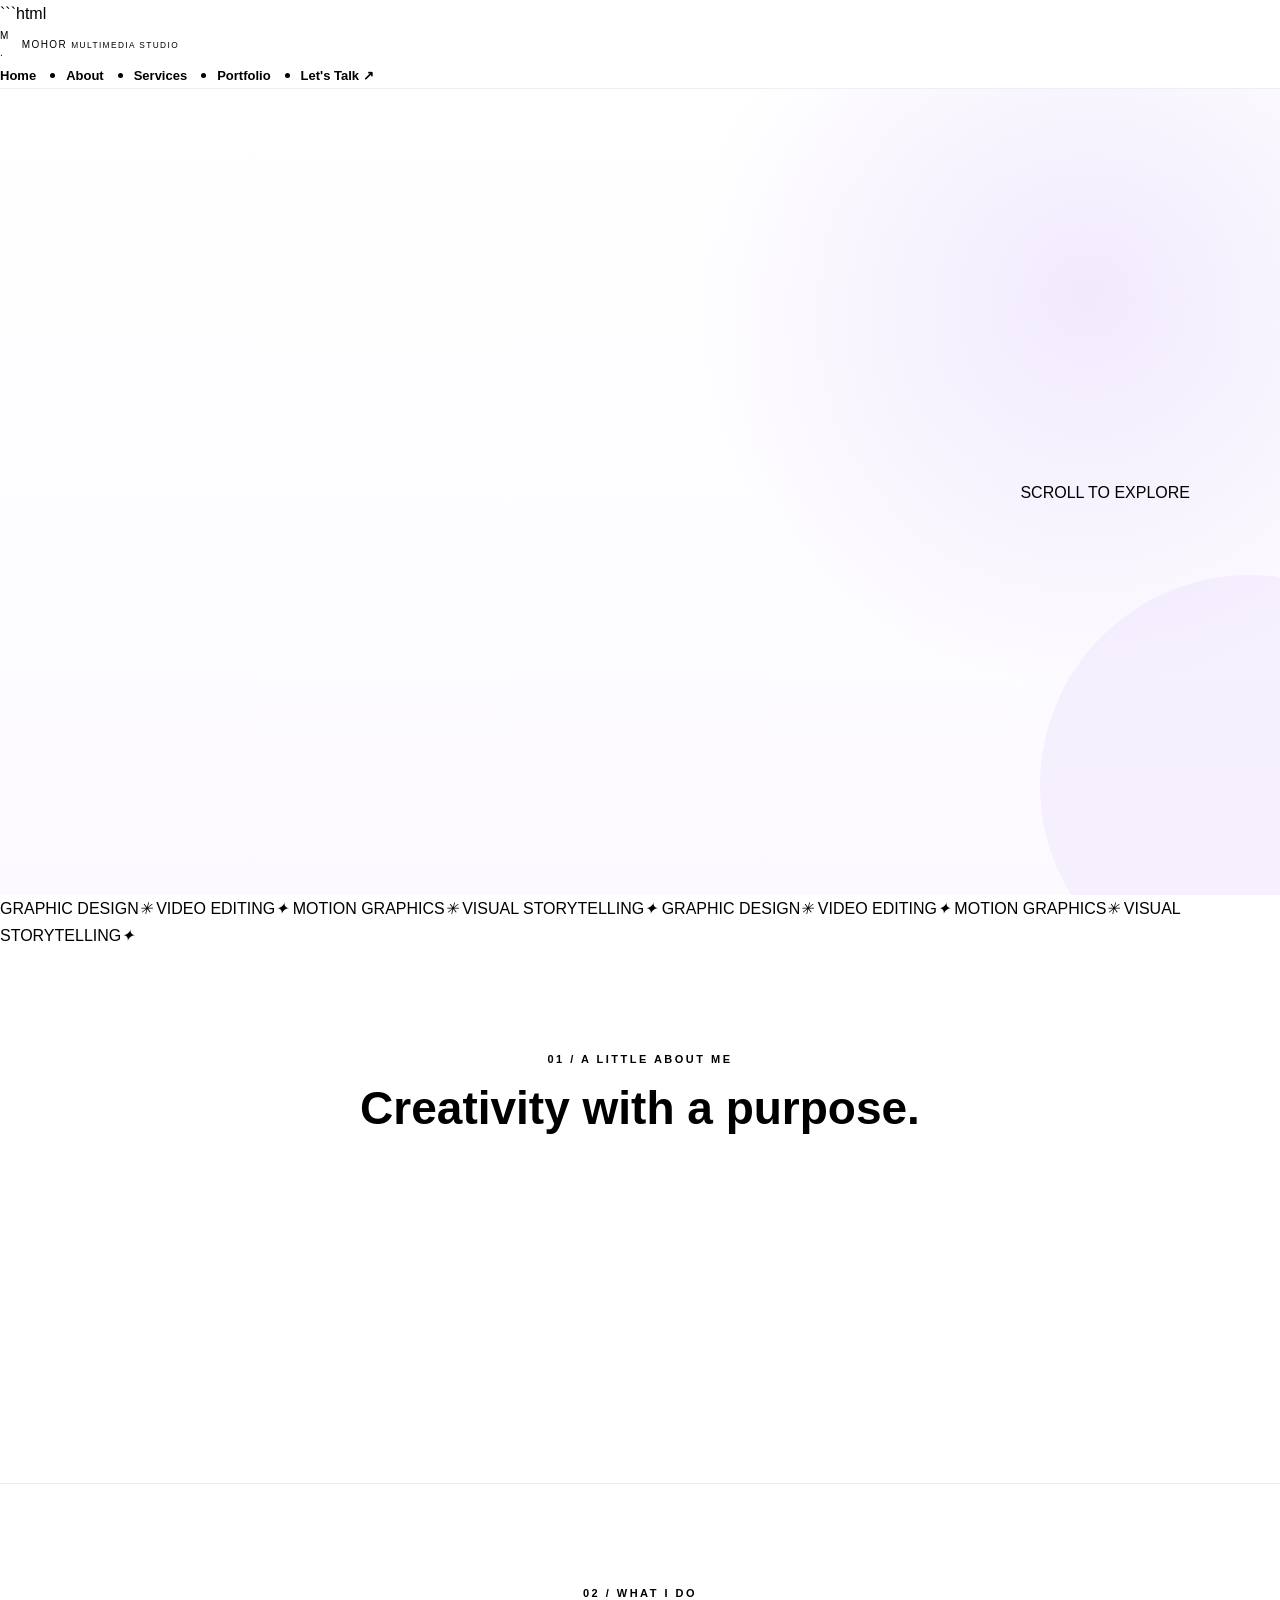
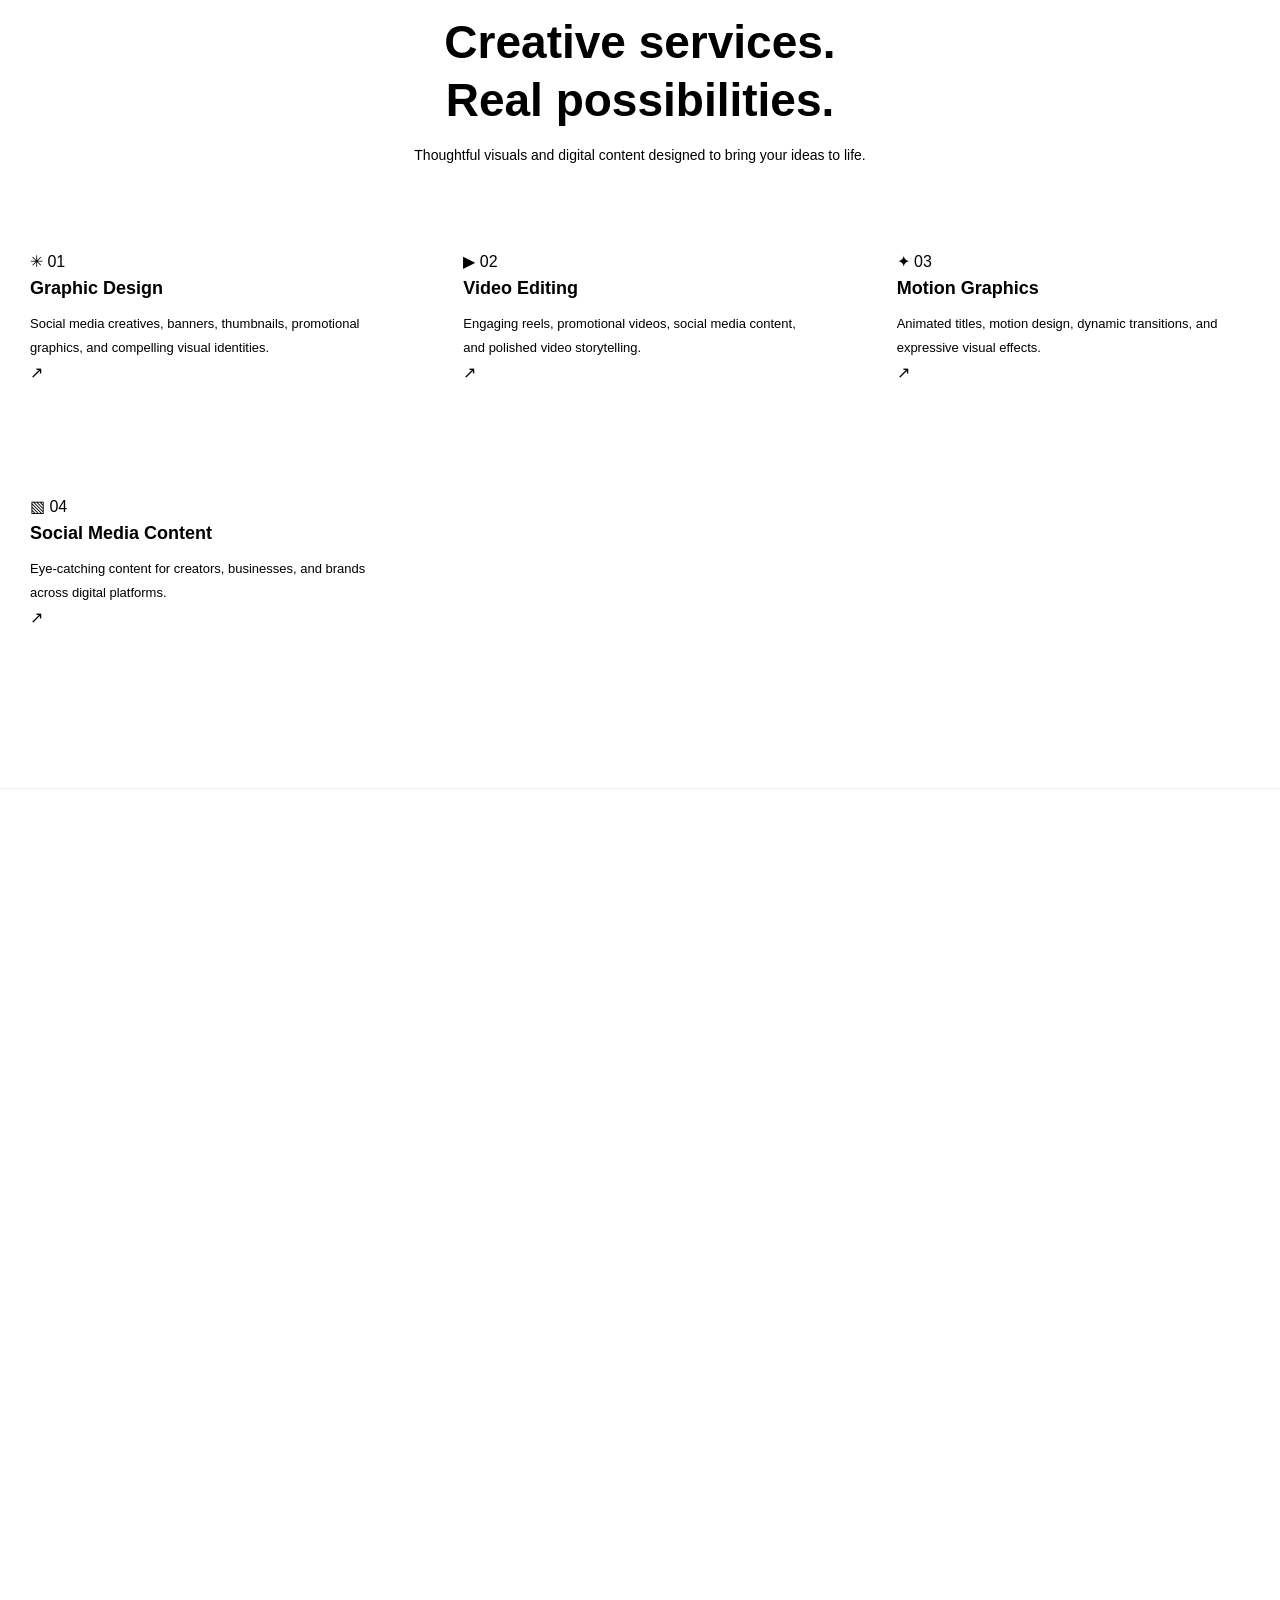
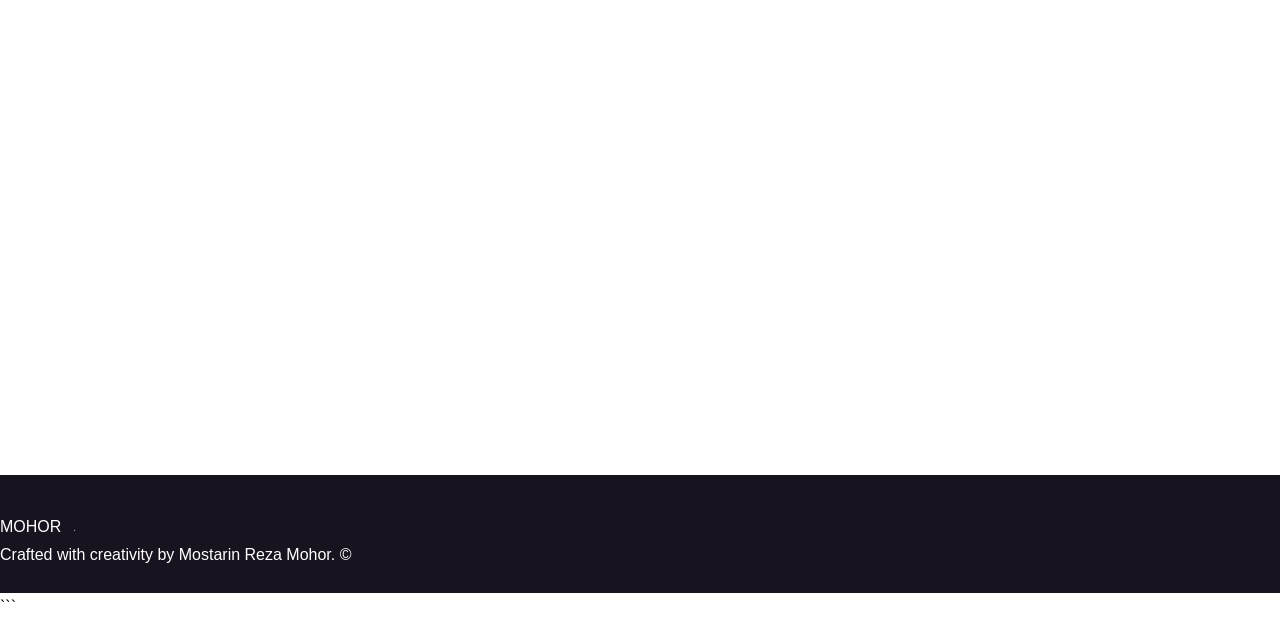
==== index.html @ 689a082d "Update print statement from 'Hello' to 'Goodbye'" ====
```html
<!DOCTYPE html>
<html lang="en">
<head>
    <meta charset="UTF-8">
    <meta name="viewport" content="width=device-width, initial-scale=1.0">

    <title>Mostarin Reza | Mohor Multimedia</title>

    <meta name="description"
          content="Mohor Multimedia Studio — Graphic Design, Video Editing, Motion Graphics and Creative Visual Solutions by Mostarin Reza Mohor.">

    <meta name="author" content="Mostarin Reza Mohor">
    <meta name="theme-color" content="#faf9ff">

    <link rel="preconnect" href="https://fonts.googleapis.com">
    <link rel="preconnect" href="https://fonts.gstatic.com" crossorigin>

    <link href="https://fonts.googleapis.com/css2?family=DM+Sans:wght@400;500;600;700;800&family=Plus+Jakarta+Sans:wght@400;500;600;700;800&display=swap"
          rel="stylesheet">

    <link rel="stylesheet" href="style.css">

    <script src="script.js" defer></script>
</head>

<body>

    <div class="page-progress" id="pageProgress"></div>

    <!-- Animated Background -->
    <div class="background-effects" aria-hidden="true">
        <div class="orb orb-one"></div>
        <div class="orb orb-two"></div>
        <div class="orb orb-three"></div>
        <div class="grid-overlay"></div>
    </div>

    <!-- Navigation -->
    <header class="site-header" id="siteHeader">
        <nav class="navbar container">

            <a href="#home" class="brand" aria-label="Mohor Multimedia home">
                <span class="brand-mark">M<span>.</span></span>

                <span class="brand-name">
                    MOHOR
                    <small>MULTIMEDIA STUDIO</small>
                </span>
            </a>

            <button
                class="menu-toggle"
                id="menuToggle"
                aria-label="Open navigation"
                aria-expanded="false"
                aria-controls="navMenu"
                type="button"
            >
                <span></span>
                <span></span>
                <span></span>
            </button>

            <ul class="nav-menu" id="navMenu">
                <li><a class="nav-link active" href="#home">Home</a></li>
                <li><a class="nav-link" href="#about">About</a></li>
                <li><a class="nav-link" href="#services">Services</a></li>
                <li><a class="nav-link" href="#portfolio">Portfolio</a></li>
                <li>
                    <a class="nav-cta" href="#contact">
                        Let's Talk <span>↗</span>
                    </a>
                </li>
            </ul>

        </nav>
    </header>

    <main>

        <!-- Hero -->
        <section class="hero section" id="home">
            <div class="container hero-layout">

                <div class="hero-copy">
                    <div class="availability reveal">
                        <span class="availability-dot"></span>
                        CREATIVE DESIGN & DIGITAL EXPERIENCES
                    </div>

                    <h1 class="hero-title reveal">
                        Ideas Into
                        <span class="hero-title-line">
                            <span class="gradient-text">Visual Magic.</span>
                            <span class="title-spark" aria-hidden="true">✳</span>
                        </span>
                    </h1>

                    <p class="hero-description reveal">
                        I'm <strong>Mostarin Reza Mohor</strong> — a creative
                        designer and video editor helping brands transform
                        ordinary ideas into extraordinary visual experiences.
                    </p>

                    <div class="hero-actions reveal">
                        <a href="#portfolio" class="button button-primary">
                            Explore My Work
                            <span class="button-arrow">↗</span>
                        </a>

                        <a href="#about" class="button button-ghost">
                            Discover My Story
                            <span>↓</span>
                        </a>
                    </div>

                    <div class="hero-social-proof reveal">
                        <div class="mini-avatars" aria-hidden="true">
                            <span>M</span>
                            <span>✦</span>
                            <span>▶</span>
                        </div>

                        <div>
                            <strong>Design. Edit. Create.</strong>
                            <small>Creative solutions for modern brands.</small>
                        </div>
                    </div>
                </div>

                <!-- Creative Visual -->
                <div class="hero-art reveal">
                    <div class="art-ring ring-one"></div>
                    <div class="art-ring ring-two"></div>

                    <div class="art-orbit orbit-one">
                        <span>✦</span>
                    </div>

                    <div class="art-orbit orbit-two">
                        <span>✳</span>
                    </div>

                    <div class="main-art-card">
                        <div class="art-card-top">
                            <span class="art-card-label">THE CREATIVE SPACE</span>
                            <span class="art-card-dot"></span>
                        </div>

                        <div class="art-monogram">
                            M<span>.</span>
                        </div>

                        <div class="art-card-bottom">
                            <span>CREATIVE THINKING</span>
                            <span>EST. WITH PASSION</span>
                        </div>
                    </div>

                    <div class="floating-chip chip-design">
                        <span class="chip-icon">✳</span>
                        <span>
                            <strong>Graphic Design</strong>
                            <small>Visual storytelling</small>
                        </span>
                    </div>

                    <div class="floating-chip chip-video">
                        <span class="chip-icon">▶</span>
                        <span>
                            <strong>Video Editing</strong>
                            <small>Stories in motion</small>
                        </span>
                    </div>

                    <div class="floating-chip chip-motion">
                        <span class="chip-icon">✦</span>
                        Motion Graphics
                    </div>
                </div>

            </div>

            <a href="#about" class="scroll-indicator">
                <span></span>
                SCROLL TO EXPLORE
            </a>
        </section>

        <!-- Moving Services Strip -->
        <div class="marquee" aria-label="Creative services">
            <div class="marquee-track" aria-hidden="true">
                <span>GRAPHIC DESIGN</span><i>✳</i>
                <span>VIDEO EDITING</span><i>✦</i>
                <span>MOTION GRAPHICS</span><i>✳</i>
                <span>VISUAL STORYTELLING</span><i>✦</i>
                <span>GRAPHIC DESIGN</span><i>✳</i>
                <span>VIDEO EDITING</span><i>✦</i>
                <span>MOTION GRAPHICS</span><i>✳</i>
                <span>VISUAL STORYTELLING</span><i>✦</i>
            </div>
        </div>

        <!-- About -->
        <section class="section about-section" id="about">
            <div class="container">

                <div class="section-heading reveal">
                    <span class="section-kicker">01 / A LITTLE ABOUT ME</span>

                    <h2>
                        Creativity with
                        <span class="gradient-text">a purpose.</span>
                    </h2>
                </div>

                <div class="about-layout">

                    <div class="about-highlight reveal">
                        <span class="highlight-symbol">“</span>

                        <h3>
                            Great visuals don't just look good.
                            <span>They make people feel something.</span>
                        </h3>

                        <div class="highlight-line"></div>

                        <span class="highlight-caption">
                            THE MOHOR CREATIVE PHILOSOPHY
                        </span>
                    </div>

                    <div class="about-copy reveal">
                        <p>
                            I'm Mostarin Reza Mohor, the creator behind
                            Mohor Multimedia Studio. I love turning ideas
                            into thoughtful designs, engaging videos, and
                            compelling digital content.
                        </p>

                        <p>
                            My approach combines creativity, attention to
                            detail, and a focus on what each project needs
                            to communicate.
                        </p>

                        <p>
                            Whether it's a social media design, a YouTube
                            thumbnail, a promotional video, or a motion
                            graphics project, every detail matters.
                        </p>

                        <a href="#contact" class="text-link">
                            Have a project in mind?
                            <span>Let's create it ↗</span>
                        </a>
                    </div>

                </div>
            </div>
        </section>

        <!-- Services -->
        <section class="section services-section" id="services">
            <div class="container">

                <div class="section-heading centered reveal">
                    <span class="section-kicker">02 / WHAT I DO</span>

                    <h2>
                        Creative services.
                        <br>
                        <span class="gradient-text">Real possibilities.</span>
                    </h2>

                    <p>
                        Thoughtful visuals and digital content designed
                        to bring your ideas to life.
                    </p>
                </div>

                <div class="services-grid">

                    <article class="service-card reveal">
                        <div class="service-card-top">
                            <span class="service-icon icon-purple">✳</span>
                            <span class="service-index">01</span>
                        </div>

                        <h3>Graphic Design</h3>

                        <p>
                            Social media creatives, banners, thumbnails,
                            promotional graphics, and compelling visual
                            identities.
                        </p>

                        <a href="#contact" class="service-link"
                           aria-label="Ask about graphic design">↗</a>

                        <div class="service-glow"></div>
                    </article>

                    <article class="service-card reveal">
                        <div class="service-card-top">
                            <span class="service-icon icon-pink">▶</span>
                            <span class="service-index">02</span>
                        </div>

                        <h3>Video Editing</h3>

                        <p>
                            Engaging reels, promotional videos, social
                            media content, and polished video storytelling.
                        </p>

                        <a href="#contact" class="service-link"
                           aria-label="Ask about video editing">↗</a>

                        <div class="service-glow"></div>
                    </article>

                    <article class="service-card reveal">
                        <div class="service-card-top">
                            <span class="service-icon icon-blue">✦</span>
                            <span class="service-index">03</span>
                        </div>

                        <h3>Motion Graphics</h3>

                        <p>
                            Animated titles, motion design, dynamic
                            transitions, and expressive visual effects.
                        </p>

                        <a href="#contact" class="service-link"
                           aria-label="Ask about motion graphics">↗</a>

                        <div class="service-glow"></div>
                    </article>

                    <article class="service-card reveal">
                        <div class="service-card-top">
                            <span class="service-icon icon-orange">▧</span>
                            <span class="service-index">04</span>
                        </div>

                        <h3>Social Media Content</h3>

                        <p>
                            Eye-catching content for creators, businesses,
                            and brands across digital platforms.
                        </p>

                        <a href="#contact" class="service-link"
                           aria-label="Ask about social media content">↗</a>

                        <div class="service-glow"></div>
                    </article>

                </div>
            </div>
        </section>

        <!-- Portfolio -->
        <section class="section portfolio-section" id="portfolio">
            <div class="container">

                <div class="portfolio-heading reveal">
                    <div class="section-heading">
                        <span class="section-kicker">03 / SELECTED WORK</span>

                        <h2>
                            A little gallery of
                            <span class="gradient-text">ideas.</span>
                        </h2>
                    </div>

                    <p>
                        A place for creative experiments, design projects,
                        and visual storytelling.
                    </p>
                </div>

                <div class="portfolio-grid">

                    <article class="portfolio-card portfolio-large reveal">
                        <div class="portfolio-visual visual-one">
                            <span class="project-type">01 — GRAPHIC DESIGN</span>
                            <div class="project-art art-one">
                                <span class="art-shape shape-one"></span>
                                <span class="art-shape shape-two"></span>
                                <span class="art-shape shape-three"></span>
                                <span class="art-typography">MAKE<br>IT<br>MATTER.</span>
                            </div>
                            <span class="project-floating">CREATIVE<br>STUDIO</span>
                        </div>

                        <div class="portfolio-details">
                            <div>
                                <h3>Visual Identity & Design</h3>
                                <p>Bold visuals. Clear communication.</p>
                            </div>
                            <span class="project-arrow">↗</span>
                        </div>
                    </article>

                    <article class="portfolio-card reveal">
                        <div class="portfolio-visual visual-two">
                            <span class="project-type">02 — VIDEO EDITING</span>
                            <div class="video-art">
                                <span class="video-circle">▶</span>
                                <span class="video-caption">TELL YOUR STORY</span>
                                <div class="video-wave">
                                    <i></i><i></i><i></i><i></i><i></i>
                                    <i></i><i></i><i></i><i></i><i></i>
                                    <i></i><i></i><i></i><i></i><i></i>
                                </div>
                            </div>
                        </div>

                        <div class="portfolio-details">
                            <div>
                                <h3>Video & Storytelling</h3>
                                <p>Ideas brought into motion.</p>
                            </div>
                            <span class="project-arrow">↗</span>
                        </div>
                    </article>

                    <article class="portfolio-card reveal">
                        <div class="portfolio-visual visual-three">
                            <span class="project-type">03 — MOTION GRAPHICS</span>
                            <div class="motion-art">
                                <span class="motion-orbit orbit-a"></span>
                                <span class="motion-orbit orbit-b"></span>
                                <span class="motion-center">M</span>
                                <span class="motion-spark spark-a">✦</span>
                                <span class="motion-spark spark-b">✳</span>
                            </div>
                        </div>

                        <div class="portfolio-details">
                            <div>
                                <h3>Motion & Visual Effects</h3>
                                <p>Movement with meaning.</p>
                            </div>
                            <span class="project-arrow">↗</span>
                        </div>
                    </article>

                </div>

                <p class="portfolio-disclaimer reveal">
                    These are illustrative design concepts, not actual client
                    projects. Replace them with your own work when ready.
                </p>

            </div>
        </section>

        <!-- Contact -->
        <section class="section contact-section" id="contact">
            <div class="container">

                <div class="contact-panel reveal">
                    <div class="contact-decoration decoration-one"></div>
                    <div class="contact-decoration decoration-two"></div>

                    <span class="section-kicker">04 / LET'S WORK TOGETHER</span>

                    <h2>
                        Your next idea
                        <br>
                        deserves to be
                        <span class="gradient-text">seen.</span>
                    </h2>

                    <p>
                        Have a project, a creative idea, or a collaboration
                        in mind? Let's talk about making something meaningful.
                    </p>

                    <!-- Replace the placeholder email below -->
                    <a class="button button-primary contact-button"
                       href="mailto:YOUR_EMAIL@example.com">
                        Start a Conversation
                        <span class="button-arrow">↗</span>
                    </a>

                    <small class="email-reminder">
                        Update the placeholder email address in index.html.
                    </small>
                </div>

            </div>
        </section>

    </main>

    <!-- Footer -->
    <footer class="site-footer">
        <div class="container footer-content">

            <a href="#home" class="footer-brand">
                MOHOR<span>.</span>
            </a>

            <p>
                Crafted with creativity by Mostarin Reza Mohor.
                © <span id="currentYear"></span>
            </p>

            <a href="#home" class="back-top" aria-label="Back to top">↑</a>

        </div>
    </footer>

</body>
</html>
```
---- style.css ----
```css
@import url('https://fonts.googleapis.com/css2?family=Inter:wght@400;500;600;700;800&family=Poppins:wght@400;500;600;700;800&display=swap');

/* =========================================
   MOHOR MULTIMEDIA
   Premium White + Purple Creative Theme
========================================= */

:root {
    --purple: #7c3aed;
    --purple-dark: #5b21b6;
    --purple-light: #ede9fe;

    --black: #17131f;
    --text: #4b4653;
    --muted: #77717f;

    --white: #ffffff;
    --light: #faf9fc;
    --border: #e9e4f0;

    --shadow: 0 20px 60px rgba(91, 33, 182, 0.10);
    --shadow-hover: 0 25px 65px rgba(91, 33, 182, 0.16);

    --radius: 22px;
    --gradient: linear-gradient(135deg, #7c3aed, #a855f7);
}

/* =========================================
   RESET
========================================= */

* {
    margin: 0;
    padding: 0;
    box-sizing: border-box;
}

html {
    scroll-behavior: smooth;
    scroll-padding-top: 95px;
}

body {
    font-family: "Inter", sans-serif;
    color: var(--text);
    background: var(--white);
    line-height: 1.7;
    overflow-x: hidden;
}

img {
    max-width: 100%;
    display: block;
}

a {
    color: inherit;
    text-decoration: none;
}

button {
    font: inherit;
}

button,
a {
    -webkit-tap-highlight-color: transparent;
}

::selection {
    color: white;
    background: var(--purple);
}

/* =========================================
   NAVBAR
========================================= */

.navbar {
    position: sticky;
    top: 0;
    left: 0;
    width: 100%;
    z-index: 1000;

    background: rgba(255, 255, 255, 0.90);
    backdrop-filter: blur(18px);
    -webkit-backdrop-filter: blur(18px);

    border-bottom: 1px solid rgba(124, 58, 237, 0.10);
}

.nav-container {
    width: min(1180px, 92%);
    min-height: 78px;
    margin: auto;

    display: flex;
    align-items: center;
    justify-content: space-between;
    gap: 24px;
}

/* Brand */

.brand,
.footer-brand {
    display: flex;
    align-items: center;
    gap: 12px;
}

.brand img,
.footer-brand img {
    width: 46px;
    height: 46px;
    flex-shrink: 0;

    border-radius: 14px;
    object-fit: contain;

    border: 1px solid var(--border);
    background: white;

    box-shadow: 0 8px 25px rgba(124, 58, 237, 0.12);
}

.brand strong,
.footer-brand strong {
    display: block;

    font-family: "Poppins", sans-serif;
    font-size: 15px;
    font-weight: 700;
    line-height: 1.5;

    color: var(--black);
}

.brand span,
.footer-brand span {
    display: block;

    font-size: 10px;
    color: var(--purple);

    letter-spacing: 1.4px;
    text-transform: uppercase;
}

/* Navigation */

#navMenu {
    display: flex;
    align-items: center;
    gap: 30px;
}

#navMenu a {
    position: relative;

    font-size: 13px;
    font-weight: 600;
    color: var(--text);

    transition: color 0.25s ease;
}

#navMenu a::after {
    content: "";

    position: absolute;
    left: 0;
    bottom: -7px;

    width: 0;
    height: 2px;

    border-radius: 5px;
    background: var(--purple);

    transition: width 0.25s ease;
}

#navMenu a:hover {
    color: var(--purple);
}

#navMenu a:hover::after {
    width: 100%;
}

/* Mobile Menu */

.menu-toggle {
    display: none;

    width: 42px;
    height: 42px;

    border: 1px solid var(--border);
    border-radius: 12px;

    background: white;
    color: var(--purple);

    font-size: 23px;
    cursor: pointer;

    transition: background 0.25s ease;
}

.menu-toggle:hover {
    background: var(--purple-light);
}

/* =========================================
   HERO
========================================= */

.hero {
    position: relative;

    min-height: 650px;

    display: flex;
    align-items: center;

    padding: 100px 0;

    overflow: hidden;

    background:
        radial-gradient(
            circle at 85% 25%,
            rgba(124, 58, 237, 0.10),
            transparent 32%
        ),
        linear-gradient(
            180deg,
            #ffffff 0%,
            #fcfaff 100%
        );
}

.hero::before {
    content: "";

    position: absolute;
    width: 420px;
    height: 420px;

    right: -180px;
    bottom: -100px;

    border-radius: 50%;
    background: rgba(124, 58, 237, 0.055);

    pointer-events: none;
}

.hero-container {
    width: min(1180px, 92%);
    margin: auto;

    display: grid;
    grid-template-columns: 1.15fr 0.85fr;
    align-items: center;
    gap: 70px;

    position: relative;
    z-index: 1;
}

/* Hero Text */

.small-title {
    color: var(--purple);

    font-size: 11px;
    font-weight: 800;
    letter-spacing: 2.3px;

    margin-bottom: 20px;
}

.hero h1 {
    font-family: "Poppins", sans-serif;

    font-size: clamp(40px, 5.5vw, 68px);
    line-height: 1.12;

    color: var(--black);
    letter-spacing: -2px;

    margin-bottom: 24px;
}

.hero h1 span {
    display: block;
    color: var(--purple);
}

.hero-text {
    max-width: 620px;

    color: var(--muted);
    font-size: 15px;
    line-height: 1.9;

    margin-bottom: 28px;
}

.hero-text strong {
    color: var(--black);
    font-weight: 700;
}

/* Buttons */

.hero-buttons,
.contact-buttons {
    display: flex;
    flex-wrap: wrap;
    gap: 13px;

    margin-top: 28px;
}

.btn {
    display: inline-flex;
    align-items: center;
    justify-content: center;

    min-height: 48px;
    padding: 0 24px;

    border-radius: 12px;

    font-size: 13px;
    font-weight: 700;

    transition:
        transform 0.25s ease,
        box-shadow 0.25s ease,
        background 0.25s ease;
}

.btn:hover {
    transform: translateY(-3px);
}

.primary-btn {
    color: white;
    background: var(--gradient);

    box-shadow: 0 12px 28px rgba(124, 58, 237, 0.22);
}

.primary-btn:hover {
    background: linear-gradient(135deg, #6d28d9, #9333ea);
    box-shadow: 0 16px 35px rgba(124, 58, 237, 0.30);
}

.secondary-btn {
    color: var(--purple);
    background: white;

    border: 1px solid var(--border);
}

.secondary-btn:hover {
    border-color: var(--purple);
    box-shadow: 0 8px 24px rgba(124, 58, 237, 0.08);
}

/* Social Links */

.social-links {
    display: flex;
    flex-wrap: wrap;
    gap: 22px;

    margin-top: 28px;
}

.social-links a {
    font-size: 12px;
    font-weight: 600;
    color: var(--muted);

    transition:
        color 0.25s ease,
        transform 0.25s ease;
}

.social-links a:hover {
    color: var(--purple);
    transform: translateY(-2px);
}

/* Hero Image */

.hero-image {
    position: relative;

    display: flex;
    justify-content: center;
    align-items: center;

    min-width: 0;
}

.hero-image img {
    position: relative;
    z-index: 2;

    width: min(350px, 80vw);
    aspect-ratio: 1;

    object-fit: contain;

    border-radius: 30px;
    border: 8px solid white;

    background: white;

    box-shadow:
        0 30px 80px rgba(124, 58, 237, 0.16),
        0 0 0 1px rgba(124, 58, 237, 0.08);

    animation: floating 5s ease-in-out infinite;
}

.image-glow {
    position: absolute;

    width: 300px;
    height: 300px;

    border-radius: 50%;
    background: rgba(124, 58, 237, 0.17);

    filter: blur(55px);
    pointer-events: none;

    animation: pulse 4s ease-in-out infinite;
}

/* =========================================
   GENERAL SECTIONS
========================================= */

.section {
    padding: 100px 0;
}

.section-container {
    width: min(1180px, 92%);
    margin: auto;
}

.section-heading {
    max-width: 720px;
    margin: 0 auto 50px;
    text-align: center;
}

.section-heading > span,
.contact-content > span {
    display: inline-block;

    color: var(--purple);

    font-size: 11px;
    font-weight: 800;
    letter-spacing: 2.5px;
}

.section-heading h2 {
    margin-top: 12px;

    font-family: "Poppins", sans-serif;
    font-size: clamp(30px, 4vw, 46px);
    line-height: 1.25;

    color: var(--black);
}

.section-heading h2 strong {
    color: var(--purple);
}

.section-heading > p {
    margin-top: 15px;
    color: var(--muted);
    font-size: 14px;
}

/* =========================================
   ABOUT
========================================= */

.about-grid {
    display: grid;
    grid-template-columns: 1.2fr 0.8fr;
    align-items: center;
    gap: 55px;
}

.about-text p {
    margin-bottom: 18px;

    color: var(--text);
    font-size: 14px;
    line-height: 1.95;
}

.about-text p:last-child {
    margin-bottom: 0;
}

.about-text strong {
    color: var(--purple);
}

.about-card {
    padding: 35px;

    border-radius: var(--radius);

    background: linear-gradient(
        145deg,
        #ffffff,
        #faf7ff
    );

    border: 1px solid var(--border);
    box-shadow: var(--shadow);

    transition:
        transform 0.3s ease,
        box-shadow 0.3s ease;
}

.about-card:hover {
    transform: translateY(-5px);
    box-shadow: var(--shadow-hover);
}

.about-card-icon {
    width: 54px;
    height: 54px;

    display: grid;
    place-items: center;

    margin-bottom: 22px;

    border-radius: 16px;

    color: white;
    font-size: 25px;

    background: var(--gradient);
}

.about-card h3 {
    font-family: "Poppins", sans-serif;
    color: var(--black);

    font-size: 20px;
    line-height: 1.5;

    margin-bottom: 10px;
}

.about-card p {
    color: var(--muted);
    font-size: 13px;
}

/* =========================================
   SERVICES
========================================= */

.services-section {
    background: var(--light);
    border-block: 1px solid #f0ebf7;
}

.services-grid {
    display: grid;
    grid-template-columns: repeat(3, minmax(0, 1fr));
    gap: 20px;
}

.service-card {
    position: relative;

    padding: 30px;
    min-height: 225px;

    background: white;
    border: 1px solid var(--border);
    border-radius: var(--radius);

    overflow: hidden;

    transition:
        transform 0.3s ease,
        border-color 0.3s ease,
        box-shadow 0.3s ease;
}

.service-card::before {
    content: "";

    position: absolute;
    left: 0;
    top: 0;

    width: 0;
    height: 4px;

    background: var(--gradient);

    transition: width 0.35s ease;
}

.service-card:hover {
    transform: translateY(-7px);

    border-color: rgba(124, 58, 237, 0.25);
    box-shadow: var(--shadow);
}

.service-card:hover::before {
    width: 100%;
}

.service-number {
    color: var(--purple);

    font-size: 11px;
    font-weight: 800;
    letter-spacing: 1.5px;

    margin-bottom: 25px;
}

.service-card h3 {
    font-family: "Poppins", sans-serif;
    color: var(--black);

    font-size: 18px;
    line-height: 1.5;

    margin-bottom: 10px;
}

.service-card p {
    color: var(--muted);
    font-size: 13px;
    line-height: 1.8;
}

/* =========================================
   TOOLS
========================================= */

.tools-grid {
    display: grid;
    grid-template-columns: repeat(5, minmax(0, 1fr));
    gap: 17px;
}

.tool-card {
    min-width: 0;
    padding: 27px 15px;

    text-align: center;

    border: 1px solid var(--border);
    border-radius: 18px;

    background: white;

    transition:
        transform 0.3s ease,
        background 0.3s ease,
        border-color 0.3s ease,
        box-shadow 0.3s ease;
}

.tool-card:hover {
    transform: translateY(-6px);

    background: #fcfaff;
    border-color: rgba(124, 58, 237, 0.25);

    box-shadow: var(--shadow);
}

.tool-icon {
    width: 56px;
    height: 56px;

    display: grid;
    place-items: center;

    margin: 0 auto 17px;

    border-radius: 15px;

    background: var(--purple-light);
    color: var(--purple);

    font-family: "Poppins", sans-serif;
    font-weight: 800;
    font-size: 17px;
}

.tool-card h3 {
    font-family: "Poppins", sans-serif;
    color: var(--black);

    font-size: 14px;
    line-height: 1.5;

    margin-bottom: 7px;
}

.tool-card p {
    color: var(--muted);
    font-size: 11px;
    line-height: 1.7;
}

/* =========================================
   CONTACT
========================================= */

.contact-section {
    background: var(--light);
}

.contact-box {
    display: grid;
    grid-template-columns: 1.2fr 0.8fr;
    align-items: center;
    gap: 55px;

    padding: 55px;

    border-radius: 28px;
    background: white;

    border: 1px solid var(--border);
    box-shadow: var(--shadow);
}

.contact-content h2 {
    margin-top: 13px;

    font-family: "Poppins", sans-serif;
    font-size: clamp(29px, 3.8vw, 43px);
    line-height: 1.3;

    color: var(--black);
}

.contact-content h2 strong {
    display: block;
    color: var(--purple);
}

.contact-content > p {
    margin-top: 17px;

    color: var(--muted);
    font-size: 14px;
}

.contact-info {
    display: flex;
    flex-direction: column;
    justify-content: center;
    gap: 22px;
}

.contact-item {
    padding-bottom: 17px;
    border-bottom: 1px solid var(--border);
}

.contact-item:last-child {
    padding-bottom: 0;
    border-bottom: 0;
}

.contact-item span {
    display: block;

    color: var(--muted);
    font-size: 10px;

    text-transform: uppercase;
    letter-spacing: 1.2px;

    margin-bottom: 5px;
}

.contact-item a {
    color: var(--black);

    font-size: 13px;
    font-weight: 600;

    overflow-wrap: anywhere;

    transition: color 0.25s ease;
}

.contact-item a:hover {
    color: var(--purple);
}

/* =========================================
   FOOTER
========================================= */

footer {
    padding: 38px 0 25px;

    background: #17131f;
    color: white;
}

.footer-container {
    width: min(1180px, 92%);
    margin: auto;

    display: grid;
    grid-template-columns: 1fr 1.5fr;
    align-items: center;
    gap: 25px;
}

.footer-brand {
    margin-bottom: 0;
}

.footer-brand img {
    border-color: rgba(255, 255, 255, 0.15);
    background: white;
}

.footer-brand strong {
    color: white;
}

.footer-brand span {
    color: #b8a8d5;
}

.footer-social {
    display: flex;
    justify-content: flex-end;
    flex-wrap: wrap;
    gap: 19px;
}

.footer-social a {
    color: #bdb6c7;
    font-size: 12px;

    transition: color 0.25s ease;
}

.footer-social a:hover {
    color: #c4b5fd;
}

.copyright {
    grid-column: 1 / -1;

    padding-top: 20px;
    border-top: 1px solid rgba(255, 255, 255, 0.10);

    color: #968da2;
    font-size: 11px;
    text-align: center;
}

/* =========================================
   BACK TO TOP
   Supports .visible and legacy .show
========================================= */

.back-top {
    position: fixed;
    right: 23px;
    bottom: 23px;

    z-index: 900;

    display: grid;
    place-items: center;

    width: 45px;
    height: 45px;

    border: 0;
    border-radius: 14px;

    background: var(--purple);
    color: white;

    font-size: 21px;
    cursor: pointer;

    opacity: 0;
    visibility: hidden;
    pointer-events: none;

    transform: translateY(12px);

    box-shadow: 0 8px 25px rgba(124, 58, 237, 0.25);

    transition:
        opacity 0.25s ease,
        visibility 0.25s ease,
        transform 0.25s ease,
        background 0.25s ease;
}

.back-top.visible,
.back-top.show {
    opacity: 1;
    visibility: visible;
    pointer-events: auto;
    transform: translateY(0);
}

.back-top:hover {
    background: var(--purple-dark);
    transform: translateY(-4px);
}

/* =========================================
   OPTIONAL REVEAL ANIMATION
========================================= */

.reveal {
    opacity: 0;
    transform: translateY(25px);

    transition:
        opacity 0.7s ease,
        transform 0.7s ease;
}

.reveal.active {
    opacity: 1;
    transform: translateY(0);
}

/* =========================================
   KEYFRAMES
========================================= */

@keyframes floating {
    0%,
    100% {
        transform: translateY(0);
    }

    50% {
        transform: translateY(-10px);
    }
}

@keyframes pulse {
    0%,
    100% {
        transform: scale(1);
        opacity: 0.7;
    }

    50% {
        transform: scale(1.12);
        opacity: 1;
    }
}

/* =========================================
   RESPONSIVE: TABLET
========================================= */

@media (max-width: 1000px) {
    .hero-container {
        gap: 35px;
    }

    .hero h1 {
        font-size: clamp(38px, 5.5vw, 58px);
    }

    .about-grid {
        gap: 30px;
    }

    .tools-grid {
        grid-template-columns: repeat(3, minmax(0, 1fr));
    }

    .contact-box {
        gap: 35px;
        padding: 40px;
    }
}

/* =========================================
   RESPONSIVE: MOBILE MENU
========================================= */

@media (max-width: 760px) {
    .nav-container {
        min-height: 70px;
    }

    .menu-toggle {
        display: grid;
        place-items: center;
        flex-shrink: 0;
    }

    #navMenu {
        position: absolute;

        top: 70px;
        left: 4%;

        width: 92%;
        padding: 18px;

        display: none;
        flex-direction: column;
        align-items: stretch;
        gap: 0;

        background: white;

        border: 1px solid var(--border);
        border-radius: 16px;

        box-shadow: var(--shadow);
    }

    #navMenu.open {
        display: flex;
    }

    #navMenu a {
        width: 100%;
        padding: 12px 5px;
    }

    #navMenu a::after {
        display: none;
    }

    .hero {
        min-height: auto;
        padding: 65px 0 75px;
    }

    .hero-container {
        grid-template-columns: 1fr;
        gap: 35px;
        text-align: center;
    }

    .hero-content {
        order: 2;
    }

    .hero-image {
        order: 1;
    }

    .hero-image img {
        width: min(270px, 75vw);
    }

    .hero-text {
        margin-left: auto;
        margin-right: auto;
    }

    .hero-buttons,
    .social-links {
        justify-content: center;
    }

    .hero h1 {
        letter-spacing: -1px;
    }

    .section {
        padding: 75px 0;
    }

    .about-grid {
        grid-template-columns: 1fr;
        gap: 28px;
    }

    .services-grid {
        grid-template-columns: repeat(2, minmax(0, 1fr));
    }

    .tools-grid {
        grid-template-columns: repeat(2, minmax(0, 1fr));
    }

    .contact-box {
        grid-template-columns: 1fr;
        padding: 30px 24px;
        gap: 35px;
    }

    .footer-container {
        grid-template-columns: 1fr;
        justify-items: center;
        text-align: center;
    }

    .footer-social {
        justify-content: center;
    }

    .copyright {
        grid-column: auto;
        width: 100%;
    }
}

/* =========================================
   RESPONSIVE: SMALL MOBILE
========================================= */

@media (max-width: 480px) {
    .nav-container {
        width: 90%;
    }

    .brand {
        gap: 9px;
    }

    .brand img,
    .footer-brand img {
        width: 40px;
        height: 40px;
    }

    .brand strong {
        font-size: 13px;
    }

    .brand span {
        font-size: 9px;
        letter-spacing: 1px;
    }

    .hero h1 {
        font-size: clamp(34px, 9vw, 43px);
    }

    .hero-text {
        font-size: 14px;
    }

    .hero-buttons {
        flex-direction: column;
    }

    .hero-buttons .btn,
    .contact-buttons .btn {
        width: 100%;
    }

    .services-grid,
    .tools-grid {
        grid-template-columns: 1fr;
    }

    .service-card {
        min-height: auto;
        padding: 26px;
    }

    .service-number {
        margin-bottom: 17px;
    }

    .about-card {
        padding: 27px;
    }

    .section-heading {
        margin-bottom: 35px;
    }

    .contact-box {
        padding: 27px 20px;
        border-radius: 20px;
    }

    .contact-content h2 {
        font-size: 29px;
    }

    .footer-social {
        gap: 12px 17px;
    }

    .back-top {
        right: 15px;
        bottom: 15px;
    }
}

/* =========================================
   ACCESSIBILITY
========================================= */

a:focus-visible,
button:focus-visible {
    outline: 3px solid #a78bfa;
    outline-offset: 4px;
}

@media (prefers-reduced-motion: reduce) {
    html {
        scroll-behavior: auto;
    }

    *,
    *::before,
    *::after {
        animation-duration: 0.01ms !important;
        animation-iteration-count: 1 !important;
        transition-duration: 0.01ms !important;
        scroll-behavior: auto !important;
    }
}
```
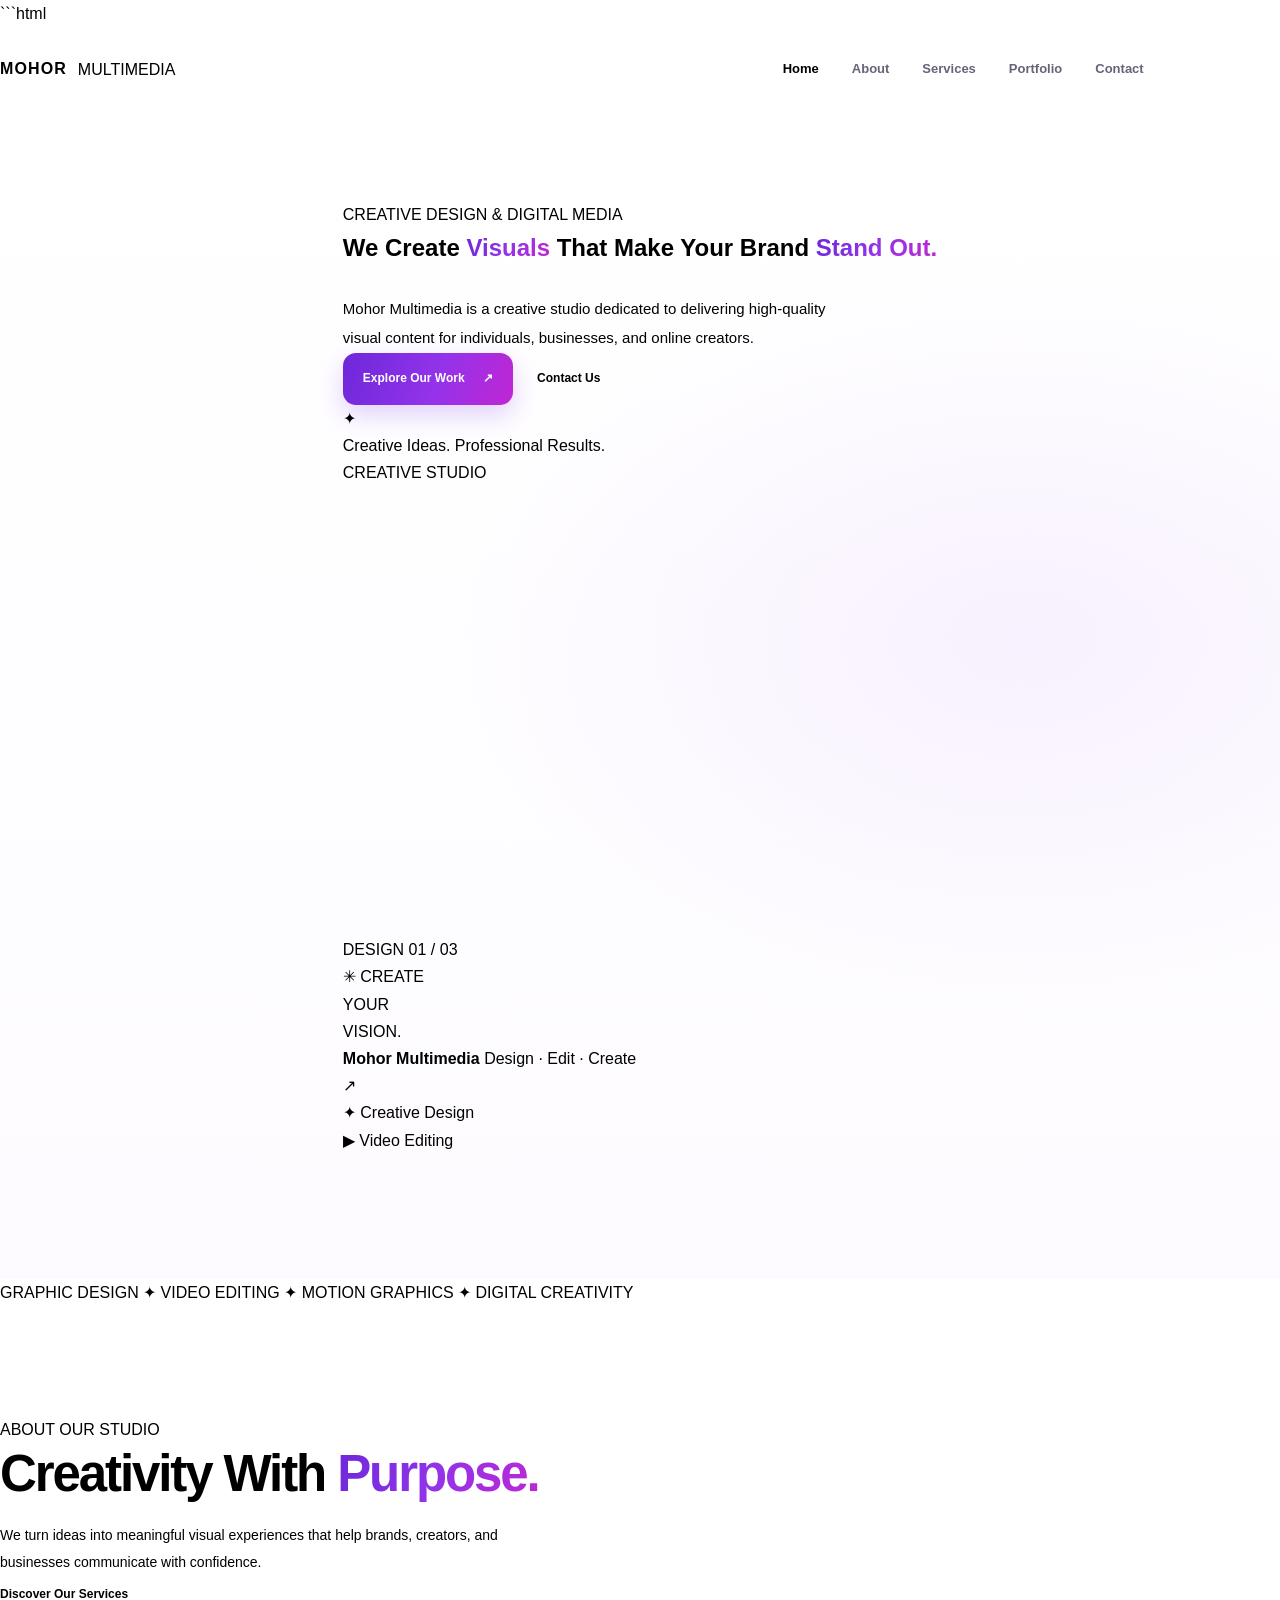
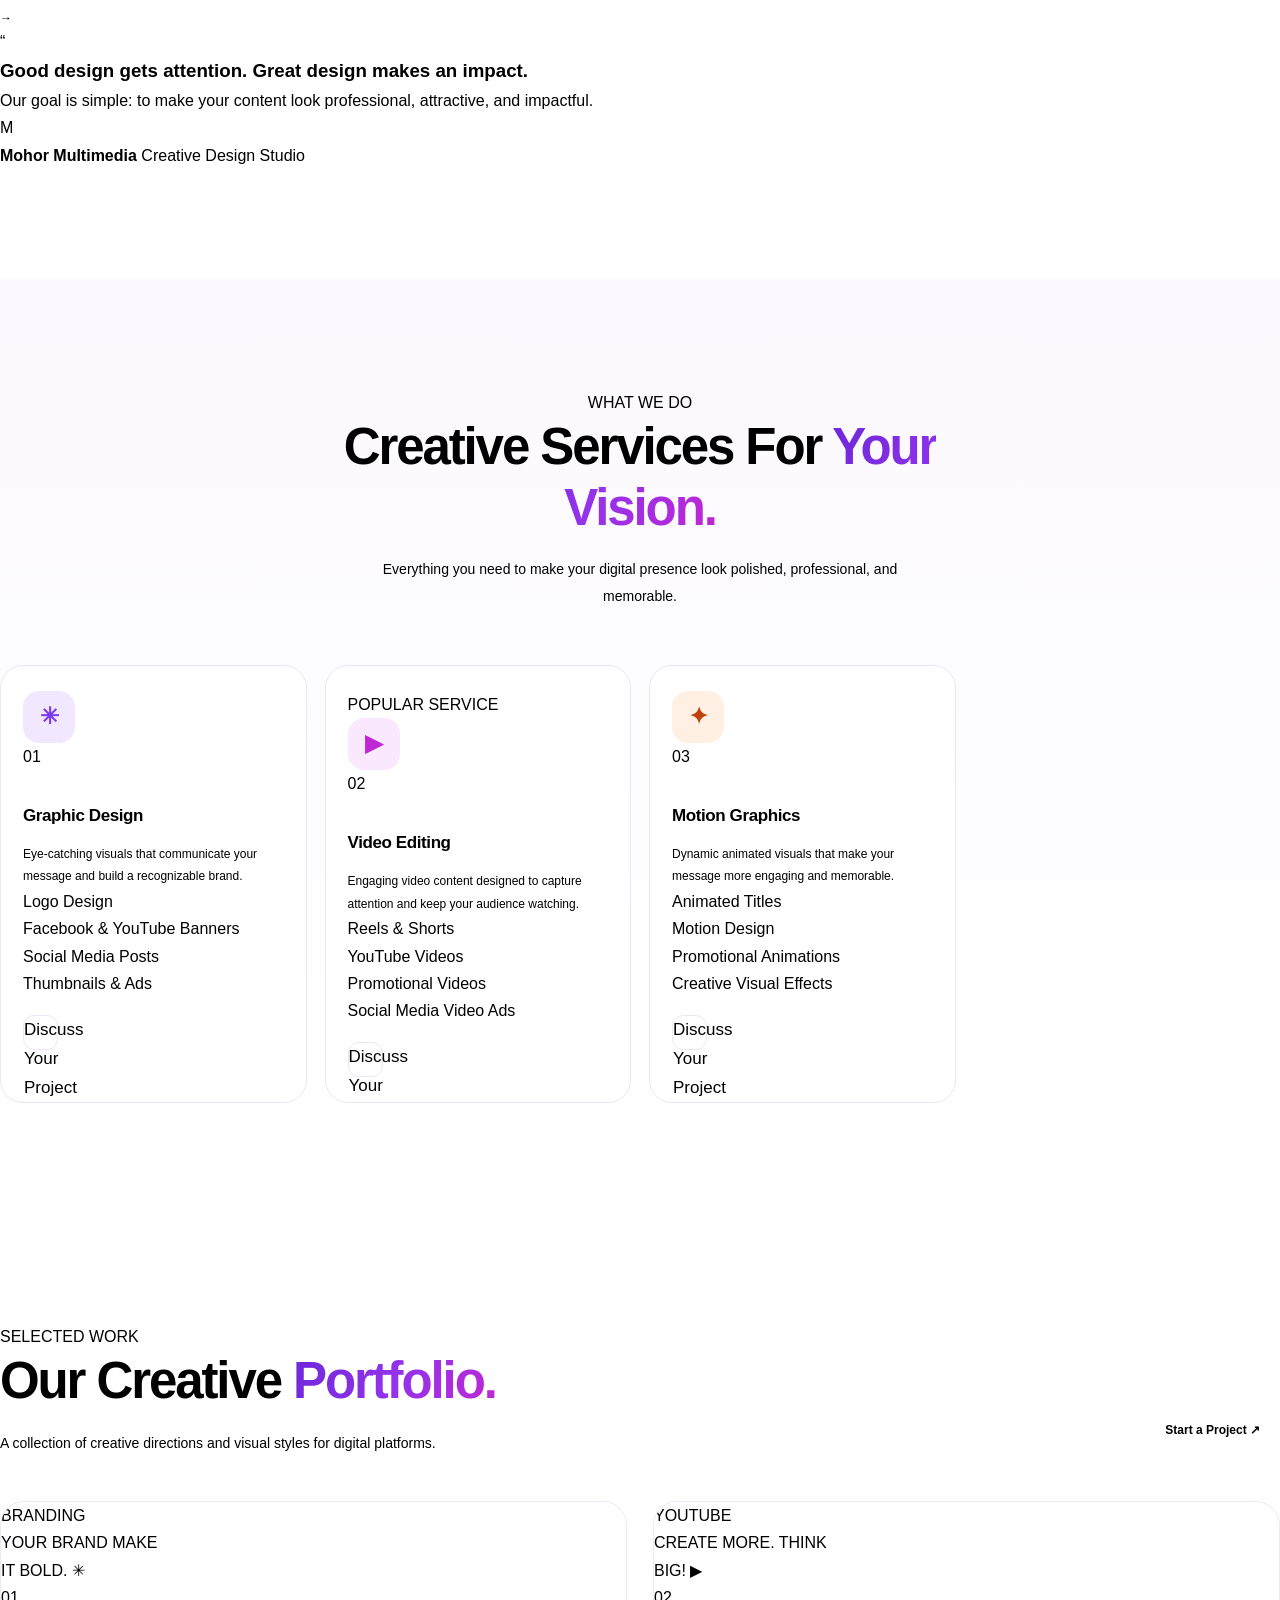
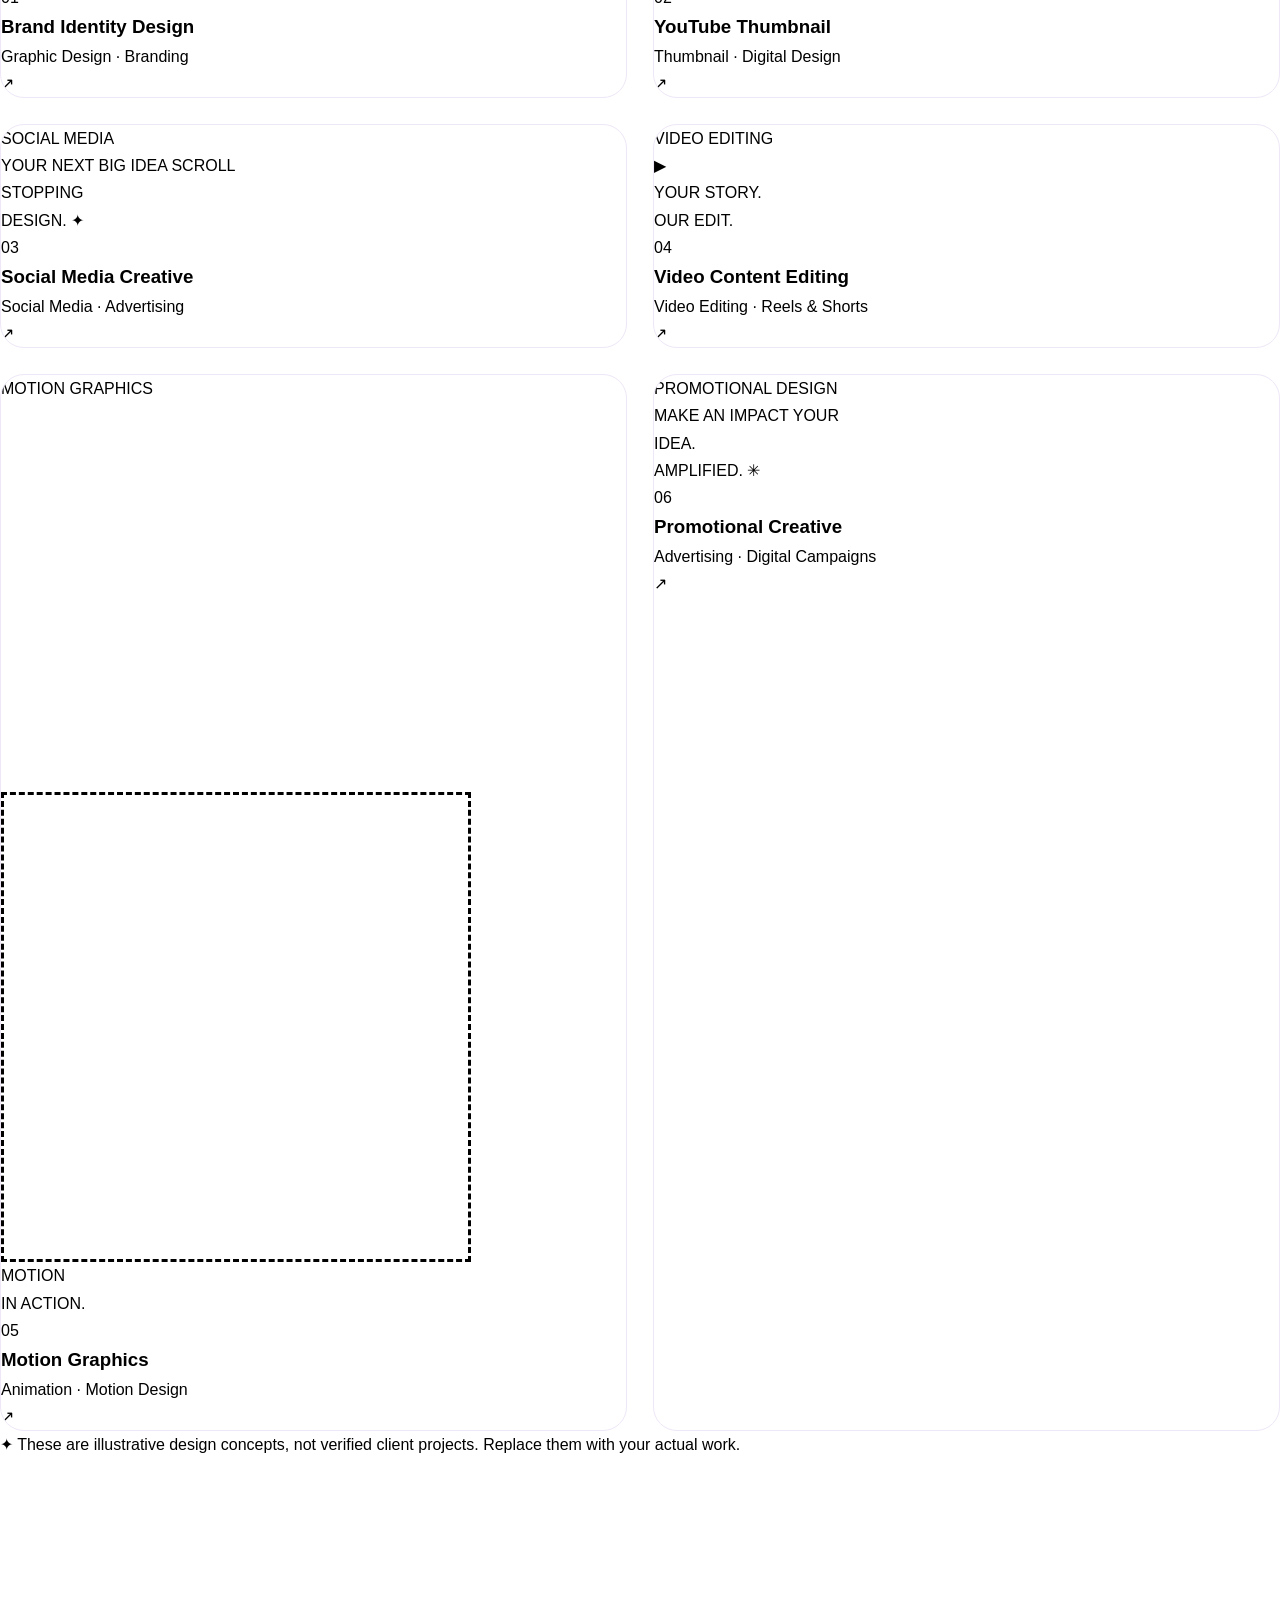
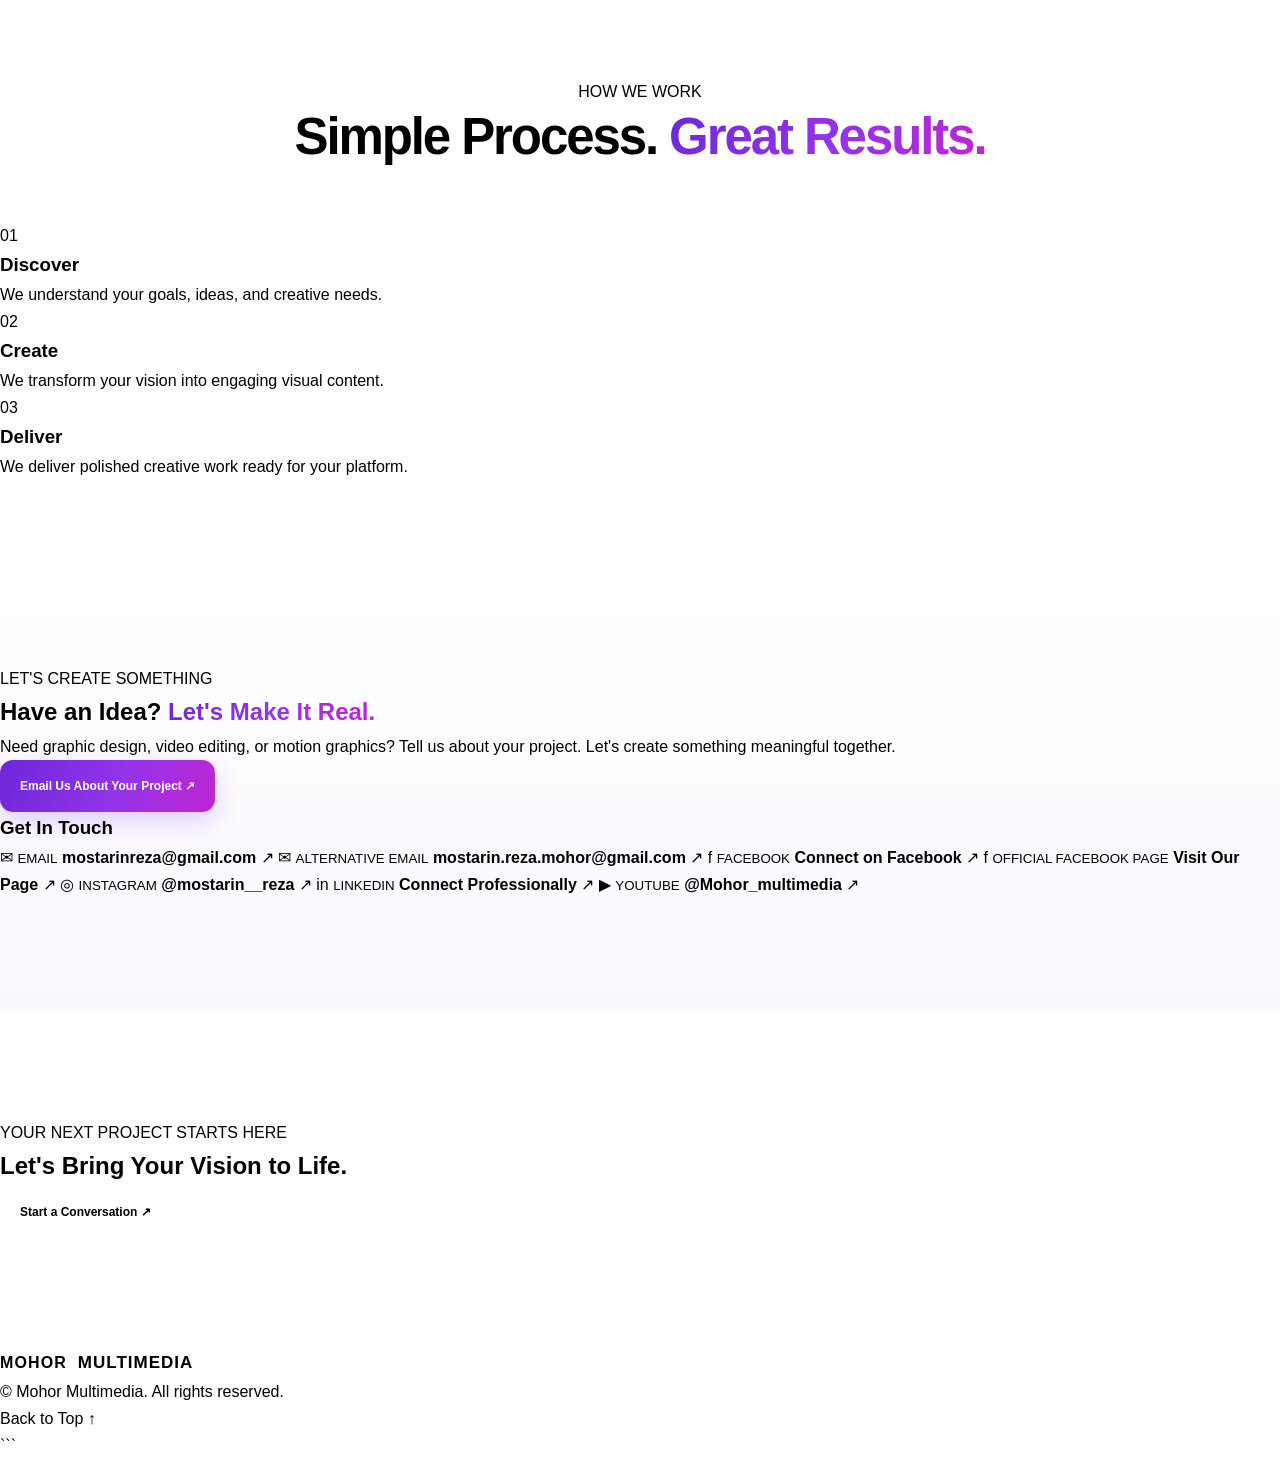
==== commit 3515de2e: "Update index.html" ====
--- a/index.html
+++ b/index.html
@@ -5,61 +5,49 @@
     <meta charset="UTF-8">
     <meta name="viewport" content="width=device-width, initial-scale=1.0">
 
-    <title>Mostarin Reza | Mohor Multimedia</title>
+    <meta name="theme-color" content="#ffffff">
+    <meta name="author" content="Mostarin Reza Mohor">
 
     <meta name="description"
-          content="Mohor Multimedia Studio — Graphic Design, Video Editing, Motion Graphics and Creative Visual Solutions by Mostarin Reza Mohor.">
-
-    <meta name="author" content="Mostarin Reza Mohor">
-    <meta name="theme-color" content="#faf9ff">
+        content="Mohor Multimedia is a creative studio specializing in graphic design, video editing, motion graphics, social media content, and promotional videos.">
+
+    <title>Mohor Multimedia | Creative Design Studio</title>
+
+    <link rel="stylesheet" href="style.css">
 
     <link rel="preconnect" href="https://fonts.googleapis.com">
     <link rel="preconnect" href="https://fonts.gstatic.com" crossorigin>
 
-    <link href="https://fonts.googleapis.com/css2?family=DM+Sans:wght@400;500;600;700;800&family=Plus+Jakarta+Sans:wght@400;500;600;700;800&display=swap"
-          rel="stylesheet">
-
-    <link rel="stylesheet" href="style.css">
+    <link href="https://fonts.googleapis.com/css2?family=Inter:wght@400;500;600;700;800&family=Poppins:wght@400;500;600;700;800&display=swap"
+        rel="stylesheet">
 
     <script src="script.js" defer></script>
 </head>
 
 <body>
 
-    <div class="page-progress" id="pageProgress"></div>
-
-    <!-- Animated Background -->
-    <div class="background-effects" aria-hidden="true">
-        <div class="orb orb-one"></div>
-        <div class="orb orb-two"></div>
-        <div class="orb orb-three"></div>
-        <div class="grid-overlay"></div>
-    </div>
-
-    <!-- Navigation -->
-    <header class="site-header" id="siteHeader">
-        <nav class="navbar container">
-
-            <a href="#home" class="brand" aria-label="Mohor Multimedia home">
-                <span class="brand-mark">M<span>.</span></span>
-
-                <span class="brand-name">
-                    MOHOR
-                    <small>MULTIMEDIA STUDIO</small>
-                </span>
+    <!-- HEADER: NO LOGO -->
+
+    <header class="header">
+        <nav class="navbar container" aria-label="Main navigation">
+
+            <a href="#home" class="brand">
+                <span class="brand-name">MOHOR</span>
+                <span class="brand-subtitle">MULTIMEDIA</span>
             </a>
 
             <button
                 class="menu-toggle"
                 id="menuToggle"
-                aria-label="Open navigation"
+                type="button"
+                aria-label="Open navigation menu"
                 aria-expanded="false"
-                aria-controls="navMenu"
-                type="button"
-            >
+                aria-controls="navMenu">
+
                 <span></span>
                 <span></span>
                 <span></span>
+
             </button>
 
             <ul class="nav-menu" id="navMenu">
@@ -67,455 +55,771 @@
                 <li><a class="nav-link" href="#about">About</a></li>
                 <li><a class="nav-link" href="#services">Services</a></li>
                 <li><a class="nav-link" href="#portfolio">Portfolio</a></li>
+                <li><a class="nav-link" href="#contact">Contact</a></li>
                 <li>
-                    <a class="nav-cta" href="#contact">
-                        Let's Talk <span>↗</span>
-                    </a>
+                    <a href="#contact" class="nav-cta">Let's Talk ↗</a>
                 </li>
             </ul>
 
         </nav>
     </header>
 
+
     <main>
 
-        <!-- Hero -->
+        <!-- HERO SECTION -->
+
         <section class="hero section" id="home">
-            <div class="container hero-layout">
-
-                <div class="hero-copy">
-                    <div class="availability reveal">
-                        <span class="availability-dot"></span>
-                        CREATIVE DESIGN & DIGITAL EXPERIENCES
-                    </div>
-
-                    <h1 class="hero-title reveal">
-                        Ideas Into
-                        <span class="hero-title-line">
-                            <span class="gradient-text">Visual Magic.</span>
-                            <span class="title-spark" aria-hidden="true">✳</span>
-                        </span>
+
+            <div class="container hero-grid">
+
+                <div class="hero-content">
+
+                    <span class="eyebrow">
+                        <span class="status-dot"></span>
+                        CREATIVE DESIGN & DIGITAL MEDIA
+                    </span>
+
+                    <h1>
+                        We Create
+                        <span class="gradient-text">Visuals</span>
+                        That Make Your Brand
+                        <span class="gradient-text">Stand Out.</span>
                     </h1>
 
-                    <p class="hero-description reveal">
-                        I'm <strong>Mostarin Reza Mohor</strong> — a creative
-                        designer and video editor helping brands transform
-                        ordinary ideas into extraordinary visual experiences.
+                    <p class="hero-description">
+                        Mohor Multimedia is a creative studio dedicated
+                        to delivering high-quality visual content for
+                        individuals, businesses, and online creators.
                     </p>
 
-                    <div class="hero-actions reveal">
+                    <div class="hero-buttons">
                         <a href="#portfolio" class="button button-primary">
-                            Explore My Work
-                            <span class="button-arrow">↗</span>
-                        </a>
-
-                        <a href="#about" class="button button-ghost">
-                            Discover My Story
-                            <span>↓</span>
-                        </a>
-                    </div>
-
-                    <div class="hero-social-proof reveal">
-                        <div class="mini-avatars" aria-hidden="true">
-                            <span>M</span>
-                            <span>✦</span>
-                            <span>▶</span>
-                        </div>
-
-                        <div>
-                            <strong>Design. Edit. Create.</strong>
-                            <small>Creative solutions for modern brands.</small>
-                        </div>
-                    </div>
-                </div>
-
-                <!-- Creative Visual -->
-                <div class="hero-art reveal">
-                    <div class="art-ring ring-one"></div>
-                    <div class="art-ring ring-two"></div>
-
-                    <div class="art-orbit orbit-one">
+                            Explore Our Work <span>↗</span>
+                        </a>
+
+                        <a href="#contact" class="button button-outline">
+                            Contact Us
+                        </a>
+                    </div>
+
+                    <div class="hero-trust">
+                        <span class="trust-icon">✦</span>
+                        <p>Creative Ideas. Professional Results.</p>
+                    </div>
+
+                </div>
+
+
+                <!-- CSS-BASED VISUAL: NO LOGO OR IMAGE REQUIRED -->
+
+                <div class="hero-visual">
+
+                    <div class="visual-glow"></div>
+
+                    <div class="creative-card card-back">
+                        <div class="mini-label">CREATIVE STUDIO</div>
+                        <div class="abstract-shape shape-one"></div>
+                        <div class="abstract-shape shape-two"></div>
+                    </div>
+
+                    <div class="creative-card card-main">
+
+                        <div class="visual-top">
+                            <span class="visual-tag">DESIGN</span>
+                            <span class="visual-number">01 / 03</span>
+                        </div>
+
+                        <div class="visual-art">
+                            <div class="art-circle"></div>
+                            <div class="art-square"></div>
+                            <div class="art-line"></div>
+                            <span class="art-star">✳</span>
+                            <span class="art-text">CREATE<br>YOUR<br>VISION.</span>
+                        </div>
+
+                        <div class="visual-bottom">
+                            <div>
+                                <strong>Mohor Multimedia</strong>
+                                <span>Design · Edit · Create</span>
+                            </div>
+                            <span class="round-arrow">↗</span>
+                        </div>
+
+                    </div>
+
+                    <div class="floating-badge badge-top">
                         <span>✦</span>
-                    </div>
-
-                    <div class="art-orbit orbit-two">
-                        <span>✳</span>
-                    </div>
-
-                    <div class="main-art-card">
-                        <div class="art-card-top">
-                            <span class="art-card-label">THE CREATIVE SPACE</span>
-                            <span class="art-card-dot"></span>
-                        </div>
-
-                        <div class="art-monogram">
-                            M<span>.</span>
-                        </div>
-
-                        <div class="art-card-bottom">
-                            <span>CREATIVE THINKING</span>
-                            <span>EST. WITH PASSION</span>
-                        </div>
-                    </div>
-
-                    <div class="floating-chip chip-design">
-                        <span class="chip-icon">✳</span>
-                        <span>
-                            <strong>Graphic Design</strong>
-                            <small>Visual storytelling</small>
-                        </span>
-                    </div>
-
-                    <div class="floating-chip chip-video">
-                        <span class="chip-icon">▶</span>
-                        <span>
-                            <strong>Video Editing</strong>
-                            <small>Stories in motion</small>
-                        </span>
-                    </div>
-
-                    <div class="floating-chip chip-motion">
-                        <span class="chip-icon">✦</span>
-                        Motion Graphics
-                    </div>
+                        Creative Design
+                    </div>
+
+                    <div class="floating-badge badge-bottom">
+                        <span>▶</span>
+                        Video Editing
+                    </div>
+
                 </div>
 
             </div>
 
-            <a href="#about" class="scroll-indicator">
-                <span></span>
-                SCROLL TO EXPLORE
-            </a>
         </section>
 
-        <!-- Moving Services Strip -->
-        <div class="marquee" aria-label="Creative services">
-            <div class="marquee-track" aria-hidden="true">
-                <span>GRAPHIC DESIGN</span><i>✳</i>
-                <span>VIDEO EDITING</span><i>✦</i>
-                <span>MOTION GRAPHICS</span><i>✳</i>
-                <span>VISUAL STORYTELLING</span><i>✦</i>
-                <span>GRAPHIC DESIGN</span><i>✳</i>
-                <span>VIDEO EDITING</span><i>✦</i>
-                <span>MOTION GRAPHICS</span><i>✳</i>
-                <span>VISUAL STORYTELLING</span><i>✦</i>
-            </div>
-        </div>
-
-        <!-- About -->
-        <section class="section about-section" id="about">
-            <div class="container">
-
-                <div class="section-heading reveal">
-                    <span class="section-kicker">01 / A LITTLE ABOUT ME</span>
-
-                    <h2>
-                        Creativity with
-                        <span class="gradient-text">a purpose.</span>
-                    </h2>
-                </div>
-
-                <div class="about-layout">
-
-                    <div class="about-highlight reveal">
-                        <span class="highlight-symbol">“</span>
-
-                        <h3>
-                            Great visuals don't just look good.
-                            <span>They make people feel something.</span>
-                        </h3>
-
-                        <div class="highlight-line"></div>
-
-                        <span class="highlight-caption">
-                            THE MOHOR CREATIVE PHILOSOPHY
-                        </span>
-                    </div>
-
-                    <div class="about-copy reveal">
-                        <p>
-                            I'm Mostarin Reza Mohor, the creator behind
-                            Mohor Multimedia Studio. I love turning ideas
-                            into thoughtful designs, engaging videos, and
-                            compelling digital content.
-                        </p>
-
-                        <p>
-                            My approach combines creativity, attention to
-                            detail, and a focus on what each project needs
-                            to communicate.
-                        </p>
-
-                        <p>
-                            Whether it's a social media design, a YouTube
-                            thumbnail, a promotional video, or a motion
-                            graphics project, every detail matters.
-                        </p>
-
-                        <a href="#contact" class="text-link">
-                            Have a project in mind?
-                            <span>Let's create it ↗</span>
-                        </a>
-                    </div>
-
-                </div>
+
+        <!-- SERVICE STRIP -->
+
+        <section class="service-strip">
+            <div class="container strip-content">
+                <span>GRAPHIC DESIGN</span>
+                <span class="strip-star">✦</span>
+                <span>VIDEO EDITING</span>
+                <span class="strip-star">✦</span>
+                <span>MOTION GRAPHICS</span>
+                <span class="strip-star">✦</span>
+                <span>DIGITAL CREATIVITY</span>
             </div>
         </section>
 
-        <!-- Services -->
+
+        <!-- ABOUT SECTION -->
+
+        <section class="section about-section" id="about">
+
+            <div class="container about-grid">
+
+                <div class="section-heading">
+
+                    <span class="eyebrow">ABOUT OUR STUDIO</span>
+
+                    <h2>
+                        Creativity With
+                        <span class="gradient-text">Purpose.</span>
+                    </h2>
+
+                    <p class="section-description">
+                        We turn ideas into meaningful visual experiences
+                        that help brands, creators, and businesses
+                        communicate with confidence.
+                    </p>
+
+                    <a href="#services" class="text-link">
+                        Discover Our Services <span>→</span>
+                    </a>
+
+                </div>
+
+                <div class="about-card">
+
+                    <span class="about-quote">“</span>
+
+                    <h3>Good design gets attention. Great design makes an impact.</h3>
+
+                    <p>
+                        Our goal is simple: to make your content look
+                        professional, attractive, and impactful.
+                    </p>
+
+                    <div class="about-divider"></div>
+
+                    <div class="about-signature">
+                        <span class="signature-icon">M</span>
+                        <div>
+                            <strong>Mohor Multimedia</strong>
+                            <span>Creative Design Studio</span>
+                        </div>
+                    </div>
+
+                </div>
+
+            </div>
+
+        </section>
+
+
+        <!-- SERVICES SECTION -->
+
         <section class="section services-section" id="services">
+
             <div class="container">
 
-                <div class="section-heading centered reveal">
-                    <span class="section-kicker">02 / WHAT I DO</span>
+                <div class="section-heading centered">
+
+                    <span class="eyebrow">WHAT WE DO</span>
 
                     <h2>
-                        Creative services.
-                        <br>
-                        <span class="gradient-text">Real possibilities.</span>
+                        Creative Services For
+                        <span class="gradient-text">Your Vision.</span>
                     </h2>
 
-                    <p>
-                        Thoughtful visuals and digital content designed
-                        to bring your ideas to life.
+                    <p class="section-description">
+                        Everything you need to make your digital presence
+                        look polished, professional, and memorable.
                     </p>
-                </div>
+
+                </div>
+
 
                 <div class="services-grid">
 
-                    <article class="service-card reveal">
-                        <div class="service-card-top">
-                            <span class="service-icon icon-purple">✳</span>
-                            <span class="service-index">01</span>
-                        </div>
+                    <article class="service-card">
+
+                        <div class="service-icon icon-purple">✳</div>
+
+                        <span class="service-number">01</span>
 
                         <h3>Graphic Design</h3>
 
                         <p>
-                            Social media creatives, banners, thumbnails,
-                            promotional graphics, and compelling visual
-                            identities.
+                            Eye-catching visuals that communicate your
+                            message and build a recognizable brand.
                         </p>
 
-                        <a href="#contact" class="service-link"
-                           aria-label="Ask about graphic design">↗</a>
-
-                        <div class="service-glow"></div>
+                        <ul class="service-list">
+                            <li>Logo Design</li>
+                            <li>Facebook & YouTube Banners</li>
+                            <li>Social Media Posts</li>
+                            <li>Thumbnails & Ads</li>
+                        </ul>
+
+                        <a href="#contact" class="service-link">
+                            Discuss Your Project →
+                        </a>
+
                     </article>
 
-                    <article class="service-card reveal">
-                        <div class="service-card-top">
-                            <span class="service-icon icon-pink">▶</span>
-                            <span class="service-index">02</span>
-                        </div>
+
+                    <article class="service-card featured-service">
+
+                        <div class="featured-label">POPULAR SERVICE</div>
+
+                        <div class="service-icon icon-pink">▶</div>
+
+                        <span class="service-number">02</span>
 
                         <h3>Video Editing</h3>
 
                         <p>
-                            Engaging reels, promotional videos, social
-                            media content, and polished video storytelling.
+                            Engaging video content designed to capture
+                            attention and keep your audience watching.
                         </p>
 
-                        <a href="#contact" class="service-link"
-                           aria-label="Ask about video editing">↗</a>
-
-                        <div class="service-glow"></div>
+                        <ul class="service-list">
+                            <li>Reels & Shorts</li>
+                            <li>YouTube Videos</li>
+                            <li>Promotional Videos</li>
+                            <li>Social Media Video Ads</li>
+                        </ul>
+
+                        <a href="#contact" class="service-link">
+                            Discuss Your Project →
+                        </a>
+
                     </article>
 
-                    <article class="service-card reveal">
-                        <div class="service-card-top">
-                            <span class="service-icon icon-blue">✦</span>
-                            <span class="service-index">03</span>
-                        </div>
+
+                    <article class="service-card">
+
+                        <div class="service-icon icon-orange">✦</div>
+
+                        <span class="service-number">03</span>
 
                         <h3>Motion Graphics</h3>
 
                         <p>
-                            Animated titles, motion design, dynamic
-                            transitions, and expressive visual effects.
+                            Dynamic animated visuals that make your
+                            message more engaging and memorable.
                         </p>
 
-                        <a href="#contact" class="service-link"
-                           aria-label="Ask about motion graphics">↗</a>
-
-                        <div class="service-glow"></div>
+                        <ul class="service-list">
+                            <li>Animated Titles</li>
+                            <li>Motion Design</li>
+                            <li>Promotional Animations</li>
+                            <li>Creative Visual Effects</li>
+                        </ul>
+
+                        <a href="#contact" class="service-link">
+                            Discuss Your Project →
+                        </a>
+
                     </article>
 
-                    <article class="service-card reveal">
-                        <div class="service-card-top">
-                            <span class="service-icon icon-orange">▧</span>
-                            <span class="service-index">04</span>
-                        </div>
-
-                        <h3>Social Media Content</h3>
-
-                        <p>
-                            Eye-catching content for creators, businesses,
-                            and brands across digital platforms.
+                </div>
+
+            </div>
+
+        </section>
+
+
+        <!-- PORTFOLIO SECTION -->
+
+        <section class="section portfolio-section" id="portfolio">
+
+            <div class="container">
+
+                <div class="portfolio-heading">
+
+                    <div class="section-heading">
+
+                        <span class="eyebrow">SELECTED WORK</span>
+
+                        <h2>
+                            Our Creative
+                            <span class="gradient-text">Portfolio.</span>
+                        </h2>
+
+                        <p class="section-description">
+                            A collection of creative directions and
+                            visual styles for digital platforms.
                         </p>
 
-                        <a href="#contact" class="service-link"
-                           aria-label="Ask about social media content">↗</a>
-
-                        <div class="service-glow"></div>
+                    </div>
+
+                    <a href="#contact" class="button button-outline">
+                        Start a Project ↗
+                    </a>
+
+                </div>
+
+
+                <div class="portfolio-grid">
+
+                    <!-- PROJECT 1 -->
+
+                    <article class="portfolio-card">
+
+                        <div class="portfolio-art art-branding">
+
+                            <span class="portfolio-category">BRANDING</span>
+
+                            <div class="branding-composition">
+                                <span class="branding-small">YOUR BRAND</span>
+                                <span class="branding-big">MAKE<br>IT BOLD.</span>
+                                <span class="branding-circle">✳</span>
+                            </div>
+
+                            <span class="art-index">01</span>
+
+                        </div>
+
+                        <div class="portfolio-info">
+                            <div>
+                                <h3>Brand Identity Design</h3>
+                                <p>Graphic Design · Branding</p>
+                            </div>
+                            <span class="portfolio-arrow">↗</span>
+                        </div>
+
                     </article>
 
-                </div>
-            </div>
-        </section>
-
-        <!-- Portfolio -->
-        <section class="section portfolio-section" id="portfolio">
-            <div class="container">
-
-                <div class="portfolio-heading reveal">
-                    <div class="section-heading">
-                        <span class="section-kicker">03 / SELECTED WORK</span>
-
-                        <h2>
-                            A little gallery of
-                            <span class="gradient-text">ideas.</span>
-                        </h2>
-                    </div>
-
-                    <p>
-                        A place for creative experiments, design projects,
-                        and visual storytelling.
-                    </p>
-                </div>
-
-                <div class="portfolio-grid">
-
-                    <article class="portfolio-card portfolio-large reveal">
-                        <div class="portfolio-visual visual-one">
-                            <span class="project-type">01 — GRAPHIC DESIGN</span>
-                            <div class="project-art art-one">
-                                <span class="art-shape shape-one"></span>
-                                <span class="art-shape shape-two"></span>
-                                <span class="art-shape shape-three"></span>
-                                <span class="art-typography">MAKE<br>IT<br>MATTER.</span>
-                            </div>
-                            <span class="project-floating">CREATIVE<br>STUDIO</span>
-                        </div>
-
-                        <div class="portfolio-details">
+
+                    <!-- PROJECT 2 -->
+
+                    <article class="portfolio-card">
+
+                        <div class="portfolio-art art-thumbnail">
+
+                            <span class="portfolio-category">YOUTUBE</span>
+
+                            <div class="thumbnail-composition">
+                                <span class="thumbnail-top">CREATE MORE.</span>
+                                <span class="thumbnail-main">THINK<br>BIG!</span>
+                                <span class="thumbnail-circle">▶</span>
+                            </div>
+
+                            <span class="art-index">02</span>
+
+                        </div>
+
+                        <div class="portfolio-info">
                             <div>
-                                <h3>Visual Identity & Design</h3>
-                                <p>Bold visuals. Clear communication.</p>
-                            </div>
-                            <span class="project-arrow">↗</span>
-                        </div>
+                                <h3>YouTube Thumbnail</h3>
+                                <p>Thumbnail · Digital Design</p>
+                            </div>
+                            <span class="portfolio-arrow">↗</span>
+                        </div>
+
                     </article>
 
-                    <article class="portfolio-card reveal">
-                        <div class="portfolio-visual visual-two">
-                            <span class="project-type">02 — VIDEO EDITING</span>
-                            <div class="video-art">
-                                <span class="video-circle">▶</span>
-                                <span class="video-caption">TELL YOUR STORY</span>
-                                <div class="video-wave">
-                                    <i></i><i></i><i></i><i></i><i></i>
-                                    <i></i><i></i><i></i><i></i><i></i>
+
+                    <!-- PROJECT 3 -->
+
+                    <article class="portfolio-card">
+
+                        <div class="portfolio-art art-social">
+
+                            <span class="portfolio-category">SOCIAL MEDIA</span>
+
+                            <div class="social-composition">
+                                <span class="social-mini">YOUR NEXT BIG IDEA</span>
+                                <span class="social-main">SCROLL<br>STOPPING<br>DESIGN.</span>
+                                <span class="social-shape">✦</span>
+                            </div>
+
+                            <span class="art-index">03</span>
+
+                        </div>
+
+                        <div class="portfolio-info">
+                            <div>
+                                <h3>Social Media Creative</h3>
+                                <p>Social Media · Advertising</p>
+                            </div>
+                            <span class="portfolio-arrow">↗</span>
+                        </div>
+
+                    </article>
+
+
+                    <!-- PROJECT 4 -->
+
+                    <article class="portfolio-card">
+
+                        <div class="portfolio-art art-video">
+
+                            <span class="portfolio-category">VIDEO EDITING</span>
+
+                            <div class="video-composition">
+                                <div class="video-play">▶</div>
+                                <span>YOUR STORY.<br>OUR EDIT.</span>
+                                <div class="video-timeline">
                                     <i></i><i></i><i></i><i></i><i></i>
                                 </div>
                             </div>
-                        </div>
-
-                        <div class="portfolio-details">
+
+                            <span class="art-index">04</span>
+
+                        </div>
+
+                        <div class="portfolio-info">
                             <div>
-                                <h3>Video & Storytelling</h3>
-                                <p>Ideas brought into motion.</p>
-                            </div>
-                            <span class="project-arrow">↗</span>
-                        </div>
+                                <h3>Video Content Editing</h3>
+                                <p>Video Editing · Reels & Shorts</p>
+                            </div>
+                            <span class="portfolio-arrow">↗</span>
+                        </div>
+
                     </article>
 
-                    <article class="portfolio-card reveal">
-                        <div class="portfolio-visual visual-three">
-                            <span class="project-type">03 — MOTION GRAPHICS</span>
-                            <div class="motion-art">
-                                <span class="motion-orbit orbit-a"></span>
-                                <span class="motion-orbit orbit-b"></span>
-                                <span class="motion-center">M</span>
-                                <span class="motion-spark spark-a">✦</span>
-                                <span class="motion-spark spark-b">✳</span>
-                            </div>
-                        </div>
-
-                        <div class="portfolio-details">
+
+                    <!-- PROJECT 5 -->
+
+                    <article class="portfolio-card">
+
+                        <div class="portfolio-art art-motion">
+
+                            <span class="portfolio-category">MOTION GRAPHICS</span>
+
+                            <div class="motion-composition">
+                                <div class="motion-ring ring-one"></div>
+                                <div class="motion-ring ring-two"></div>
+                                <div class="motion-ring ring-three"></div>
+                                <span>MOTION<br>IN ACTION.</span>
+                            </div>
+
+                            <span class="art-index">05</span>
+
+                        </div>
+
+                        <div class="portfolio-info">
                             <div>
-                                <h3>Motion & Visual Effects</h3>
-                                <p>Movement with meaning.</p>
-                            </div>
-                            <span class="project-arrow">↗</span>
-                        </div>
+                                <h3>Motion Graphics</h3>
+                                <p>Animation · Motion Design</p>
+                            </div>
+                            <span class="portfolio-arrow">↗</span>
+                        </div>
+
                     </article>
 
-                </div>
-
-                <p class="portfolio-disclaimer reveal">
-                    These are illustrative design concepts, not actual client
-                    projects. Replace them with your own work when ready.
-                </p>
+
+                    <!-- PROJECT 6 -->
+
+                    <article class="portfolio-card">
+
+                        <div class="portfolio-art art-ad">
+
+                            <span class="portfolio-category">PROMOTIONAL DESIGN</span>
+
+                            <div class="ad-composition">
+                                <span class="ad-label">MAKE AN IMPACT</span>
+                                <span class="ad-main">YOUR<br>IDEA.<br>AMPLIFIED.</span>
+                                <span class="ad-star">✳</span>
+                            </div>
+
+                            <span class="art-index">06</span>
+
+                        </div>
+
+                        <div class="portfolio-info">
+                            <div>
+                                <h3>Promotional Creative</h3>
+                                <p>Advertising · Digital Campaigns</p>
+                            </div>
+                            <span class="portfolio-arrow">↗</span>
+                        </div>
+
+                    </article>
+
+                </div>
+
+
+                <div class="portfolio-note">
+                    <span>✦</span>
+                    These are illustrative design concepts, not verified
+                    client projects. Replace them with your actual work.
+                </div>
 
             </div>
+
         </section>
 
-        <!-- Contact -->
+
+        <!-- PROCESS SECTION -->
+
+        <section class="section process-section">
+
+            <div class="container">
+
+                <div class="section-heading centered">
+
+                    <span class="eyebrow">HOW WE WORK</span>
+
+                    <h2>
+                        Simple Process.
+                        <span class="gradient-text">Great Results.</span>
+                    </h2>
+
+                </div>
+
+
+                <div class="process-grid">
+
+                    <div class="process-item">
+                        <span class="process-number">01</span>
+                        <h3>Discover</h3>
+                        <p>We understand your goals, ideas, and creative needs.</p>
+                    </div>
+
+                    <div class="process-item">
+                        <span class="process-number">02</span>
+                        <h3>Create</h3>
+                        <p>We transform your vision into engaging visual content.</p>
+                    </div>
+
+                    <div class="process-item">
+                        <span class="process-number">03</span>
+                        <h3>Deliver</h3>
+                        <p>We deliver polished creative work ready for your platform.</p>
+                    </div>
+
+                </div>
+
+            </div>
+
+        </section>
+
+
+        <!-- CONTACT SECTION -->
+
         <section class="section contact-section" id="contact">
+
             <div class="container">
 
-                <div class="contact-panel reveal">
-                    <div class="contact-decoration decoration-one"></div>
-                    <div class="contact-decoration decoration-two"></div>
-
-                    <span class="section-kicker">04 / LET'S WORK TOGETHER</span>
-
-                    <h2>
-                        Your next idea
-                        <br>
-                        deserves to be
-                        <span class="gradient-text">seen.</span>
-                    </h2>
-
-                    <p>
-                        Have a project, a creative idea, or a collaboration
-                        in mind? Let's talk about making something meaningful.
-                    </p>
-
-                    <!-- Replace the placeholder email below -->
-                    <a class="button button-primary contact-button"
-                       href="mailto:YOUR_EMAIL@example.com">
-                        Start a Conversation
-                        <span class="button-arrow">↗</span>
-                    </a>
-
-                    <small class="email-reminder">
-                        Update the placeholder email address in index.html.
-                    </small>
+                <div class="contact-wrapper">
+
+                    <div class="contact-content">
+
+                        <span class="eyebrow">LET'S CREATE SOMETHING</span>
+
+                        <h2>
+                            Have an Idea?
+                            <span class="gradient-text">Let's Make It Real.</span>
+                        </h2>
+
+                        <p>
+                            Need graphic design, video editing, or motion
+                            graphics? Tell us about your project.
+                            Let's create something meaningful together.
+                        </p>
+
+                        <a class="button button-primary"
+                            href="mailto:mostarinreza@gmail.com?subject=Project%20Inquiry%20-%20Mohor%20Multimedia">
+                            Email Us About Your Project ↗
+                        </a>
+
+                    </div>
+
+
+                    <div class="contact-details">
+
+                        <h3>Get In Touch</h3>
+
+                        <a class="contact-item"
+                            href="mailto:mostarinreza@gmail.com">
+
+                            <span class="contact-icon">✉</span>
+
+                            <span>
+                                <small>EMAIL</small>
+                                <strong>mostarinreza@gmail.com</strong>
+                            </span>
+
+                            <span class="contact-arrow">↗</span>
+
+                        </a>
+
+
+                        <a class="contact-item"
+                            href="mailto:mostarin.reza.mohor@gmail.com">
+
+                            <span class="contact-icon">✉</span>
+
+                            <span>
+                                <small>ALTERNATIVE EMAIL</small>
+                                <strong>mostarin.reza.mohor@gmail.com</strong>
+                            </span>
+
+                            <span class="contact-arrow">↗</span>
+
+                        </a>
+
+
+                        <a class="contact-item"
+                            href="https://www.facebook.com/share/1Dy7ekf8Rq/"
+                            target="_blank"
+                            rel="noopener noreferrer">
+
+                            <span class="contact-icon">f</span>
+
+                            <span>
+                                <small>FACEBOOK</small>
+                                <strong>Connect on Facebook</strong>
+                            </span>
+
+                            <span class="contact-arrow">↗</span>
+
+                        </a>
+
+
+                        <a class="contact-item"
+                            href="https://www.facebook.com/share/1DWAb4ixL2/"
+                            target="_blank"
+                            rel="noopener noreferrer">
+
+                            <span class="contact-icon">f</span>
+
+                            <span>
+                                <small>OFFICIAL FACEBOOK PAGE</small>
+                                <strong>Visit Our Page</strong>
+                            </span>
+
+                            <span class="contact-arrow">↗</span>
+
+                        </a>
+
+
+                        <a class="contact-item"
+                            href="https://www.instagram.com/mostarin__reza/"
+                            target="_blank"
+                            rel="noopener noreferrer">
+
+                            <span class="contact-icon">◎</span>
+
+                            <span>
+                                <small>INSTAGRAM</small>
+                                <strong>@mostarin__reza</strong>
+                            </span>
+
+                            <span class="contact-arrow">↗</span>
+
+                        </a>
+
+
+                        <a class="contact-item"
+                            href="https://www.linkedin.com/in/mostarin--rezalinkdin"
+                            target="_blank"
+                            rel="noopener noreferrer">
+
+                            <span class="contact-icon">in</span>
+
+                            <span>
+                                <small>LINKEDIN</small>
+                                <strong>Connect Professionally</strong>
+                            </span>
+
+                            <span class="contact-arrow">↗</span>
+
+                        </a>
+
+
+                        <a class="contact-item"
+                            href="https://www.youtube.com/@Mohor_multimedia"
+                            target="_blank"
+                            rel="noopener noreferrer">
+
+                            <span class="contact-icon">▶</span>
+
+                            <span>
+                                <small>YOUTUBE</small>
+                                <strong>@Mohor_multimedia</strong>
+                            </span>
+
+                            <span class="contact-arrow">↗</span>
+
+                        </a>
+
+                    </div>
+
                 </div>
 
             </div>
+
         </section>
 
+
+        <!-- FINAL CTA -->
+
+        <section class="section final-cta">
+
+            <div class="container final-cta-inner">
+
+                <div>
+                    <span class="eyebrow">YOUR NEXT PROJECT STARTS HERE</span>
+                    <h2>Let's Bring Your Vision to Life.</h2>
+                </div>
+
+                <a href="mailto:mostarinreza@gmail.com"
+                    class="button button-light">
+                    Start a Conversation ↗
+                </a>
+
+            </div>
+
+        </section>
+
     </main>
 
-    <!-- Footer -->
-    <footer class="site-footer">
-        <div class="container footer-content">
-
-            <a href="#home" class="footer-brand">
-                MOHOR<span>.</span>
+
+    <!-- FOOTER -->
+
+    <footer class="footer">
+
+        <div class="container footer-inner">
+
+            <a href="#home" class="brand footer-brand">
+                <span class="brand-name">MOHOR</span>
+                <span class="brand-subtitle">MULTIMEDIA</span>
             </a>
 
             <p>
-                Crafted with creativity by Mostarin Reza Mohor.
-                © <span id="currentYear"></span>
+                © <span id="currentYear"></span> Mohor Multimedia.
+                All rights reserved.
             </p>
 
-            <a href="#home" class="back-top" aria-label="Back to top">↑</a>
+            <a href="#home" class="back-to-top">
+                Back to Top ↑
+            </a>
 
         </div>
+
     </footer>
 
 </body>
--- a/style.css
+++ b/style.css
@@ -1,34 +1,23 @@
 ```css
-@import url('https://fonts.googleapis.com/css2?family=Inter:wght@400;500;600;700;800&family=Poppins:wght@400;500;600;700;800&display=swap');
-
-/* =========================================
+/* =====================================
    MOHOR MULTIMEDIA
-   Premium White + Purple Creative Theme
-========================================= */
+   Premium Animated Purple Portfolio
+===================================== */
 
 :root {
     --purple: #7c3aed;
     --purple-dark: #5b21b6;
-    --purple-light: #ede9fe;
-
-    --black: #17131f;
-    --text: #4b4653;
-    --muted: #77717f;
-
+    --violet: #a855f7;
+    --pink: #e879f9;
+    --ink: #19132b;
+    --muted: #777287;
     --white: #ffffff;
-    --light: #faf9fc;
-    --border: #e9e4f0;
-
-    --shadow: 0 20px 60px rgba(91, 33, 182, 0.10);
-    --shadow-hover: 0 25px 65px rgba(91, 33, 182, 0.16);
-
-    --radius: 22px;
-    --gradient: linear-gradient(135deg, #7c3aed, #a855f7);
-}
-
-/* =========================================
-   RESET
-========================================= */
+    --soft: #faf9ff;
+    --border: #eee9f8;
+    --container: 1160px;
+    --radius: 24px;
+    --shadow: 0 20px 65px rgba(66, 35, 125, 0.09);
+}
 
 * {
     margin: 0;
@@ -42,16 +31,15 @@
 }
 
 body {
-    font-family: "Inter", sans-serif;
-    color: var(--text);
     background: var(--white);
+    color: var(--ink);
+    font-family: "DM Sans", sans-serif;
     line-height: 1.7;
     overflow-x: hidden;
 }
 
-img {
-    max-width: 100%;
-    display: block;
+body.menu-open {
+    overflow: hidden;
 }
 
 a {
@@ -68,1194 +56,1970 @@
     -webkit-tap-highlight-color: transparent;
 }
 
-::selection {
-    color: white;
-    background: var(--purple);
-}
-
-/* =========================================
-   NAVBAR
-========================================= */
-
-.navbar {
-    position: sticky;
+button:focus-visible,
+a:focus-visible {
+    outline: 3px solid #c084fc;
+    outline-offset: 4px;
+}
+
+ul {
+    list-style: none;
+}
+
+.container {
+    width: min(var(--container), 89%);
+    margin-inline: auto;
+}
+
+.section {
+    position: relative;
+    padding: 110px 0;
+}
+
+.gradient-text {
+    color: var(--purple);
+    background: linear-gradient(115deg, #6d28d9 0%, #9333ea 50%, #c026d3 100%);
+    -webkit-background-clip: text;
+    background-clip: text;
+    -webkit-text-fill-color: transparent;
+}
+
+/* Reading Progress */
+
+.page-progress {
+    position: fixed;
+    z-index: 2000;
     top: 0;
     left: 0;
-    width: 100%;
+    width: 0%;
+    height: 3px;
+    background: linear-gradient(90deg, #7c3aed, #d946ef);
+}
+
+/* Background Effects */
+
+.background-effects {
+    position: fixed;
+    inset: 0;
+    z-index: -1;
+    overflow: hidden;
+    pointer-events: none;
+}
+
+.orb {
+    position: absolute;
+    border-radius: 50%;
+    filter: blur(85px);
+    opacity: 0.13;
+    animation: orbFloat 14s ease-in-out infinite alternate;
+}
+
+.orb-one {
+    width: 360px;
+    height: 360px;
+    top: 10%;
+    left: -180px;
+    background: #8b5cf6;
+}
+
+.orb-two {
+    width: 420px;
+    height: 420px;
+    top: 42%;
+    right: -220px;
+    background: #e879f9;
+    animation-delay: -5s;
+}
+
+.orb-three {
+    width: 300px;
+    height: 300px;
+    bottom: -140px;
+    left: 35%;
+    background: #a78bfa;
+    animation-delay: -8s;
+}
+
+.grid-overlay {
+    position: absolute;
+    inset: 0;
+    opacity: 0.18;
+    background-image:
+        linear-gradient(rgba(124, 58, 237, 0.045) 1px, transparent 1px),
+        linear-gradient(90deg, rgba(124, 58, 237, 0.045) 1px, transparent 1px);
+    background-size: 65px 65px;
+    mask-image: linear-gradient(to bottom, black, transparent 85%);
+}
+
+@keyframes orbFloat {
+    from {
+        transform: translate3d(0, 0, 0) scale(1);
+    }
+
+    to {
+        transform: translate3d(30px, -45px, 0) scale(1.12);
+    }
+}
+
+/* Header */
+
+.site-header {
+    position: sticky;
     z-index: 1000;
-
-    background: rgba(255, 255, 255, 0.90);
+    top: 0;
+    background: rgba(255, 255, 255, 0.83);
+    border-bottom: 1px solid transparent;
     backdrop-filter: blur(18px);
     -webkit-backdrop-filter: blur(18px);
-
-    border-bottom: 1px solid rgba(124, 58, 237, 0.10);
-}
-
-.nav-container {
-    width: min(1180px, 92%);
-    min-height: 78px;
-    margin: auto;
-
+    transition: box-shadow 0.3s ease, border-color 0.3s ease;
+}
+
+.site-header.scrolled {
+    border-color: var(--border);
+    box-shadow: 0 5px 25px rgba(30, 20, 50, 0.045);
+}
+
+.navbar {
     display: flex;
     align-items: center;
     justify-content: space-between;
-    gap: 24px;
-}
-
-/* Brand */
-
-.brand,
-.footer-brand {
+    gap: 30px;
+    min-height: 84px;
+}
+
+.brand {
+    display: inline-flex;
+    align-items: center;
+    gap: 11px;
+}
+
+.brand-mark {
+    display: grid;
+    place-items: center;
+    width: 43px;
+    height: 43px;
+    border-radius: 14px;
+    color: white;
+    background: linear-gradient(135deg, #7c3aed, #c026d3);
+    font-family: "Plus Jakarta Sans", sans-serif;
+    font-size: 27px;
+    font-weight: 800;
+    box-shadow: 0 7px 18px rgba(124, 58, 237, 0.23);
+    transition: transform 0.3s ease;
+}
+
+.brand:hover .brand-mark {
+    transform: rotate(-8deg) scale(1.06);
+}
+
+.brand-mark span {
+    color: #f5d0fe;
+}
+
+.brand-name {
+    display: flex;
+    flex-direction: column;
+    font-family: "Plus Jakarta Sans", sans-serif;
+    font-size: 16px;
+    font-weight: 800;
+    letter-spacing: 1.1px;
+    line-height: 1.3;
+}
+
+.brand-name small {
+    margin-top: 3px;
+    color: var(--muted);
+    font-size: 8px;
+    letter-spacing: 1.7px;
+}
+
+.nav-menu {
+    display: flex;
+    align-items: center;
+    gap: 33px;
+}
+
+.nav-link {
+    position: relative;
+    color: #696378;
+    font-size: 13px;
+    font-weight: 700;
+    transition: color 0.25s ease;
+}
+
+.nav-link::after {
+    position: absolute;
+    right: 0;
+    bottom: -8px;
+    left: 0;
+    height: 2px;
+    content: "";
+    background: linear-gradient(90deg, var(--purple), var(--pink));
+    transform: scaleX(0);
+    transform-origin: left;
+    transition: transform 0.25s ease;
+}
+
+.nav-link:hover,
+.nav-link.active {
+    color: var(--purple);
+}
+
+.nav-link:hover::after,
+.nav-link.active::after {
+    transform: scaleX(1);
+}
+
+.nav-cta {
+    display: inline-flex;
+    align-items: center;
+    gap: 15px;
+    padding: 12px 18px;
+    border-radius: 12px;
+    color: #ffffff;
+    background: var(--ink);
+    font-size: 12px;
+    font-weight: 800;
+    transition: background 0.25s ease, transform 0.25s ease;
+}
+
+.nav-cta span {
+    color: #d8b4fe;
+    font-size: 17px;
+}
+
+.nav-cta:hover {
+    background: var(--purple);
+    transform: translateY(-2px);
+}
+
+.menu-toggle {
+    display: none;
+    width: 43px;
+    height: 43px;
+    padding: 10px;
+    border: 1px solid var(--border);
+    border-radius: 12px;
+    background: #ffffff;
+    cursor: pointer;
+}
+
+.menu-toggle span {
+    display: block;
+    width: 100%;
+    height: 2px;
+    margin: 5px 0;
+    background: var(--ink);
+    transition: transform 0.25s ease, opacity 0.25s ease;
+}
+
+.menu-toggle[aria-expanded="true"] span:first-child {
+    transform: translateY(7px) rotate(45deg);
+}
+
+.menu-toggle[aria-expanded="true"] span:nth-child(2) {
+    opacity: 0;
+}
+
+.menu-toggle[aria-expanded="true"] span:last-child {
+    transform: translateY(-7px) rotate(-45deg);
+}
+
+/* Hero */
+
+.hero {
+    display: flex;
+    flex-direction: column;
+    justify-content: center;
+    min-height: 720px;
+    padding-top: 90px;
+    padding-bottom: 125px;
+    overflow: hidden;
+    background:
+        radial-gradient(ellipse at 80% 45%, rgba(168, 85, 247, 0.075), transparent 40%),
+        linear-gradient(180deg, #fff 0%, #fdfbff 100%);
+}
+
+.hero-layout {
+    display: grid;
+    grid-template-columns: 1.05fr 0.95fr;
+    align-items: center;
+    gap: 55px;
+}
+
+.availability {
+    display: inline-flex;
+    align-items: center;
+    gap: 10px;
+    padding: 9px 13px;
+    border: 1px solid #e9ddff;
+    border-radius: 100px;
+    color: var(--purple-dark);
+    background: rgba(255, 255, 255, 0.8);
+    font-size: 9px;
+    font-weight: 800;
+    letter-spacing: 1.1px;
+}
+
+.availability-dot {
+    position: relative;
+    width: 7px;
+    height: 7px;
+    border-radius: 50%;
+    background: #8b5cf6;
+}
+
+.availability-dot::after {
+    position: absolute;
+    inset: -4px;
+    border: 1px solid #a78bfa;
+    border-radius: 50%;
+    content: "";
+    animation: dotPulse 2s ease-out infinite;
+}
+
+@keyframes dotPulse {
+    0% {
+        transform: scale(0.6);
+        opacity: 1;
+    }
+
+    100% {
+        transform: scale(1.8);
+        opacity: 0;
+    }
+}
+
+.hero-title {
+    margin-top: 29px;
+    font-family: "Plus Jakarta Sans", sans-serif;
+    font-size: clamp(43px, 5.4vw, 70px);
+    font-weight: 800;
+    letter-spacing: -3.8px;
+    line-height: 1.12;
+}
+
+.hero-title-line {
+    display: block;
+    position: relative;
+    margin-top: 7px;
+}
+
+.title-spark {
+    display: inline-block;
+    margin-left: 5px;
+    color: #c026d3;
+    font-size: 29px;
+    vertical-align: top;
+    animation: sparkle 4s ease-in-out infinite;
+}
+
+@keyframes sparkle {
+    0%, 100% {
+        transform: rotate(0deg) scale(1);
+    }
+
+    50% {
+        transform: rotate(90deg) scale(1.2);
+    }
+}
+
+.hero-description {
+    max-width: 525px;
+    margin-top: 25px;
+    color: var(--muted);
+    font-size: 15px;
+    line-height: 1.95;
+}
+
+.hero-description strong {
+    color: var(--ink);
+}
+
+.hero-actions {
+    display: flex;
+    flex-wrap: wrap;
+    gap: 13px;
+    margin-top: 30px;
+}
+
+.button {
+    display: inline-flex;
+    align-items: center;
+    justify-content: center;
+    gap: 18px;
+    min-height: 52px;
+    padding: 14px 20px;
+    border-radius: 13px;
+    font-size: 12px;
+    font-weight: 800;
+    transition: transform 0.25s ease, box-shadow 0.25s ease;
+}
+
+.button:hover {
+    transform: translateY(-3px);
+}
+
+.button-primary {
+    color: #ffffff;
+    background: linear-gradient(110deg, #6d28d9, #9333ea 55%, #c026d3);
+    box-shadow: 0 10px 26px rgba(124, 58, 237, 0.23);
+}
+
+.button-primary:hover {
+    box-shadow: 0 15px 32px rgba(124, 58, 237, 0.32);
+}
+
+.button-arrow {
+    display: grid;
+    place-items: center;
+    width: 24px;
+    height: 24px;
+    border-radius: 8px;
+    color: #ffffff;
+    background: rgba(255, 255, 255, 0.18);
+    font-size: 15px;
+    transition: transform 0.25s ease;
+}
+
+.button-primary:hover .button-arrow {
+    transform: translate(2px, -2px);
+}
+
+.button-ghost {
+    color: var(--ink);
+    border: 1px solid #e8e1f3;
+    background: #ffffff;
+}
+
+.button-ghost span {
+    color: var(--purple);
+    font-size: 16px;
+}
+
+.hero-social-proof {
+    display: flex;
+    align-items: center;
+    gap: 13px;
+    margin-top: 43px;
+}
+
+.mini-avatars {
+    display: flex;
+    align-items: center;
+}
+
+.mini-avatars span {
+    display: grid;
+    place-items: center;
+    width: 32px;
+    height: 32px;
+    margin-left: -7px;
+    border: 2px solid #ffffff;
+    border-radius: 50%;
+    color: #ffffff;
+    background: linear-gradient(135deg, #7c3aed, #c026d3);
+    font-size: 12px;
+    font-weight: 800;
+}
+
+.mini-avatars span:first-child {
+    margin-left: 0;
+}
+
+.mini-avatars span:nth-child(2) {
+    color: var(--purple);
+    background: #f3e8ff;
+}
+
+.mini-avatars span:nth-child(3) {
+    background: #242037;
+}
+
+.hero-social-proof strong,
+.hero-social-proof small {
+    display: block;
+}
+
+.hero-social-proof strong {
+    font-size: 11px;
+    font-weight: 800;
+}
+
+.hero-social-proof small {
+    margin-top: 3px;
+    color: var(--muted);
+    font-size: 10px;
+}
+
+/* Hero Art */
+
+.hero-art {
+    position: relative;
+    display: grid;
+    place-items: center;
+    min-height: 480px;
+    perspective: 900px;
+}
+
+.art-ring {
+    position: absolute;
+    border: 1px solid rgba(124, 58, 237, 0.14);
+    border-radius: 50%;
+    animation: ringRotate 25s linear infinite;
+}
+
+.ring-one {
+    width: 390px;
+    height: 390px;
+}
+
+.ring-two {
+    width: 470px;
+    height: 470px;
+    border-style: dashed;
+    animation-direction: reverse;
+    animation-duration: 40s;
+}
+
+@keyframes ringRotate {
+    to {
+        transform: rotate(360deg);
+    }
+}
+
+.main-art-card {
+    position: relative;
+    z-index: 2;
+    width: min(340px, 85%);
+    min-height: 355px;
+    padding: 24px;
+    overflow: hidden;
+    border: 1px solid rgba(255, 255, 255, 0.8);
+    border-radius: 29px;
+    background:
+        radial-gradient(ellipse at 50% 48%, rgba(196, 181, 253, 0.35), transparent 55%),
+        linear-gradient(145deg, #ffffff, #f5edff);
+    box-shadow:
+        0 35px 90px rgba(79, 42, 139, 0.13),
+        inset 0 1px 0 #ffffff;
+    transform: rotateY(-7deg) rotateX(3deg);
+    animation: cardFloat 6s ease-in-out infinite;
+}
+
+@keyframes cardFloat {
+    0%, 100% {
+        transform: translateY(0) rotateY(-7deg) rotateX(3deg);
+    }
+
+    50% {
+        transform: translateY(-11px) rotateY(2deg) rotateX(-1deg);
+    }
+}
+
+.art-card-top,
+.art-card-bottom {
+    display: flex;
+    align-items: center;
+    justify-content: space-between;
+}
+
+.art-card-label,
+.art-card-bottom {
+    color: #89809e;
+    font-size: 8px;
+    font-weight: 800;
+    letter-spacing: 1.6px;
+}
+
+.art-card-dot {
+    width: 7px;
+    height: 7px;
+    border-radius: 50%;
+    background: #a855f7;
+    box-shadow: 0 0 12px rgba(168, 85, 247, 0.7);
+}
+
+.art-monogram {
+    display: grid;
+    place-items: center;
+    width: 210px;
+    height: 210px;
+    margin: 34px auto;
+    border-radius: 48px;
+    color: #ffffff;
+    background: linear-gradient(135deg, #6d28d9, #9333ea 50%, #d946ef);
+    box-shadow:
+        0 24px 45px rgba(124, 58, 237, 0.25),
+        inset 0 1px 0 rgba(255, 255, 255, 0.4);
+    font-family: "Plus Jakarta Sans", sans-serif;
+    font-size: 145px;
+    font-weight: 800;
+    letter-spacing: -12px;
+    line-height: 1;
+    transition: transform 0.4s ease;
+}
+
+.main-art-card:hover .art-monogram {
+    transform: scale(1.04) rotate(-3deg);
+}
+
+.art-monogram span {
+    color: #f0abfc;
+}
+
+.art-orbit {
+    position: absolute;
+    z-index: 3;
+    display: grid;
+    place-items: center;
+    width: 52px;
+    height: 52px;
+    border: 1px solid #eee5ff;
+    border-radius: 17px;
+    color: var(--purple);
+    background: #ffffff;
+    box-shadow: 0 12px 30px rgba(79, 42, 139, 0.1);
+    font-size: 23px;
+}
+
+.orbit-one {
+    top: 50px;
+    left: 55px;
+    animation: chipFloat 5s ease-in-out infinite;
+}
+
+.orbit-two {
+    right: 38px;
+    bottom: 65px;
+    color: #c026d3;
+    animation: chipFloat 5s ease-in-out -2.5s infinite;
+}
+
+.floating-chip {
+    position: absolute;
+    z-index: 4;
+    display: flex;
+    align-items: center;
+    gap: 11px;
+    padding: 13px 16px;
+    border: 1px solid rgba(238, 232, 250, 0.95);
+    border-radius: 15px;
+    background: rgba(255, 255, 255, 0.94);
+    box-shadow: 0 16px 40px rgba(55, 30, 95, 0.09);
+    backdrop-filter: blur(12px);
+    animation: chipFloat 6s ease-in-out infinite;
+}
+
+@keyframes chipFloat {
+    0%, 100% {
+        transform: translateY(0);
+    }
+
+    50% {
+        transform: translateY(-10px);
+    }
+}
+
+.floating-chip strong,
+.floating-chip small {
+    display: block;
+}
+
+.floating-chip strong {
+    font-size: 10px;
+    font-weight: 800;
+}
+
+.floating-chip small {
+    margin-top: 3px;
+    color: var(--muted);
+    font-size: 9px;
+}
+
+.chip-icon {
+    display: grid;
+    place-items: center;
+    width: 34px;
+    height: 34px;
+    border-radius: 11px;
+    color: var(--purple);
+    background: #f2e8ff;
+}
+
+.chip-design {
+    top: 92px;
+    right: -5px;
+}
+
+.chip-video {
+    bottom: 80px;
+    left: -15px;
+    animation-delay: -3s;
+}
+
+.chip-motion {
+    right: 8px;
+    bottom: 30px;
+    padding: 11px 14px;
+    color: #5b21b6;
+    font-size: 10px;
+    font-weight: 800;
+    animation-delay: -1s;
+}
+
+/* Scroll Indicator */
+
+.scroll-indicator {
+    position: absolute;
+    bottom: 32px;
+    left: 50%;
     display: flex;
     align-items: center;
     gap: 12px;
-}
-
-.brand img,
-.footer-brand img {
-    width: 46px;
-    height: 46px;
-    flex-shrink: 0;
-
-    border-radius: 14px;
-    object-fit: contain;
-
-    border: 1px solid var(--border);
-    background: white;
-
-    box-shadow: 0 8px 25px rgba(124, 58, 237, 0.12);
-}
-
-.brand strong,
-.footer-brand strong {
-    display: block;
-
-    font-family: "Poppins", sans-serif;
-    font-size: 15px;
-    font-weight: 700;
-    line-height: 1.5;
-
-    color: var(--black);
-}
-
-.brand span,
-.footer-brand span {
-    display: block;
-
-    font-size: 10px;
-    color: var(--purple);
-
-    letter-spacing: 1.4px;
-    text-transform: uppercase;
-}
-
-/* Navigation */
-
-#navMenu {
+    color: #8b849b;
+    font-size: 9px;
+    font-weight: 800;
+    letter-spacing: 2px;
+    transform: translateX(-50%);
+}
+
+.scroll-indicator span {
+    position: relative;
+    width: 20px;
+    height: 30px;
+    border: 1px solid #c4b5fd;
+    border-radius: 20px;
+}
+
+.scroll-indicator span::after {
+    position: absolute;
+    top: 6px;
+    left: 50%;
+    width: 3px;
+    height: 6px;
+    border-radius: 5px;
+    content: "";
+    background: var(--purple);
+    transform: translateX(-50%);
+    animation: scrollDot 1.5s ease-in-out infinite;
+}
+
+@keyframes scrollDot {
+    0% {
+        opacity: 0;
+        transform: translate(-50%, 0);
+    }
+
+    35% {
+        opacity: 1;
+    }
+
+    100% {
+        opacity: 0;
+        transform: translate(-50%, 9px);
+    }
+}
+
+/* Marquee */
+
+.marquee {
+    position: relative;
+    z-index: 2;
+    overflow: hidden;
+    padding: 21px 0;
+    border-block: 1px solid #eee6fa;
+    background: linear-gradient(100deg, #faf7ff, #fff, #faf7ff);
+}
+
+.marquee-track {
     display: flex;
     align-items: center;
-    gap: 30px;
-}
-
-#navMenu a {
+    justify-content: space-around;
+    gap: 37px;
+    width: max-content;
+    animation: marqueeMove 30s linear infinite;
+}
+
+.marquee:hover .marquee-track {
+    animation-play-state: paused;
+}
+
+.marquee-track span {
+    color: #645b77;
+    font-size: 10px;
+    font-weight: 800;
+    letter-spacing: 2px;
+    white-space: nowrap;
+}
+
+.marquee-track i {
+    color: #a855f7;
+    font-size: 16px;
+    font-style: normal;
+}
+
+@keyframes marqueeMove {
+    to {
+        transform: translateX(-50%);
+    }
+}
+
+/* Section Headings */
+
+.section-kicker {
+    display: inline-block;
+    margin-bottom: 18px;
+    color: var(--purple);
+    font-size: 10px;
+    font-weight: 800;
+    letter-spacing: 2px;
+}
+
+.section-heading h2,
+.portfolio-heading h2,
+.contact-panel h2 {
+    font-family: "Plus Jakarta Sans", sans-serif;
+    font-size: clamp(34px, 4.2vw, 51px);
+    font-weight: 800;
+    letter-spacing: -2.1px;
+    line-height: 1.2;
+}
+
+.section-heading > p {
+    max-width: 530px;
+    margin-top: 18px;
+    color: var(--muted);
+    font-size: 14px;
+    line-height: 1.9;
+}
+
+.centered {
+    max-width: 750px;
+    margin: 0 auto 55px;
+    text-align: center;
+}
+
+.centered > p {
+    margin-inline: auto;
+}
+
+/* About */
+
+.about-section {
+    background: #ffffff;
+}
+
+.about-layout {
+    display: grid;
+    grid-template-columns: 0.92fr 1.08fr;
+    align-items: stretch;
+    gap: 70px;
+    margin-top: 55px;
+}
+
+.about-highlight {
     position: relative;
-
-    font-size: 13px;
-    font-weight: 600;
-    color: var(--text);
-
-    transition: color 0.25s ease;
-}
-
-#navMenu a::after {
+    display: flex;
+    flex-direction: column;
+    justify-content: center;
+    min-height: 340px;
+    padding: 45px;
+    overflow: hidden;
+    border-radius: 27px;
+    background: linear-gradient(140deg, #f5edff, #fcf5ff);
+}
+
+.about-highlight::after {
+    position: absolute;
+    right: -50px;
+    bottom: -90px;
+    width: 240px;
+    height: 240px;
+    border: 1px solid rgba(124, 58, 237, 0.13);
+    border-radius: 50%;
+    box-shadow: 0 0 0 35px rgba(124, 58, 237, 0.025),
+                0 0 0 70px rgba(124, 58, 237, 0.02);
     content: "";
-
-    position: absolute;
-    left: 0;
-    bottom: -7px;
-
-    width: 0;
-    height: 2px;
-
-    border-radius: 5px;
-    background: var(--purple);
-
-    transition: width 0.25s ease;
-}
-
-#navMenu a:hover {
+}
+
+.highlight-symbol {
+    color: #c084fc;
+    font-family: Georgia, serif;
+    font-size: 100px;
+    line-height: 0.8;
+}
+
+.about-highlight h3 {
+    position: relative;
+    z-index: 1;
+    margin-top: 20px;
+    font-family: "Plus Jakarta Sans", sans-serif;
+    font-size: clamp(23px, 2.7vw, 32px);
+    font-weight: 800;
+    letter-spacing: -1px;
+    line-height: 1.5;
+}
+
+.about-highlight h3 span {
     color: var(--purple);
 }
 
-#navMenu a:hover::after {
-    width: 100%;
-}
-
-/* Mobile Menu */
-
-.menu-toggle {
-    display: none;
-
-    width: 42px;
-    height: 42px;
-
-    border: 1px solid var(--border);
-    border-radius: 12px;
-
-    background: white;
+.highlight-line {
+    width: 45px;
+    height: 3px;
+    margin-top: 24px;
+    border-radius: 10px;
+    background: linear-gradient(90deg, #7c3aed, #d946ef);
+}
+
+.highlight-caption {
+    margin-top: 15px;
+    color: #8b819f;
+    font-size: 8px;
+    font-weight: 800;
+    letter-spacing: 1.7px;
+}
+
+.about-copy {
+    display: flex;
+    flex-direction: column;
+    justify-content: center;
+}
+
+.about-copy p {
+    margin-bottom: 18px;
+    color: var(--muted);
+    font-size: 14px;
+    line-height: 2;
+}
+
+.text-link {
+    display: flex;
+    flex-direction: column;
+    align-items: flex-start;
+    gap: 3px;
+    margin-top: 9px;
+    font-size: 12px;
+    font-weight: 700;
+}
+
+.text-link span {
     color: var(--purple);
-
-    font-size: 23px;
-    cursor: pointer;
-
-    transition: background 0.25s ease;
-}
-
-.menu-toggle:hover {
-    background: var(--purple-light);
-}
-
-/* =========================================
-   HERO
-========================================= */
-
-.hero {
+    font-weight: 800;
+    transition: transform 0.25s ease;
+}
+
+.text-link:hover span {
+    transform: translateX(5px);
+}
+
+/* Services */
+
+.services-section {
+    background: linear-gradient(180deg, #fbf9ff, #ffffff);
+}
+
+.services-grid {
+    display: grid;
+    grid-template-columns: repeat(4, 1fr);
+    gap: 18px;
+}
+
+.service-card {
     position: relative;
-
-    min-height: 650px;
-
+    isolation: isolate;
+    min-height: 300px;
+    padding: 25px 22px;
+    overflow: hidden;
+    border: 1px solid #ece5f7;
+    border-radius: 23px;
+    background: rgba(255, 255, 255, 0.9);
+    transition: transform 0.35s cubic-bezier(0.2, 0.7, 0.2, 1),
+                border-color 0.35s ease,
+                box-shadow 0.35s ease;
+}
+
+.service-card:hover {
+    z-index: 2;
+    border-color: #d7c2ff;
+    box-shadow: 0 24px 55px rgba(91, 33, 182, 0.12);
+    transform: translateY(-8px);
+}
+
+.service-card-top {
     display: flex;
     align-items: center;
-
-    padding: 100px 0;
-
+    justify-content: space-between;
+}
+
+.service-icon {
+    display: grid;
+    place-items: center;
+    width: 52px;
+    height: 52px;
+    border-radius: 16px;
+    font-size: 23px;
+    font-weight: 800;
+    transition: transform 0.3s ease;
+}
+
+.service-card:hover .service-icon {
+    transform: rotate(-8deg) scale(1.08);
+}
+
+.icon-purple {
+    color: #7c3aed;
+    background: #f1e8ff;
+}
+
+.icon-pink {
+    color: #c026d3;
+    background: #fae8ff;
+}
+
+.icon-blue {
+    color: #4f46e5;
+    background: #e9eaff;
+}
+
+.icon-orange {
+    color: #c2410c;
+    background: #fff0e3;
+}
+
+.service-index {
+    color: #b4a8c9;
+    font-size: 11px;
+    font-weight: 800;
+}
+
+.service-card h3 {
+    margin-top: 32px;
+    font-family: "Plus Jakarta Sans", sans-serif;
+    font-size: 17px;
+    font-weight: 800;
+    letter-spacing: -0.4px;
+}
+
+.service-card p {
+    margin-top: 12px;
+    color: var(--muted);
+    font-size: 12px;
+    line-height: 1.9;
+}
+
+.service-link {
+    display: grid;
+    place-items: center;
+    width: 35px;
+    height: 35px;
+    margin-top: 18px;
+    border: 1px solid #eee5fb;
+    border-radius: 11px;
+    color: var(--purple);
+    font-size: 17px;
+    transition: color 0.25s ease, background 0.25s ease;
+}
+
+.service-link:hover {
+    color: #ffffff;
+    background: var(--purple);
+}
+
+.service-glow {
+    position: absolute;
+    z-index: -1;
+    right: -60px;
+    bottom: -70px;
+    width: 140px;
+    height: 140px;
+    border-radius: 50%;
+    background: #c084fc;
+    filter: blur(60px);
+    opacity: 0;
+    transition: opacity 0.35s ease;
+}
+
+.service-card:hover .service-glow {
+    opacity: 0.22;
+}
+
+/* Portfolio */
+
+.portfolio-section {
+    background: #ffffff;
+}
+
+.portfolio-heading {
+    display: flex;
+    align-items: flex-end;
+    justify-content: space-between;
+    gap: 40px;
+    margin-bottom: 45px;
+}
+
+.portfolio-heading > p {
+    max-width: 330px;
+    color: var(--muted);
+    font-size: 13px;
+    line-height: 1.9;
+}
+
+.portfolio-grid {
+    display: grid;
+    grid-template-columns: 1fr 1fr;
+    gap: 26px;
+}
+
+.portfolio-card {
+    min-width: 0;
     overflow: hidden;
-
-    background:
-        radial-gradient(
-            circle at 85% 25%,
-            rgba(124, 58, 237, 0.10),
-            transparent 32%
-        ),
-        linear-gradient(
-            180deg,
-            #ffffff 0%,
-            #fcfaff 100%
-        );
-}
-
-.hero::before {
-    content: "";
-
+    border: 1px solid #eee7f7;
+    border-radius: 24px;
+    background: #ffffff;
+    transition: transform 0.35s ease, box-shadow 0.35s ease;
+}
+
+.portfolio-card:hover {
+    box-shadow: 0 22px 55px rgba(65, 38, 110, 0.11);
+    transform: translateY(-6px);
+}
+
+.portfolio-large {
+    grid-row: span 2;
+}
+
+.portfolio-visual {
+    position: relative;
+    display: grid;
+    place-items: center;
+    min-height: 270px;
+    overflow: hidden;
+}
+
+.portfolio-large .portfolio-visual {
+    min-height: 470px;
+}
+
+.visual-one {
+    background: linear-gradient(140deg, #f1e6ff, #d9c5ff 50%, #f5e7ff);
+}
+
+.visual-two {
+    background: linear-gradient(140deg, #fce7f3, #f5d0fe 50%, #e9d5ff);
+}
+
+.visual-three {
+    background: linear-gradient(140deg, #e0e7ff, #ddd6fe 50%, #f3e8ff);
+}
+
+.project-type {
     position: absolute;
-    width: 420px;
-    height: 420px;
-
-    right: -180px;
-    bottom: -100px;
-
+    z-index: 3;
+    top: 22px;
+    left: 23px;
+    color: #65517e;
+    font-size: 9px;
+    font-weight: 800;
+    letter-spacing: 1.5px;
+}
+
+.project-art {
+    position: relative;
+    display: grid;
+    place-items: center;
+    width: 75%;
+    height: 290px;
+    overflow: hidden;
+    border-radius: 9px;
+    background: linear-gradient(145deg, #4c1d95, #7c3aed 60%, #c026d3);
+    box-shadow: 0 20px 45px rgba(91, 33, 182, 0.22);
+    transform: rotate(-5deg);
+    transition: transform 0.5s ease;
+}
+
+.portfolio-card:hover .project-art {
+    transform: rotate(-2deg) scale(1.035);
+}
+
+.art-typography {
+    position: relative;
+    z-index: 2;
+    color: #ffffff;
+    font-family: "Plus Jakarta Sans", sans-serif;
+    font-size: clamp(36px, 4.5vw, 58px);
+    font-weight: 800;
+    letter-spacing: -2px;
+    line-height: 0.98;
+}
+
+.art-shape {
+    position: absolute;
+    border: 1px solid rgba(255, 255, 255, 0.3);
     border-radius: 50%;
-    background: rgba(124, 58, 237, 0.055);
-
-    pointer-events: none;
-}
-
-.hero-container {
-    width: min(1180px, 92%);
-    margin: auto;
-
+}
+
+.shape-one {
+    top: -70px;
+    right: -40px;
+    width: 220px;
+    height: 220px;
+    background: rgba(255, 255, 255, 0.09);
+}
+
+.shape-two {
+    bottom: -90px;
+    left: -55px;
+    width: 230px;
+    height: 230px;
+    background: rgba(255, 255, 255, 0.07);
+}
+
+.shape-three {
+    top: 40px;
+    left: -35px;
+    width: 100px;
+    height: 100px;
+}
+
+.project-floating {
+    position: absolute;
+    right: 20px;
+    bottom: 26px;
+    padding: 12px 16px;
+    border: 1px solid rgba(255, 255, 255, 0.4);
+    border-radius: 10px;
+    color: #ffffff;
+    background: rgba(91, 33, 182, 0.75);
+    font-size: 9px;
+    font-weight: 800;
+    letter-spacing: 1px;
+}
+
+.video-art {
+    position: relative;
     display: grid;
-    grid-template-columns: 1.15fr 0.85fr;
-    align-items: center;
-    gap: 70px;
-
-    position: relative;
-    z-index: 1;
-}
-
-/* Hero Text */
-
-.small-title {
-    color: var(--purple);
-
-    font-size: 11px;
-    font-weight: 800;
-    letter-spacing: 2.3px;
-
-    margin-bottom: 20px;
-}
-
-.hero h1 {
-    font-family: "Poppins", sans-serif;
-
-    font-size: clamp(40px, 5.5vw, 68px);
-    line-height: 1.12;
-
-    color: var(--black);
-    letter-spacing: -2px;
-
-    margin-bottom: 24px;
-}
-
-.hero h1 span {
-    display: block;
-    color: var(--purple);
-}
-
-.hero-text {
-    max-width: 620px;
-
-    color: var(--muted);
-    font-size: 15px;
-    line-height: 1.9;
-
-    margin-bottom: 28px;
-}
-
-.hero-text strong {
-    color: var(--black);
-    font-weight: 700;
-}
-
-/* Buttons */
-
-.hero-buttons,
-.contact-buttons {
-    display: flex;
-    flex-wrap: wrap;
-    gap: 13px;
-
-    margin-top: 28px;
-}
-
-.btn {
-    display: inline-flex;
-    align-items: center;
-    justify-content: center;
-
-    min-height: 48px;
-    padding: 0 24px;
-
-    border-radius: 12px;
-
-    font-size: 13px;
-    font-weight: 700;
-
-    transition:
-        transform 0.25s ease,
-        box-shadow 0.25s ease,
-        background 0.25s ease;
-}
-
-.btn:hover {
-    transform: translateY(-3px);
-}
-
-.primary-btn {
-    color: white;
-    background: var(--gradient);
-
-    box-shadow: 0 12px 28px rgba(124, 58, 237, 0.22);
-}
-
-.primary-btn:hover {
-    background: linear-gradient(135deg, #6d28d9, #9333ea);
-    box-shadow: 0 16px 35px rgba(124, 58, 237, 0.30);
-}
-
-.secondary-btn {
-    color: var(--purple);
-    background: white;
-
-    border: 1px solid var(--border);
-}
-
-.secondary-btn:hover {
-    border-color: var(--purple);
-    box-shadow: 0 8px 24px rgba(124, 58, 237, 0.08);
-}
-
-/* Social Links */
-
-.social-links {
-    display: flex;
-    flex-wrap: wrap;
-    gap: 22px;
-
-    margin-top: 28px;
-}
-
-.social-links a {
-    font-size: 12px;
-    font-weight: 600;
-    color: var(--muted);
-
-    transition:
-        color 0.25s ease,
-        transform 0.25s ease;
-}
-
-.social-links a:hover {
-    color: var(--purple);
-    transform: translateY(-2px);
-}
-
-/* Hero Image */
-
-.hero-image {
-    position: relative;
-
+    place-items: center;
+    width: 85%;
+    height: 220px;
+    overflow: hidden;
+    border-radius: 17px;
+    background: linear-gradient(140deg, #831843, #c026d3, #9333ea);
+    box-shadow: 0 20px 45px rgba(157, 23, 77, 0.15);
+    transition: transform 0.4s ease;
+}
+
+.portfolio-card:hover .video-art {
+    transform: scale(1.035);
+}
+
+.video-circle {
+    display: grid;
+    place-items: center;
+    width: 75px;
+    height: 75px;
+    padding-left: 5px;
+    border: 1px solid rgba(255, 255, 255, 0.6);
+    border-radius: 50%;
+    color: #ffffff;
+    background: rgba(255, 255, 255, 0.16);
+    backdrop-filter: blur(10px);
+    font-size: 25px;
+}
+
+.video-caption {
+    margin-top: 17px;
+    color: #ffffff;
+    font-size: 10px;
+    font-weight: 800;
+    letter-spacing: 3px;
+}
+
+.video-wave {
+    position: absolute;
+    right: 0;
+    bottom: 17px;
+    left: 0;
     display: flex;
     justify-content: center;
     align-items: center;
-
-    min-width: 0;
-}
-
-.hero-image img {
+    gap: 5px;
+    height: 28px;
+    opacity: 0.6;
+}
+
+.video-wave i {
+    width: 3px;
+    height: 8px;
+    border-radius: 5px;
+    background: #ffffff;
+    animation: soundWave 0.9s ease-in-out infinite alternate;
+}
+
+.video-wave i:nth-child(3n) {
+    animation-delay: -0.5s;
+}
+
+.video-wave i:nth-child(2n) {
+    animation-delay: -0.25s;
+}
+
+@keyframes soundWave {
+    to {
+        height: 25px;
+    }
+}
+
+.motion-art {
+    position: relative;
+    display: grid;
+    place-items: center;
+    width: 220px;
+    height: 220px;
+}
+
+.motion-orbit {
+    position: absolute;
+    inset: 0;
+    border: 1px solid rgba(91, 33, 182, 0.35);
+    border-radius: 50%;
+}
+
+.orbit-a {
+    transform: rotate(35deg) scaleY(0.55);
+}
+
+.orbit-b {
+    transform: rotate(-35deg) scaleY(0.55);
+}
+
+.motion-center {
+    display: grid;
+    place-items: center;
+    width: 95px;
+    height: 95px;
+    border-radius: 30px;
+    color: #ffffff;
+    background: linear-gradient(135deg, #6d28d9, #a855f7);
+    box-shadow: 0 12px 30px rgba(124, 58, 237, 0.25);
+    font-family: "Plus Jakarta Sans", sans-serif;
+    font-size: 60px;
+    font-weight: 800;
+    animation: motionPulse 4s ease-in-out infinite;
+}
+
+@keyframes motionPulse {
+    0%, 100% {
+        transform: scale(1);
+    }
+
+    50% {
+        transform: scale(1.07) rotate(5deg);
+    }
+}
+
+.motion-spark {
+    position: absolute;
+    color: #7c3aed;
+    font-size: 25px;
+    animation: sparkle 4s ease-in-out infinite;
+}
+
+.spark-a {
+    top: 12px;
+    right: 8px;
+}
+
+.spark-b {
+    bottom: 16px;
+    left: 4px;
+    animation-delay: -2s;
+}
+
+.portfolio-details {
+    display: flex;
+    align-items: center;
+    justify-content: space-between;
+    gap: 15px;
+    padding: 22px;
+}
+
+.portfolio-details h3 {
+    font-family: "Plus Jakarta Sans", sans-serif;
+    font-size: 15px;
+    font-weight: 800;
+}
+
+.portfolio-details p {
+    margin-top: 5px;
+    color: var(--muted);
+    font-size: 11px;
+}
+
+.project-arrow {
+    display: grid;
+    place-items: center;
+    flex-shrink: 0;
+    width: 38px;
+    height: 38px;
+    border: 1px solid var(--border);
+    border-radius: 12px;
+    color: var(--purple);
+    font-size: 18px;
+    transition: color 0.25s ease, background 0.25s ease;
+}
+
+.portfolio-card:hover .project-arrow {
+    color: #ffffff;
+    background: var(--purple);
+}
+
+.portfolio-disclaimer {
+    margin-top: 25px;
+    color: #8a8299;
+    text-align: center;
+    font-size: 11px;
+}
+
+/* Contact */
+
+.contact-section {
+    padding-top: 75px;
+    padding-bottom: 110px;
+    background: linear-gradient(180deg, #ffffff, #fbf8ff);
+}
+
+.contact-panel {
+    position: relative;
+    isolation: isolate;
+    padding: 85px 25px;
+    overflow: hidden;
+    border: 1px solid #eee5ff;
+    border-radius: 34px;
+    background:
+        radial-gradient(ellipse at 50% 0%, rgba(192, 132, 252, 0.19), transparent 58%),
+        #faf7ff;
+    text-align: center;
+}
+
+.contact-panel h2 {
     position: relative;
     z-index: 2;
-
-    width: min(350px, 80vw);
-    aspect-ratio: 1;
-
-    object-fit: contain;
-
-    border-radius: 30px;
-    border: 8px solid white;
-
-    background: white;
-
-    box-shadow:
-        0 30px 80px rgba(124, 58, 237, 0.16),
-        0 0 0 1px rgba(124, 58, 237, 0.08);
-
-    animation: floating 5s ease-in-out infinite;
-}
-
-.image-glow {
-    position: absolute;
-
-    width: 300px;
-    height: 300px;
-
-    border-radius: 50%;
-    background: rgba(124, 58, 237, 0.17);
-
-    filter: blur(55px);
-    pointer-events: none;
-
-    animation: pulse 4s ease-in-out infinite;
-}
-
-/* =========================================
-   GENERAL SECTIONS
-========================================= */
-
-.section {
-    padding: 100px 0;
-}
-
-.section-container {
-    width: min(1180px, 92%);
-    margin: auto;
-}
-
-.section-heading {
-    max-width: 720px;
-    margin: 0 auto 50px;
-    text-align: center;
-}
-
-.section-heading > span,
-.contact-content > span {
-    display: inline-block;
-
-    color: var(--purple);
-
-    font-size: 11px;
-    font-weight: 800;
-    letter-spacing: 2.5px;
-}
-
-.section-heading h2 {
-    margin-top: 12px;
-
-    font-family: "Poppins", sans-serif;
-    font-size: clamp(30px, 4vw, 46px);
-    line-height: 1.25;
-
-    color: var(--black);
-}
-
-.section-heading h2 strong {
-    color: var(--purple);
-}
-
-.section-heading > p {
-    margin-top: 15px;
+}
+
+.contact-panel > p {
+    position: relative;
+    z-index: 2;
+    max-width: 530px;
+    margin: 22px auto 29px;
     color: var(--muted);
     font-size: 14px;
-}
-
-/* =========================================
-   ABOUT
-========================================= */
-
-.about-grid {
-    display: grid;
-    grid-template-columns: 1.2fr 0.8fr;
+    line-height: 1.9;
+}
+
+.contact-button {
+    position: relative;
+    z-index: 2;
+}
+
+.email-reminder {
+    display: block;
+    position: relative;
+    z-index: 2;
+    margin-top: 15px;
+    color: #8d849c;
+    font-size: 10px;
+}
+
+.contact-decoration {
+    position: absolute;
+    z-index: -1;
+    width: 260px;
+    height: 260px;
+    border: 1px solid rgba(124, 58, 237, 0.11);
+    border-radius: 50%;
+}
+
+.decoration-one {
+    top: -170px;
+    left: -90px;
+    box-shadow: 0 0 0 35px rgba(124, 58, 237, 0.025),
+                0 0 0 70px rgba(124, 58, 237, 0.02);
+}
+
+.decoration-two {
+    right: -120px;
+    bottom: -200px;
+    width: 380px;
+    height: 380px;
+    box-shadow: 0 0 0 35px rgba(124, 58, 237, 0.025);
+}
+
+/* Footer */
+
+.site-footer {
+    border-top: 1px solid #eee8f7;
+    background: #ffffff;
+}
+
+.footer-content {
+    display: flex;
     align-items: center;
-    gap: 55px;
-}
-
-.about-text p {
-    margin-bottom: 18px;
-
-    color: var(--text);
-    font-size: 14px;
-    line-height: 1.95;
-}
-
-.about-text p:last-child {
-    margin-bottom: 0;
-}
-
-.about-text strong {
+    justify-content: space-between;
+    gap: 20px;
+    min-height: 95px;
+}
+
+.footer-brand {
+    font-family: "Plus Jakarta Sans", sans-serif;
+    font-size: 17px;
+    font-weight: 800;
+    letter-spacing: 1px;
+}
+
+.footer-brand span {
     color: var(--purple);
 }
 
-.about-card {
-    padding: 35px;
-
-    border-radius: var(--radius);
-
-    background: linear-gradient(
-        145deg,
-        #ffffff,
-        #faf7ff
-    );
-
-    border: 1px solid var(--border);
-    box-shadow: var(--shadow);
-
-    transition:
-        transform 0.3s ease,
-        box-shadow 0.3s ease;
-}
-
-.about-card:hover {
-    transform: translateY(-5px);
-    box-shadow: var(--shadow-hover);
-}
-
-.about-card-icon {
-    width: 54px;
-    height: 54px;
-
+.footer-content > p {
+    color: var(--muted);
+    font-size: 11px;
+    text-align: center;
+}
+
+.back-top {
     display: grid;
     place-items: center;
-
-    margin-bottom: 22px;
-
-    border-radius: 16px;
-
-    color: white;
-    font-size: 25px;
-
-    background: var(--gradient);
-}
-
-.about-card h3 {
-    font-family: "Poppins", sans-serif;
-    color: var(--black);
-
-    font-size: 20px;
-    line-height: 1.5;
-
-    margin-bottom: 10px;
-}
-
-.about-card p {
-    color: var(--muted);
-    font-size: 13px;
-}
-
-/* =========================================
-   SERVICES
-========================================= */
-
-.services-section {
-    background: var(--light);
-    border-block: 1px solid #f0ebf7;
-}
-
-.services-grid {
-    display: grid;
-    grid-template-columns: repeat(3, minmax(0, 1fr));
-    gap: 20px;
-}
-
-.service-card {
-    position: relative;
-
-    padding: 30px;
-    min-height: 225px;
-
-    background: white;
-    border: 1px solid var(--border);
-    border-radius: var(--radius);
-
-    overflow: hidden;
-
-    transition:
-        transform 0.3s ease,
-        border-color 0.3s ease,
-        box-shadow 0.3s ease;
-}
-
-.service-card::before {
-    content: "";
-
-    position: absolute;
-    left: 0;
-    top: 0;
-
-    width: 0;
-    height: 4px;
-
-    background: var(--gradient);
-
-    transition: width 0.35s ease;
-}
-
-.service-card:hover {
-    transform: translateY(-7px);
-
-    border-color: rgba(124, 58, 237, 0.25);
-    box-shadow: var(--shadow);
-}
-
-.service-card:hover::before {
-    width: 100%;
-}
-
-.service-number {
+    width: 40px;
+    height: 40px;
+    border: 1px solid #e9ddff;
+    border-radius: 12px;
     color: var(--purple);
-
-    font-size: 11px;
-    font-weight: 800;
-    letter-spacing: 1.5px;
-
-    margin-bottom: 25px;
-}
-
-.service-card h3 {
-    font-family: "Poppins", sans-serif;
-    color: var(--black);
-
-    font-size: 18px;
-    line-height: 1.5;
-
-    margin-bottom: 10px;
-}
-
-.service-card p {
-    color: var(--muted);
-    font-size: 13px;
-    line-height: 1.8;
-}
-
-/* =========================================
-   TOOLS
-========================================= */
-
-.tools-grid {
-    display: grid;
-    grid-template-columns: repeat(5, minmax(0, 1fr));
-    gap: 17px;
-}
-
-.tool-card {
-    min-width: 0;
-    padding: 27px 15px;
-
-    text-align: center;
-
-    border: 1px solid var(--border);
-    border-radius: 18px;
-
-    background: white;
-
-    transition:
-        transform 0.3s ease,
-        background 0.3s ease,
-        border-color 0.3s ease,
-        box-shadow 0.3s ease;
-}
-
-.tool-card:hover {
-    transform: translateY(-6px);
-
-    background: #fcfaff;
-    border-color: rgba(124, 58, 237, 0.25);
-
-    box-shadow: var(--shadow);
-}
-
-.tool-icon {
-    width: 56px;
-    height: 56px;
-
-    display: grid;
-    place-items: center;
-
-    margin: 0 auto 17px;
-
-    border-radius: 15px;
-
-    background: var(--purple-light);
-    color: var(--purple);
-
-    font-family: "Poppins", sans-serif;
-    font-weight: 800;
-    font-size: 17px;
-}
-
-.tool-card h3 {
-    font-family: "Poppins", sans-serif;
-    color: var(--black);
-
-    font-size: 14px;
-    line-height: 1.5;
-
-    margin-bottom: 7px;
-}
-
-.tool-card p {
-    color: var(--muted);
-    font-size: 11px;
-    line-height: 1.7;
-}
-
-/* =========================================
-   CONTACT
-========================================= */
-
-.contact-section {
-    background: var(--light);
-}
-
-.contact-box {
-    display: grid;
-    grid-template-columns: 1.2fr 0.8fr;
-    align-items: center;
-    gap: 55px;
-
-    padding: 55px;
-
-    border-radius: 28px;
-    background: white;
-
-    border: 1px solid var(--border);
-    box-shadow: var(--shadow);
-}
-
-.contact-content h2 {
-    margin-top: 13px;
-
-    font-family: "Poppins", sans-serif;
-    font-size: clamp(29px, 3.8vw, 43px);
-    line-height: 1.3;
-
-    color: var(--black);
-}
-
-.contact-content h2 strong {
-    display: block;
-    color: var(--purple);
-}
-
-.contact-content > p {
-    margin-top: 17px;
-
-    color: var(--muted);
-    font-size: 14px;
-}
-
-.contact-info {
-    display: flex;
-    flex-direction: column;
-    justify-content: center;
-    gap: 22px;
-}
-
-.contact-item {
-    padding-bottom: 17px;
-    border-bottom: 1px solid var(--border);
-}
-
-.contact-item:last-child {
-    padding-bottom: 0;
-    border-bottom: 0;
-}
-
-.contact-item span {
-    display: block;
-
-    color: var(--muted);
-    font-size: 10px;
-
-    text-transform: uppercase;
-    letter-spacing: 1.2px;
-
-    margin-bottom: 5px;
-}
-
-.contact-item a {
-    color: var(--black);
-
-    font-size: 13px;
-    font-weight: 600;
-
-    overflow-wrap: anywhere;
-
-    transition: color 0.25s ease;
-}
-
-.contact-item a:hover {
-    color: var(--purple);
-}
-
-/* =========================================
-   FOOTER
-========================================= */
-
-footer {
-    padding: 38px 0 25px;
-
-    background: #17131f;
-    color: white;
-}
-
-.footer-container {
-    width: min(1180px, 92%);
-    margin: auto;
-
-    display: grid;
-    grid-template-columns: 1fr 1.5fr;
-    align-items: center;
-    gap: 25px;
-}
-
-.footer-brand {
-    margin-bottom: 0;
-}
-
-.footer-brand img {
-    border-color: rgba(255, 255, 255, 0.15);
-    background: white;
-}
-
-.footer-brand strong {
-    color: white;
-}
-
-.footer-brand span {
-    color: #b8a8d5;
-}
-
-.footer-social {
-    display: flex;
-    justify-content: flex-end;
-    flex-wrap: wrap;
-    gap: 19px;
-}
-
-.footer-social a {
-    color: #bdb6c7;
-    font-size: 12px;
-
-    transition: color 0.25s ease;
-}
-
-.footer-social a:hover {
-    color: #c4b5fd;
-}
-
-.copyright {
-    grid-column: 1 / -1;
-
-    padding-top: 20px;
-    border-top: 1px solid rgba(255, 255, 255, 0.10);
-
-    color: #968da2;
-    font-size: 11px;
-    text-align: center;
-}
-
-/* =========================================
-   BACK TO TOP
-   Supports .visible and legacy .show
-========================================= */
-
-.back-top {
-    position: fixed;
-    right: 23px;
-    bottom: 23px;
-
-    z-index: 900;
-
-    display: grid;
-    place-items: center;
-
-    width: 45px;
-    height: 45px;
-
-    border: 0;
-    border-radius: 14px;
-
+    background: #f7f1ff;
+    font-size: 21px;
+    transition: transform 0.25s ease, color 0.25s ease, background 0.25s ease;
+}
+
+.back-top:hover {
+    color: #ffffff;
     background: var(--purple);
-    color: white;
-
-    font-size: 21px;
-    cursor: pointer;
-
-    opacity: 0;
-    visibility: hidden;
-    pointer-events: none;
-
-    transform: translateY(12px);
-
-    box-shadow: 0 8px 25px rgba(124, 58, 237, 0.25);
-
-    transition:
-        opacity 0.25s ease,
-        visibility 0.25s ease,
-        transform 0.25s ease,
-        background 0.25s ease;
-}
-
-.back-top.visible,
-.back-top.show {
-    opacity: 1;
-    visibility: visible;
-    pointer-events: auto;
-    transform: translateY(0);
-}
-
-.back-top:hover {
-    background: var(--purple-dark);
     transform: translateY(-4px);
 }
 
-/* =========================================
-   OPTIONAL REVEAL ANIMATION
-========================================= */
+/* Scroll Reveal */
 
 .reveal {
     opacity: 0;
-    transform: translateY(25px);
-
+    transform: translateY(26px);
     transition:
-        opacity 0.7s ease,
-        transform 0.7s ease;
-}
-
-.reveal.active {
+        opacity 0.8s cubic-bezier(0.2, 0.7, 0.2, 1),
+        transform 0.8s cubic-bezier(0.2, 0.7, 0.2, 1);
+}
+
+.reveal.is-visible {
     opacity: 1;
     transform: translateY(0);
 }
 
-/* =========================================
-   KEYFRAMES
-========================================= */
-
-@keyframes floating {
-    0%,
-    100% {
-        transform: translateY(0);
-    }
-
-    50% {
-        transform: translateY(-10px);
-    }
-}
-
-@keyframes pulse {
-    0%,
-    100% {
-        transform: scale(1);
-        opacity: 0.7;
-    }
-
-    50% {
-        transform: scale(1.12);
-        opacity: 1;
-    }
-}
-
-/* =========================================
-   RESPONSIVE: TABLET
-========================================= */
-
-@media (max-width: 1000px) {
-    .hero-container {
-        gap: 35px;
-    }
-
-    .hero h1 {
-        font-size: clamp(38px, 5.5vw, 58px);
-    }
-
-    .about-grid {
-        gap: 30px;
-    }
-
-    .tools-grid {
-        grid-template-columns: repeat(3, minmax(0, 1fr));
-    }
-
-    .contact-box {
-        gap: 35px;
-        padding: 40px;
-    }
-}
-
-/* =========================================
-   RESPONSIVE: MOBILE MENU
-========================================= */
-
-@media (max-width: 760px) {
-    .nav-container {
-        min-height: 70px;
+.hero-copy .reveal:nth-child(2) {
+    transition-delay: 0.08s;
+}
+
+.hero-copy .reveal:nth-child(3) {
+    transition-delay: 0.16s;
+}
+
+.hero-copy .reveal:nth-child(4) {
+    transition-delay: 0.24s;
+}
+
+.hero-copy .reveal:nth-child(5) {
+    transition-delay: 0.32s;
+}
+
+/* Responsive: Tablet */
+
+@media (max-width: 1050px) {
+    .hero-layout {
+        gap: 20px;
+    }
+
+    .hero-title {
+        font-size: clamp(42px, 5.5vw, 60px);
+    }
+
+    .hero-art {
+        transform: scale(0.92);
+    }
+
+    .services-grid {
+        grid-template-columns: repeat(2, 1fr);
+    }
+
+    .about-layout {
+        gap: 40px;
+    }
+
+    .ring-two {
+        width: 420px;
+        height: 420px;
+    }
+}
+
+/* Responsive: Mobile Navigation */
+
+@media (max-width: 780px) {
+    .section {
+        padding: 80px 0;
+    }
+
+    .navbar {
+        min-height: 74px;
     }
 
     .menu-toggle {
-        display: grid;
-        place-items: center;
-        flex-shrink: 0;
-    }
-
-    #navMenu {
+        position: relative;
+        z-index: 2;
+        display: block;
+    }
+
+    .nav-menu {
         position: absolute;
-
-        top: 70px;
-        left: 4%;
-
-        width: 92%;
-        padding: 18px;
-
-        display: none;
+        top: 74px;
+        right: 0;
+        left: 0;
+        display: flex;
         flex-direction: column;
         align-items: stretch;
         gap: 0;
-
-        background: white;
-
-        border: 1px solid var(--border);
-        border-radius: 16px;
-
-        box-shadow: var(--shadow);
-    }
-
-    #navMenu.open {
+        padding: 12px 5% 24px;
+        border-bottom: 1px solid var(--border);
+        background: rgba(255, 255, 255, 0.98);
+        box-shadow: 0 20px 35px rgba(40, 20, 75, 0.08);
+        opacity: 0;
+        visibility: hidden;
+        pointer-events: none;
+        transform: translateY(-10px);
+        transition: opacity 0.25s ease, visibility 0.25s ease, transform 0.25s ease;
+    }
+
+    .nav-menu.open {
+        opacity: 1;
+        visibility: visible;
+        pointer-events: auto;
+        transform: translateY(0);
+    }
+
+    .nav-menu li {
+        width: 100%;
+    }
+
+    .nav-link {
+        display: block;
+        padding: 13px 4px;
+    }
+
+    .nav-link::after {
+        display: none;
+    }
+
+    .nav-cta {
         display: flex;
-    }
-
-    #navMenu a {
-        width: 100%;
-        padding: 12px 5px;
-    }
-
-    #navMenu a::after {
-        display: none;
+        justify-content: space-between;
+        margin-top: 8px;
     }
 
     .hero {
-        min-height: auto;
-        padding: 65px 0 75px;
-    }
-
-    .hero-container {
+        min-height: unset;
+        padding-top: 65px;
+        padding-bottom: 110px;
+    }
+
+    .hero-layout {
         grid-template-columns: 1fr;
-        gap: 35px;
-        text-align: center;
-    }
-
-    .hero-content {
-        order: 2;
-    }
-
-    .hero-image {
-        order: 1;
-    }
-
-    .hero-image img {
-        width: min(270px, 75vw);
-    }
-
-    .hero-text {
-        margin-left: auto;
-        margin-right: auto;
-    }
-
-    .hero-buttons,
-    .social-links {
+        gap: 25px;
+    }
+
+    .hero-copy {
+        position: relative;
+        z-index: 2;
+    }
+
+    .hero-title {
+        font-size: clamp(43px, 9vw, 67px);
+        letter-spacing: -2.8px;
+    }
+
+    .hero-description {
+        max-width: 600px;
+    }
+
+    .hero-art {
+        min-height: 460px;
+        margin-top: 15px;
+        transform: none;
+    }
+
+    .about-layout {
+        grid-template-columns: 1fr;
+        gap: 30px;
+        margin-top: 35px;
+    }
+
+    .about-highlight {
+        min-height: 300px;
+    }
+
+    .portfolio-heading {
+        display: block;
+    }
+
+    .portfolio-heading > p {
+        margin-top: 20px;
+    }
+
+    .portfolio-grid {
+        grid-template-columns: 1fr;
+    }
+
+    .portfolio-large {
+        grid-row: auto;
+    }
+
+    .portfolio-large .portfolio-visual {
+        min-height: 350px;
+    }
+
+    .project-art {
+        max-width: 360px;
+    }
+
+    .footer-content {
+        flex-wrap: wrap;
         justify-content: center;
-    }
-
-    .hero h1 {
-        letter-spacing: -1px;
+        padding: 24px 0;
+    }
+
+    .footer-content > p {
+        flex-basis: 100%;
+        order: 3;
+    }
+}
+
+/* Responsive: Small Mobile */
+
+@media (max-width: 480px) {
+    .container {
+        width: 90%;
     }
 
     .section {
-        padding: 75px 0;
-    }
-
-    .about-grid {
+        padding: 68px 0;
+    }
+
+    .brand-mark {
+        width: 39px;
+        height: 39px;
+        font-size: 24px;
+    }
+
+    .brand-name {
+        font-size: 14px;
+    }
+
+    .brand-name small {
+        font-size: 7px;
+    }
+
+    .hero {
+        padding-top: 55px;
+    }
+
+    .availability {
+        font-size: 8px;
+        letter-spacing: 0.6px;
+    }
+
+    .hero-title {
+        font-size: clamp(38px, 10vw, 49px);
+        letter-spacing: -2px;
+    }
+
+    .title-spark {
+        font-size: 22px;
+    }
+
+    .hero-description {
+        font-size: 13px;
+    }
+
+    .hero-actions {
+        align-items: stretch;
+        flex-direction: column;
+    }
+
+    .button {
+        justify-content: space-between;
+    }
+
+    .hero-art {
+        min-height: 390px;
+        margin-inline: -10px;
+        transform: scale(0.94);
+    }
+
+    .ring-one {
+        width: 290px;
+        height: 290px;
+    }
+
+    .ring-two {
+        width: 350px;
+        height: 350px;
+    }
+
+    .main-art-card {
+        width: 270px;
+        min-height: 310px;
+        padding: 20px;
+    }
+
+    .art-monogram {
+        width: 165px;
+        height: 165px;
+        margin: 29px auto;
+        border-radius: 37px;
+        font-size: 112px;
+    }
+
+    .floating-chip {
+        gap: 8px;
+        padding: 10px;
+    }
+
+    .floating-chip strong {
+        font-size: 9px;
+    }
+
+    .floating-chip small {
+        font-size: 8px;
+    }
+
+    .chip-design {
+        top: 45px;
+        right: -4px;
+    }
+
+    .chip-video {
+        bottom: 42px;
+        left: -2px;
+    }
+
+    .chip-motion {
+        right: 0;
+        bottom: 0;
+        font-size: 9px;
+    }
+
+    .orbit-one {
+        top: 20px;
+        left: 20px;
+    }
+
+    .orbit-two {
+        right: 20px;
+        bottom: 20px;
+    }
+
+    .scroll-indicator {
+        bottom: 25px;
+        font-size: 8px;
+    }
+
+    .section-heading h2,
+    .portfolio-heading h2,
+    .contact-panel h2 {
+        font-size: clamp(31px, 8vw, 40px);
+        letter-spacing: -1.6px;
+    }
+
+    .centered {
+        margin-bottom: 35px;
+    }
+
+    .services-grid {
         grid-template-columns: 1fr;
-        gap: 28px;
-    }
-
-    .services-grid {
-        grid-template-columns: repeat(2, minmax(0, 1fr));
-    }
-
-    .tools-grid {
-        grid-template-columns: repeat(2, minmax(0, 1fr));
-    }
-
-    .contact-box {
-        grid-template-columns: 1fr;
-        padding: 30px 24px;
-        gap: 35px;
-    }
-
-    .footer-container {
-        grid-template-columns: 1fr;
-        justify-items: center;
-        text-align: center;
-    }
-
-    .footer-social {
-        justify-content: center;
-    }
-
-    .copyright {
-        grid-column: auto;
-        width: 100%;
-    }
-}
-
-/* =========================================
-   RESPONSIVE: SMALL MOBILE
-========================================= */
-
-@media (max-width: 480px) {
-    .nav-container {
-        width: 90%;
-    }
-
-    .brand {
-        gap: 9px;
-    }
-
-    .brand img,
-    .footer-brand img {
-        width: 40px;
-        height: 40px;
-    }
-
-    .brand strong {
+        gap: 15px;
+    }
+
+    .service-card {
+        min-height: 265px;
+    }
+
+    .about-highlight {
+        padding: 30px;
+    }
+
+    .about-highlight h3 {
+        font-size: 25px;
+    }
+
+    .portfolio-large .portfolio-visual {
+        min-height: 320px;
+    }
+
+    .project-art {
+        width: 80%;
+        height: 235px;
+    }
+
+    .art-typography {
+        font-size: 43px;
+    }
+
+    .video-art {
+        width: 88%;
+        height: 200px;
+    }
+
+    .motion-art {
+        transform: scale(0.86);
+    }
+
+    .portfolio-details {
+        padding: 18px;
+    }
+
+    .contact-panel {
+        padding: 65px 20px;
+        border-radius: 25px;
+    }
+
+    .contact-panel > p {
         font-size: 13px;
     }
 
-    .brand span {
-        font-size: 9px;
-        letter-spacing: 1px;
-    }
-
-    .hero h1 {
-        font-size: clamp(34px, 9vw, 43px);
-    }
-
-    .hero-text {
-        font-size: 14px;
-    }
-
-    .hero-buttons {
-        flex-direction: column;
-    }
-
-    .hero-buttons .btn,
-    .contact-buttons .btn {
-        width: 100%;
-    }
-
-    .services-grid,
-    .tools-grid {
-        grid-template-columns: 1fr;
-    }
-
-    .service-card {
-        min-height: auto;
-        padding: 26px;
-    }
-
-    .service-number {
-        margin-bottom: 17px;
-    }
-
-    .about-card {
-        padding: 27px;
-    }
-
-    .section-heading {
-        margin-bottom: 35px;
-    }
-
-    .contact-box {
-        padding: 27px 20px;
-        border-radius: 20px;
-    }
-
-    .contact-content h2 {
-        font-size: 29px;
-    }
-
-    .footer-social {
-        gap: 12px 17px;
-    }
-
-    .back-top {
-        right: 15px;
-        bottom: 15px;
-    }
-}
-
-/* =========================================
-   ACCESSIBILITY
-========================================= */
-
-a:focus-visible,
-button:focus-visible {
-    outline: 3px solid #a78bfa;
-    outline-offset: 4px;
-}
+    .footer-content > p {
+        font-size: 10px;
+    }
+}
+
+/* Accessibility: Respect reduced-motion preference */
 
 @media (prefers-reduced-motion: reduce) {
-    html {
-        scroll-behavior: auto;
-    }
-
     *,
     *::before,
     *::after {
+        scroll-behavior: auto !important;
         animation-duration: 0.01ms !important;
         animation-iteration-count: 1 !important;
         transition-duration: 0.01ms !important;
-        scroll-behavior: auto !important;
+    }
+
+    .reveal {
+        opacity: 1;
+        transform: none;
     }
 }
 ```
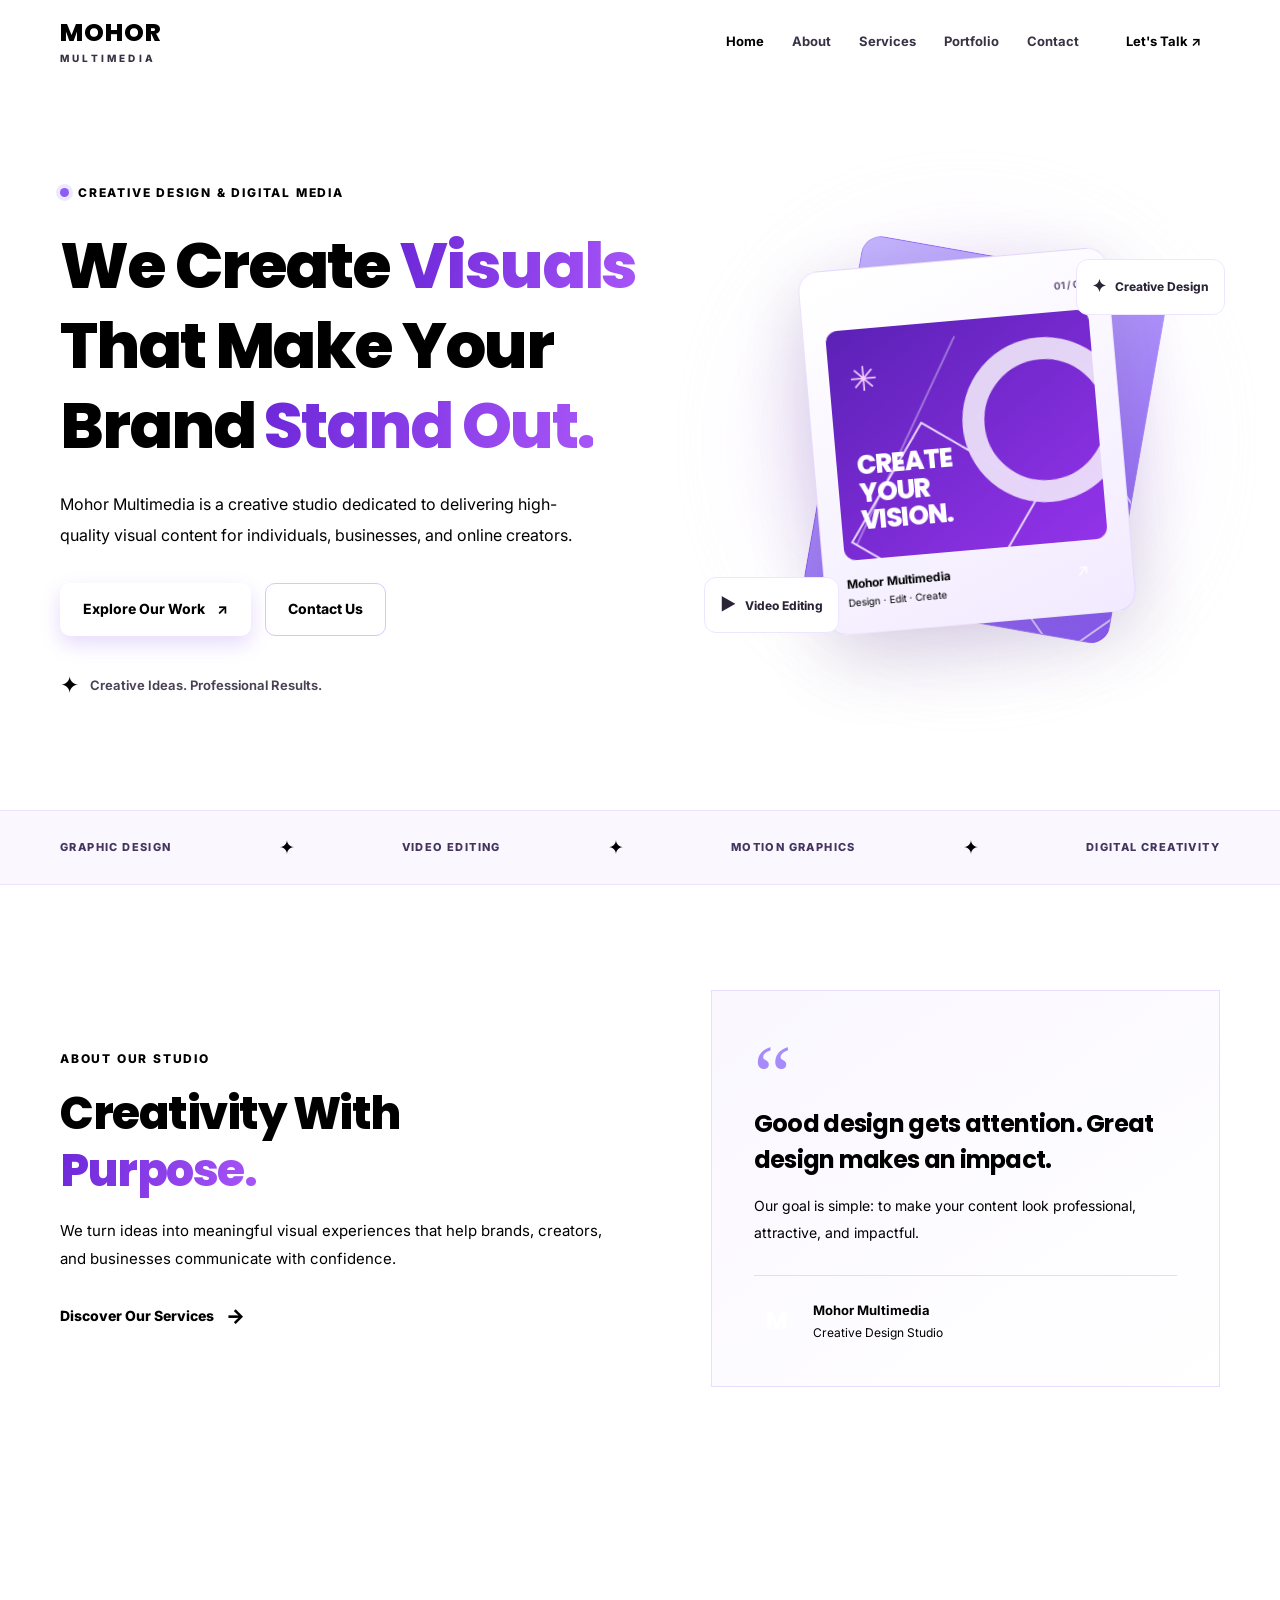
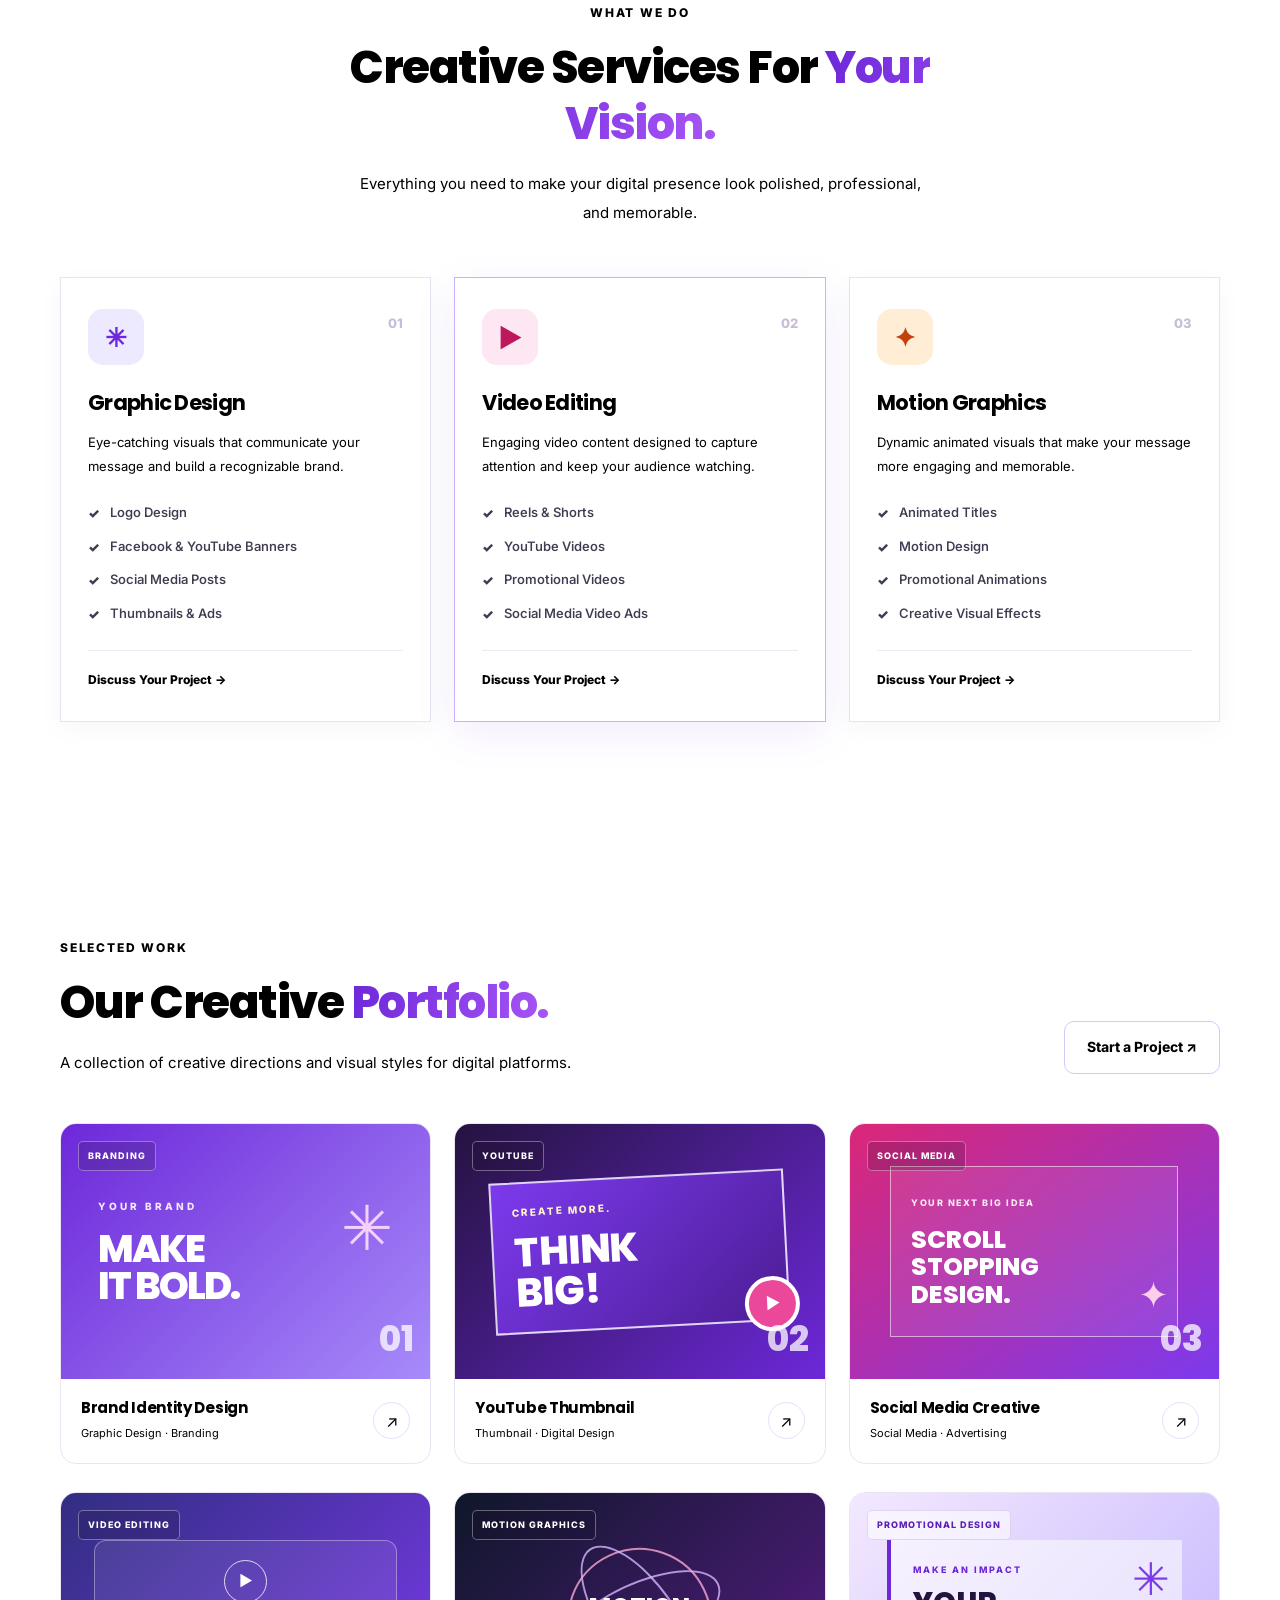
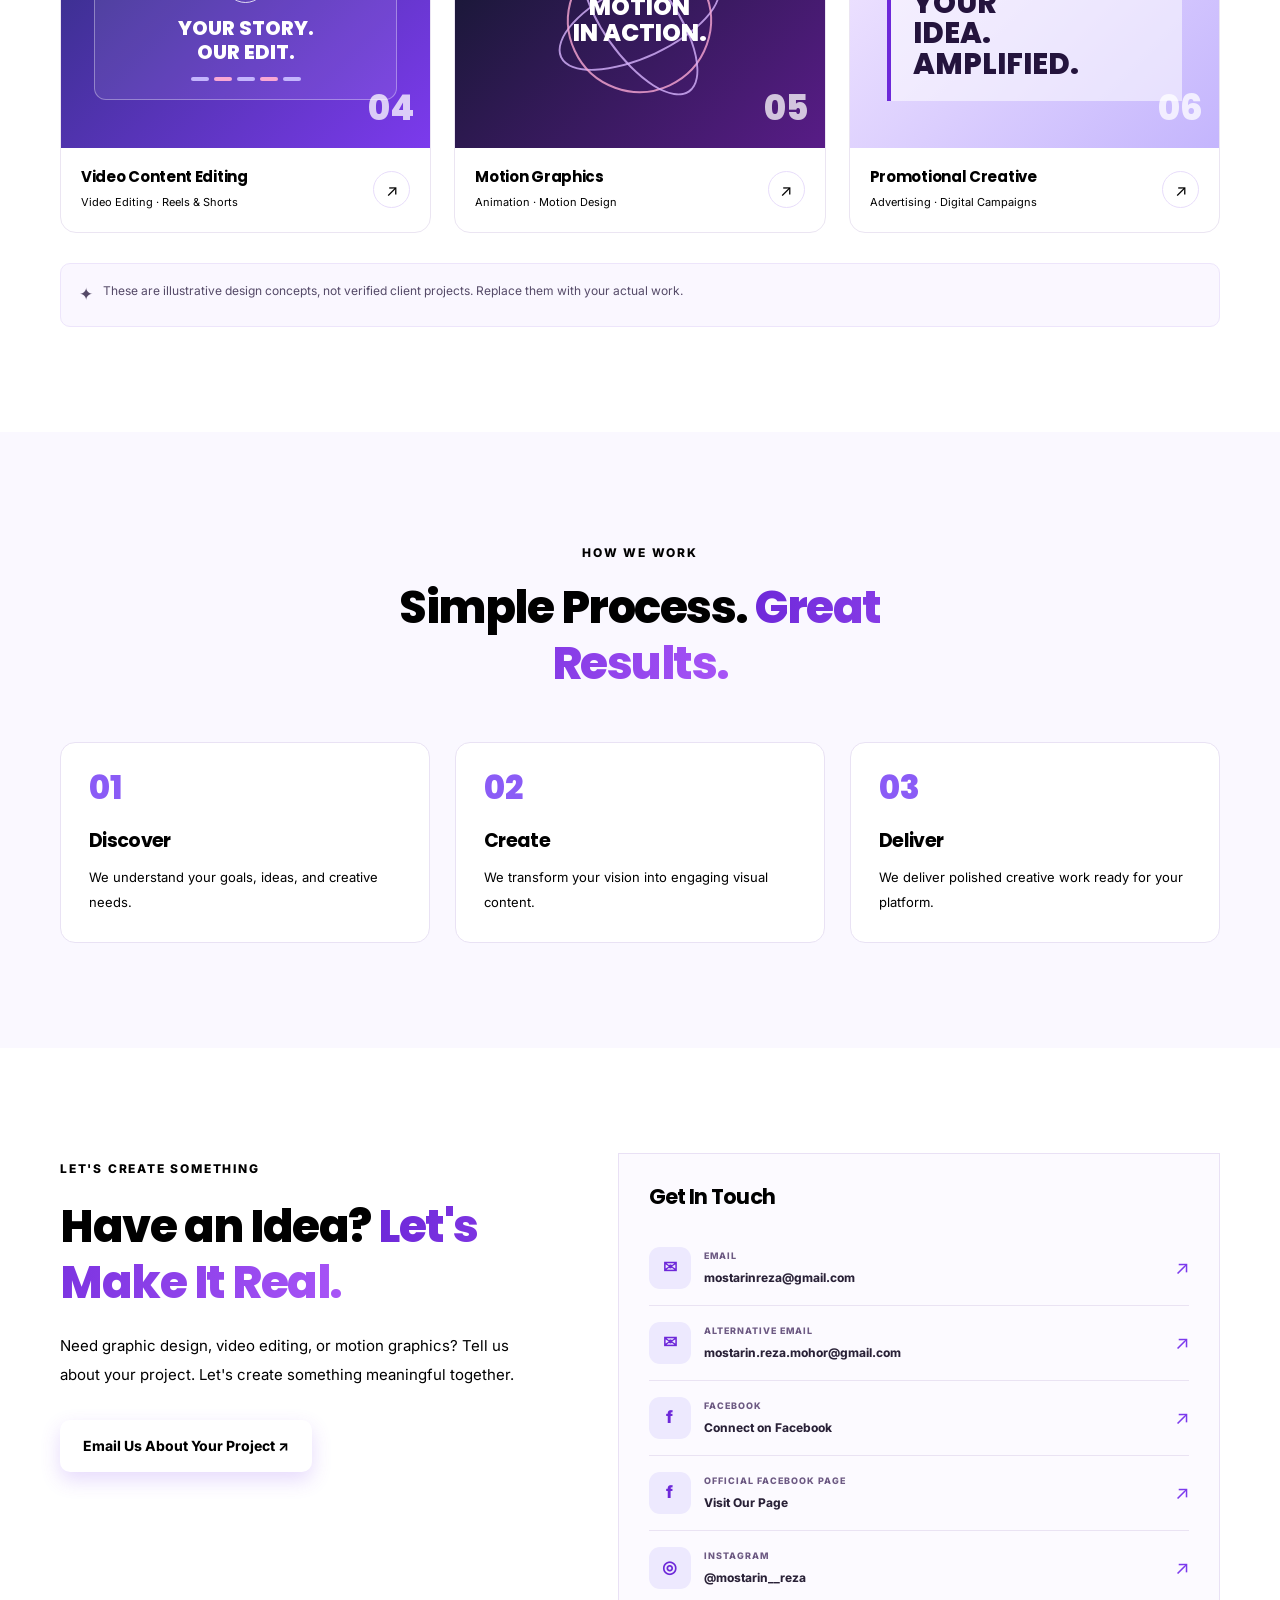
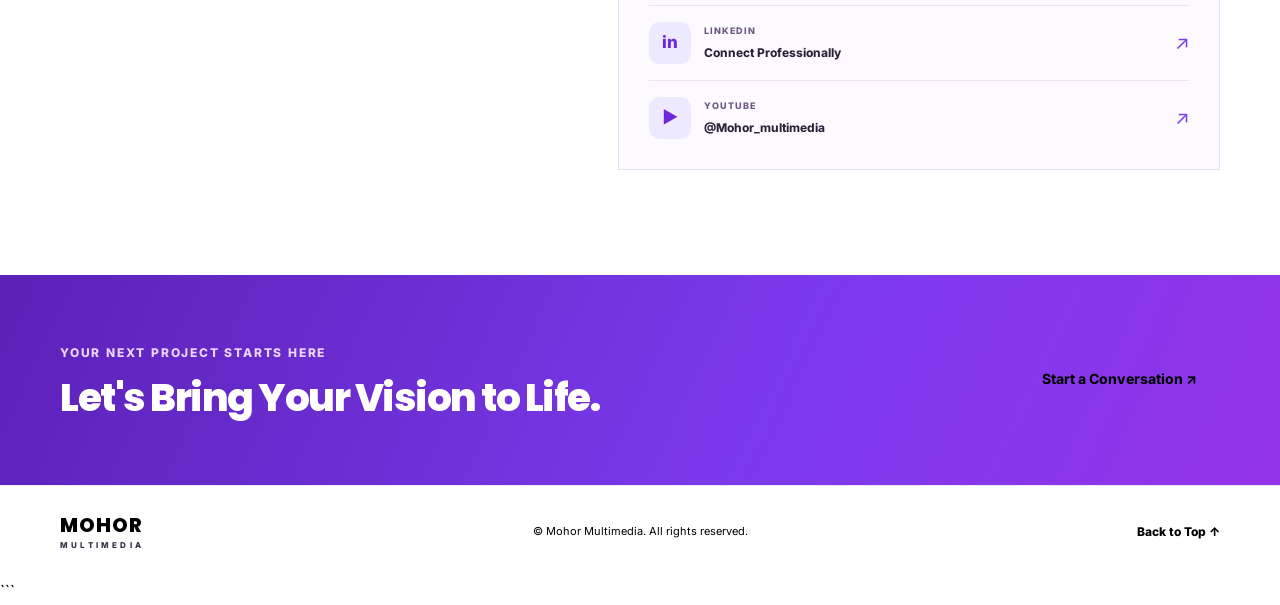
==== commit 54655542: "Update index.html" ====
--- a/index.html
+++ b/index.html
@@ -1,4 +1,4 @@
-```html
+
 <!DOCTYPE html>
 <html lang="en">
 <head>
--- a/style.css
+++ b/style.css
@@ -1,22 +1,25 @@
 ```css
-/* =====================================
+/* =========================================
    MOHOR MULTIMEDIA
-   Premium Animated Purple Portfolio
-===================================== */
+   PREMIUM WHITE + PURPLE THEME
+========================================= */
 
 :root {
+    --white: #ffffff;
+    --background: #ffffff;
+    --background-soft: #faf8ff;
     --purple: #7c3aed;
     --purple-dark: #5b21b6;
-    --violet: #a855f7;
-    --pink: #e879f9;
-    --ink: #19132b;
-    --muted: #777287;
-    --white: #ffffff;
-    --soft: #faf9ff;
-    --border: #eee9f8;
-    --container: 1160px;
-    --radius: 24px;
-    --shadow: 0 20px 65px rgba(66, 35, 125, 0.09);
+    --purple-light: #ede9fe;
+    --purple-border: #e5ddff;
+    --black: #171322;
+    --text: #292438;
+    --muted: #625d70;
+    --border: #e9e5f0;
+    --shadow: 0 12px 40px rgba(43, 23, 78, 0.07);
+    --shadow-hover: 0 22px 55px rgba(80, 38, 145, 0.14);
+    --radius: 20px;
+    --transition: 0.25s ease;
 }
 
 * {
@@ -27,19 +30,22 @@
 
 html {
     scroll-behavior: smooth;
-    scroll-padding-top: 95px;
+    scroll-padding-top: 90px;
 }
 
 body {
+    font-family: "Inter", sans-serif;
     background: var(--white);
-    color: var(--ink);
-    font-family: "DM Sans", sans-serif;
-    line-height: 1.7;
-    overflow-x: hidden;
-}
-
-body.menu-open {
-    overflow: hidden;
+    color: var(--text);
+    font-size: 16px;
+    line-height: 1.75;
+    -webkit-font-smoothing: antialiased;
+}
+
+body,
+button,
+a {
+    font-family: "Inter", sans-serif;
 }
 
 a {
@@ -51,218 +57,172 @@
     font: inherit;
 }
 
+ul {
+    list-style: none;
+}
+
+img {
+    display: block;
+    max-width: 100%;
+}
+
+.container {
+    width: min(1160px, calc(100% - 48px));
+    margin-inline: auto;
+}
+
+.section {
+    padding: 105px 0;
+}
+
+.gradient-text {
+    color: var(--purple);
+    background: linear-gradient(100deg, #6d28d9, #a855f7);
+    -webkit-background-clip: text;
+    background-clip: text;
+    -webkit-text-fill-color: transparent;
+}
+
+.eyebrow {
+    display: inline-flex;
+    align-items: center;
+    gap: 9px;
+    color: var(--purple-dark);
+    font-size: 12px;
+    font-weight: 800;
+    letter-spacing: 1.8px;
+    line-height: 1.6;
+}
+
+.status-dot {
+    width: 9px;
+    height: 9px;
+    flex-shrink: 0;
+    border-radius: 50%;
+    background: #8b5cf6;
+    box-shadow: 0 0 0 4px #ede9fe;
+}
+
+h1,
+h2,
+h3,
+h4 {
+    color: var(--black);
+    font-family: "Poppins", sans-serif;
+    line-height: 1.25;
+    letter-spacing: -0.7px;
+}
+
+h1 {
+    font-size: clamp(38px, 5vw, 65px);
+    font-weight: 800;
+    letter-spacing: -2.1px;
+}
+
+h2 {
+    font-size: clamp(30px, 4vw, 45px);
+    font-weight: 800;
+    letter-spacing: -1.5px;
+}
+
+h3 {
+    font-size: 21px;
+    font-weight: 700;
+}
+
+p {
+    color: var(--muted);
+}
+
 button,
 a {
     -webkit-tap-highlight-color: transparent;
 }
 
-button:focus-visible,
-a:focus-visible {
-    outline: 3px solid #c084fc;
+a:focus-visible,
+button:focus-visible {
+    outline: 3px solid #a78bfa;
     outline-offset: 4px;
 }
 
-ul {
-    list-style: none;
-}
-
-.container {
-    width: min(var(--container), 89%);
-    margin-inline: auto;
-}
-
-.section {
-    position: relative;
-    padding: 110px 0;
-}
-
-.gradient-text {
-    color: var(--purple);
-    background: linear-gradient(115deg, #6d28d9 0%, #9333ea 50%, #c026d3 100%);
-    -webkit-background-clip: text;
-    background-clip: text;
-    -webkit-text-fill-color: transparent;
-}
-
-/* Reading Progress */
-
-.page-progress {
-    position: fixed;
-    z-index: 2000;
+
+/* =========================================
+   HEADER / NAVIGATION
+========================================= */
+
+.header {
+    position: sticky;
     top: 0;
-    left: 0;
-    width: 0%;
-    height: 3px;
-    background: linear-gradient(90deg, #7c3aed, #d946ef);
-}
-
-/* Background Effects */
-
-.background-effects {
-    position: fixed;
-    inset: 0;
-    z-index: -1;
-    overflow: hidden;
-    pointer-events: none;
-}
-
-.orb {
-    position: absolute;
-    border-radius: 50%;
-    filter: blur(85px);
-    opacity: 0.13;
-    animation: orbFloat 14s ease-in-out infinite alternate;
-}
-
-.orb-one {
-    width: 360px;
-    height: 360px;
-    top: 10%;
-    left: -180px;
-    background: #8b5cf6;
-}
-
-.orb-two {
-    width: 420px;
-    height: 420px;
-    top: 42%;
-    right: -220px;
-    background: #e879f9;
-    animation-delay: -5s;
-}
-
-.orb-three {
-    width: 300px;
-    height: 300px;
-    bottom: -140px;
-    left: 35%;
-    background: #a78bfa;
-    animation-delay: -8s;
-}
-
-.grid-overlay {
-    position: absolute;
-    inset: 0;
-    opacity: 0.18;
-    background-image:
-        linear-gradient(rgba(124, 58, 237, 0.045) 1px, transparent 1px),
-        linear-gradient(90deg, rgba(124, 58, 237, 0.045) 1px, transparent 1px);
-    background-size: 65px 65px;
-    mask-image: linear-gradient(to bottom, black, transparent 85%);
-}
-
-@keyframes orbFloat {
-    from {
-        transform: translate3d(0, 0, 0) scale(1);
-    }
-
-    to {
-        transform: translate3d(30px, -45px, 0) scale(1.12);
-    }
-}
-
-/* Header */
-
-.site-header {
-    position: sticky;
     z-index: 1000;
-    top: 0;
-    background: rgba(255, 255, 255, 0.83);
-    border-bottom: 1px solid transparent;
-    backdrop-filter: blur(18px);
-    -webkit-backdrop-filter: blur(18px);
-    transition: box-shadow 0.3s ease, border-color 0.3s ease;
-}
-
-.site-header.scrolled {
-    border-color: var(--border);
-    box-shadow: 0 5px 25px rgba(30, 20, 50, 0.045);
+    background: rgba(255, 255, 255, 0.97);
+    border-bottom: 1px solid var(--border);
+    backdrop-filter: blur(16px);
 }
 
 .navbar {
+    min-height: 82px;
     display: flex;
     align-items: center;
     justify-content: space-between;
-    gap: 30px;
-    min-height: 84px;
+    gap: 28px;
 }
 
 .brand {
     display: inline-flex;
-    align-items: center;
-    gap: 11px;
-}
-
-.brand-mark {
-    display: grid;
-    place-items: center;
-    width: 43px;
-    height: 43px;
-    border-radius: 14px;
-    color: white;
-    background: linear-gradient(135deg, #7c3aed, #c026d3);
-    font-family: "Plus Jakarta Sans", sans-serif;
-    font-size: 27px;
-    font-weight: 800;
-    box-shadow: 0 7px 18px rgba(124, 58, 237, 0.23);
-    transition: transform 0.3s ease;
-}
-
-.brand:hover .brand-mark {
-    transform: rotate(-8deg) scale(1.06);
-}
-
-.brand-mark span {
-    color: #f5d0fe;
+    flex-direction: column;
+    align-items: flex-start;
+    flex-shrink: 0;
+    line-height: 1.2;
 }
 
 .brand-name {
-    display: flex;
-    flex-direction: column;
-    font-family: "Plus Jakarta Sans", sans-serif;
-    font-size: 16px;
-    font-weight: 800;
-    letter-spacing: 1.1px;
-    line-height: 1.3;
-}
-
-.brand-name small {
-    margin-top: 3px;
-    color: var(--muted);
-    font-size: 8px;
-    letter-spacing: 1.7px;
+    font-family: "Poppins", sans-serif;
+    font-size: 25px;
+    font-weight: 800;
+    letter-spacing: 1px;
+    color: var(--purple-dark);
+}
+
+.brand-subtitle {
+    margin-top: 4px;
+    color: #383044;
+    font-size: 10px;
+    font-weight: 800;
+    letter-spacing: 3.2px;
 }
 
 .nav-menu {
     display: flex;
     align-items: center;
-    gap: 33px;
+    gap: 28px;
 }
 
 .nav-link {
     position: relative;
-    color: #696378;
+    display: inline-block;
+    padding: 10px 0;
+    color: #393345;
     font-size: 13px;
     font-weight: 700;
-    transition: color 0.25s ease;
+    transition: color var(--transition);
+}
+
+.nav-link:hover,
+.nav-link.active {
+    color: var(--purple);
 }
 
 .nav-link::after {
     position: absolute;
     right: 0;
-    bottom: -8px;
+    bottom: 2px;
     left: 0;
     height: 2px;
     content: "";
-    background: linear-gradient(90deg, var(--purple), var(--pink));
+    background: var(--purple);
     transform: scaleX(0);
     transform-origin: left;
-    transition: transform 0.25s ease;
-}
-
-.nav-link:hover,
-.nav-link.active {
-    color: var(--purple);
+    transition: transform var(--transition);
 }
 
 .nav-link:hover::after,
@@ -273,23 +233,18 @@
 .nav-cta {
     display: inline-flex;
     align-items: center;
-    gap: 15px;
-    padding: 12px 18px;
-    border-radius: 12px;
-    color: #ffffff;
-    background: var(--ink);
-    font-size: 12px;
-    font-weight: 800;
-    transition: background 0.25s ease, transform 0.25s ease;
-}
-
-.nav-cta span {
-    color: #d8b4fe;
-    font-size: 17px;
+    justify-content: center;
+    padding: 12px 19px;
+    border-radius: 9px;
+    background: var(--purple);
+    color: var(--white);
+    font-size: 13px;
+    font-weight: 700;
+    transition: background var(--transition), transform var(--transition);
 }
 
 .nav-cta:hover {
-    background: var(--purple);
+    background: var(--purple-dark);
     transform: translateY(-2px);
 }
 
@@ -298,162 +253,57 @@
     width: 43px;
     height: 43px;
     padding: 10px;
+    flex-direction: column;
+    align-items: center;
+    justify-content: center;
+    gap: 5px;
     border: 1px solid var(--border);
-    border-radius: 12px;
-    background: #ffffff;
+    border-radius: 10px;
+    background: var(--white);
     cursor: pointer;
 }
 
 .menu-toggle span {
-    display: block;
-    width: 100%;
+    width: 20px;
     height: 2px;
-    margin: 5px 0;
-    background: var(--ink);
-    transition: transform 0.25s ease, opacity 0.25s ease;
-}
-
-.menu-toggle[aria-expanded="true"] span:first-child {
+    border-radius: 5px;
+    background: var(--purple-dark);
+    transition: transform var(--transition), opacity var(--transition);
+}
+
+.menu-toggle.open span:first-child {
     transform: translateY(7px) rotate(45deg);
 }
 
-.menu-toggle[aria-expanded="true"] span:nth-child(2) {
+.menu-toggle.open span:nth-child(2) {
     opacity: 0;
 }
 
-.menu-toggle[aria-expanded="true"] span:last-child {
+.menu-toggle.open span:last-child {
     transform: translateY(-7px) rotate(-45deg);
 }
 
-/* Hero */
-
-.hero {
-    display: flex;
-    flex-direction: column;
-    justify-content: center;
-    min-height: 720px;
-    padding-top: 90px;
-    padding-bottom: 125px;
-    overflow: hidden;
-    background:
-        radial-gradient(ellipse at 80% 45%, rgba(168, 85, 247, 0.075), transparent 40%),
-        linear-gradient(180deg, #fff 0%, #fdfbff 100%);
-}
-
-.hero-layout {
-    display: grid;
-    grid-template-columns: 1.05fr 0.95fr;
-    align-items: center;
-    gap: 55px;
-}
-
-.availability {
-    display: inline-flex;
-    align-items: center;
-    gap: 10px;
-    padding: 9px 13px;
-    border: 1px solid #e9ddff;
-    border-radius: 100px;
-    color: var(--purple-dark);
-    background: rgba(255, 255, 255, 0.8);
-    font-size: 9px;
-    font-weight: 800;
-    letter-spacing: 1.1px;
-}
-
-.availability-dot {
-    position: relative;
-    width: 7px;
-    height: 7px;
-    border-radius: 50%;
-    background: #8b5cf6;
-}
-
-.availability-dot::after {
-    position: absolute;
-    inset: -4px;
-    border: 1px solid #a78bfa;
-    border-radius: 50%;
-    content: "";
-    animation: dotPulse 2s ease-out infinite;
-}
-
-@keyframes dotPulse {
-    0% {
-        transform: scale(0.6);
-        opacity: 1;
-    }
-
-    100% {
-        transform: scale(1.8);
-        opacity: 0;
-    }
-}
-
-.hero-title {
-    margin-top: 29px;
-    font-family: "Plus Jakarta Sans", sans-serif;
-    font-size: clamp(43px, 5.4vw, 70px);
-    font-weight: 800;
-    letter-spacing: -3.8px;
-    line-height: 1.12;
-}
-
-.hero-title-line {
-    display: block;
-    position: relative;
-    margin-top: 7px;
-}
-
-.title-spark {
-    display: inline-block;
-    margin-left: 5px;
-    color: #c026d3;
-    font-size: 29px;
-    vertical-align: top;
-    animation: sparkle 4s ease-in-out infinite;
-}
-
-@keyframes sparkle {
-    0%, 100% {
-        transform: rotate(0deg) scale(1);
-    }
-
-    50% {
-        transform: rotate(90deg) scale(1.2);
-    }
-}
-
-.hero-description {
-    max-width: 525px;
-    margin-top: 25px;
-    color: var(--muted);
-    font-size: 15px;
-    line-height: 1.95;
-}
-
-.hero-description strong {
-    color: var(--ink);
-}
-
-.hero-actions {
-    display: flex;
-    flex-wrap: wrap;
-    gap: 13px;
-    margin-top: 30px;
-}
+
+/* =========================================
+   BUTTONS
+========================================= */
 
 .button {
     display: inline-flex;
     align-items: center;
     justify-content: center;
-    gap: 18px;
+    gap: 12px;
     min-height: 52px;
-    padding: 14px 20px;
-    border-radius: 13px;
-    font-size: 12px;
-    font-weight: 800;
-    transition: transform 0.25s ease, box-shadow 0.25s ease;
+    padding: 13px 22px;
+    border: 1px solid transparent;
+    border-radius: 10px;
+    font-size: 14px;
+    font-weight: 750;
+    text-align: center;
+    transition: background var(--transition),
+                color var(--transition),
+                transform var(--transition),
+                box-shadow var(--transition);
 }
 
 .button:hover {
@@ -461,1254 +311,1347 @@
 }
 
 .button-primary {
-    color: #ffffff;
-    background: linear-gradient(110deg, #6d28d9, #9333ea 55%, #c026d3);
-    box-shadow: 0 10px 26px rgba(124, 58, 237, 0.23);
+    background: var(--purple);
+    color: var(--white);
+    box-shadow: 0 8px 20px rgba(124, 58, 237, 0.19);
 }
 
 .button-primary:hover {
-    box-shadow: 0 15px 32px rgba(124, 58, 237, 0.32);
-}
-
-.button-arrow {
+    background: var(--purple-dark);
+    box-shadow: 0 12px 25px rgba(124, 58, 237, 0.24);
+}
+
+.button-outline {
+    border-color: #d8c8f7;
+    background: var(--white);
+    color: var(--purple-dark);
+}
+
+.button-outline:hover {
+    border-color: var(--purple);
+    background: #faf7ff;
+}
+
+.button-light {
+    background: var(--white);
+    color: var(--purple-dark);
+}
+
+.button-light:hover {
+    background: #f2eaff;
+}
+
+
+/* =========================================
+   HERO SECTION
+========================================= */
+
+.hero {
+    position: relative;
+    overflow: hidden;
+    padding-top: 95px;
+    padding-bottom: 105px;
+    background:
+        radial-gradient(ellipse at 90% 15%, #f1eaff 0, transparent 33%),
+        radial-gradient(ellipse at 0% 90%, #f8f3ff 0, transparent 35%),
+        var(--white);
+}
+
+.hero-grid {
     display: grid;
-    place-items: center;
-    width: 24px;
-    height: 24px;
-    border-radius: 8px;
-    color: #ffffff;
-    background: rgba(255, 255, 255, 0.18);
-    font-size: 15px;
-    transition: transform 0.25s ease;
-}
-
-.button-primary:hover .button-arrow {
-    transform: translate(2px, -2px);
-}
-
-.button-ghost {
-    color: var(--ink);
-    border: 1px solid #e8e1f3;
-    background: #ffffff;
-}
-
-.button-ghost span {
+    grid-template-columns: 1.08fr 0.92fr;
+    align-items: center;
+    gap: 60px;
+}
+
+.hero-content .eyebrow {
+    margin-bottom: 24px;
+}
+
+.hero-content h1 {
+    max-width: 670px;
+}
+
+.hero-description {
+    max-width: 540px;
+    margin-top: 23px;
+    font-size: 16px;
+    line-height: 1.95;
+}
+
+.hero-buttons {
+    display: flex;
+    flex-wrap: wrap;
+    gap: 14px;
+    margin-top: 32px;
+}
+
+.hero-trust {
+    display: flex;
+    align-items: center;
+    gap: 11px;
+    margin-top: 29px;
+}
+
+.trust-icon {
     color: var(--purple);
-    font-size: 16px;
-}
-
-.hero-social-proof {
-    display: flex;
-    align-items: center;
-    gap: 13px;
-    margin-top: 43px;
-}
-
-.mini-avatars {
-    display: flex;
-    align-items: center;
-}
-
-.mini-avatars span {
-    display: grid;
-    place-items: center;
-    width: 32px;
-    height: 32px;
-    margin-left: -7px;
-    border: 2px solid #ffffff;
+    font-size: 23px;
+}
+
+.hero-trust p {
+    color: #494253;
+    font-size: 13px;
+    font-weight: 650;
+}
+
+
+/* CSS illustration */
+
+.hero-visual {
+    position: relative;
+    display: flex;
+    min-height: 460px;
+    align-items: center;
+    justify-content: center;
+}
+
+.visual-glow {
+    position: absolute;
+    width: 330px;
+    height: 330px;
     border-radius: 50%;
-    color: #ffffff;
-    background: linear-gradient(135deg, #7c3aed, #c026d3);
+    background: #e9d5ff;
+    filter: blur(60px);
+    opacity: 0.8;
+}
+
+.creative-card {
+    position: absolute;
+    width: 310px;
+    height: 365px;
+    overflow: hidden;
+    border: 1px solid rgba(124, 58, 237, 0.13);
+    border-radius: 20px;
+}
+
+.card-back {
+    background: linear-gradient(145deg, #c4b5fd, #8b5cf6);
+    transform: rotate(10deg) translate(18px, -5px);
+}
+
+.mini-label {
+    position: absolute;
+    top: 30px;
+    left: 25px;
+    color: #fff;
+    font-size: 11px;
+    font-weight: 800;
+    letter-spacing: 3px;
+}
+
+.abstract-shape {
+    position: absolute;
+    border: 2px solid rgba(255, 255, 255, 0.65);
+}
+
+.shape-one {
+    top: 105px;
+    left: 35px;
+    width: 180px;
+    height: 180px;
+    border-radius: 50%;
+}
+
+.shape-two {
+    right: -30px;
+    bottom: 10px;
+    width: 150px;
+    height: 150px;
+    transform: rotate(45deg);
+}
+
+.card-main {
+    z-index: 2;
+    display: flex;
+    flex-direction: column;
+    justify-content: space-between;
+    padding: 22px;
+    background: linear-gradient(160deg, #ffffff 5%, #f2eaff 100%);
+    box-shadow: 0 25px 70px rgba(55, 30, 92, 0.18);
+    transform: rotate(-5deg);
+}
+
+.visual-top,
+.visual-bottom {
+    display: flex;
+    align-items: center;
+    justify-content: space-between;
+    gap: 12px;
+}
+
+.visual-tag {
+    padding: 5px 10px;
+    border-radius: 5px;
+    background: var(--purple);
+    color: #fff;
+    font-size: 9px;
+    font-weight: 800;
+    letter-spacing: 1.5px;
+}
+
+.visual-number {
+    color: #65537f;
+    font-size: 10px;
+    font-weight: 700;
+}
+
+.visual-art {
+    position: relative;
+    height: 230px;
+    overflow: hidden;
+    border-radius: 12px;
+    background: linear-gradient(145deg, #5b21b6, #9333ea);
+}
+
+.art-circle {
+    position: absolute;
+    top: 24px;
+    right: -30px;
+    width: 165px;
+    height: 165px;
+    border: 22px solid rgba(255, 255, 255, 0.8);
+    border-radius: 50%;
+}
+
+.art-square {
+    position: absolute;
+    bottom: -35px;
+    left: 35px;
+    width: 140px;
+    height: 140px;
+    border: 2px solid #e9d5ff;
+    transform: rotate(35deg);
+}
+
+.art-line {
+    position: absolute;
+    top: 0;
+    left: 70px;
+    width: 2px;
+    height: 100%;
+    background: rgba(255, 255, 255, 0.35);
+    transform: rotate(30deg);
+}
+
+.art-star {
+    position: absolute;
+    top: 20px;
+    left: 20px;
+    color: #f5d0fe;
+    font-size: 34px;
+}
+
+.art-text {
+    position: absolute;
+    bottom: 25px;
+    left: 20px;
+    color: #fff;
+    font-family: "Poppins", sans-serif;
+    font-size: 26px;
+    font-weight: 800;
+    line-height: 1.05;
+    letter-spacing: -1px;
+}
+
+.visual-bottom strong,
+.visual-bottom span {
+    display: block;
+}
+
+.visual-bottom strong {
+    color: var(--black);
     font-size: 12px;
-    font-weight: 800;
-}
-
-.mini-avatars span:first-child {
-    margin-left: 0;
-}
-
-.mini-avatars span:nth-child(2) {
-    color: var(--purple);
-    background: #f3e8ff;
-}
-
-.mini-avatars span:nth-child(3) {
-    background: #242037;
-}
-
-.hero-social-proof strong,
-.hero-social-proof small {
-    display: block;
-}
-
-.hero-social-proof strong {
-    font-size: 11px;
-    font-weight: 800;
-}
-
-.hero-social-proof small {
-    margin-top: 3px;
+}
+
+.visual-bottom div > span {
     color: var(--muted);
     font-size: 10px;
 }
 
-/* Hero Art */
-
-.hero-art {
-    position: relative;
+.round-arrow {
     display: grid;
-    place-items: center;
-    min-height: 480px;
-    perspective: 900px;
-}
-
-.art-ring {
-    position: absolute;
-    border: 1px solid rgba(124, 58, 237, 0.14);
-    border-radius: 50%;
-    animation: ringRotate 25s linear infinite;
-}
-
-.ring-one {
-    width: 390px;
-    height: 390px;
-}
-
-.ring-two {
-    width: 470px;
-    height: 470px;
-    border-style: dashed;
-    animation-direction: reverse;
-    animation-duration: 40s;
-}
-
-@keyframes ringRotate {
-    to {
-        transform: rotate(360deg);
-    }
-}
-
-.main-art-card {
-    position: relative;
-    z-index: 2;
-    width: min(340px, 85%);
-    min-height: 355px;
-    padding: 24px;
-    overflow: hidden;
-    border: 1px solid rgba(255, 255, 255, 0.8);
-    border-radius: 29px;
-    background:
-        radial-gradient(ellipse at 50% 48%, rgba(196, 181, 253, 0.35), transparent 55%),
-        linear-gradient(145deg, #ffffff, #f5edff);
-    box-shadow:
-        0 35px 90px rgba(79, 42, 139, 0.13),
-        inset 0 1px 0 #ffffff;
-    transform: rotateY(-7deg) rotateX(3deg);
-    animation: cardFloat 6s ease-in-out infinite;
-}
-
-@keyframes cardFloat {
-    0%, 100% {
-        transform: translateY(0) rotateY(-7deg) rotateX(3deg);
-    }
-
-    50% {
-        transform: translateY(-11px) rotateY(2deg) rotateX(-1deg);
-    }
-}
-
-.art-card-top,
-.art-card-bottom {
-    display: flex;
-    align-items: center;
-    justify-content: space-between;
-}
-
-.art-card-label,
-.art-card-bottom {
-    color: #89809e;
-    font-size: 8px;
-    font-weight: 800;
-    letter-spacing: 1.6px;
-}
-
-.art-card-dot {
-    width: 7px;
-    height: 7px;
-    border-radius: 50%;
-    background: #a855f7;
-    box-shadow: 0 0 12px rgba(168, 85, 247, 0.7);
-}
-
-.art-monogram {
-    display: grid;
-    place-items: center;
-    width: 210px;
-    height: 210px;
-    margin: 34px auto;
-    border-radius: 48px;
-    color: #ffffff;
-    background: linear-gradient(135deg, #6d28d9, #9333ea 50%, #d946ef);
-    box-shadow:
-        0 24px 45px rgba(124, 58, 237, 0.25),
-        inset 0 1px 0 rgba(255, 255, 255, 0.4);
-    font-family: "Plus Jakarta Sans", sans-serif;
-    font-size: 145px;
-    font-weight: 800;
-    letter-spacing: -12px;
-    line-height: 1;
-    transition: transform 0.4s ease;
-}
-
-.main-art-card:hover .art-monogram {
-    transform: scale(1.04) rotate(-3deg);
-}
-
-.art-monogram span {
-    color: #f0abfc;
-}
-
-.art-orbit {
-    position: absolute;
-    z-index: 3;
-    display: grid;
-    place-items: center;
-    width: 52px;
-    height: 52px;
-    border: 1px solid #eee5ff;
-    border-radius: 17px;
-    color: var(--purple);
-    background: #ffffff;
-    box-shadow: 0 12px 30px rgba(79, 42, 139, 0.1);
-    font-size: 23px;
-}
-
-.orbit-one {
-    top: 50px;
-    left: 55px;
-    animation: chipFloat 5s ease-in-out infinite;
-}
-
-.orbit-two {
-    right: 38px;
-    bottom: 65px;
-    color: #c026d3;
-    animation: chipFloat 5s ease-in-out -2.5s infinite;
-}
-
-.floating-chip {
-    position: absolute;
-    z-index: 4;
-    display: flex;
-    align-items: center;
-    gap: 11px;
-    padding: 13px 16px;
-    border: 1px solid rgba(238, 232, 250, 0.95);
-    border-radius: 15px;
-    background: rgba(255, 255, 255, 0.94);
-    box-shadow: 0 16px 40px rgba(55, 30, 95, 0.09);
-    backdrop-filter: blur(12px);
-    animation: chipFloat 6s ease-in-out infinite;
-}
-
-@keyframes chipFloat {
-    0%, 100% {
-        transform: translateY(0);
-    }
-
-    50% {
-        transform: translateY(-10px);
-    }
-}
-
-.floating-chip strong,
-.floating-chip small {
-    display: block;
-}
-
-.floating-chip strong {
-    font-size: 10px;
-    font-weight: 800;
-}
-
-.floating-chip small {
-    margin-top: 3px;
-    color: var(--muted);
-    font-size: 9px;
-}
-
-.chip-icon {
-    display: grid;
-    place-items: center;
     width: 34px;
     height: 34px;
-    border-radius: 11px;
+    flex-shrink: 0;
+    place-items: center;
+    border-radius: 50%;
+    background: var(--purple);
+    color: #fff;
+}
+
+.floating-badge {
+    position: absolute;
+    z-index: 3;
+    display: flex;
+    align-items: center;
+    gap: 9px;
+    padding: 12px 15px;
+    border: 1px solid #eee6ff;
+    border-radius: 12px;
+    background: #fff;
+    color: #2b2436;
+    font-size: 12px;
+    font-weight: 750;
+    box-shadow: var(--shadow);
+}
+
+.floating-badge > span {
     color: var(--purple);
-    background: #f2e8ff;
-}
-
-.chip-design {
-    top: 92px;
+    font-size: 17px;
+}
+
+.badge-top {
+    top: 48px;
     right: -5px;
 }
 
-.chip-video {
-    bottom: 80px;
-    left: -15px;
-    animation-delay: -3s;
-}
-
-.chip-motion {
-    right: 8px;
-    bottom: 30px;
-    padding: 11px 14px;
-    color: #5b21b6;
-    font-size: 10px;
-    font-weight: 800;
-    animation-delay: -1s;
-}
-
-/* Scroll Indicator */
-
-.scroll-indicator {
-    position: absolute;
-    bottom: 32px;
-    left: 50%;
-    display: flex;
+.badge-bottom {
+    bottom: 38px;
+    left: -10px;
+}
+
+
+/* =========================================
+   SERVICE STRIP
+========================================= */
+
+.service-strip {
+    padding: 20px 0;
+    border-top: 1px solid #ede6fb;
+    border-bottom: 1px solid #ede6fb;
+    background: #faf7ff;
+}
+
+.strip-content {
+    display: flex;
+    align-items: center;
+    justify-content: space-between;
+    gap: 22px;
+    flex-wrap: wrap;
+}
+
+.strip-content > span:not(.strip-star) {
+    color: #45355e;
+    font-size: 11px;
+    font-weight: 800;
+    letter-spacing: 1.4px;
+}
+
+.strip-star {
+    color: var(--purple);
+    font-size: 19px;
+}
+
+
+/* =========================================
+   SECTION HEADINGS
+========================================= */
+
+.section-heading {
+    max-width: 650px;
+}
+
+.section-heading > .eyebrow {
+    margin-bottom: 18px;
+}
+
+.section-heading h2 {
+    margin-bottom: 18px;
+}
+
+.section-description {
+    max-width: 570px;
+    font-size: 15px;
+    line-height: 1.9;
+}
+
+.centered {
+    margin: 0 auto 50px;
+    text-align: center;
+}
+
+.centered .section-description {
+    margin-inline: auto;
+}
+
+
+/* =========================================
+   ABOUT SECTION
+========================================= */
+
+.about-section {
+    background: #fff;
+}
+
+.about-grid {
+    display: grid;
+    grid-template-columns: 1fr 0.9fr;
+    align-items: center;
+    gap: 85px;
+}
+
+.about-section .section-heading h2 {
+    max-width: 430px;
+}
+
+.text-link {
+    display: inline-flex;
     align-items: center;
     gap: 12px;
-    color: #8b849b;
-    font-size: 9px;
-    font-weight: 800;
-    letter-spacing: 2px;
-    transform: translateX(-50%);
-}
-
-.scroll-indicator span {
+    margin-top: 25px;
+    color: var(--purple-dark);
+    font-size: 14px;
+    font-weight: 800;
+}
+
+.text-link span {
+    font-size: 20px;
+    transition: transform var(--transition);
+}
+
+.text-link:hover span {
+    transform: translateX(5px);
+}
+
+.about-card {
     position: relative;
-    width: 20px;
-    height: 30px;
-    border: 1px solid #c4b5fd;
-    border-radius: 20px;
-}
-
-.scroll-indicator span::after {
-    position: absolute;
-    top: 6px;
-    left: 50%;
-    width: 3px;
-    height: 6px;
-    border-radius: 5px;
-    content: "";
-    background: var(--purple);
-    transform: translateX(-50%);
-    animation: scrollDot 1.5s ease-in-out infinite;
-}
-
-@keyframes scrollDot {
-    0% {
-        opacity: 0;
-        transform: translate(-50%, 0);
-    }
-
-    35% {
-        opacity: 1;
-    }
-
-    100% {
-        opacity: 0;
-        transform: translate(-50%, 9px);
-    }
-}
-
-/* Marquee */
-
-.marquee {
-    position: relative;
-    z-index: 2;
-    overflow: hidden;
-    padding: 21px 0;
-    border-block: 1px solid #eee6fa;
-    background: linear-gradient(100deg, #faf7ff, #fff, #faf7ff);
-}
-
-.marquee-track {
-    display: flex;
-    align-items: center;
-    justify-content: space-around;
-    gap: 37px;
-    width: max-content;
-    animation: marqueeMove 30s linear infinite;
-}
-
-.marquee:hover .marquee-track {
-    animation-play-state: paused;
-}
-
-.marquee-track span {
-    color: #645b77;
-    font-size: 10px;
-    font-weight: 800;
-    letter-spacing: 2px;
-    white-space: nowrap;
-}
-
-.marquee-track i {
-    color: #a855f7;
-    font-size: 16px;
-    font-style: normal;
-}
-
-@keyframes marqueeMove {
-    to {
-        transform: translateX(-50%);
-    }
-}
-
-/* Section Headings */
-
-.section-kicker {
-    display: inline-block;
-    margin-bottom: 18px;
-    color: var(--purple);
-    font-size: 10px;
-    font-weight: 800;
-    letter-spacing: 2px;
-}
-
-.section-heading h2,
-.portfolio-heading h2,
-.contact-panel h2 {
-    font-family: "Plus Jakarta Sans", sans-serif;
-    font-size: clamp(34px, 4.2vw, 51px);
-    font-weight: 800;
-    letter-spacing: -2.1px;
-    line-height: 1.2;
-}
-
-.section-heading > p {
-    max-width: 530px;
-    margin-top: 18px;
-    color: var(--muted);
+    padding: 42px;
+    border: 1px solid #e9ddff;
+    border-radius: var(--radius);
+    background: linear-gradient(145deg, #faf7ff, #fff);
+    box-shadow: var(--shadow);
+}
+
+.about-quote {
+    display: block;
+    height: 58px;
+    color: #a78bfa;
+    font-family: Georgia, serif;
+    font-size: 85px;
+    line-height: 1;
+}
+
+.about-card h3 {
+    margin: 15px 0;
+    font-size: 24px;
+    line-height: 1.5;
+}
+
+.about-card > p {
     font-size: 14px;
     line-height: 1.9;
 }
 
-.centered {
-    max-width: 750px;
-    margin: 0 auto 55px;
-    text-align: center;
-}
-
-.centered > p {
-    margin-inline: auto;
-}
-
-/* About */
-
-.about-section {
-    background: #ffffff;
-}
-
-.about-layout {
+.about-divider {
+    height: 1px;
+    margin: 28px 0 22px;
+    background: #e6dafb;
+}
+
+.about-signature {
+    display: flex;
+    align-items: center;
+    gap: 13px;
+}
+
+.signature-icon {
     display: grid;
-    grid-template-columns: 0.92fr 1.08fr;
-    align-items: stretch;
-    gap: 70px;
-    margin-top: 55px;
-}
-
-.about-highlight {
-    position: relative;
-    display: flex;
-    flex-direction: column;
-    justify-content: center;
-    min-height: 340px;
-    padding: 45px;
-    overflow: hidden;
-    border-radius: 27px;
-    background: linear-gradient(140deg, #f5edff, #fcf5ff);
-}
-
-.about-highlight::after {
-    position: absolute;
-    right: -50px;
-    bottom: -90px;
-    width: 240px;
-    height: 240px;
-    border: 1px solid rgba(124, 58, 237, 0.13);
-    border-radius: 50%;
-    box-shadow: 0 0 0 35px rgba(124, 58, 237, 0.025),
-                0 0 0 70px rgba(124, 58, 237, 0.02);
-    content: "";
-}
-
-.highlight-symbol {
-    color: #c084fc;
-    font-family: Georgia, serif;
-    font-size: 100px;
-    line-height: 0.8;
-}
-
-.about-highlight h3 {
-    position: relative;
-    z-index: 1;
-    margin-top: 20px;
-    font-family: "Plus Jakarta Sans", sans-serif;
-    font-size: clamp(23px, 2.7vw, 32px);
-    font-weight: 800;
-    letter-spacing: -1px;
-    line-height: 1.5;
-}
-
-.about-highlight h3 span {
-    color: var(--purple);
-}
-
-.highlight-line {
-    width: 45px;
-    height: 3px;
-    margin-top: 24px;
-    border-radius: 10px;
-    background: linear-gradient(90deg, #7c3aed, #d946ef);
-}
-
-.highlight-caption {
-    margin-top: 15px;
-    color: #8b819f;
-    font-size: 8px;
-    font-weight: 800;
-    letter-spacing: 1.7px;
-}
-
-.about-copy {
-    display: flex;
-    flex-direction: column;
-    justify-content: center;
-}
-
-.about-copy p {
-    margin-bottom: 18px;
+    width: 46px;
+    height: 46px;
+    place-items: center;
+    border-radius: 12px;
+    background: var(--purple);
+    color: #fff;
+    font-family: "Poppins", sans-serif;
+    font-size: 24px;
+    font-weight: 800;
+}
+
+.about-signature strong,
+.about-signature div > span {
+    display: block;
+}
+
+.about-signature strong {
+    color: var(--black);
+    font-size: 13px;
+}
+
+.about-signature div > span {
     color: var(--muted);
-    font-size: 14px;
-    line-height: 2;
-}
-
-.text-link {
-    display: flex;
-    flex-direction: column;
-    align-items: flex-start;
-    gap: 3px;
-    margin-top: 9px;
     font-size: 12px;
-    font-weight: 700;
-}
-
-.text-link span {
-    color: var(--purple);
-    font-weight: 800;
-    transition: transform 0.25s ease;
-}
-
-.text-link:hover span {
-    transform: translateX(5px);
-}
-
-/* Services */
+}
+
+
+/* =========================================
+   SERVICES
+========================================= */
 
 .services-section {
-    background: linear-gradient(180deg, #fbf9ff, #ffffff);
+    background: var(--background-soft);
 }
 
 .services-grid {
     display: grid;
-    grid-template-columns: repeat(4, 1fr);
-    gap: 18px;
+    grid-template-columns: repeat(3, minmax(0, 1fr));
+    gap: 23px;
+    align-items: stretch;
 }
 
 .service-card {
     position: relative;
-    isolation: isolate;
-    min-height: 300px;
-    padding: 25px 22px;
-    overflow: hidden;
-    border: 1px solid #ece5f7;
-    border-radius: 23px;
-    background: rgba(255, 255, 255, 0.9);
-    transition: transform 0.35s cubic-bezier(0.2, 0.7, 0.2, 1),
-                border-color 0.35s ease,
-                box-shadow 0.35s ease;
+    display: flex;
+    flex-direction: column;
+    min-width: 0;
+    padding: 31px 27px;
+    border: 1px solid #e9e3f1;
+    border-radius: var(--radius);
+    background: #fff;
+    box-shadow: 0 7px 25px rgba(45, 27, 70, 0.035);
+    transition: transform var(--transition),
+                box-shadow var(--transition),
+                border-color var(--transition);
 }
 
 .service-card:hover {
-    z-index: 2;
-    border-color: #d7c2ff;
-    box-shadow: 0 24px 55px rgba(91, 33, 182, 0.12);
-    transform: translateY(-8px);
-}
-
-.service-card-top {
-    display: flex;
-    align-items: center;
-    justify-content: space-between;
+    border-color: #cbb5fa;
+    box-shadow: var(--shadow-hover);
+    transform: translateY(-7px);
 }
 
 .service-icon {
     display: grid;
+    width: 56px;
+    height: 56px;
     place-items: center;
-    width: 52px;
-    height: 52px;
-    border-radius: 16px;
-    font-size: 23px;
-    font-weight: 800;
-    transition: transform 0.3s ease;
-}
-
-.service-card:hover .service-icon {
-    transform: rotate(-8deg) scale(1.08);
+    margin-bottom: 25px;
+    border-radius: 15px;
+    font-size: 26px;
+    font-weight: 800;
 }
 
 .icon-purple {
-    color: #7c3aed;
-    background: #f1e8ff;
+    background: #ede9fe;
+    color: #6d28d9;
 }
 
 .icon-pink {
-    color: #c026d3;
-    background: #fae8ff;
-}
-
-.icon-blue {
-    color: #4f46e5;
-    background: #e9eaff;
+    background: #fce7f3;
+    color: #be185d;
 }
 
 .icon-orange {
+    background: #ffedd5;
     color: #c2410c;
-    background: #fff0e3;
-}
-
-.service-index {
-    color: #b4a8c9;
-    font-size: 11px;
+}
+
+.service-number {
+    position: absolute;
+    top: 34px;
+    right: 27px;
+    color: #c7bdd7;
+    font-size: 13px;
     font-weight: 800;
 }
 
 .service-card h3 {
-    margin-top: 32px;
-    font-family: "Plus Jakarta Sans", sans-serif;
-    font-size: 17px;
-    font-weight: 800;
-    letter-spacing: -0.4px;
-}
-
-.service-card p {
-    margin-top: 12px;
-    color: var(--muted);
+    margin-bottom: 13px;
+    font-size: 21px;
+}
+
+.service-card > p {
+    margin-bottom: 22px;
+    font-size: 13px;
+    line-height: 1.9;
+}
+
+.service-list {
+    display: grid;
+    gap: 11px;
+    margin-bottom: 25px;
+}
+
+.service-list li {
+    position: relative;
+    padding-left: 22px;
+    color: #423a50;
+    font-size: 13px;
+    font-weight: 550;
+}
+
+.service-list li::before {
+    position: absolute;
+    top: 1px;
+    left: 0;
+    content: "✓";
+    color: var(--purple);
+    font-weight: 900;
+}
+
+.service-link {
+    display: inline-block;
+    margin-top: auto;
+    padding-top: 18px;
+    border-top: 1px solid #eee9f5;
+    color: var(--purple-dark);
     font-size: 12px;
-    line-height: 1.9;
-}
-
-.service-link {
-    display: grid;
-    place-items: center;
-    width: 35px;
-    height: 35px;
-    margin-top: 18px;
-    border: 1px solid #eee5fb;
-    border-radius: 11px;
-    color: var(--purple);
-    font-size: 17px;
-    transition: color 0.25s ease, background 0.25s ease;
-}
-
-.service-link:hover {
-    color: #ffffff;
+    font-weight: 800;
+}
+
+.featured-service {
+    border-color: #c9b0ff;
+    box-shadow: 0 12px 40px rgba(124, 58, 237, 0.09);
+}
+
+.featured-label {
+    position: absolute;
+    top: 0;
+    right: 22px;
+    padding: 7px 10px;
+    border-radius: 0 0 8px 8px;
     background: var(--purple);
-}
-
-.service-glow {
-    position: absolute;
-    z-index: -1;
-    right: -60px;
-    bottom: -70px;
-    width: 140px;
-    height: 140px;
-    border-radius: 50%;
-    background: #c084fc;
-    filter: blur(60px);
-    opacity: 0;
-    transition: opacity 0.35s ease;
-}
-
-.service-card:hover .service-glow {
-    opacity: 0.22;
-}
-
-/* Portfolio */
+    color: #fff;
+    font-size: 9px;
+    font-weight: 800;
+    letter-spacing: 0.7px;
+}
+
+
+/* =========================================
+   PORTFOLIO
+========================================= */
 
 .portfolio-section {
-    background: #ffffff;
+    background: #fff;
 }
 
 .portfolio-heading {
     display: flex;
     align-items: flex-end;
     justify-content: space-between;
-    gap: 40px;
+    gap: 25px;
     margin-bottom: 45px;
 }
 
-.portfolio-heading > p {
-    max-width: 330px;
-    color: var(--muted);
-    font-size: 13px;
-    line-height: 1.9;
+.portfolio-heading .section-heading {
+    max-width: 650px;
+}
+
+.portfolio-heading .button {
+    flex-shrink: 0;
+    margin-bottom: 4px;
 }
 
 .portfolio-grid {
     display: grid;
-    grid-template-columns: 1fr 1fr;
-    gap: 26px;
+    grid-template-columns: repeat(3, minmax(0, 1fr));
+    gap: 28px 23px;
 }
 
 .portfolio-card {
     min-width: 0;
     overflow: hidden;
-    border: 1px solid #eee7f7;
-    border-radius: 24px;
-    background: #ffffff;
-    transition: transform 0.35s ease, box-shadow 0.35s ease;
+    border: 1px solid #ebe5f2;
+    border-radius: 16px;
+    background: #fff;
+    transition: transform var(--transition), box-shadow var(--transition);
 }
 
 .portfolio-card:hover {
-    box-shadow: 0 22px 55px rgba(65, 38, 110, 0.11);
+    box-shadow: var(--shadow-hover);
     transform: translateY(-6px);
 }
 
-.portfolio-large {
-    grid-row: span 2;
-}
-
-.portfolio-visual {
+.portfolio-art {
     position: relative;
+    display: flex;
+    min-height: 255px;
+    align-items: center;
+    justify-content: center;
+    overflow: hidden;
+}
+
+.portfolio-category {
+    position: absolute;
+    z-index: 2;
+    top: 17px;
+    left: 17px;
+    padding: 6px 9px;
+    border: 1px solid rgba(255, 255, 255, 0.35);
+    border-radius: 5px;
+    background: rgba(22, 15, 35, 0.18);
+    color: #fff;
+    font-size: 9px;
+    font-weight: 800;
+    letter-spacing: 1px;
+}
+
+.art-index {
+    position: absolute;
+    right: 16px;
+    bottom: 10px;
+    color: rgba(255, 255, 255, 0.75);
+    font-family: "Poppins", sans-serif;
+    font-size: 35px;
+    font-weight: 800;
+}
+
+
+/* Branding art */
+
+.art-branding {
+    background: linear-gradient(135deg, #6d28d9, #a78bfa);
+}
+
+.branding-composition {
+    position: relative;
+    width: 80%;
+    padding: 24px 0;
+}
+
+.branding-small {
+    display: block;
+    margin-bottom: 14px;
+    color: #f3e8ff;
+    font-size: 10px;
+    font-weight: 800;
+    letter-spacing: 3px;
+}
+
+.branding-big {
+    display: block;
+    color: #fff;
+    font-family: "Poppins", sans-serif;
+    font-size: clamp(34px, 3vw, 45px);
+    font-weight: 800;
+    line-height: 0.98;
+    letter-spacing: -2px;
+}
+
+.branding-circle {
+    position: absolute;
+    top: 0;
+    right: 0;
+    color: #f5d0fe;
+    font-size: 62px;
+}
+
+
+/* YouTube art */
+
+.art-thumbnail {
+    background: linear-gradient(135deg, #251340, #6d28d9);
+}
+
+.thumbnail-composition {
+    position: relative;
+    width: 80%;
+    padding: 20px;
+    border: 2px solid rgba(255, 255, 255, 0.8);
+    background: linear-gradient(135deg, #7c3aed, #4c1d95);
+    transform: rotate(-3deg);
+}
+
+.thumbnail-top {
+    display: block;
+    margin-bottom: 10px;
+    color: #fef3c7;
+    font-size: 10px;
+    font-weight: 800;
+    letter-spacing: 2px;
+}
+
+.thumbnail-main {
+    display: block;
+    color: #fff;
+    font-family: "Poppins", sans-serif;
+    font-size: 40px;
+    font-weight: 800;
+    line-height: 1;
+}
+
+.thumbnail-circle {
+    position: absolute;
+    right: -12px;
+    bottom: -12px;
     display: grid;
+    width: 55px;
+    height: 55px;
     place-items: center;
-    min-height: 270px;
-    overflow: hidden;
-}
-
-.portfolio-large .portfolio-visual {
-    min-height: 470px;
-}
-
-.visual-one {
-    background: linear-gradient(140deg, #f1e6ff, #d9c5ff 50%, #f5e7ff);
-}
-
-.visual-two {
-    background: linear-gradient(140deg, #fce7f3, #f5d0fe 50%, #e9d5ff);
-}
-
-.visual-three {
-    background: linear-gradient(140deg, #e0e7ff, #ddd6fe 50%, #f3e8ff);
-}
-
-.project-type {
-    position: absolute;
-    z-index: 3;
-    top: 22px;
-    left: 23px;
-    color: #65517e;
+    border: 4px solid #fff;
+    border-radius: 50%;
+    background: #ec4899;
+    color: #fff;
+}
+
+
+/* Social art */
+
+.art-social {
+    background: linear-gradient(145deg, #db2777, #7c3aed);
+}
+
+.social-composition {
+    position: relative;
+    width: 78%;
+    padding: 28px 20px;
+    border: 1px solid rgba(255, 255, 255, 0.55);
+    background: rgba(255, 255, 255, 0.08);
+}
+
+.social-mini {
+    display: block;
+    margin-bottom: 15px;
+    color: #fce7f3;
     font-size: 9px;
     font-weight: 800;
     letter-spacing: 1.5px;
 }
 
-.project-art {
+.social-main {
+    display: block;
+    color: #fff;
+    font-family: "Poppins", sans-serif;
+    font-size: 25px;
+    font-weight: 800;
+    line-height: 1.1;
+}
+
+.social-shape {
+    position: absolute;
+    right: 8px;
+    bottom: 8px;
+    color: #fbcfe8;
+    font-size: 37px;
+}
+
+
+/* Video art */
+
+.art-video {
+    background: linear-gradient(135deg, #312e81, #7c3aed);
+}
+
+.video-composition {
     position: relative;
+    display: flex;
+    width: 82%;
+    min-height: 160px;
+    flex-direction: column;
+    align-items: center;
+    justify-content: center;
+    gap: 13px;
+    border: 1px solid rgba(255, 255, 255, 0.35);
+    border-radius: 12px;
+    background: rgba(255, 255, 255, 0.08);
+}
+
+.video-play {
     display: grid;
+    width: 43px;
+    height: 43px;
     place-items: center;
-    width: 75%;
-    height: 290px;
-    overflow: hidden;
-    border-radius: 9px;
-    background: linear-gradient(145deg, #4c1d95, #7c3aed 60%, #c026d3);
-    box-shadow: 0 20px 45px rgba(91, 33, 182, 0.22);
-    transform: rotate(-5deg);
-    transition: transform 0.5s ease;
-}
-
-.portfolio-card:hover .project-art {
-    transform: rotate(-2deg) scale(1.035);
-}
-
-.art-typography {
+    border: 1px solid rgba(255, 255, 255, 0.8);
+    border-radius: 50%;
+    color: #fff;
+    font-size: 15px;
+}
+
+.video-composition > span {
+    color: #fff;
+    font-family: "Poppins", sans-serif;
+    font-size: 20px;
+    font-weight: 800;
+    text-align: center;
+    line-height: 1.2;
+}
+
+.video-timeline {
+    display: flex;
+    gap: 5px;
+}
+
+.video-timeline i {
+    display: block;
+    width: 18px;
+    height: 4px;
+    border-radius: 5px;
+    background: #c4b5fd;
+}
+
+.video-timeline i:nth-child(2),
+.video-timeline i:nth-child(4) {
+    background: #f9a8d4;
+}
+
+
+/* Motion art */
+
+.art-motion {
+    background: linear-gradient(135deg, #0f172a, #581c87);
+}
+
+.motion-composition {
     position: relative;
-    z-index: 2;
-    color: #ffffff;
-    font-family: "Plus Jakarta Sans", sans-serif;
-    font-size: clamp(36px, 4.5vw, 58px);
-    font-weight: 800;
-    letter-spacing: -2px;
-    line-height: 0.98;
-}
-
-.art-shape {
-    position: absolute;
-    border: 1px solid rgba(255, 255, 255, 0.3);
+    display: flex;
+    width: 80%;
+    height: 190px;
+    align-items: center;
+    justify-content: center;
+}
+
+.motion-ring {
+    position: absolute;
+    border: 2px solid rgba(216, 180, 254, 0.8);
     border-radius: 50%;
-}
-
-.shape-one {
-    top: -70px;
-    right: -40px;
-    width: 220px;
-    height: 220px;
-    background: rgba(255, 255, 255, 0.09);
-}
-
-.shape-two {
-    bottom: -90px;
-    left: -55px;
-    width: 230px;
-    height: 230px;
-    background: rgba(255, 255, 255, 0.07);
-}
-
-.shape-three {
-    top: 40px;
-    left: -35px;
-    width: 100px;
-    height: 100px;
-}
-
-.project-floating {
-    position: absolute;
-    right: 20px;
-    bottom: 26px;
-    padding: 12px 16px;
-    border: 1px solid rgba(255, 255, 255, 0.4);
+    transform: rotate(-25deg);
+}
+
+.ring-one {
+    width: 175px;
+    height: 75px;
+}
+
+.ring-two {
+    width: 145px;
+    height: 145px;
+    border-color: rgba(249, 168, 212, 0.8);
+}
+
+.ring-three {
+    width: 175px;
+    height: 75px;
+    transform: rotate(55deg);
+}
+
+.motion-composition > span {
+    z-index: 1;
+    color: #fff;
+    font-family: "Poppins", sans-serif;
+    font-size: 24px;
+    font-weight: 800;
+    text-align: center;
+    line-height: 1.1;
+}
+
+
+/* Promotional art */
+
+.art-ad {
+    background: linear-gradient(135deg, #f3e8ff, #c4b5fd);
+}
+
+.art-ad .portfolio-category {
+    border-color: rgba(91, 33, 182, 0.15);
+    background: rgba(255, 255, 255, 0.6);
+    color: #5b21b6;
+}
+
+.ad-composition {
+    position: relative;
+    width: 80%;
+    padding: 22px;
+    border-left: 4px solid #6d28d9;
+    background: rgba(255, 255, 255, 0.55);
+}
+
+.ad-label {
+    display: block;
+    margin-bottom: 10px;
+    color: #6d28d9;
+    font-size: 9px;
+    font-weight: 800;
+    letter-spacing: 2px;
+}
+
+.ad-main {
+    display: block;
+    color: #24143d;
+    font-family: "Poppins", sans-serif;
+    font-size: 29px;
+    font-weight: 800;
+    line-height: 1.05;
+}
+
+.ad-star {
+    position: absolute;
+    top: 0;
+    right: 12px;
+    color: #7c3aed;
+    font-size: 45px;
+}
+
+.portfolio-info {
+    display: flex;
+    align-items: center;
+    justify-content: space-between;
+    gap: 12px;
+    padding: 20px;
+}
+
+.portfolio-info h3 {
+    margin-bottom: 6px;
+    font-size: 15px;
+    letter-spacing: -0.3px;
+}
+
+.portfolio-info p {
+    font-size: 11px;
+}
+
+.portfolio-arrow {
+    display: grid;
+    width: 37px;
+    height: 37px;
+    flex-shrink: 0;
+    place-items: center;
+    border: 1px solid #e8ddfb;
+    border-radius: 50%;
+    color: var(--purple-dark);
+    transition: background var(--transition), color var(--transition);
+}
+
+.portfolio-card:hover .portfolio-arrow {
+    background: var(--purple);
+    color: #fff;
+}
+
+.portfolio-note {
+    display: flex;
+    align-items: flex-start;
+    gap: 10px;
+    margin-top: 30px;
+    padding: 16px 18px;
+    border: 1px solid #ede5fb;
     border-radius: 10px;
-    color: #ffffff;
-    background: rgba(91, 33, 182, 0.75);
+    background: #faf7ff;
+    color: #554a68;
+    font-size: 12px;
+}
+
+.portfolio-note span {
+    color: var(--purple);
+    font-size: 17px;
+}
+
+
+/* =========================================
+   PROCESS
+========================================= */
+
+.process-section {
+    background: #faf8ff;
+}
+
+.process-grid {
+    display: grid;
+    grid-template-columns: repeat(3, minmax(0, 1fr));
+    gap: 25px;
+}
+
+.process-item {
+    padding: 28px;
+    border: 1px solid #e9e2f4;
+    border-radius: 15px;
+    background: #fff;
+}
+
+.process-number {
+    display: inline-block;
+    margin-bottom: 25px;
+    color: #8b5cf6;
+    font-family: "Poppins", sans-serif;
+    font-size: 33px;
+    font-weight: 800;
+    line-height: 1;
+}
+
+.process-item h3 {
+    margin-bottom: 12px;
+    font-size: 19px;
+}
+
+.process-item p {
+    font-size: 13px;
+    line-height: 1.9;
+}
+
+
+/* =========================================
+   CONTACT
+========================================= */
+
+.contact-section {
+    background: #fff;
+}
+
+.contact-wrapper {
+    display: grid;
+    grid-template-columns: 0.9fr 1.1fr;
+    gap: 65px;
+    align-items: start;
+}
+
+.contact-content {
+    position: sticky;
+    top: 125px;
+}
+
+.contact-content > .eyebrow {
+    margin-bottom: 20px;
+}
+
+.contact-content h2 {
+    margin-bottom: 20px;
+}
+
+.contact-content > p {
+    margin-bottom: 30px;
+    font-size: 15px;
+    line-height: 1.95;
+}
+
+.contact-details {
+    padding: 30px;
+    border: 1px solid #e9e1f5;
+    border-radius: var(--radius);
+    background: #fcfaff;
+}
+
+.contact-details h3 {
+    margin-bottom: 20px;
+    font-size: 21px;
+}
+
+.contact-item {
+    display: flex;
+    align-items: center;
+    gap: 13px;
+    min-width: 0;
+    padding: 16px 0;
+    border-bottom: 1px solid #eae3f3;
+    transition: color var(--transition);
+}
+
+.contact-item:last-child {
+    padding-bottom: 0;
+    border-bottom: 0;
+}
+
+.contact-icon {
+    display: grid;
+    width: 42px;
+    height: 42px;
+    flex-shrink: 0;
+    place-items: center;
+    border-radius: 11px;
+    background: #ede9fe;
+    color: #6d28d9;
+    font-size: 17px;
+    font-weight: 800;
+}
+
+.contact-item > span:nth-child(2) {
+    flex: 1;
+    min-width: 0;
+}
+
+.contact-item small,
+.contact-item strong {
+    display: block;
+}
+
+.contact-item small {
+    margin-bottom: 3px;
+    color: #6d5a83;
     font-size: 9px;
     font-weight: 800;
     letter-spacing: 1px;
 }
 
-.video-art {
-    position: relative;
-    display: grid;
-    place-items: center;
-    width: 85%;
-    height: 220px;
-    overflow: hidden;
-    border-radius: 17px;
-    background: linear-gradient(140deg, #831843, #c026d3, #9333ea);
-    box-shadow: 0 20px 45px rgba(157, 23, 77, 0.15);
-    transition: transform 0.4s ease;
-}
-
-.portfolio-card:hover .video-art {
-    transform: scale(1.035);
-}
-
-.video-circle {
-    display: grid;
-    place-items: center;
-    width: 75px;
-    height: 75px;
-    padding-left: 5px;
-    border: 1px solid rgba(255, 255, 255, 0.6);
-    border-radius: 50%;
-    color: #ffffff;
-    background: rgba(255, 255, 255, 0.16);
-    backdrop-filter: blur(10px);
-    font-size: 25px;
-}
-
-.video-caption {
-    margin-top: 17px;
-    color: #ffffff;
-    font-size: 10px;
-    font-weight: 800;
-    letter-spacing: 3px;
-}
-
-.video-wave {
-    position: absolute;
-    right: 0;
-    bottom: 17px;
-    left: 0;
-    display: flex;
-    justify-content: center;
-    align-items: center;
-    gap: 5px;
-    height: 28px;
-    opacity: 0.6;
-}
-
-.video-wave i {
-    width: 3px;
-    height: 8px;
-    border-radius: 5px;
-    background: #ffffff;
-    animation: soundWave 0.9s ease-in-out infinite alternate;
-}
-
-.video-wave i:nth-child(3n) {
-    animation-delay: -0.5s;
-}
-
-.video-wave i:nth-child(2n) {
-    animation-delay: -0.25s;
-}
-
-@keyframes soundWave {
-    to {
-        height: 25px;
-    }
-}
-
-.motion-art {
-    position: relative;
-    display: grid;
-    place-items: center;
-    width: 220px;
-    height: 220px;
-}
-
-.motion-orbit {
-    position: absolute;
-    inset: 0;
-    border: 1px solid rgba(91, 33, 182, 0.35);
-    border-radius: 50%;
-}
-
-.orbit-a {
-    transform: rotate(35deg) scaleY(0.55);
-}
-
-.orbit-b {
-    transform: rotate(-35deg) scaleY(0.55);
-}
-
-.motion-center {
-    display: grid;
-    place-items: center;
-    width: 95px;
-    height: 95px;
-    border-radius: 30px;
-    color: #ffffff;
-    background: linear-gradient(135deg, #6d28d9, #a855f7);
-    box-shadow: 0 12px 30px rgba(124, 58, 237, 0.25);
-    font-family: "Plus Jakarta Sans", sans-serif;
-    font-size: 60px;
-    font-weight: 800;
-    animation: motionPulse 4s ease-in-out infinite;
-}
-
-@keyframes motionPulse {
-    0%, 100% {
-        transform: scale(1);
-    }
-
-    50% {
-        transform: scale(1.07) rotate(5deg);
-    }
-}
-
-.motion-spark {
-    position: absolute;
+.contact-item strong {
+    overflow-wrap: anywhere;
+    color: #292137;
+    font-size: 12px;
+    font-weight: 750;
+}
+
+.contact-arrow {
+    flex-shrink: 0;
     color: #7c3aed;
-    font-size: 25px;
-    animation: sparkle 4s ease-in-out infinite;
-}
-
-.spark-a {
-    top: 12px;
-    right: 8px;
-}
-
-.spark-b {
-    bottom: 16px;
-    left: 4px;
-    animation-delay: -2s;
-}
-
-.portfolio-details {
+    font-size: 19px;
+}
+
+.contact-item:hover strong,
+.contact-item:hover .contact-arrow {
+    color: var(--purple);
+}
+
+
+/* =========================================
+   FINAL CTA
+========================================= */
+
+.final-cta {
+    padding: 62px 0;
+    background: linear-gradient(115deg, #5b21b6, #7c3aed 60%, #9333ea);
+}
+
+.final-cta-inner {
     display: flex;
     align-items: center;
     justify-content: space-between;
-    gap: 15px;
-    padding: 22px;
-}
-
-.portfolio-details h3 {
-    font-family: "Plus Jakarta Sans", sans-serif;
-    font-size: 15px;
-    font-weight: 800;
-}
-
-.portfolio-details p {
-    margin-top: 5px;
-    color: var(--muted);
-    font-size: 11px;
-}
-
-.project-arrow {
-    display: grid;
-    place-items: center;
+    gap: 35px;
+}
+
+.final-cta .eyebrow {
+    margin-bottom: 12px;
+    color: #e9d5ff;
+}
+
+.final-cta h2 {
+    max-width: 650px;
+    color: #fff;
+    font-size: clamp(27px, 3.5vw, 39px);
+}
+
+.final-cta .button {
     flex-shrink: 0;
-    width: 38px;
-    height: 38px;
-    border: 1px solid var(--border);
-    border-radius: 12px;
-    color: var(--purple);
-    font-size: 18px;
-    transition: color 0.25s ease, background 0.25s ease;
-}
-
-.portfolio-card:hover .project-arrow {
-    color: #ffffff;
-    background: var(--purple);
-}
-
-.portfolio-disclaimer {
-    margin-top: 25px;
-    color: #8a8299;
-    text-align: center;
-    font-size: 11px;
-}
-
-/* Contact */
-
-.contact-section {
-    padding-top: 75px;
-    padding-bottom: 110px;
-    background: linear-gradient(180deg, #ffffff, #fbf8ff);
-}
-
-.contact-panel {
-    position: relative;
-    isolation: isolate;
-    padding: 85px 25px;
-    overflow: hidden;
-    border: 1px solid #eee5ff;
-    border-radius: 34px;
-    background:
-        radial-gradient(ellipse at 50% 0%, rgba(192, 132, 252, 0.19), transparent 58%),
-        #faf7ff;
-    text-align: center;
-}
-
-.contact-panel h2 {
-    position: relative;
-    z-index: 2;
-}
-
-.contact-panel > p {
-    position: relative;
-    z-index: 2;
-    max-width: 530px;
-    margin: 22px auto 29px;
-    color: var(--muted);
-    font-size: 14px;
-    line-height: 1.9;
-}
-
-.contact-button {
-    position: relative;
-    z-index: 2;
-}
-
-.email-reminder {
-    display: block;
-    position: relative;
-    z-index: 2;
-    margin-top: 15px;
-    color: #8d849c;
-    font-size: 10px;
-}
-
-.contact-decoration {
-    position: absolute;
-    z-index: -1;
-    width: 260px;
-    height: 260px;
-    border: 1px solid rgba(124, 58, 237, 0.11);
-    border-radius: 50%;
-}
-
-.decoration-one {
-    top: -170px;
-    left: -90px;
-    box-shadow: 0 0 0 35px rgba(124, 58, 237, 0.025),
-                0 0 0 70px rgba(124, 58, 237, 0.02);
-}
-
-.decoration-two {
-    right: -120px;
-    bottom: -200px;
-    width: 380px;
-    height: 380px;
-    box-shadow: 0 0 0 35px rgba(124, 58, 237, 0.025);
-}
-
-/* Footer */
-
-.site-footer {
-    border-top: 1px solid #eee8f7;
-    background: #ffffff;
-}
-
-.footer-content {
+}
+
+
+/* =========================================
+   FOOTER
+========================================= */
+
+.footer {
+    padding: 27px 0;
+    border-top: 1px solid #eee7f6;
+    background: #fff;
+}
+
+.footer-inner {
     display: flex;
     align-items: center;
     justify-content: space-between;
-    gap: 20px;
-    min-height: 95px;
-}
-
-.footer-brand {
-    font-family: "Plus Jakarta Sans", sans-serif;
-    font-size: 17px;
-    font-weight: 800;
-    letter-spacing: 1px;
-}
-
-.footer-brand span {
-    color: var(--purple);
-}
-
-.footer-content > p {
-    color: var(--muted);
+    gap: 25px;
+}
+
+.footer-brand .brand-name {
+    font-size: 20px;
+}
+
+.footer-brand .brand-subtitle {
+    font-size: 8px;
+}
+
+.footer-inner > p {
     font-size: 11px;
     text-align: center;
 }
 
-.back-top {
-    display: grid;
-    place-items: center;
-    width: 40px;
-    height: 40px;
-    border: 1px solid #e9ddff;
-    border-radius: 12px;
+.back-to-top {
+    color: var(--purple-dark);
+    font-size: 12px;
+    font-weight: 800;
+}
+
+.back-to-top:hover {
     color: var(--purple);
-    background: #f7f1ff;
-    font-size: 21px;
-    transition: transform 0.25s ease, color 0.25s ease, background 0.25s ease;
-}
-
-.back-top:hover {
-    color: #ffffff;
-    background: var(--purple);
-    transform: translateY(-4px);
-}
-
-/* Scroll Reveal */
-
-.reveal {
-    opacity: 0;
-    transform: translateY(26px);
-    transition:
-        opacity 0.8s cubic-bezier(0.2, 0.7, 0.2, 1),
-        transform 0.8s cubic-bezier(0.2, 0.7, 0.2, 1);
-}
-
-.reveal.is-visible {
-    opacity: 1;
-    transform: translateY(0);
-}
-
-.hero-copy .reveal:nth-child(2) {
-    transition-delay: 0.08s;
-}
-
-.hero-copy .reveal:nth-child(3) {
-    transition-delay: 0.16s;
-}
-
-.hero-copy .reveal:nth-child(4) {
-    transition-delay: 0.24s;
-}
-
-.hero-copy .reveal:nth-child(5) {
-    transition-delay: 0.32s;
-}
-
-/* Responsive: Tablet */
-
-@media (max-width: 1050px) {
-    .hero-layout {
-        gap: 20px;
-    }
-
-    .hero-title {
-        font-size: clamp(42px, 5.5vw, 60px);
-    }
-
-    .hero-art {
-        transform: scale(0.92);
+}
+
+
+/* =========================================
+   RESPONSIVE: TABLETS
+========================================= */
+
+@media (max-width: 1000px) {
+
+    .nav-menu {
+        gap: 17px;
+    }
+
+    .hero-grid {
+        gap: 30px;
+    }
+
+    .hero-visual {
+        min-height: 420px;
+    }
+
+    .creative-card {
+        width: 275px;
+        height: 340px;
+    }
+
+    .about-grid {
+        gap: 40px;
     }
 
     .services-grid {
-        grid-template-columns: repeat(2, 1fr);
-    }
-
-    .about-layout {
-        gap: 40px;
-    }
-
-    .ring-two {
-        width: 420px;
-        height: 420px;
-    }
-}
-
-/* Responsive: Mobile Navigation */
-
-@media (max-width: 780px) {
+        grid-template-columns: repeat(2, minmax(0, 1fr));
+    }
+
+    .portfolio-grid {
+        grid-template-columns: repeat(2, minmax(0, 1fr));
+    }
+
+    .contact-wrapper {
+        gap: 35px;
+    }
+
+}
+
+
+/* =========================================
+   RESPONSIVE: MOBILE MENU
+========================================= */
+
+@media (max-width: 760px) {
+
+    .container {
+        width: min(100% - 36px, 580px);
+    }
+
     .section {
-        padding: 80px 0;
+        padding: 75px 0;
     }
 
     .navbar {
-        min-height: 74px;
+        min-height: 72px;
     }
 
     .menu-toggle {
-        position: relative;
-        z-index: 2;
-        display: block;
+        display: flex;
     }
 
     .nav-menu {
         position: absolute;
-        top: 74px;
+        top: calc(100% + 1px);
         right: 0;
         left: 0;
+        display: none;
+        align-items: stretch;
+        gap: 0;
+        padding: 12px 22px 22px;
+        border-bottom: 1px solid var(--border);
+        background: #fff;
+        box-shadow: 0 15px 25px rgba(35, 20, 55, 0.08);
+    }
+
+    .nav-menu.open {
         display: flex;
         flex-direction: column;
-        align-items: stretch;
-        gap: 0;
-        padding: 12px 5% 24px;
-        border-bottom: 1px solid var(--border);
-        background: rgba(255, 255, 255, 0.98);
-        box-shadow: 0 20px 35px rgba(40, 20, 75, 0.08);
-        opacity: 0;
-        visibility: hidden;
-        pointer-events: none;
-        transform: translateY(-10px);
-        transition: opacity 0.25s ease, visibility 0.25s ease, transform 0.25s ease;
-    }
-
-    .nav-menu.open {
-        opacity: 1;
-        visibility: visible;
-        pointer-events: auto;
-        transform: translateY(0);
     }
 
     .nav-menu li {
@@ -1717,7 +1660,8 @@
 
     .nav-link {
         display: block;
-        padding: 13px 4px;
+        padding: 13px 0;
+        border-bottom: 1px solid #f0ebf5;
     }
 
     .nav-link::after {
@@ -1725,289 +1669,231 @@
     }
 
     .nav-cta {
-        display: flex;
-        justify-content: space-between;
-        margin-top: 8px;
+        width: 100%;
+        margin-top: 13px;
     }
 
     .hero {
-        min-height: unset;
         padding-top: 65px;
-        padding-bottom: 110px;
-    }
-
-    .hero-layout {
+        padding-bottom: 65px;
+    }
+
+    .hero-grid {
         grid-template-columns: 1fr;
-        gap: 25px;
-    }
-
-    .hero-copy {
-        position: relative;
-        z-index: 2;
-    }
-
-    .hero-title {
-        font-size: clamp(43px, 9vw, 67px);
-        letter-spacing: -2.8px;
+        gap: 20px;
+    }
+
+    .hero-content h1 {
+        font-size: clamp(38px, 9vw, 57px);
+        letter-spacing: -1.5px;
     }
 
     .hero-description {
-        max-width: 600px;
-    }
-
-    .hero-art {
-        min-height: 460px;
-        margin-top: 15px;
-        transform: none;
-    }
-
-    .about-layout {
+        font-size: 14px;
+    }
+
+    .hero-visual {
+        min-height: 405px;
+        margin-top: 10px;
+    }
+
+    .creative-card {
+        width: 275px;
+        height: 325px;
+    }
+
+    .visual-art {
+        height: 195px;
+    }
+
+    .badge-top {
+        top: 35px;
+        right: 0;
+    }
+
+    .badge-bottom {
+        bottom: 28px;
+        left: 0;
+    }
+
+    .strip-content {
+        justify-content: center;
+        gap: 12px 18px;
+    }
+
+    .strip-content > span:not(.strip-star) {
+        font-size: 9px;
+    }
+
+    .strip-star {
+        font-size: 14px;
+    }
+
+    .about-grid {
         grid-template-columns: 1fr;
-        gap: 30px;
-        margin-top: 35px;
-    }
-
-    .about-highlight {
-        min-height: 300px;
+        gap: 38px;
+    }
+
+    .about-card {
+        padding: 30px;
+    }
+
+    .about-card h3 {
+        font-size: 21px;
+    }
+
+    .centered {
+        margin-bottom: 35px;
+    }
+
+    .services-grid {
+        grid-template-columns: 1fr;
+        gap: 18px;
+    }
+
+    .service-card {
+        padding: 27px;
     }
 
     .portfolio-heading {
-        display: block;
-    }
-
-    .portfolio-heading > p {
-        margin-top: 20px;
+        align-items: flex-start;
+        flex-direction: column;
+        margin-bottom: 32px;
     }
 
     .portfolio-grid {
         grid-template-columns: 1fr;
-    }
-
-    .portfolio-large {
-        grid-row: auto;
-    }
-
-    .portfolio-large .portfolio-visual {
-        min-height: 350px;
-    }
-
-    .project-art {
-        max-width: 360px;
-    }
-
-    .footer-content {
-        flex-wrap: wrap;
-        justify-content: center;
-        padding: 24px 0;
-    }
-
-    .footer-content > p {
-        flex-basis: 100%;
-        order: 3;
-    }
-}
-
-/* Responsive: Small Mobile */
-
-@media (max-width: 480px) {
+        gap: 22px;
+    }
+
+    .portfolio-art {
+        min-height: 270px;
+    }
+
+    .branding-big {
+        font-size: 49px;
+    }
+
+    .process-grid {
+        grid-template-columns: 1fr;
+        gap: 16px;
+    }
+
+    .process-item {
+        padding: 25px;
+    }
+
+    .process-number {
+        margin-bottom: 15px;
+    }
+
+    .contact-wrapper {
+        grid-template-columns: 1fr;
+        gap: 35px;
+    }
+
+    .contact-content {
+        position: static;
+    }
+
+    .contact-details {
+        padding: 22px;
+    }
+
+    .contact-item {
+        gap: 10px;
+    }
+
+    .contact-item strong {
+        font-size: 11px;
+    }
+
+    .final-cta-inner {
+        align-items: flex-start;
+        flex-direction: column;
+        gap: 25px;
+    }
+
+    .footer-inner {
+        align-items: center;
+        flex-direction: column;
+        gap: 18px;
+        text-align: center;
+    }
+
+}
+
+
+/* =========================================
+   SMALL MOBILE SCREENS
+========================================= */
+
+@media (max-width: 380px) {
+
     .container {
-        width: 90%;
-    }
-
-    .section {
-        padding: 68px 0;
-    }
-
-    .brand-mark {
-        width: 39px;
-        height: 39px;
-        font-size: 24px;
-    }
-
-    .brand-name {
-        font-size: 14px;
-    }
-
-    .brand-name small {
-        font-size: 7px;
-    }
-
-    .hero {
-        padding-top: 55px;
-    }
-
-    .availability {
-        font-size: 8px;
-        letter-spacing: 0.6px;
-    }
-
-    .hero-title {
-        font-size: clamp(38px, 10vw, 49px);
-        letter-spacing: -2px;
-    }
-
-    .title-spark {
-        font-size: 22px;
-    }
-
-    .hero-description {
-        font-size: 13px;
-    }
-
-    .hero-actions {
-        align-items: stretch;
+        width: calc(100% - 28px);
+    }
+
+    h2 {
+        font-size: 29px;
+    }
+
+    .hero-content h1 {
+        font-size: 36px;
+    }
+
+    .hero-buttons {
         flex-direction: column;
     }
 
-    .button {
-        justify-content: space-between;
-    }
-
-    .hero-art {
-        min-height: 390px;
-        margin-inline: -10px;
-        transform: scale(0.94);
-    }
-
-    .ring-one {
-        width: 290px;
-        height: 290px;
-    }
-
-    .ring-two {
-        width: 350px;
-        height: 350px;
-    }
-
-    .main-art-card {
-        width: 270px;
-        min-height: 310px;
-        padding: 20px;
-    }
-
-    .art-monogram {
-        width: 165px;
-        height: 165px;
-        margin: 29px auto;
-        border-radius: 37px;
-        font-size: 112px;
-    }
-
-    .floating-chip {
-        gap: 8px;
-        padding: 10px;
-    }
-
-    .floating-chip strong {
-        font-size: 9px;
-    }
-
-    .floating-chip small {
-        font-size: 8px;
-    }
-
-    .chip-design {
-        top: 45px;
-        right: -4px;
-    }
-
-    .chip-video {
-        bottom: 42px;
-        left: -2px;
-    }
-
-    .chip-motion {
-        right: 0;
-        bottom: 0;
-        font-size: 9px;
-    }
-
-    .orbit-one {
-        top: 20px;
-        left: 20px;
-    }
-
-    .orbit-two {
-        right: 20px;
-        bottom: 20px;
-    }
-
-    .scroll-indicator {
-        bottom: 25px;
-        font-size: 8px;
-    }
-
-    .section-heading h2,
-    .portfolio-heading h2,
-    .contact-panel h2 {
-        font-size: clamp(31px, 8vw, 40px);
-        letter-spacing: -1.6px;
-    }
-
-    .centered {
-        margin-bottom: 35px;
-    }
-
-    .services-grid {
-        grid-template-columns: 1fr;
-        gap: 15px;
-    }
-
-    .service-card {
-        min-height: 265px;
-    }
-
-    .about-highlight {
-        padding: 30px;
-    }
-
-    .about-highlight h3 {
-        font-size: 25px;
-    }
-
-    .portfolio-large .portfolio-visual {
-        min-height: 320px;
-    }
-
-    .project-art {
-        width: 80%;
-        height: 235px;
-    }
-
-    .art-typography {
-        font-size: 43px;
-    }
-
-    .video-art {
-        width: 88%;
-        height: 200px;
-    }
-
-    .motion-art {
-        transform: scale(0.86);
-    }
-
-    .portfolio-details {
-        padding: 18px;
-    }
-
-    .contact-panel {
-        padding: 65px 20px;
-        border-radius: 25px;
-    }
-
-    .contact-panel > p {
-        font-size: 13px;
-    }
-
-    .footer-content > p {
+    .hero-buttons .button {
+        width: 100%;
+    }
+
+    .creative-card {
+        width: 240px;
+        height: 310px;
+    }
+
+    .card-main {
+        padding: 17px;
+    }
+
+    .visual-art {
+        height: 185px;
+    }
+
+    .floating-badge {
+        padding: 9px 10px;
         font-size: 10px;
     }
-}
-
-/* Accessibility: Respect reduced-motion preference */
+
+    .about-card {
+        padding: 23px;
+    }
+
+    .contact-details {
+        padding: 16px;
+    }
+
+    .contact-icon {
+        width: 35px;
+        height: 35px;
+    }
+
+    .contact-item strong {
+        font-size: 10px;
+    }
+
+}
+
+
+/* =========================================
+   REDUCED MOTION ACCESSIBILITY
+========================================= */
 
 @media (prefers-reduced-motion: reduce) {
+
     *,
     *::before,
     *::after {
@@ -2017,9 +1903,5 @@
         transition-duration: 0.01ms !important;
     }
 
-    .reveal {
-        opacity: 1;
-        transform: none;
-    }
 }
 ```
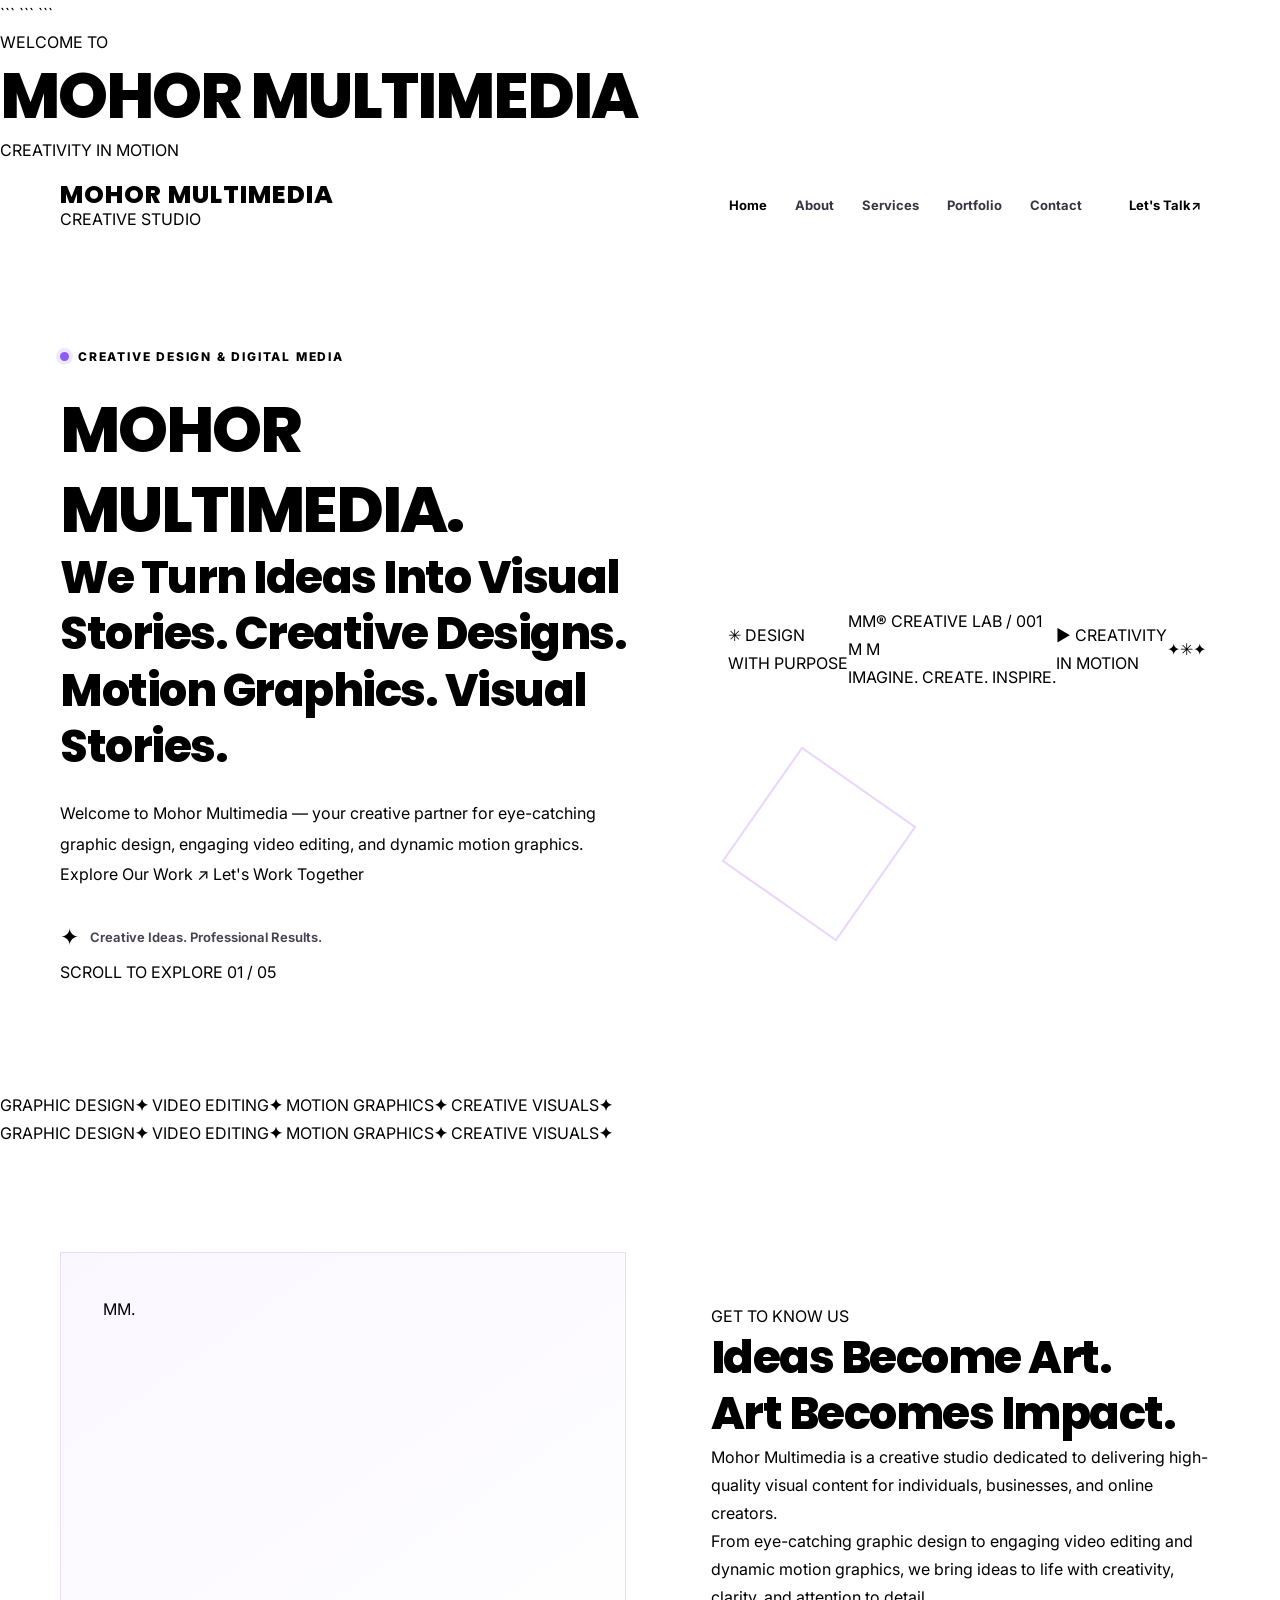
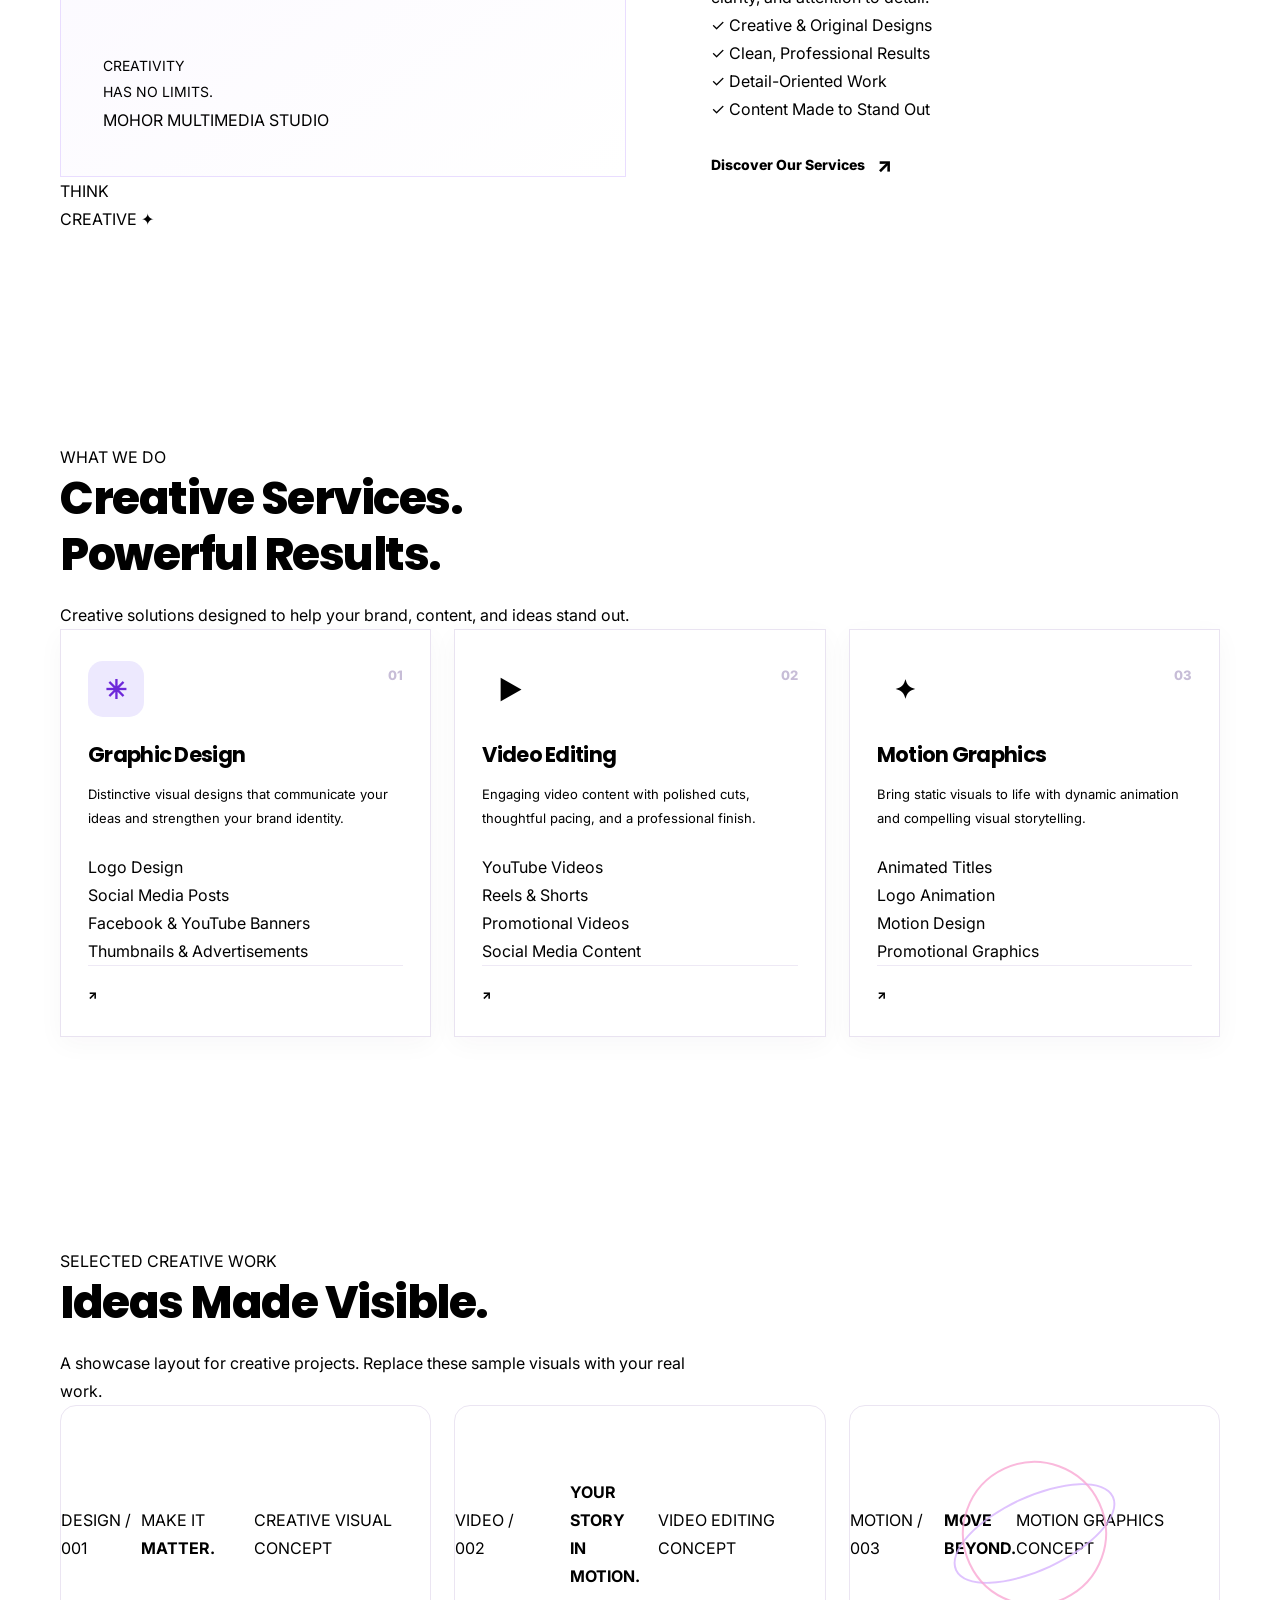
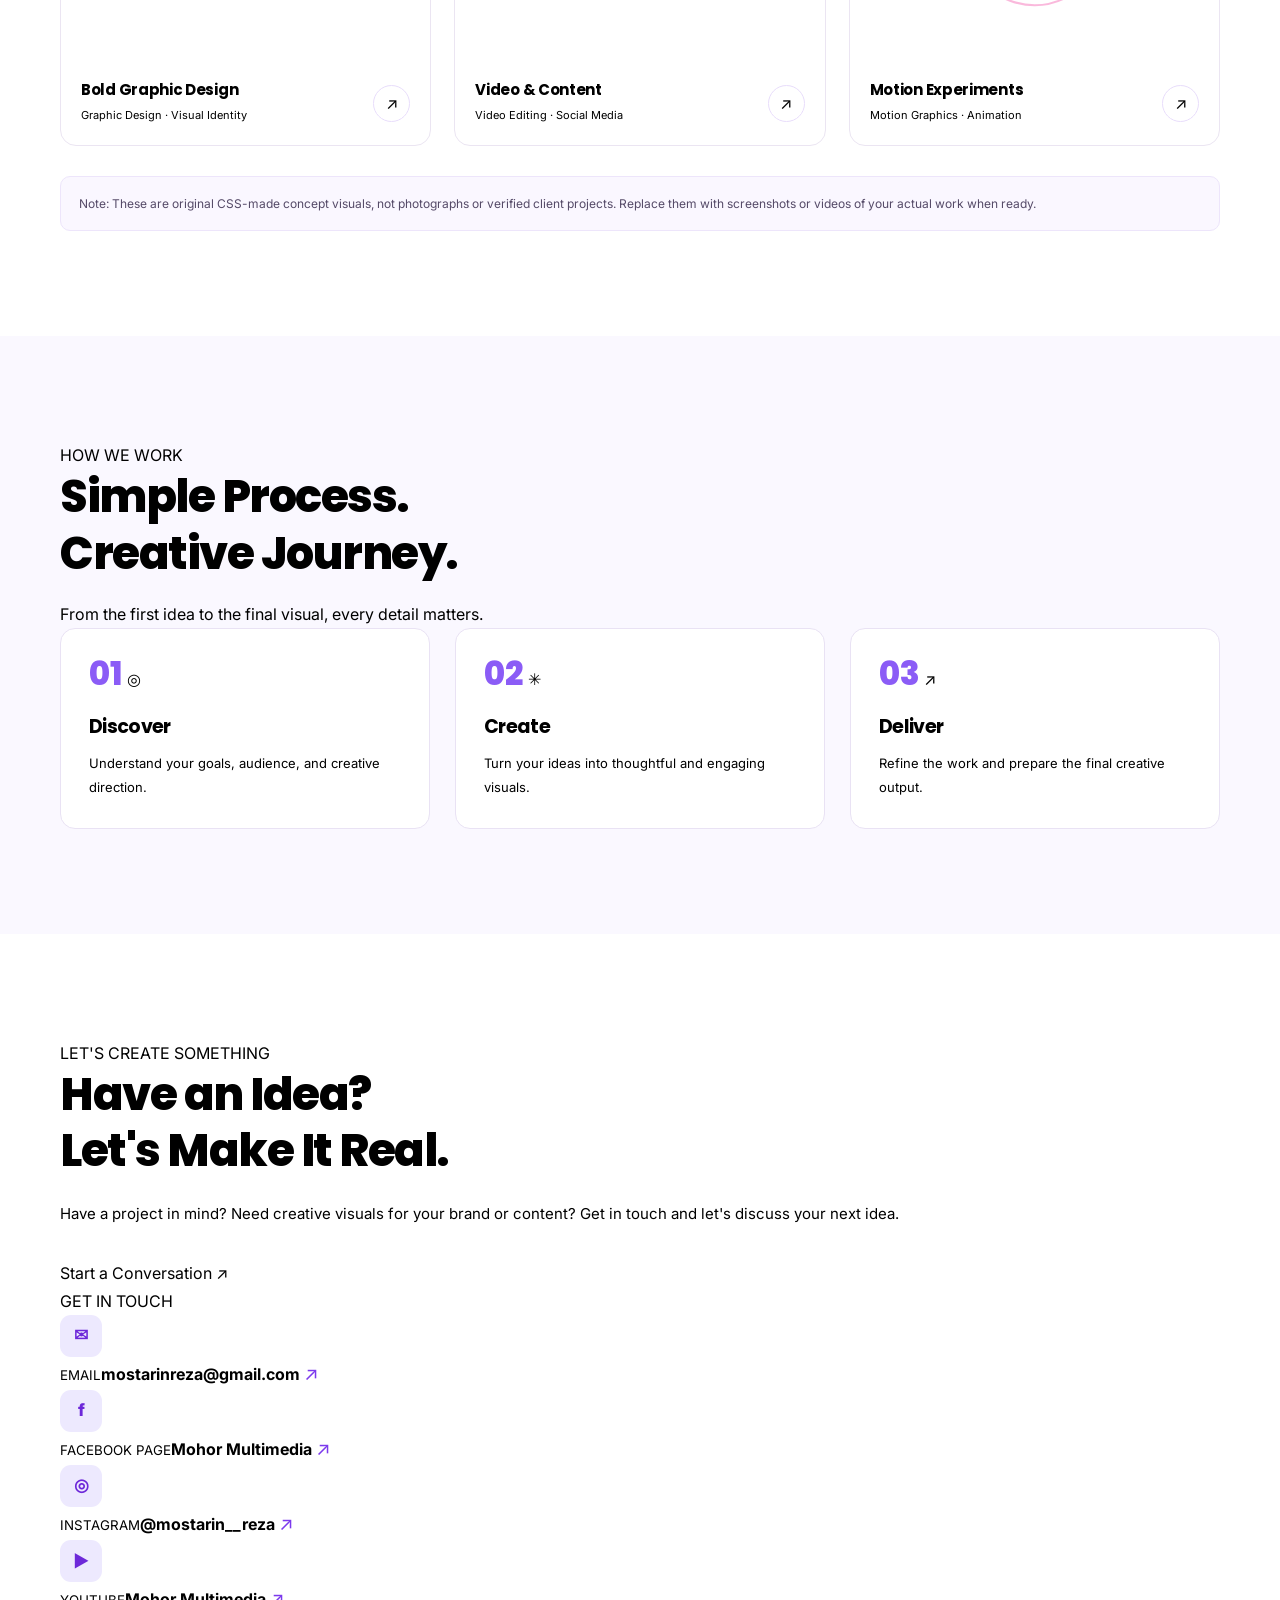
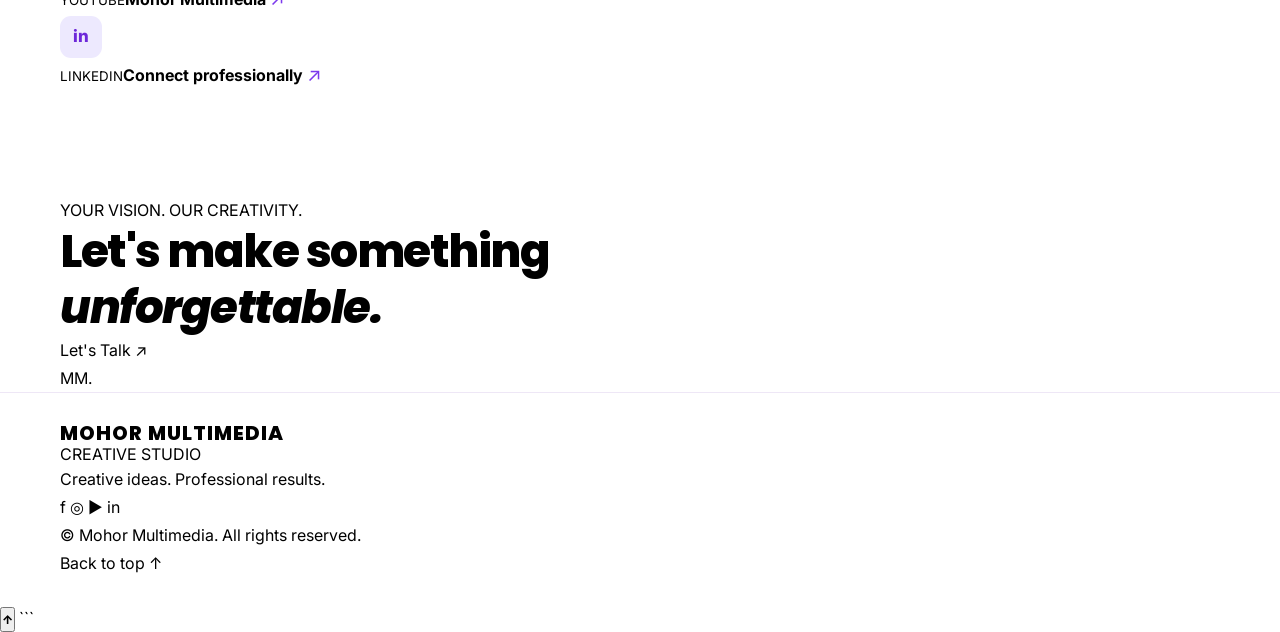
==== commit 83837ebe: "Update index.html" ====
--- a/index.html
+++ b/index.html
@@ -1,827 +1,512 @@
-
 <!DOCTYPE html>
+
 <html lang="en">
 <head>
     <meta charset="UTF-8">
     <meta name="viewport" content="width=device-width, initial-scale=1.0">
 
-    <meta name="theme-color" content="#ffffff">
-    <meta name="author" content="Mostarin Reza Mohor">
-
-    <meta name="description"
-        content="Mohor Multimedia is a creative studio specializing in graphic design, video editing, motion graphics, social media content, and promotional videos.">
-
-    <title>Mohor Multimedia | Creative Design Studio</title>
-
-    <link rel="stylesheet" href="style.css">
-
-    <link rel="preconnect" href="https://fonts.googleapis.com">
-    <link rel="preconnect" href="https://fonts.gstatic.com" crossorigin>
-
-    <link href="https://fonts.googleapis.com/css2?family=Inter:wght@400;500;600;700;800&family=Poppins:wght@400;500;600;700;800&display=swap"
-        rel="stylesheet">
-
-    <script src="script.js" defer></script>
+```
+<meta name="theme-color" content="#ffffff">
+<meta name="description" content="Mohor Multimedia Studio — Graphic Design, Video Editing, Motion Graphics and Creative Visual Solutions.">
+<meta name="author" content="Mostarin Reza Mohor">
+
+<title>Mohor Multimedia | Creative Studio</title>
+
+<link rel="preconnect" href="https://fonts.googleapis.com">
+<link rel="preconnect" href="https://fonts.gstatic.com" crossorigin>
+<link href="https://fonts.googleapis.com/css2?family=Inter:wght@400;500;600;700;800;900&family=Poppins:wght@400;500;600;700;800;900&display=swap" rel="stylesheet">
+
+<link rel="stylesheet" href="style.css">
+<script src="script.js" defer></script>
+```
+
 </head>
 
 <body>
 
-    <!-- HEADER: NO LOGO -->
-
-    <header class="header">
-        <nav class="navbar container" aria-label="Main navigation">
-
-            <a href="#home" class="brand">
-                <span class="brand-name">MOHOR</span>
-                <span class="brand-subtitle">MULTIMEDIA</span>
-            </a>
-
-            <button
-                class="menu-toggle"
-                id="menuToggle"
-                type="button"
+```
+<!-- Welcome Motion Intro -->
+<div class="welcome-screen" id="welcomeScreen" aria-label="Welcome to Mohor Multimedia">
+    <div class="welcome-content">
+        <span class="welcome-small">WELCOME</span>
+        <span class="welcome-to">TO</span>
+        <h1>
+            <span class="welcome-black">MOHOR</span>
+            <span class="welcome-purple">MULTIMEDIA</span>
+        </h1>
+        <div class="welcome-line"></div>
+        <p>CREATIVITY IN MOTION</p>
+    </div>
+</div>
+
+<!-- Navigation -->
+<header class="header" id="header">
+    <nav class="navbar container">
+
+        <a href="#home" class="brand" aria-label="Mohor Multimedia Home">
+            <span class="brand-name">MOHOR <span>MULTIMEDIA</span></span>
+            <span class="brand-caption">CREATIVE STUDIO</span>
+        </a>
+
+        <button class="menu-toggle" id="menuToggle"
                 aria-label="Open navigation menu"
                 aria-expanded="false"
                 aria-controls="navMenu">
-
-                <span></span>
-                <span></span>
-                <span></span>
-
-            </button>
-
-            <ul class="nav-menu" id="navMenu">
-                <li><a class="nav-link active" href="#home">Home</a></li>
-                <li><a class="nav-link" href="#about">About</a></li>
-                <li><a class="nav-link" href="#services">Services</a></li>
-                <li><a class="nav-link" href="#portfolio">Portfolio</a></li>
-                <li><a class="nav-link" href="#contact">Contact</a></li>
-                <li>
-                    <a href="#contact" class="nav-cta">Let's Talk ↗</a>
-                </li>
-            </ul>
-
-        </nav>
-    </header>
-
-
-    <main>
-
-        <!-- HERO SECTION -->
-
-        <section class="hero section" id="home">
-
-            <div class="container hero-grid">
-
-                <div class="hero-content">
-
-                    <span class="eyebrow">
-                        <span class="status-dot"></span>
-                        CREATIVE DESIGN & DIGITAL MEDIA
+            <span></span>
+            <span></span>
+            <span></span>
+        </button>
+
+        <ul class="nav-menu" id="navMenu">
+            <li><a class="nav-link active" href="#home">Home</a></li>
+            <li><a class="nav-link" href="#about">About</a></li>
+            <li><a class="nav-link" href="#services">Services</a></li>
+            <li><a class="nav-link" href="#portfolio">Portfolio</a></li>
+            <li><a class="nav-link" href="#contact">Contact</a></li>
+            <li><a href="#contact" class="nav-cta">Let's Talk <span>↗</span></a></li>
+        </ul>
+
+    </nav>
+</header>
+
+<main>
+
+    <!-- Hero -->
+    <section class="hero section" id="home">
+        <div class="hero-glow hero-glow-one"></div>
+        <div class="hero-glow hero-glow-two"></div>
+
+        <div class="container hero-grid">
+
+            <div class="hero-content reveal">
+                <div class="eyebrow">
+                    <span class="status-dot"></span>
+                    CREATIVE DESIGN & DIGITAL MEDIA
+                </div>
+
+                <h1 class="hero-title">
+                    <span class="hero-mohor">MOHOR</span>
+                    <span class="hero-multimedia">MULTIMEDIA<span class="title-period">.</span></span>
+                </h1>
+
+                <h2 class="hero-tagline">
+                    We Turn Ideas Into
+                    <span class="rotating-words">
+                        <span>Visual Stories.</span>
+                        <span>Creative Designs.</span>
+                        <span>Motion Graphics.</span>
+                        <span>Visual Stories.</span>
                     </span>
-
-                    <h1>
-                        We Create
-                        <span class="gradient-text">Visuals</span>
-                        That Make Your Brand
-                        <span class="gradient-text">Stand Out.</span>
-                    </h1>
-
-                    <p class="hero-description">
-                        Mohor Multimedia is a creative studio dedicated
-                        to delivering high-quality visual content for
-                        individuals, businesses, and online creators.
-                    </p>
-
-                    <div class="hero-buttons">
-                        <a href="#portfolio" class="button button-primary">
-                            Explore Our Work <span>↗</span>
-                        </a>
-
-                        <a href="#contact" class="button button-outline">
-                            Contact Us
-                        </a>
-                    </div>
-
-                    <div class="hero-trust">
-                        <span class="trust-icon">✦</span>
-                        <p>Creative Ideas. Professional Results.</p>
-                    </div>
-
-                </div>
-
-
-                <!-- CSS-BASED VISUAL: NO LOGO OR IMAGE REQUIRED -->
-
-                <div class="hero-visual">
-
-                    <div class="visual-glow"></div>
-
-                    <div class="creative-card card-back">
-                        <div class="mini-label">CREATIVE STUDIO</div>
-                        <div class="abstract-shape shape-one"></div>
-                        <div class="abstract-shape shape-two"></div>
-                    </div>
-
-                    <div class="creative-card card-main">
-
-                        <div class="visual-top">
-                            <span class="visual-tag">DESIGN</span>
-                            <span class="visual-number">01 / 03</span>
+                </h2>
+
+                <p class="hero-description">
+                    Welcome to Mohor Multimedia — your creative partner for
+                    eye-catching graphic design, engaging video editing,
+                    and dynamic motion graphics.
+                </p>
+
+                <div class="hero-actions">
+                    <a href="#portfolio" class="btn btn-primary">
+                        Explore Our Work <span>↗</span>
+                    </a>
+                    <a href="#contact" class="btn btn-secondary">
+                        Let's Work Together
+                    </a>
+                </div>
+
+                <div class="hero-trust">
+                    <span class="trust-icon">✦</span>
+                    <p>Creative Ideas. Professional Results.</p>
+                </div>
+            </div>
+
+            <!-- CSS Motion Graphic Artwork -->
+            <div class="hero-visual reveal">
+                <div class="visual-orbit orbit-one"></div>
+                <div class="visual-orbit orbit-two"></div>
+
+                <div class="visual-badge badge-top">
+                    <span class="badge-symbol">✳</span>
+                    <span>DESIGN<br>WITH PURPOSE</span>
+                </div>
+
+                <div class="creative-art">
+                    <div class="art-topline">
+                        <span>MM®</span>
+                        <span>CREATIVE LAB / 001</span>
+                    </div>
+
+                    <div class="art-circle circle-back"></div>
+                    <div class="art-circle circle-front"></div>
+                    <div class="art-square"></div>
+
+                    <div class="art-letters">
+                        <span>M</span>
+                        <span>M</span>
+                    </div>
+
+                    <div class="art-purple-bar"></div>
+                    <div class="art-bottomline">
+                        <span>IMAGINE.</span>
+                        <span>CREATE.</span>
+                        <span>INSPIRE.</span>
+                    </div>
+                </div>
+
+                <div class="visual-badge badge-bottom">
+                    <span class="badge-play">▶</span>
+                    <span>CREATIVITY<br>IN MOTION</span>
+                </div>
+
+                <div class="floating-star star-one">✦</div>
+                <div class="floating-star star-two">✳</div>
+                <div class="floating-star star-three">✦</div>
+            </div>
+
+        </div>
+
+        <div class="hero-bottom container">
+            <span>SCROLL TO EXPLORE</span>
+            <span class="scroll-line"></span>
+            <span>01 / 05</span>
+        </div>
+    </section>
+
+    <!-- Moving Service Strip -->
+    <div class="marquee" aria-label="Our creative services">
+        <div class="marquee-track">
+            <div class="marquee-group">
+                <span>GRAPHIC DESIGN</span><b>✦</b>
+                <span>VIDEO EDITING</span><b>✦</b>
+                <span>MOTION GRAPHICS</span><b>✦</b>
+                <span>CREATIVE VISUALS</span><b>✦</b>
+            </div>
+            <div class="marquee-group" aria-hidden="true">
+                <span>GRAPHIC DESIGN</span><b>✦</b>
+                <span>VIDEO EDITING</span><b>✦</b>
+                <span>MOTION GRAPHICS</span><b>✦</b>
+                <span>CREATIVE VISUALS</span><b>✦</b>
+            </div>
+        </div>
+    </div>
+
+    <!-- About -->
+    <section class="section about-section" id="about">
+        <div class="container about-grid">
+
+            <div class="about-visual reveal">
+                <div class="about-card">
+                    <span class="about-number">MM.</span>
+                    <div class="about-shape shape-one"></div>
+                    <div class="about-shape shape-two"></div>
+                    <div class="about-shape shape-three"></div>
+                    <p>CREATIVITY<br>HAS NO LIMITS.</p>
+                    <span class="about-card-footer">MOHOR MULTIMEDIA STUDIO</span>
+                </div>
+                <div class="about-sticker">THINK<br>CREATIVE <span>✦</span></div>
+            </div>
+
+            <div class="about-content reveal">
+                <span class="section-kicker">GET TO KNOW US</span>
+                <h2 class="section-title">
+                    Ideas Become Art.<br>
+                    <span>Art Becomes Impact.</span>
+                </h2>
+
+                <p>
+                    Mohor Multimedia is a creative studio dedicated to
+                    delivering high-quality visual content for individuals,
+                    businesses, and online creators.
+                </p>
+
+                <p>
+                    From eye-catching graphic design to engaging video
+                    editing and dynamic motion graphics, we bring ideas
+                    to life with creativity, clarity, and attention to detail.
+                </p>
+
+                <div class="about-points">
+                    <div><span>✓</span> Creative & Original Designs</div>
+                    <div><span>✓</span> Clean, Professional Results</div>
+                    <div><span>✓</span> Detail-Oriented Work</div>
+                    <div><span>✓</span> Content Made to Stand Out</div>
+                </div>
+
+                <a href="#services" class="text-link">Discover Our Services <span>↗</span></a>
+            </div>
+
+        </div>
+    </section>
+
+    <!-- Services -->
+    <section class="section services-section" id="services">
+        <div class="container">
+
+            <div class="section-heading reveal">
+                <div>
+                    <span class="section-kicker">WHAT WE DO</span>
+                    <h2 class="section-title">Creative Services.<br><span>Powerful Results.</span></h2>
+                </div>
+                <p>
+                    Creative solutions designed to help your brand,
+                    content, and ideas stand out.
+                </p>
+            </div>
+
+            <div class="services-grid">
+
+                <article class="service-card reveal">
+                    <div class="service-card-top">
+                        <span class="service-icon icon-purple">✳</span>
+                        <span class="service-number">01</span>
+                    </div>
+                    <h3>Graphic Design</h3>
+                    <p>Distinctive visual designs that communicate your ideas and strengthen your brand identity.</p>
+                    <ul>
+                        <li>Logo Design</li>
+                        <li>Social Media Posts</li>
+                        <li>Facebook & YouTube Banners</li>
+                        <li>Thumbnails & Advertisements</li>
+                    </ul>
+                    <a href="#contact" class="service-link" aria-label="Ask about graphic design">↗</a>
+                </article>
+
+                <article class="service-card reveal">
+                    <div class="service-card-top">
+                        <span class="service-icon icon-dark">▶</span>
+                        <span class="service-number">02</span>
+                    </div>
+                    <h3>Video Editing</h3>
+                    <p>Engaging video content with polished cuts, thoughtful pacing, and a professional finish.</p>
+                    <ul>
+                        <li>YouTube Videos</li>
+                        <li>Reels & Shorts</li>
+                        <li>Promotional Videos</li>
+                        <li>Social Media Content</li>
+                    </ul>
+                    <a href="#contact" class="service-link" aria-label="Ask about video editing">↗</a>
+                </article>
+
+                <article class="service-card reveal">
+                    <div class="service-card-top">
+                        <span class="service-icon icon-light">✦</span>
+                        <span class="service-number">03</span>
+                    </div>
+                    <h3>Motion Graphics</h3>
+                    <p>Bring static visuals to life with dynamic animation and compelling visual storytelling.</p>
+                    <ul>
+                        <li>Animated Titles</li>
+                        <li>Logo Animation</li>
+                        <li>Motion Design</li>
+                        <li>Promotional Graphics</li>
+                    </ul>
+                    <a href="#contact" class="service-link" aria-label="Ask about motion graphics">↗</a>
+                </article>
+
+            </div>
+        </div>
+    </section>
+
+    <!-- Portfolio -->
+    <section class="section portfolio-section" id="portfolio">
+        <div class="container">
+
+            <div class="section-heading reveal">
+                <div>
+                    <span class="section-kicker">SELECTED CREATIVE WORK</span>
+                    <h2 class="section-title">Ideas Made <span>Visible.</span></h2>
+                </div>
+                <p>
+                    A showcase layout for creative projects.
+                    Replace these sample visuals with your real work.
+                </p>
+            </div>
+
+            <div class="portfolio-grid">
+
+                <article class="portfolio-card portfolio-large reveal">
+                    <div class="portfolio-art portfolio-art-one">
+                        <span class="art-label">DESIGN / 001</span>
+                        <div class="poster-shape"></div>
+                        <div class="poster-copy">
+                            <span>MAKE IT</span>
+                            <strong>MATTER.</strong>
                         </div>
-
-                        <div class="visual-art">
-                            <div class="art-circle"></div>
-                            <div class="art-square"></div>
-                            <div class="art-line"></div>
-                            <span class="art-star">✳</span>
-                            <span class="art-text">CREATE<br>YOUR<br>VISION.</span>
-                        </div>
-
-                        <div class="visual-bottom">
-                            <div>
-                                <strong>Mohor Multimedia</strong>
-                                <span>Design · Edit · Create</span>
-                            </div>
-                            <span class="round-arrow">↗</span>
-                        </div>
-
-                    </div>
-
-                    <div class="floating-badge badge-top">
-                        <span>✦</span>
-                        Creative Design
-                    </div>
-
-                    <div class="floating-badge badge-bottom">
-                        <span>▶</span>
-                        Video Editing
-                    </div>
-
-                </div>
-
-            </div>
-
-        </section>
-
-
-        <!-- SERVICE STRIP -->
-
-        <section class="service-strip">
-            <div class="container strip-content">
-                <span>GRAPHIC DESIGN</span>
-                <span class="strip-star">✦</span>
-                <span>VIDEO EDITING</span>
-                <span class="strip-star">✦</span>
-                <span>MOTION GRAPHICS</span>
-                <span class="strip-star">✦</span>
-                <span>DIGITAL CREATIVITY</span>
-            </div>
-        </section>
-
-
-        <!-- ABOUT SECTION -->
-
-        <section class="section about-section" id="about">
-
-            <div class="container about-grid">
-
-                <div class="section-heading">
-
-                    <span class="eyebrow">ABOUT OUR STUDIO</span>
-
-                    <h2>
-                        Creativity With
-                        <span class="gradient-text">Purpose.</span>
-                    </h2>
-
-                    <p class="section-description">
-                        We turn ideas into meaningful visual experiences
-                        that help brands, creators, and businesses
-                        communicate with confidence.
-                    </p>
-
-                    <a href="#services" class="text-link">
-                        Discover Our Services <span>→</span>
-                    </a>
-
-                </div>
-
-                <div class="about-card">
-
-                    <span class="about-quote">“</span>
-
-                    <h3>Good design gets attention. Great design makes an impact.</h3>
-
-                    <p>
-                        Our goal is simple: to make your content look
-                        professional, attractive, and impactful.
-                    </p>
-
-                    <div class="about-divider"></div>
-
-                    <div class="about-signature">
-                        <span class="signature-icon">M</span>
-                        <div>
-                            <strong>Mohor Multimedia</strong>
-                            <span>Creative Design Studio</span>
-                        </div>
-                    </div>
-
-                </div>
-
-            </div>
-
-        </section>
-
-
-        <!-- SERVICES SECTION -->
-
-        <section class="section services-section" id="services">
-
-            <div class="container">
-
-                <div class="section-heading centered">
-
-                    <span class="eyebrow">WHAT WE DO</span>
-
-                    <h2>
-                        Creative Services For
-                        <span class="gradient-text">Your Vision.</span>
-                    </h2>
-
-                    <p class="section-description">
-                        Everything you need to make your digital presence
-                        look polished, professional, and memorable.
-                    </p>
-
-                </div>
-
-
-                <div class="services-grid">
-
-                    <article class="service-card">
-
-                        <div class="service-icon icon-purple">✳</div>
-
-                        <span class="service-number">01</span>
-
-                        <h3>Graphic Design</h3>
-
-                        <p>
-                            Eye-catching visuals that communicate your
-                            message and build a recognizable brand.
-                        </p>
-
-                        <ul class="service-list">
-                            <li>Logo Design</li>
-                            <li>Facebook & YouTube Banners</li>
-                            <li>Social Media Posts</li>
-                            <li>Thumbnails & Ads</li>
-                        </ul>
-
-                        <a href="#contact" class="service-link">
-                            Discuss Your Project →
-                        </a>
-
-                    </article>
-
-
-                    <article class="service-card featured-service">
-
-                        <div class="featured-label">POPULAR SERVICE</div>
-
-                        <div class="service-icon icon-pink">▶</div>
-
-                        <span class="service-number">02</span>
-
-                        <h3>Video Editing</h3>
-
-                        <p>
-                            Engaging video content designed to capture
-                            attention and keep your audience watching.
-                        </p>
-
-                        <ul class="service-list">
-                            <li>Reels & Shorts</li>
-                            <li>YouTube Videos</li>
-                            <li>Promotional Videos</li>
-                            <li>Social Media Video Ads</li>
-                        </ul>
-
-                        <a href="#contact" class="service-link">
-                            Discuss Your Project →
-                        </a>
-
-                    </article>
-
-
-                    <article class="service-card">
-
-                        <div class="service-icon icon-orange">✦</div>
-
-                        <span class="service-number">03</span>
-
-                        <h3>Motion Graphics</h3>
-
-                        <p>
-                            Dynamic animated visuals that make your
-                            message more engaging and memorable.
-                        </p>
-
-                        <ul class="service-list">
-                            <li>Animated Titles</li>
-                            <li>Motion Design</li>
-                            <li>Promotional Animations</li>
-                            <li>Creative Visual Effects</li>
-                        </ul>
-
-                        <a href="#contact" class="service-link">
-                            Discuss Your Project →
-                        </a>
-
-                    </article>
-
-                </div>
-
-            </div>
-
-        </section>
-
-
-        <!-- PORTFOLIO SECTION -->
-
-        <section class="section portfolio-section" id="portfolio">
-
-            <div class="container">
-
-                <div class="portfolio-heading">
-
-                    <div class="section-heading">
-
-                        <span class="eyebrow">SELECTED WORK</span>
-
-                        <h2>
-                            Our Creative
-                            <span class="gradient-text">Portfolio.</span>
-                        </h2>
-
-                        <p class="section-description">
-                            A collection of creative directions and
-                            visual styles for digital platforms.
-                        </p>
-
-                    </div>
-
-                    <a href="#contact" class="button button-outline">
-                        Start a Project ↗
-                    </a>
-
-                </div>
-
-
-                <div class="portfolio-grid">
-
-                    <!-- PROJECT 1 -->
-
-                    <article class="portfolio-card">
-
-                        <div class="portfolio-art art-branding">
-
-                            <span class="portfolio-category">BRANDING</span>
-
-                            <div class="branding-composition">
-                                <span class="branding-small">YOUR BRAND</span>
-                                <span class="branding-big">MAKE<br>IT BOLD.</span>
-                                <span class="branding-circle">✳</span>
-                            </div>
-
-                            <span class="art-index">01</span>
-
-                        </div>
-
-                        <div class="portfolio-info">
-                            <div>
-                                <h3>Brand Identity Design</h3>
-                                <p>Graphic Design · Branding</p>
-                            </div>
-                            <span class="portfolio-arrow">↗</span>
-                        </div>
-
-                    </article>
-
-
-                    <!-- PROJECT 2 -->
-
-                    <article class="portfolio-card">
-
-                        <div class="portfolio-art art-thumbnail">
-
-                            <span class="portfolio-category">YOUTUBE</span>
-
-                            <div class="thumbnail-composition">
-                                <span class="thumbnail-top">CREATE MORE.</span>
-                                <span class="thumbnail-main">THINK<br>BIG!</span>
-                                <span class="thumbnail-circle">▶</span>
-                            </div>
-
-                            <span class="art-index">02</span>
-
-                        </div>
-
-                        <div class="portfolio-info">
-                            <div>
-                                <h3>YouTube Thumbnail</h3>
-                                <p>Thumbnail · Digital Design</p>
-                            </div>
-                            <span class="portfolio-arrow">↗</span>
-                        </div>
-
-                    </article>
-
-
-                    <!-- PROJECT 3 -->
-
-                    <article class="portfolio-card">
-
-                        <div class="portfolio-art art-social">
-
-                            <span class="portfolio-category">SOCIAL MEDIA</span>
-
-                            <div class="social-composition">
-                                <span class="social-mini">YOUR NEXT BIG IDEA</span>
-                                <span class="social-main">SCROLL<br>STOPPING<br>DESIGN.</span>
-                                <span class="social-shape">✦</span>
-                            </div>
-
-                            <span class="art-index">03</span>
-
-                        </div>
-
-                        <div class="portfolio-info">
-                            <div>
-                                <h3>Social Media Creative</h3>
-                                <p>Social Media · Advertising</p>
-                            </div>
-                            <span class="portfolio-arrow">↗</span>
-                        </div>
-
-                    </article>
-
-
-                    <!-- PROJECT 4 -->
-
-                    <article class="portfolio-card">
-
-                        <div class="portfolio-art art-video">
-
-                            <span class="portfolio-category">VIDEO EDITING</span>
-
-                            <div class="video-composition">
-                                <div class="video-play">▶</div>
-                                <span>YOUR STORY.<br>OUR EDIT.</span>
-                                <div class="video-timeline">
-                                    <i></i><i></i><i></i><i></i><i></i>
-                                </div>
-                            </div>
-
-                            <span class="art-index">04</span>
-
-                        </div>
-
-                        <div class="portfolio-info">
-                            <div>
-                                <h3>Video Content Editing</h3>
-                                <p>Video Editing · Reels & Shorts</p>
-                            </div>
-                            <span class="portfolio-arrow">↗</span>
-                        </div>
-
-                    </article>
-
-
-                    <!-- PROJECT 5 -->
-
-                    <article class="portfolio-card">
-
-                        <div class="portfolio-art art-motion">
-
-                            <span class="portfolio-category">MOTION GRAPHICS</span>
-
-                            <div class="motion-composition">
-                                <div class="motion-ring ring-one"></div>
-                                <div class="motion-ring ring-two"></div>
-                                <div class="motion-ring ring-three"></div>
-                                <span>MOTION<br>IN ACTION.</span>
-                            </div>
-
-                            <span class="art-index">05</span>
-
-                        </div>
-
-                        <div class="portfolio-info">
-                            <div>
-                                <h3>Motion Graphics</h3>
-                                <p>Animation · Motion Design</p>
-                            </div>
-                            <span class="portfolio-arrow">↗</span>
-                        </div>
-
-                    </article>
-
-
-                    <!-- PROJECT 6 -->
-
-                    <article class="portfolio-card">
-
-                        <div class="portfolio-art art-ad">
-
-                            <span class="portfolio-category">PROMOTIONAL DESIGN</span>
-
-                            <div class="ad-composition">
-                                <span class="ad-label">MAKE AN IMPACT</span>
-                                <span class="ad-main">YOUR<br>IDEA.<br>AMPLIFIED.</span>
-                                <span class="ad-star">✳</span>
-                            </div>
-
-                            <span class="art-index">06</span>
-
-                        </div>
-
-                        <div class="portfolio-info">
-                            <div>
-                                <h3>Promotional Creative</h3>
-                                <p>Advertising · Digital Campaigns</p>
-                            </div>
-                            <span class="portfolio-arrow">↗</span>
-                        </div>
-
-                    </article>
-
-                </div>
-
-
-                <div class="portfolio-note">
-                    <span>✦</span>
-                    These are illustrative design concepts, not verified
-                    client projects. Replace them with your actual work.
-                </div>
-
-            </div>
-
-        </section>
-
-
-        <!-- PROCESS SECTION -->
-
-        <section class="section process-section">
-
-            <div class="container">
-
-                <div class="section-heading centered">
-
-                    <span class="eyebrow">HOW WE WORK</span>
-
-                    <h2>
-                        Simple Process.
-                        <span class="gradient-text">Great Results.</span>
-                    </h2>
-
-                </div>
-
-
-                <div class="process-grid">
-
-                    <div class="process-item">
-                        <span class="process-number">01</span>
-                        <h3>Discover</h3>
-                        <p>We understand your goals, ideas, and creative needs.</p>
-                    </div>
-
-                    <div class="process-item">
-                        <span class="process-number">02</span>
-                        <h3>Create</h3>
-                        <p>We transform your vision into engaging visual content.</p>
-                    </div>
-
-                    <div class="process-item">
-                        <span class="process-number">03</span>
-                        <h3>Deliver</h3>
-                        <p>We deliver polished creative work ready for your platform.</p>
-                    </div>
-
-                </div>
-
-            </div>
-
-        </section>
-
-
-        <!-- CONTACT SECTION -->
-
-        <section class="section contact-section" id="contact">
-
-            <div class="container">
-
-                <div class="contact-wrapper">
-
-                    <div class="contact-content">
-
-                        <span class="eyebrow">LET'S CREATE SOMETHING</span>
-
-                        <h2>
-                            Have an Idea?
-                            <span class="gradient-text">Let's Make It Real.</span>
-                        </h2>
-
-                        <p>
-                            Need graphic design, video editing, or motion
-                            graphics? Tell us about your project.
-                            Let's create something meaningful together.
-                        </p>
-
-                        <a class="button button-primary"
-                            href="mailto:mostarinreza@gmail.com?subject=Project%20Inquiry%20-%20Mohor%20Multimedia">
-                            Email Us About Your Project ↗
-                        </a>
-
-                    </div>
-
-
-                    <div class="contact-details">
-
-                        <h3>Get In Touch</h3>
-
-                        <a class="contact-item"
-                            href="mailto:mostarinreza@gmail.com">
-
-                            <span class="contact-icon">✉</span>
-
-                            <span>
-                                <small>EMAIL</small>
-                                <strong>mostarinreza@gmail.com</strong>
-                            </span>
-
-                            <span class="contact-arrow">↗</span>
-
-                        </a>
-
-
-                        <a class="contact-item"
-                            href="mailto:mostarin.reza.mohor@gmail.com">
-
-                            <span class="contact-icon">✉</span>
-
-                            <span>
-                                <small>ALTERNATIVE EMAIL</small>
-                                <strong>mostarin.reza.mohor@gmail.com</strong>
-                            </span>
-
-                            <span class="contact-arrow">↗</span>
-
-                        </a>
-
-
-                        <a class="contact-item"
-                            href="https://www.facebook.com/share/1Dy7ekf8Rq/"
-                            target="_blank"
-                            rel="noopener noreferrer">
-
-                            <span class="contact-icon">f</span>
-
-                            <span>
-                                <small>FACEBOOK</small>
-                                <strong>Connect on Facebook</strong>
-                            </span>
-
-                            <span class="contact-arrow">↗</span>
-
-                        </a>
-
-
-                        <a class="contact-item"
-                            href="https://www.facebook.com/share/1DWAb4ixL2/"
-                            target="_blank"
-                            rel="noopener noreferrer">
-
-                            <span class="contact-icon">f</span>
-
-                            <span>
-                                <small>OFFICIAL FACEBOOK PAGE</small>
-                                <strong>Visit Our Page</strong>
-                            </span>
-
-                            <span class="contact-arrow">↗</span>
-
-                        </a>
-
-
-                        <a class="contact-item"
-                            href="https://www.instagram.com/mostarin__reza/"
-                            target="_blank"
-                            rel="noopener noreferrer">
-
-                            <span class="contact-icon">◎</span>
-
-                            <span>
-                                <small>INSTAGRAM</small>
-                                <strong>@mostarin__reza</strong>
-                            </span>
-
-                            <span class="contact-arrow">↗</span>
-
-                        </a>
-
-
-                        <a class="contact-item"
-                            href="https://www.linkedin.com/in/mostarin--rezalinkdin"
-                            target="_blank"
-                            rel="noopener noreferrer">
-
-                            <span class="contact-icon">in</span>
-
-                            <span>
-                                <small>LINKEDIN</small>
-                                <strong>Connect Professionally</strong>
-                            </span>
-
-                            <span class="contact-arrow">↗</span>
-
-                        </a>
-
-
-                        <a class="contact-item"
-                            href="https://www.youtube.com/@Mohor_multimedia"
-                            target="_blank"
-                            rel="noopener noreferrer">
-
-                            <span class="contact-icon">▶</span>
-
-                            <span>
-                                <small>YOUTUBE</small>
-                                <strong>@Mohor_multimedia</strong>
-                            </span>
-
-                            <span class="contact-arrow">↗</span>
-
-                        </a>
-
-                    </div>
-
-                </div>
-
-            </div>
-
-        </section>
-
-
-        <!-- FINAL CTA -->
-
-        <section class="section final-cta">
-
-            <div class="container final-cta-inner">
-
+                        <span class="poster-footer">CREATIVE VISUAL CONCEPT</span>
+                    </div>
+                    <div class="portfolio-info">
+                        <div><h3>Bold Graphic Design</h3><p>Graphic Design · Visual Identity</p></div>
+                        <span class="portfolio-arrow">↗</span>
+                    </div>
+                </article>
+
+                <article class="portfolio-card reveal">
+                    <div class="portfolio-art portfolio-art-two">
+                        <span class="art-label">VIDEO / 002</span>
+                        <div class="video-play">▶</div>
+                        <div class="video-waves"><i></i><i></i><i></i><i></i><i></i><i></i><i></i><i></i><i></i></div>
+                        <strong>YOUR STORY<br>IN MOTION.</strong>
+                        <span class="video-footer">VIDEO EDITING CONCEPT</span>
+                    </div>
+                    <div class="portfolio-info">
+                        <div><h3>Video & Content</h3><p>Video Editing · Social Media</p></div>
+                        <span class="portfolio-arrow">↗</span>
+                    </div>
+                </article>
+
+                <article class="portfolio-card reveal">
+                    <div class="portfolio-art portfolio-art-three">
+                        <span class="art-label">MOTION / 003</span>
+                        <div class="motion-orb"></div>
+                        <div class="motion-ring ring-one"></div>
+                        <div class="motion-ring ring-two"></div>
+                        <strong>MOVE<br>BEYOND.</strong>
+                        <span class="motion-footer">MOTION GRAPHICS CONCEPT</span>
+                    </div>
+                    <div class="portfolio-info">
+                        <div><h3>Motion Experiments</h3><p>Motion Graphics · Animation</p></div>
+                        <span class="portfolio-arrow">↗</span>
+                    </div>
+                </article>
+
+            </div>
+
+            <p class="portfolio-note">
+                Note: These are original CSS-made concept visuals, not photographs or verified client projects.
+                Replace them with screenshots or videos of your actual work when ready.
+            </p>
+
+        </div>
+    </section>
+
+    <!-- Process -->
+    <section class="section process-section" id="process">
+        <div class="container">
+            <div class="section-heading reveal">
                 <div>
-                    <span class="eyebrow">YOUR NEXT PROJECT STARTS HERE</span>
-                    <h2>Let's Bring Your Vision to Life.</h2>
-                </div>
-
-                <a href="mailto:mostarinreza@gmail.com"
-                    class="button button-light">
-                    Start a Conversation ↗
+                    <span class="section-kicker">HOW WE WORK</span>
+                    <h2 class="section-title">Simple Process.<br><span>Creative Journey.</span></h2>
+                </div>
+                <p>From the first idea to the final visual, every detail matters.</p>
+            </div>
+
+            <div class="process-grid">
+                <article class="process-item reveal">
+                    <span class="process-number">01</span>
+                    <span class="process-symbol">◎</span>
+                    <h3>Discover</h3>
+                    <p>Understand your goals, audience, and creative direction.</p>
+                </article>
+                <article class="process-item reveal">
+                    <span class="process-number">02</span>
+                    <span class="process-symbol">✳</span>
+                    <h3>Create</h3>
+                    <p>Turn your ideas into thoughtful and engaging visuals.</p>
+                </article>
+                <article class="process-item reveal">
+                    <span class="process-number">03</span>
+                    <span class="process-symbol">↗</span>
+                    <h3>Deliver</h3>
+                    <p>Refine the work and prepare the final creative output.</p>
+                </article>
+            </div>
+        </div>
+    </section>
+
+    <!-- Contact -->
+    <section class="section contact-section" id="contact">
+        <div class="container contact-grid">
+
+            <div class="contact-content reveal">
+                <span class="section-kicker">LET'S CREATE SOMETHING</span>
+                <h2 class="section-title">Have an Idea?<br><span>Let's Make It Real.</span></h2>
+                <p>
+                    Have a project in mind? Need creative visuals for your brand
+                    or content? Get in touch and let's discuss your next idea.
+                </p>
+
+                <a href="mailto:mostarinreza@gmail.com" class="btn btn-primary contact-main-btn">
+                    Start a Conversation <span>↗</span>
                 </a>
-
-            </div>
-
-        </section>
-
-    </main>
-
-
-    <!-- FOOTER -->
-
-    <footer class="footer">
-
-        <div class="container footer-inner">
-
-            <a href="#home" class="brand footer-brand">
-                <span class="brand-name">MOHOR</span>
-                <span class="brand-subtitle">MULTIMEDIA</span>
-            </a>
-
-            <p>
-                © <span id="currentYear"></span> Mohor Multimedia.
-                All rights reserved.
-            </p>
-
-            <a href="#home" class="back-to-top">
-                Back to Top ↑
-            </a>
-
-        </div>
-
-    </footer>
+            </div>
+
+            <div class="contact-card reveal">
+                <span class="contact-card-kicker">GET IN TOUCH</span>
+
+                <a href="mailto:mostarinreza@gmail.com" class="contact-row">
+                    <span class="contact-icon">✉</span>
+                    <span class="contact-row-text"><small>EMAIL</small><strong>mostarinreza@gmail.com</strong></span>
+                    <span class="contact-arrow">↗</span>
+                </a>
+
+                <a href="https://www.facebook.com/share/1DWAb4ixL2/" target="_blank" rel="noopener noreferrer" class="contact-row">
+                    <span class="contact-icon">f</span>
+                    <span class="contact-row-text"><small>FACEBOOK PAGE</small><strong>Mohor Multimedia</strong></span>
+                    <span class="contact-arrow">↗</span>
+                </a>
+
+                <a href="https://www.instagram.com/mostarin__reza?exln=NHdqcGlqejVvMzdz" target="_blank" rel="noopener noreferrer" class="contact-row">
+                    <span class="contact-icon">◎</span>
+                    <span class="contact-row-text"><small>INSTAGRAM</small><strong>@mostarin__reza</strong></span>
+                    <span class="contact-arrow">↗</span>
+                </a>
+
+                <a href="https://www.youtube.com/@Mohor_multimedia" target="_blank" rel="noopener noreferrer" class="contact-row">
+                    <span class="contact-icon">▶</span>
+                    <span class="contact-row-text"><small>YOUTUBE</small><strong>Mohor Multimedia</strong></span>
+                    <span class="contact-arrow">↗</span>
+                </a>
+
+                <a href="https://www.linkedin.com/in/mostarin--rezalinkdin" target="_blank" rel="noopener noreferrer" class="contact-row">
+                    <span class="contact-icon">in</span>
+                    <span class="contact-row-text"><small>LINKEDIN</small><strong>Connect professionally</strong></span>
+                    <span class="contact-arrow">↗</span>
+                </a>
+            </div>
+
+        </div>
+    </section>
+
+    <!-- CTA -->
+    <section class="cta-section">
+        <div class="container cta-inner reveal">
+            <div>
+                <span>YOUR VISION. OUR CREATIVITY.</span>
+                <h2>Let's make something<br><em>unforgettable.</em></h2>
+            </div>
+            <a href="mailto:mostarinreza@gmail.com" class="cta-button">Let's Talk <span>↗</span></a>
+            <div class="cta-decoration">MM.</div>
+        </div>
+    </section>
+
+</main>
+
+<!-- Footer -->
+<footer class="footer">
+    <div class="container footer-top">
+        <a href="#home" class="brand footer-brand">
+            <span class="brand-name">MOHOR <span>MULTIMEDIA</span></span>
+            <span class="brand-caption">CREATIVE STUDIO</span>
+        </a>
+
+        <p>Creative ideas. Professional results.</p>
+
+        <div class="footer-socials">
+            <a href="https://www.facebook.com/share/1DWAb4ixL2/" target="_blank" rel="noopener noreferrer" aria-label="Facebook">f</a>
+            <a href="https://www.instagram.com/mostarin__reza?exln=NHdqcGlqejVvMzdz" target="_blank" rel="noopener noreferrer" aria-label="Instagram">◎</a>
+            <a href="https://www.youtube.com/@Mohor_multimedia" target="_blank" rel="noopener noreferrer" aria-label="YouTube">▶</a>
+            <a href="https://www.linkedin.com/in/mostarin--rezalinkdin" target="_blank" rel="noopener noreferrer" aria-label="LinkedIn">in</a>
+        </div>
+    </div>
+
+    <div class="container footer-bottom">
+        <p>© <span id="currentYear"></span> Mohor Multimedia. All rights reserved.</p>
+        <a href="#home">Back to top ↑</a>
+    </div>
+</footer>
+
+<button class="back-to-top" id="backToTop" aria-label="Back to top">↑</button>
+```
 
 </body>
 </html>
-```
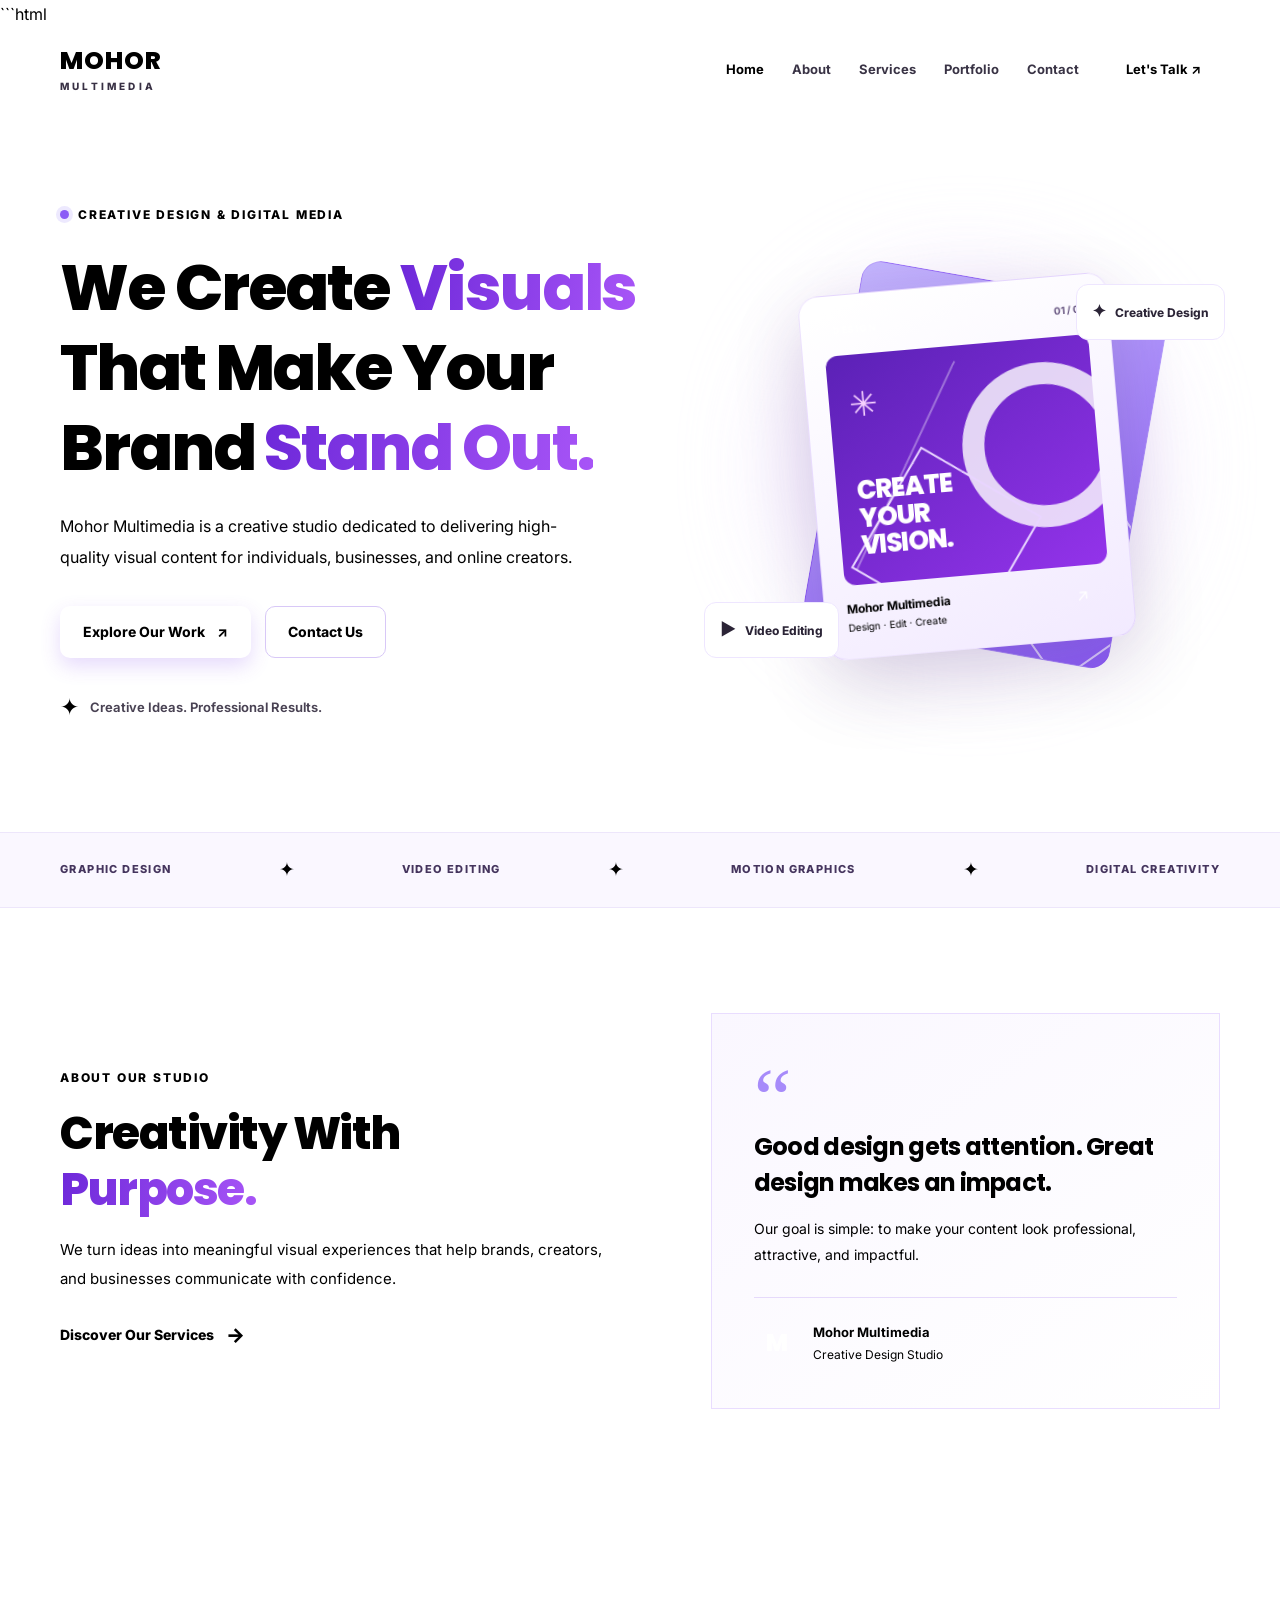
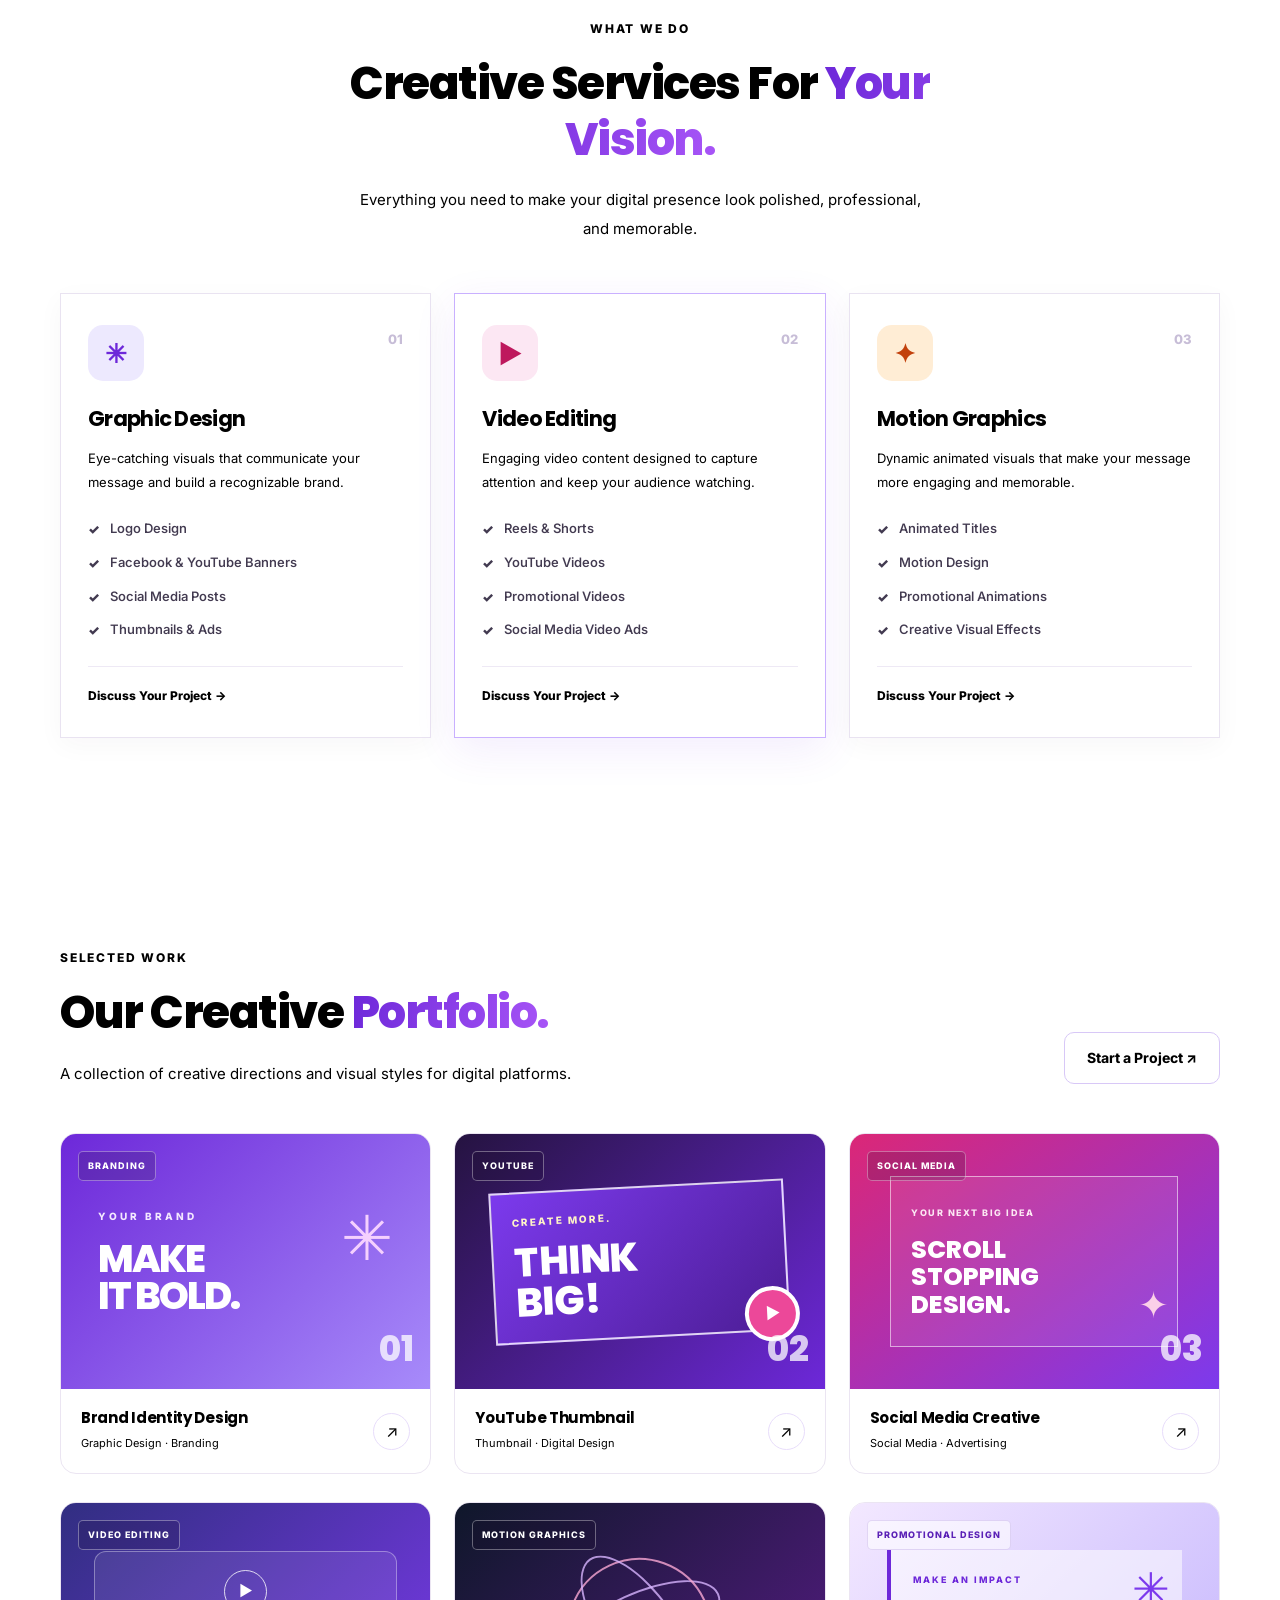
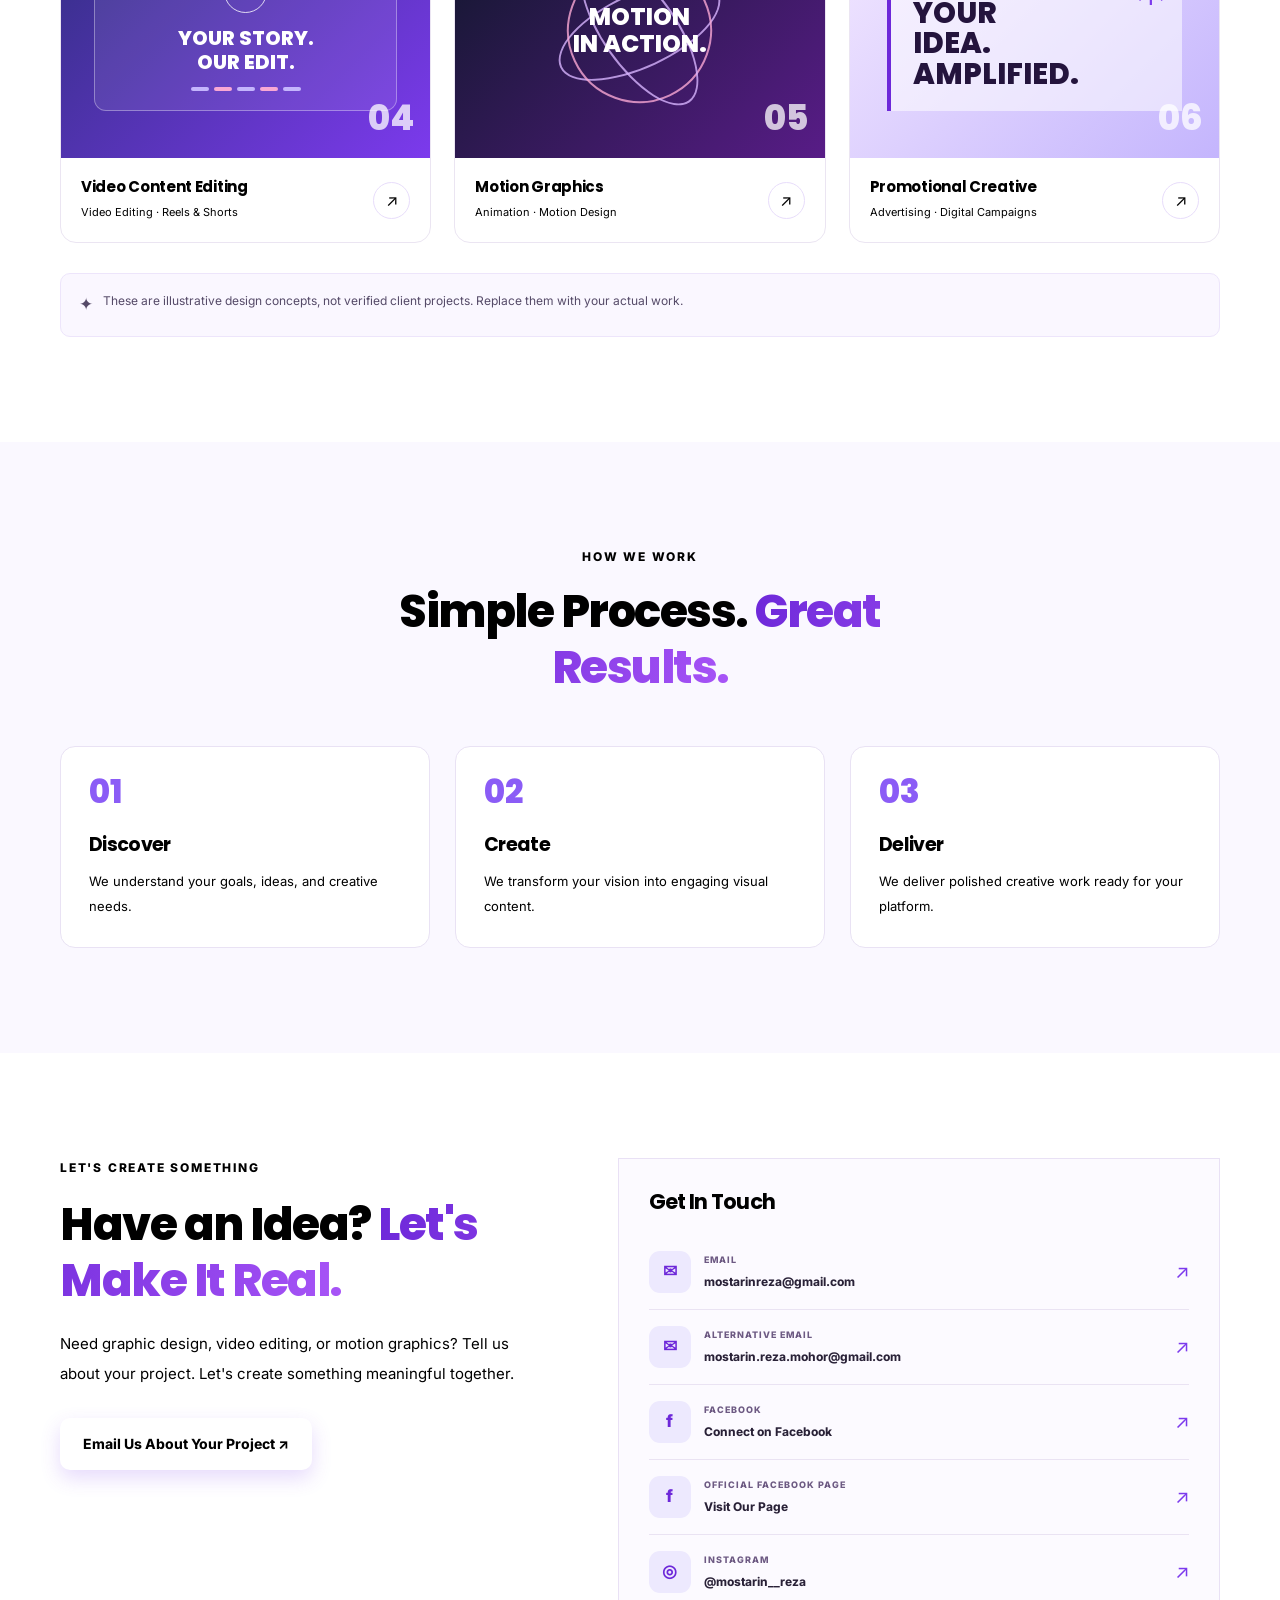
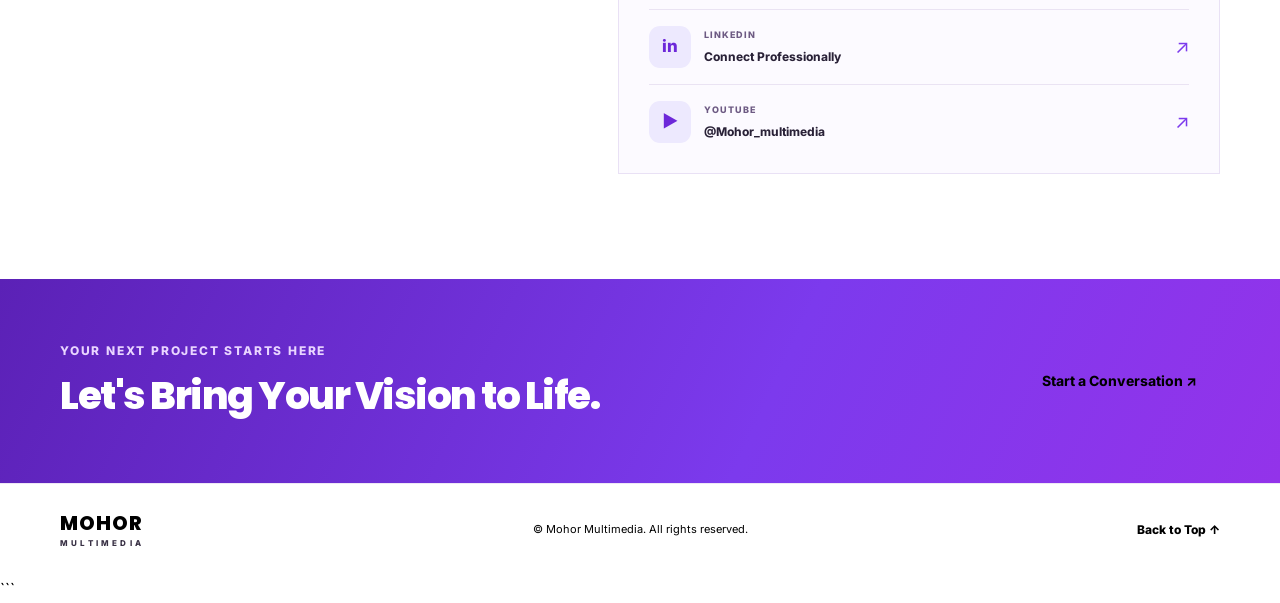
==== commit c42be659: "Update index.html" ====
--- a/index.html
+++ b/index.html
@@ -1,512 +1,827 @@
+```html
 <!DOCTYPE html>
-
 <html lang="en">
 <head>
     <meta charset="UTF-8">
     <meta name="viewport" content="width=device-width, initial-scale=1.0">
 
-```
-<meta name="theme-color" content="#ffffff">
-<meta name="description" content="Mohor Multimedia Studio — Graphic Design, Video Editing, Motion Graphics and Creative Visual Solutions.">
-<meta name="author" content="Mostarin Reza Mohor">
-
-<title>Mohor Multimedia | Creative Studio</title>
-
-<link rel="preconnect" href="https://fonts.googleapis.com">
-<link rel="preconnect" href="https://fonts.gstatic.com" crossorigin>
-<link href="https://fonts.googleapis.com/css2?family=Inter:wght@400;500;600;700;800;900&family=Poppins:wght@400;500;600;700;800;900&display=swap" rel="stylesheet">
-
-<link rel="stylesheet" href="style.css">
-<script src="script.js" defer></script>
-```
-
+    <meta name="theme-color" content="#ffffff">
+    <meta name="author" content="Mostarin Reza Mohor">
+
+    <meta name="description"
+        content="Mohor Multimedia is a creative studio specializing in graphic design, video editing, motion graphics, social media content, and promotional videos.">
+
+    <title>Mohor Multimedia | Creative Design Studio</title>
+
+    <link rel="stylesheet" href="style.css">
+
+    <link rel="preconnect" href="https://fonts.googleapis.com">
+    <link rel="preconnect" href="https://fonts.gstatic.com" crossorigin>
+
+    <link href="https://fonts.googleapis.com/css2?family=Inter:wght@400;500;600;700;800&family=Poppins:wght@400;500;600;700;800&display=swap"
+        rel="stylesheet">
+
+    <script src="script.js" defer></script>
 </head>
 
 <body>
 
-```
-<!-- Welcome Motion Intro -->
-<div class="welcome-screen" id="welcomeScreen" aria-label="Welcome to Mohor Multimedia">
-    <div class="welcome-content">
-        <span class="welcome-small">WELCOME</span>
-        <span class="welcome-to">TO</span>
-        <h1>
-            <span class="welcome-black">MOHOR</span>
-            <span class="welcome-purple">MULTIMEDIA</span>
-        </h1>
-        <div class="welcome-line"></div>
-        <p>CREATIVITY IN MOTION</p>
-    </div>
-</div>
-
-<!-- Navigation -->
-<header class="header" id="header">
-    <nav class="navbar container">
-
-        <a href="#home" class="brand" aria-label="Mohor Multimedia Home">
-            <span class="brand-name">MOHOR <span>MULTIMEDIA</span></span>
-            <span class="brand-caption">CREATIVE STUDIO</span>
-        </a>
-
-        <button class="menu-toggle" id="menuToggle"
+    <!-- HEADER: NO LOGO -->
+
+    <header class="header">
+        <nav class="navbar container" aria-label="Main navigation">
+
+            <a href="#home" class="brand">
+                <span class="brand-name">MOHOR</span>
+                <span class="brand-subtitle">MULTIMEDIA</span>
+            </a>
+
+            <button
+                class="menu-toggle"
+                id="menuToggle"
+                type="button"
                 aria-label="Open navigation menu"
                 aria-expanded="false"
                 aria-controls="navMenu">
-            <span></span>
-            <span></span>
-            <span></span>
-        </button>
-
-        <ul class="nav-menu" id="navMenu">
-            <li><a class="nav-link active" href="#home">Home</a></li>
-            <li><a class="nav-link" href="#about">About</a></li>
-            <li><a class="nav-link" href="#services">Services</a></li>
-            <li><a class="nav-link" href="#portfolio">Portfolio</a></li>
-            <li><a class="nav-link" href="#contact">Contact</a></li>
-            <li><a href="#contact" class="nav-cta">Let's Talk <span>↗</span></a></li>
-        </ul>
-
-    </nav>
-</header>
-
-<main>
-
-    <!-- Hero -->
-    <section class="hero section" id="home">
-        <div class="hero-glow hero-glow-one"></div>
-        <div class="hero-glow hero-glow-two"></div>
-
-        <div class="container hero-grid">
-
-            <div class="hero-content reveal">
-                <div class="eyebrow">
-                    <span class="status-dot"></span>
-                    CREATIVE DESIGN & DIGITAL MEDIA
-                </div>
-
-                <h1 class="hero-title">
-                    <span class="hero-mohor">MOHOR</span>
-                    <span class="hero-multimedia">MULTIMEDIA<span class="title-period">.</span></span>
-                </h1>
-
-                <h2 class="hero-tagline">
-                    We Turn Ideas Into
-                    <span class="rotating-words">
-                        <span>Visual Stories.</span>
-                        <span>Creative Designs.</span>
-                        <span>Motion Graphics.</span>
-                        <span>Visual Stories.</span>
+
+                <span></span>
+                <span></span>
+                <span></span>
+
+            </button>
+
+            <ul class="nav-menu" id="navMenu">
+                <li><a class="nav-link active" href="#home">Home</a></li>
+                <li><a class="nav-link" href="#about">About</a></li>
+                <li><a class="nav-link" href="#services">Services</a></li>
+                <li><a class="nav-link" href="#portfolio">Portfolio</a></li>
+                <li><a class="nav-link" href="#contact">Contact</a></li>
+                <li>
+                    <a href="#contact" class="nav-cta">Let's Talk ↗</a>
+                </li>
+            </ul>
+
+        </nav>
+    </header>
+
+
+    <main>
+
+        <!-- HERO SECTION -->
+
+        <section class="hero section" id="home">
+
+            <div class="container hero-grid">
+
+                <div class="hero-content">
+
+                    <span class="eyebrow">
+                        <span class="status-dot"></span>
+                        CREATIVE DESIGN & DIGITAL MEDIA
                     </span>
-                </h2>
-
-                <p class="hero-description">
-                    Welcome to Mohor Multimedia — your creative partner for
-                    eye-catching graphic design, engaging video editing,
-                    and dynamic motion graphics.
-                </p>
-
-                <div class="hero-actions">
-                    <a href="#portfolio" class="btn btn-primary">
-                        Explore Our Work <span>↗</span>
+
+                    <h1>
+                        We Create
+                        <span class="gradient-text">Visuals</span>
+                        That Make Your Brand
+                        <span class="gradient-text">Stand Out.</span>
+                    </h1>
+
+                    <p class="hero-description">
+                        Mohor Multimedia is a creative studio dedicated
+                        to delivering high-quality visual content for
+                        individuals, businesses, and online creators.
+                    </p>
+
+                    <div class="hero-buttons">
+                        <a href="#portfolio" class="button button-primary">
+                            Explore Our Work <span>↗</span>
+                        </a>
+
+                        <a href="#contact" class="button button-outline">
+                            Contact Us
+                        </a>
+                    </div>
+
+                    <div class="hero-trust">
+                        <span class="trust-icon">✦</span>
+                        <p>Creative Ideas. Professional Results.</p>
+                    </div>
+
+                </div>
+
+
+                <!-- CSS-BASED VISUAL: NO LOGO OR IMAGE REQUIRED -->
+
+                <div class="hero-visual">
+
+                    <div class="visual-glow"></div>
+
+                    <div class="creative-card card-back">
+                        <div class="mini-label">CREATIVE STUDIO</div>
+                        <div class="abstract-shape shape-one"></div>
+                        <div class="abstract-shape shape-two"></div>
+                    </div>
+
+                    <div class="creative-card card-main">
+
+                        <div class="visual-top">
+                            <span class="visual-tag">DESIGN</span>
+                            <span class="visual-number">01 / 03</span>
+                        </div>
+
+                        <div class="visual-art">
+                            <div class="art-circle"></div>
+                            <div class="art-square"></div>
+                            <div class="art-line"></div>
+                            <span class="art-star">✳</span>
+                            <span class="art-text">CREATE<br>YOUR<br>VISION.</span>
+                        </div>
+
+                        <div class="visual-bottom">
+                            <div>
+                                <strong>Mohor Multimedia</strong>
+                                <span>Design · Edit · Create</span>
+                            </div>
+                            <span class="round-arrow">↗</span>
+                        </div>
+
+                    </div>
+
+                    <div class="floating-badge badge-top">
+                        <span>✦</span>
+                        Creative Design
+                    </div>
+
+                    <div class="floating-badge badge-bottom">
+                        <span>▶</span>
+                        Video Editing
+                    </div>
+
+                </div>
+
+            </div>
+
+        </section>
+
+
+        <!-- SERVICE STRIP -->
+
+        <section class="service-strip">
+            <div class="container strip-content">
+                <span>GRAPHIC DESIGN</span>
+                <span class="strip-star">✦</span>
+                <span>VIDEO EDITING</span>
+                <span class="strip-star">✦</span>
+                <span>MOTION GRAPHICS</span>
+                <span class="strip-star">✦</span>
+                <span>DIGITAL CREATIVITY</span>
+            </div>
+        </section>
+
+
+        <!-- ABOUT SECTION -->
+
+        <section class="section about-section" id="about">
+
+            <div class="container about-grid">
+
+                <div class="section-heading">
+
+                    <span class="eyebrow">ABOUT OUR STUDIO</span>
+
+                    <h2>
+                        Creativity With
+                        <span class="gradient-text">Purpose.</span>
+                    </h2>
+
+                    <p class="section-description">
+                        We turn ideas into meaningful visual experiences
+                        that help brands, creators, and businesses
+                        communicate with confidence.
+                    </p>
+
+                    <a href="#services" class="text-link">
+                        Discover Our Services <span>→</span>
                     </a>
-                    <a href="#contact" class="btn btn-secondary">
-                        Let's Work Together
+
+                </div>
+
+                <div class="about-card">
+
+                    <span class="about-quote">“</span>
+
+                    <h3>Good design gets attention. Great design makes an impact.</h3>
+
+                    <p>
+                        Our goal is simple: to make your content look
+                        professional, attractive, and impactful.
+                    </p>
+
+                    <div class="about-divider"></div>
+
+                    <div class="about-signature">
+                        <span class="signature-icon">M</span>
+                        <div>
+                            <strong>Mohor Multimedia</strong>
+                            <span>Creative Design Studio</span>
+                        </div>
+                    </div>
+
+                </div>
+
+            </div>
+
+        </section>
+
+
+        <!-- SERVICES SECTION -->
+
+        <section class="section services-section" id="services">
+
+            <div class="container">
+
+                <div class="section-heading centered">
+
+                    <span class="eyebrow">WHAT WE DO</span>
+
+                    <h2>
+                        Creative Services For
+                        <span class="gradient-text">Your Vision.</span>
+                    </h2>
+
+                    <p class="section-description">
+                        Everything you need to make your digital presence
+                        look polished, professional, and memorable.
+                    </p>
+
+                </div>
+
+
+                <div class="services-grid">
+
+                    <article class="service-card">
+
+                        <div class="service-icon icon-purple">✳</div>
+
+                        <span class="service-number">01</span>
+
+                        <h3>Graphic Design</h3>
+
+                        <p>
+                            Eye-catching visuals that communicate your
+                            message and build a recognizable brand.
+                        </p>
+
+                        <ul class="service-list">
+                            <li>Logo Design</li>
+                            <li>Facebook & YouTube Banners</li>
+                            <li>Social Media Posts</li>
+                            <li>Thumbnails & Ads</li>
+                        </ul>
+
+                        <a href="#contact" class="service-link">
+                            Discuss Your Project →
+                        </a>
+
+                    </article>
+
+
+                    <article class="service-card featured-service">
+
+                        <div class="featured-label">POPULAR SERVICE</div>
+
+                        <div class="service-icon icon-pink">▶</div>
+
+                        <span class="service-number">02</span>
+
+                        <h3>Video Editing</h3>
+
+                        <p>
+                            Engaging video content designed to capture
+                            attention and keep your audience watching.
+                        </p>
+
+                        <ul class="service-list">
+                            <li>Reels & Shorts</li>
+                            <li>YouTube Videos</li>
+                            <li>Promotional Videos</li>
+                            <li>Social Media Video Ads</li>
+                        </ul>
+
+                        <a href="#contact" class="service-link">
+                            Discuss Your Project →
+                        </a>
+
+                    </article>
+
+
+                    <article class="service-card">
+
+                        <div class="service-icon icon-orange">✦</div>
+
+                        <span class="service-number">03</span>
+
+                        <h3>Motion Graphics</h3>
+
+                        <p>
+                            Dynamic animated visuals that make your
+                            message more engaging and memorable.
+                        </p>
+
+                        <ul class="service-list">
+                            <li>Animated Titles</li>
+                            <li>Motion Design</li>
+                            <li>Promotional Animations</li>
+                            <li>Creative Visual Effects</li>
+                        </ul>
+
+                        <a href="#contact" class="service-link">
+                            Discuss Your Project →
+                        </a>
+
+                    </article>
+
+                </div>
+
+            </div>
+
+        </section>
+
+
+        <!-- PORTFOLIO SECTION -->
+
+        <section class="section portfolio-section" id="portfolio">
+
+            <div class="container">
+
+                <div class="portfolio-heading">
+
+                    <div class="section-heading">
+
+                        <span class="eyebrow">SELECTED WORK</span>
+
+                        <h2>
+                            Our Creative
+                            <span class="gradient-text">Portfolio.</span>
+                        </h2>
+
+                        <p class="section-description">
+                            A collection of creative directions and
+                            visual styles for digital platforms.
+                        </p>
+
+                    </div>
+
+                    <a href="#contact" class="button button-outline">
+                        Start a Project ↗
                     </a>
-                </div>
-
-                <div class="hero-trust">
-                    <span class="trust-icon">✦</span>
-                    <p>Creative Ideas. Professional Results.</p>
-                </div>
+
+                </div>
+
+
+                <div class="portfolio-grid">
+
+                    <!-- PROJECT 1 -->
+
+                    <article class="portfolio-card">
+
+                        <div class="portfolio-art art-branding">
+
+                            <span class="portfolio-category">BRANDING</span>
+
+                            <div class="branding-composition">
+                                <span class="branding-small">YOUR BRAND</span>
+                                <span class="branding-big">MAKE<br>IT BOLD.</span>
+                                <span class="branding-circle">✳</span>
+                            </div>
+
+                            <span class="art-index">01</span>
+
+                        </div>
+
+                        <div class="portfolio-info">
+                            <div>
+                                <h3>Brand Identity Design</h3>
+                                <p>Graphic Design · Branding</p>
+                            </div>
+                            <span class="portfolio-arrow">↗</span>
+                        </div>
+
+                    </article>
+
+
+                    <!-- PROJECT 2 -->
+
+                    <article class="portfolio-card">
+
+                        <div class="portfolio-art art-thumbnail">
+
+                            <span class="portfolio-category">YOUTUBE</span>
+
+                            <div class="thumbnail-composition">
+                                <span class="thumbnail-top">CREATE MORE.</span>
+                                <span class="thumbnail-main">THINK<br>BIG!</span>
+                                <span class="thumbnail-circle">▶</span>
+                            </div>
+
+                            <span class="art-index">02</span>
+
+                        </div>
+
+                        <div class="portfolio-info">
+                            <div>
+                                <h3>YouTube Thumbnail</h3>
+                                <p>Thumbnail · Digital Design</p>
+                            </div>
+                            <span class="portfolio-arrow">↗</span>
+                        </div>
+
+                    </article>
+
+
+                    <!-- PROJECT 3 -->
+
+                    <article class="portfolio-card">
+
+                        <div class="portfolio-art art-social">
+
+                            <span class="portfolio-category">SOCIAL MEDIA</span>
+
+                            <div class="social-composition">
+                                <span class="social-mini">YOUR NEXT BIG IDEA</span>
+                                <span class="social-main">SCROLL<br>STOPPING<br>DESIGN.</span>
+                                <span class="social-shape">✦</span>
+                            </div>
+
+                            <span class="art-index">03</span>
+
+                        </div>
+
+                        <div class="portfolio-info">
+                            <div>
+                                <h3>Social Media Creative</h3>
+                                <p>Social Media · Advertising</p>
+                            </div>
+                            <span class="portfolio-arrow">↗</span>
+                        </div>
+
+                    </article>
+
+
+                    <!-- PROJECT 4 -->
+
+                    <article class="portfolio-card">
+
+                        <div class="portfolio-art art-video">
+
+                            <span class="portfolio-category">VIDEO EDITING</span>
+
+                            <div class="video-composition">
+                                <div class="video-play">▶</div>
+                                <span>YOUR STORY.<br>OUR EDIT.</span>
+                                <div class="video-timeline">
+                                    <i></i><i></i><i></i><i></i><i></i>
+                                </div>
+                            </div>
+
+                            <span class="art-index">04</span>
+
+                        </div>
+
+                        <div class="portfolio-info">
+                            <div>
+                                <h3>Video Content Editing</h3>
+                                <p>Video Editing · Reels & Shorts</p>
+                            </div>
+                            <span class="portfolio-arrow">↗</span>
+                        </div>
+
+                    </article>
+
+
+                    <!-- PROJECT 5 -->
+
+                    <article class="portfolio-card">
+
+                        <div class="portfolio-art art-motion">
+
+                            <span class="portfolio-category">MOTION GRAPHICS</span>
+
+                            <div class="motion-composition">
+                                <div class="motion-ring ring-one"></div>
+                                <div class="motion-ring ring-two"></div>
+                                <div class="motion-ring ring-three"></div>
+                                <span>MOTION<br>IN ACTION.</span>
+                            </div>
+
+                            <span class="art-index">05</span>
+
+                        </div>
+
+                        <div class="portfolio-info">
+                            <div>
+                                <h3>Motion Graphics</h3>
+                                <p>Animation · Motion Design</p>
+                            </div>
+                            <span class="portfolio-arrow">↗</span>
+                        </div>
+
+                    </article>
+
+
+                    <!-- PROJECT 6 -->
+
+                    <article class="portfolio-card">
+
+                        <div class="portfolio-art art-ad">
+
+                            <span class="portfolio-category">PROMOTIONAL DESIGN</span>
+
+                            <div class="ad-composition">
+                                <span class="ad-label">MAKE AN IMPACT</span>
+                                <span class="ad-main">YOUR<br>IDEA.<br>AMPLIFIED.</span>
+                                <span class="ad-star">✳</span>
+                            </div>
+
+                            <span class="art-index">06</span>
+
+                        </div>
+
+                        <div class="portfolio-info">
+                            <div>
+                                <h3>Promotional Creative</h3>
+                                <p>Advertising · Digital Campaigns</p>
+                            </div>
+                            <span class="portfolio-arrow">↗</span>
+                        </div>
+
+                    </article>
+
+                </div>
+
+
+                <div class="portfolio-note">
+                    <span>✦</span>
+                    These are illustrative design concepts, not verified
+                    client projects. Replace them with your actual work.
+                </div>
+
             </div>
 
-            <!-- CSS Motion Graphic Artwork -->
-            <div class="hero-visual reveal">
-                <div class="visual-orbit orbit-one"></div>
-                <div class="visual-orbit orbit-two"></div>
-
-                <div class="visual-badge badge-top">
-                    <span class="badge-symbol">✳</span>
-                    <span>DESIGN<br>WITH PURPOSE</span>
-                </div>
-
-                <div class="creative-art">
-                    <div class="art-topline">
-                        <span>MM®</span>
-                        <span>CREATIVE LAB / 001</span>
-                    </div>
-
-                    <div class="art-circle circle-back"></div>
-                    <div class="art-circle circle-front"></div>
-                    <div class="art-square"></div>
-
-                    <div class="art-letters">
-                        <span>M</span>
-                        <span>M</span>
-                    </div>
-
-                    <div class="art-purple-bar"></div>
-                    <div class="art-bottomline">
-                        <span>IMAGINE.</span>
-                        <span>CREATE.</span>
-                        <span>INSPIRE.</span>
-                    </div>
-                </div>
-
-                <div class="visual-badge badge-bottom">
-                    <span class="badge-play">▶</span>
-                    <span>CREATIVITY<br>IN MOTION</span>
-                </div>
-
-                <div class="floating-star star-one">✦</div>
-                <div class="floating-star star-two">✳</div>
-                <div class="floating-star star-three">✦</div>
+        </section>
+
+
+        <!-- PROCESS SECTION -->
+
+        <section class="section process-section">
+
+            <div class="container">
+
+                <div class="section-heading centered">
+
+                    <span class="eyebrow">HOW WE WORK</span>
+
+                    <h2>
+                        Simple Process.
+                        <span class="gradient-text">Great Results.</span>
+                    </h2>
+
+                </div>
+
+
+                <div class="process-grid">
+
+                    <div class="process-item">
+                        <span class="process-number">01</span>
+                        <h3>Discover</h3>
+                        <p>We understand your goals, ideas, and creative needs.</p>
+                    </div>
+
+                    <div class="process-item">
+                        <span class="process-number">02</span>
+                        <h3>Create</h3>
+                        <p>We transform your vision into engaging visual content.</p>
+                    </div>
+
+                    <div class="process-item">
+                        <span class="process-number">03</span>
+                        <h3>Deliver</h3>
+                        <p>We deliver polished creative work ready for your platform.</p>
+                    </div>
+
+                </div>
+
             </div>
 
+        </section>
+
+
+        <!-- CONTACT SECTION -->
+
+        <section class="section contact-section" id="contact">
+
+            <div class="container">
+
+                <div class="contact-wrapper">
+
+                    <div class="contact-content">
+
+                        <span class="eyebrow">LET'S CREATE SOMETHING</span>
+
+                        <h2>
+                            Have an Idea?
+                            <span class="gradient-text">Let's Make It Real.</span>
+                        </h2>
+
+                        <p>
+                            Need graphic design, video editing, or motion
+                            graphics? Tell us about your project.
+                            Let's create something meaningful together.
+                        </p>
+
+                        <a class="button button-primary"
+                            href="mailto:mostarinreza@gmail.com?subject=Project%20Inquiry%20-%20Mohor%20Multimedia">
+                            Email Us About Your Project ↗
+                        </a>
+
+                    </div>
+
+
+                    <div class="contact-details">
+
+                        <h3>Get In Touch</h3>
+
+                        <a class="contact-item"
+                            href="mailto:mostarinreza@gmail.com">
+
+                            <span class="contact-icon">✉</span>
+
+                            <span>
+                                <small>EMAIL</small>
+                                <strong>mostarinreza@gmail.com</strong>
+                            </span>
+
+                            <span class="contact-arrow">↗</span>
+
+                        </a>
+
+
+                        <a class="contact-item"
+                            href="mailto:mostarin.reza.mohor@gmail.com">
+
+                            <span class="contact-icon">✉</span>
+
+                            <span>
+                                <small>ALTERNATIVE EMAIL</small>
+                                <strong>mostarin.reza.mohor@gmail.com</strong>
+                            </span>
+
+                            <span class="contact-arrow">↗</span>
+
+                        </a>
+
+
+                        <a class="contact-item"
+                            href="https://www.facebook.com/share/1Dy7ekf8Rq/"
+                            target="_blank"
+                            rel="noopener noreferrer">
+
+                            <span class="contact-icon">f</span>
+
+                            <span>
+                                <small>FACEBOOK</small>
+                                <strong>Connect on Facebook</strong>
+                            </span>
+
+                            <span class="contact-arrow">↗</span>
+
+                        </a>
+
+
+                        <a class="contact-item"
+                            href="https://www.facebook.com/share/1DWAb4ixL2/"
+                            target="_blank"
+                            rel="noopener noreferrer">
+
+                            <span class="contact-icon">f</span>
+
+                            <span>
+                                <small>OFFICIAL FACEBOOK PAGE</small>
+                                <strong>Visit Our Page</strong>
+                            </span>
+
+                            <span class="contact-arrow">↗</span>
+
+                        </a>
+
+
+                        <a class="contact-item"
+                            href="https://www.instagram.com/mostarin__reza/"
+                            target="_blank"
+                            rel="noopener noreferrer">
+
+                            <span class="contact-icon">◎</span>
+
+                            <span>
+                                <small>INSTAGRAM</small>
+                                <strong>@mostarin__reza</strong>
+                            </span>
+
+                            <span class="contact-arrow">↗</span>
+
+                        </a>
+
+
+                        <a class="contact-item"
+                            href="https://www.linkedin.com/in/mostarin--rezalinkdin"
+                            target="_blank"
+                            rel="noopener noreferrer">
+
+                            <span class="contact-icon">in</span>
+
+                            <span>
+                                <small>LINKEDIN</small>
+                                <strong>Connect Professionally</strong>
+                            </span>
+
+                            <span class="contact-arrow">↗</span>
+
+                        </a>
+
+
+                        <a class="contact-item"
+                            href="https://www.youtube.com/@Mohor_multimedia"
+                            target="_blank"
+                            rel="noopener noreferrer">
+
+                            <span class="contact-icon">▶</span>
+
+                            <span>
+                                <small>YOUTUBE</small>
+                                <strong>@Mohor_multimedia</strong>
+                            </span>
+
+                            <span class="contact-arrow">↗</span>
+
+                        </a>
+
+                    </div>
+
+                </div>
+
+            </div>
+
+        </section>
+
+
+        <!-- FINAL CTA -->
+
+        <section class="section final-cta">
+
+            <div class="container final-cta-inner">
+
+                <div>
+                    <span class="eyebrow">YOUR NEXT PROJECT STARTS HERE</span>
+                    <h2>Let's Bring Your Vision to Life.</h2>
+                </div>
+
+                <a href="mailto:mostarinreza@gmail.com"
+                    class="button button-light">
+                    Start a Conversation ↗
+                </a>
+
+            </div>
+
+        </section>
+
+    </main>
+
+
+    <!-- FOOTER -->
+
+    <footer class="footer">
+
+        <div class="container footer-inner">
+
+            <a href="#home" class="brand footer-brand">
+                <span class="brand-name">MOHOR</span>
+                <span class="brand-subtitle">MULTIMEDIA</span>
+            </a>
+
+            <p>
+                © <span id="currentYear"></span> Mohor Multimedia.
+                All rights reserved.
+            </p>
+
+            <a href="#home" class="back-to-top">
+                Back to Top ↑
+            </a>
+
         </div>
 
-        <div class="hero-bottom container">
-            <span>SCROLL TO EXPLORE</span>
-            <span class="scroll-line"></span>
-            <span>01 / 05</span>
-        </div>
-    </section>
-
-    <!-- Moving Service Strip -->
-    <div class="marquee" aria-label="Our creative services">
-        <div class="marquee-track">
-            <div class="marquee-group">
-                <span>GRAPHIC DESIGN</span><b>✦</b>
-                <span>VIDEO EDITING</span><b>✦</b>
-                <span>MOTION GRAPHICS</span><b>✦</b>
-                <span>CREATIVE VISUALS</span><b>✦</b>
-            </div>
-            <div class="marquee-group" aria-hidden="true">
-                <span>GRAPHIC DESIGN</span><b>✦</b>
-                <span>VIDEO EDITING</span><b>✦</b>
-                <span>MOTION GRAPHICS</span><b>✦</b>
-                <span>CREATIVE VISUALS</span><b>✦</b>
-            </div>
-        </div>
-    </div>
-
-    <!-- About -->
-    <section class="section about-section" id="about">
-        <div class="container about-grid">
-
-            <div class="about-visual reveal">
-                <div class="about-card">
-                    <span class="about-number">MM.</span>
-                    <div class="about-shape shape-one"></div>
-                    <div class="about-shape shape-two"></div>
-                    <div class="about-shape shape-three"></div>
-                    <p>CREATIVITY<br>HAS NO LIMITS.</p>
-                    <span class="about-card-footer">MOHOR MULTIMEDIA STUDIO</span>
-                </div>
-                <div class="about-sticker">THINK<br>CREATIVE <span>✦</span></div>
-            </div>
-
-            <div class="about-content reveal">
-                <span class="section-kicker">GET TO KNOW US</span>
-                <h2 class="section-title">
-                    Ideas Become Art.<br>
-                    <span>Art Becomes Impact.</span>
-                </h2>
-
-                <p>
-                    Mohor Multimedia is a creative studio dedicated to
-                    delivering high-quality visual content for individuals,
-                    businesses, and online creators.
-                </p>
-
-                <p>
-                    From eye-catching graphic design to engaging video
-                    editing and dynamic motion graphics, we bring ideas
-                    to life with creativity, clarity, and attention to detail.
-                </p>
-
-                <div class="about-points">
-                    <div><span>✓</span> Creative & Original Designs</div>
-                    <div><span>✓</span> Clean, Professional Results</div>
-                    <div><span>✓</span> Detail-Oriented Work</div>
-                    <div><span>✓</span> Content Made to Stand Out</div>
-                </div>
-
-                <a href="#services" class="text-link">Discover Our Services <span>↗</span></a>
-            </div>
-
-        </div>
-    </section>
-
-    <!-- Services -->
-    <section class="section services-section" id="services">
-        <div class="container">
-
-            <div class="section-heading reveal">
-                <div>
-                    <span class="section-kicker">WHAT WE DO</span>
-                    <h2 class="section-title">Creative Services.<br><span>Powerful Results.</span></h2>
-                </div>
-                <p>
-                    Creative solutions designed to help your brand,
-                    content, and ideas stand out.
-                </p>
-            </div>
-
-            <div class="services-grid">
-
-                <article class="service-card reveal">
-                    <div class="service-card-top">
-                        <span class="service-icon icon-purple">✳</span>
-                        <span class="service-number">01</span>
-                    </div>
-                    <h3>Graphic Design</h3>
-                    <p>Distinctive visual designs that communicate your ideas and strengthen your brand identity.</p>
-                    <ul>
-                        <li>Logo Design</li>
-                        <li>Social Media Posts</li>
-                        <li>Facebook & YouTube Banners</li>
-                        <li>Thumbnails & Advertisements</li>
-                    </ul>
-                    <a href="#contact" class="service-link" aria-label="Ask about graphic design">↗</a>
-                </article>
-
-                <article class="service-card reveal">
-                    <div class="service-card-top">
-                        <span class="service-icon icon-dark">▶</span>
-                        <span class="service-number">02</span>
-                    </div>
-                    <h3>Video Editing</h3>
-                    <p>Engaging video content with polished cuts, thoughtful pacing, and a professional finish.</p>
-                    <ul>
-                        <li>YouTube Videos</li>
-                        <li>Reels & Shorts</li>
-                        <li>Promotional Videos</li>
-                        <li>Social Media Content</li>
-                    </ul>
-                    <a href="#contact" class="service-link" aria-label="Ask about video editing">↗</a>
-                </article>
-
-                <article class="service-card reveal">
-                    <div class="service-card-top">
-                        <span class="service-icon icon-light">✦</span>
-                        <span class="service-number">03</span>
-                    </div>
-                    <h3>Motion Graphics</h3>
-                    <p>Bring static visuals to life with dynamic animation and compelling visual storytelling.</p>
-                    <ul>
-                        <li>Animated Titles</li>
-                        <li>Logo Animation</li>
-                        <li>Motion Design</li>
-                        <li>Promotional Graphics</li>
-                    </ul>
-                    <a href="#contact" class="service-link" aria-label="Ask about motion graphics">↗</a>
-                </article>
-
-            </div>
-        </div>
-    </section>
-
-    <!-- Portfolio -->
-    <section class="section portfolio-section" id="portfolio">
-        <div class="container">
-
-            <div class="section-heading reveal">
-                <div>
-                    <span class="section-kicker">SELECTED CREATIVE WORK</span>
-                    <h2 class="section-title">Ideas Made <span>Visible.</span></h2>
-                </div>
-                <p>
-                    A showcase layout for creative projects.
-                    Replace these sample visuals with your real work.
-                </p>
-            </div>
-
-            <div class="portfolio-grid">
-
-                <article class="portfolio-card portfolio-large reveal">
-                    <div class="portfolio-art portfolio-art-one">
-                        <span class="art-label">DESIGN / 001</span>
-                        <div class="poster-shape"></div>
-                        <div class="poster-copy">
-                            <span>MAKE IT</span>
-                            <strong>MATTER.</strong>
-                        </div>
-                        <span class="poster-footer">CREATIVE VISUAL CONCEPT</span>
-                    </div>
-                    <div class="portfolio-info">
-                        <div><h3>Bold Graphic Design</h3><p>Graphic Design · Visual Identity</p></div>
-                        <span class="portfolio-arrow">↗</span>
-                    </div>
-                </article>
-
-                <article class="portfolio-card reveal">
-                    <div class="portfolio-art portfolio-art-two">
-                        <span class="art-label">VIDEO / 002</span>
-                        <div class="video-play">▶</div>
-                        <div class="video-waves"><i></i><i></i><i></i><i></i><i></i><i></i><i></i><i></i><i></i></div>
-                        <strong>YOUR STORY<br>IN MOTION.</strong>
-                        <span class="video-footer">VIDEO EDITING CONCEPT</span>
-                    </div>
-                    <div class="portfolio-info">
-                        <div><h3>Video & Content</h3><p>Video Editing · Social Media</p></div>
-                        <span class="portfolio-arrow">↗</span>
-                    </div>
-                </article>
-
-                <article class="portfolio-card reveal">
-                    <div class="portfolio-art portfolio-art-three">
-                        <span class="art-label">MOTION / 003</span>
-                        <div class="motion-orb"></div>
-                        <div class="motion-ring ring-one"></div>
-                        <div class="motion-ring ring-two"></div>
-                        <strong>MOVE<br>BEYOND.</strong>
-                        <span class="motion-footer">MOTION GRAPHICS CONCEPT</span>
-                    </div>
-                    <div class="portfolio-info">
-                        <div><h3>Motion Experiments</h3><p>Motion Graphics · Animation</p></div>
-                        <span class="portfolio-arrow">↗</span>
-                    </div>
-                </article>
-
-            </div>
-
-            <p class="portfolio-note">
-                Note: These are original CSS-made concept visuals, not photographs or verified client projects.
-                Replace them with screenshots or videos of your actual work when ready.
-            </p>
-
-        </div>
-    </section>
-
-    <!-- Process -->
-    <section class="section process-section" id="process">
-        <div class="container">
-            <div class="section-heading reveal">
-                <div>
-                    <span class="section-kicker">HOW WE WORK</span>
-                    <h2 class="section-title">Simple Process.<br><span>Creative Journey.</span></h2>
-                </div>
-                <p>From the first idea to the final visual, every detail matters.</p>
-            </div>
-
-            <div class="process-grid">
-                <article class="process-item reveal">
-                    <span class="process-number">01</span>
-                    <span class="process-symbol">◎</span>
-                    <h3>Discover</h3>
-                    <p>Understand your goals, audience, and creative direction.</p>
-                </article>
-                <article class="process-item reveal">
-                    <span class="process-number">02</span>
-                    <span class="process-symbol">✳</span>
-                    <h3>Create</h3>
-                    <p>Turn your ideas into thoughtful and engaging visuals.</p>
-                </article>
-                <article class="process-item reveal">
-                    <span class="process-number">03</span>
-                    <span class="process-symbol">↗</span>
-                    <h3>Deliver</h3>
-                    <p>Refine the work and prepare the final creative output.</p>
-                </article>
-            </div>
-        </div>
-    </section>
-
-    <!-- Contact -->
-    <section class="section contact-section" id="contact">
-        <div class="container contact-grid">
-
-            <div class="contact-content reveal">
-                <span class="section-kicker">LET'S CREATE SOMETHING</span>
-                <h2 class="section-title">Have an Idea?<br><span>Let's Make It Real.</span></h2>
-                <p>
-                    Have a project in mind? Need creative visuals for your brand
-                    or content? Get in touch and let's discuss your next idea.
-                </p>
-
-                <a href="mailto:mostarinreza@gmail.com" class="btn btn-primary contact-main-btn">
-                    Start a Conversation <span>↗</span>
-                </a>
-            </div>
-
-            <div class="contact-card reveal">
-                <span class="contact-card-kicker">GET IN TOUCH</span>
-
-                <a href="mailto:mostarinreza@gmail.com" class="contact-row">
-                    <span class="contact-icon">✉</span>
-                    <span class="contact-row-text"><small>EMAIL</small><strong>mostarinreza@gmail.com</strong></span>
-                    <span class="contact-arrow">↗</span>
-                </a>
-
-                <a href="https://www.facebook.com/share/1DWAb4ixL2/" target="_blank" rel="noopener noreferrer" class="contact-row">
-                    <span class="contact-icon">f</span>
-                    <span class="contact-row-text"><small>FACEBOOK PAGE</small><strong>Mohor Multimedia</strong></span>
-                    <span class="contact-arrow">↗</span>
-                </a>
-
-                <a href="https://www.instagram.com/mostarin__reza?exln=NHdqcGlqejVvMzdz" target="_blank" rel="noopener noreferrer" class="contact-row">
-                    <span class="contact-icon">◎</span>
-                    <span class="contact-row-text"><small>INSTAGRAM</small><strong>@mostarin__reza</strong></span>
-                    <span class="contact-arrow">↗</span>
-                </a>
-
-                <a href="https://www.youtube.com/@Mohor_multimedia" target="_blank" rel="noopener noreferrer" class="contact-row">
-                    <span class="contact-icon">▶</span>
-                    <span class="contact-row-text"><small>YOUTUBE</small><strong>Mohor Multimedia</strong></span>
-                    <span class="contact-arrow">↗</span>
-                </a>
-
-                <a href="https://www.linkedin.com/in/mostarin--rezalinkdin" target="_blank" rel="noopener noreferrer" class="contact-row">
-                    <span class="contact-icon">in</span>
-                    <span class="contact-row-text"><small>LINKEDIN</small><strong>Connect professionally</strong></span>
-                    <span class="contact-arrow">↗</span>
-                </a>
-            </div>
-
-        </div>
-    </section>
-
-    <!-- CTA -->
-    <section class="cta-section">
-        <div class="container cta-inner reveal">
-            <div>
-                <span>YOUR VISION. OUR CREATIVITY.</span>
-                <h2>Let's make something<br><em>unforgettable.</em></h2>
-            </div>
-            <a href="mailto:mostarinreza@gmail.com" class="cta-button">Let's Talk <span>↗</span></a>
-            <div class="cta-decoration">MM.</div>
-        </div>
-    </section>
-
-</main>
-
-<!-- Footer -->
-<footer class="footer">
-    <div class="container footer-top">
-        <a href="#home" class="brand footer-brand">
-            <span class="brand-name">MOHOR <span>MULTIMEDIA</span></span>
-            <span class="brand-caption">CREATIVE STUDIO</span>
-        </a>
-
-        <p>Creative ideas. Professional results.</p>
-
-        <div class="footer-socials">
-            <a href="https://www.facebook.com/share/1DWAb4ixL2/" target="_blank" rel="noopener noreferrer" aria-label="Facebook">f</a>
-            <a href="https://www.instagram.com/mostarin__reza?exln=NHdqcGlqejVvMzdz" target="_blank" rel="noopener noreferrer" aria-label="Instagram">◎</a>
-            <a href="https://www.youtube.com/@Mohor_multimedia" target="_blank" rel="noopener noreferrer" aria-label="YouTube">▶</a>
-            <a href="https://www.linkedin.com/in/mostarin--rezalinkdin" target="_blank" rel="noopener noreferrer" aria-label="LinkedIn">in</a>
-        </div>
-    </div>
-
-    <div class="container footer-bottom">
-        <p>© <span id="currentYear"></span> Mohor Multimedia. All rights reserved.</p>
-        <a href="#home">Back to top ↑</a>
-    </div>
-</footer>
-
-<button class="back-to-top" id="backToTop" aria-label="Back to top">↑</button>
-```
+    </footer>
 
 </body>
 </html>
+```
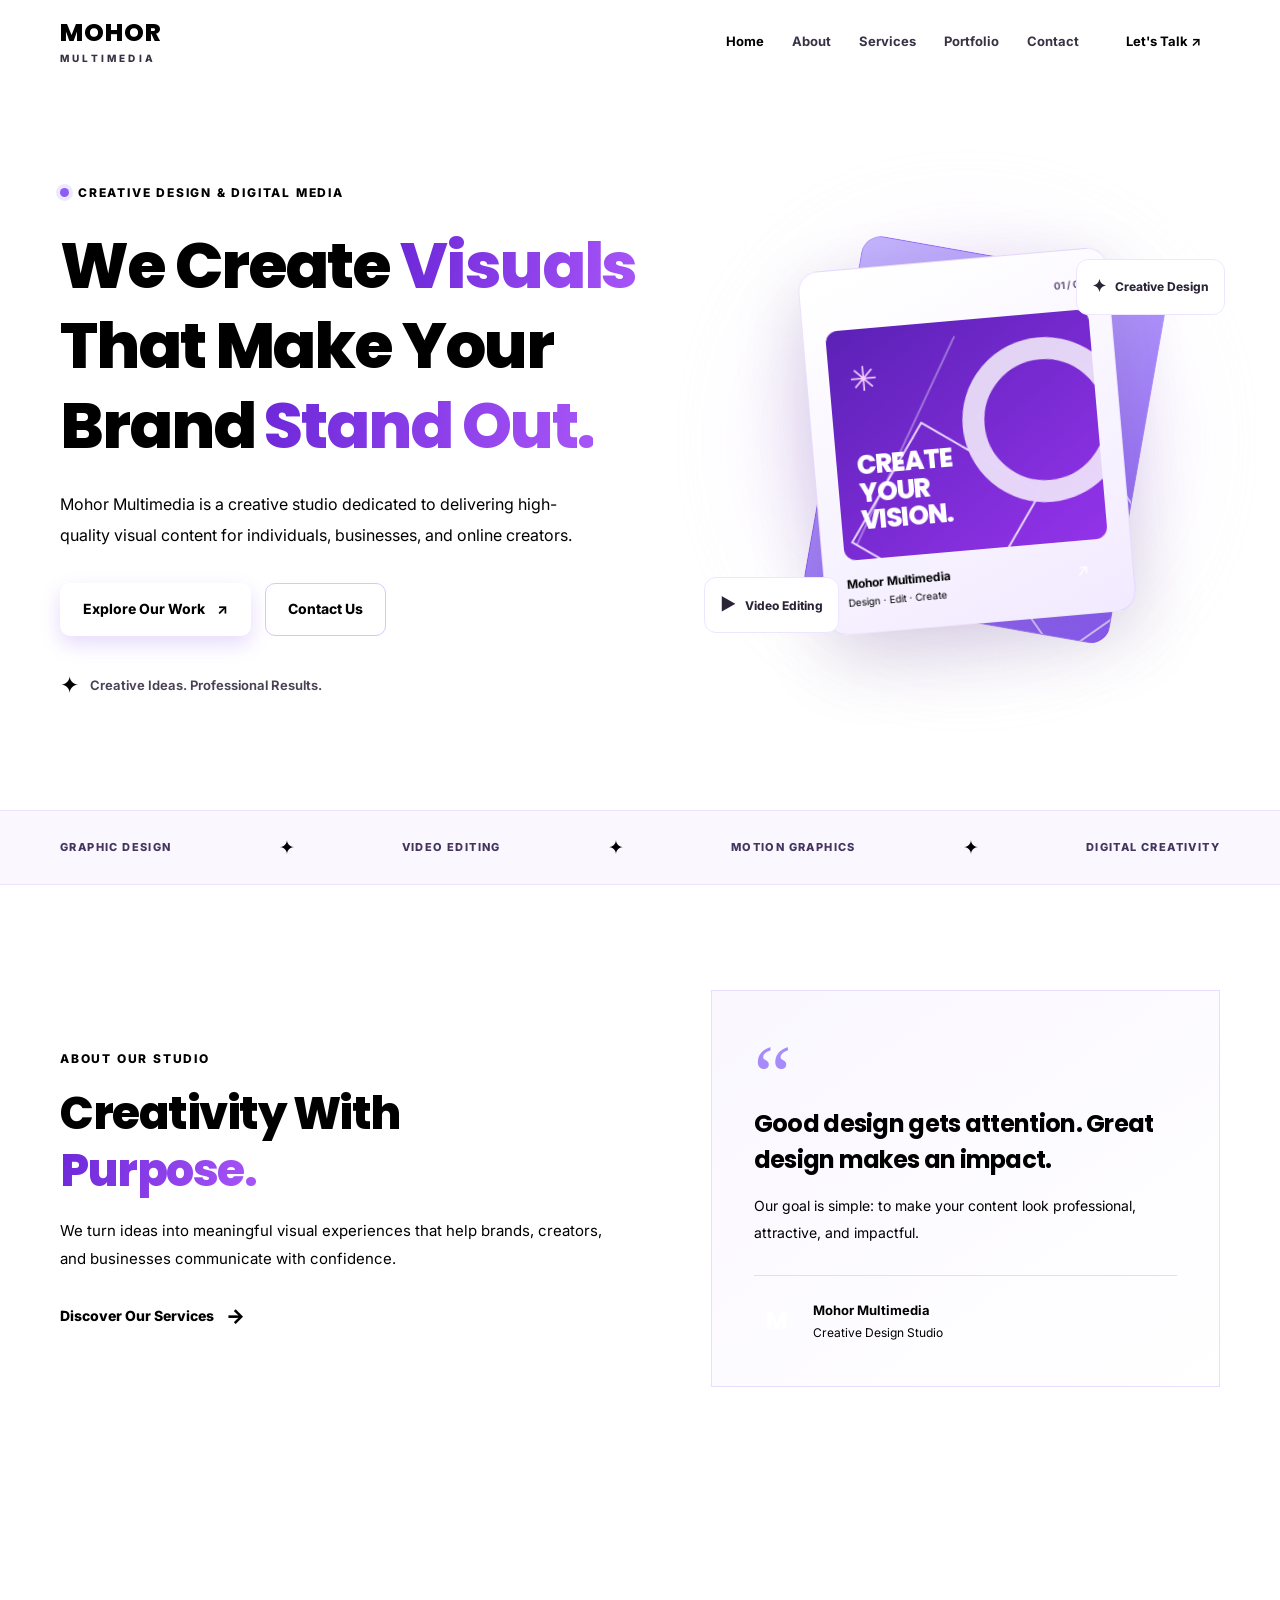
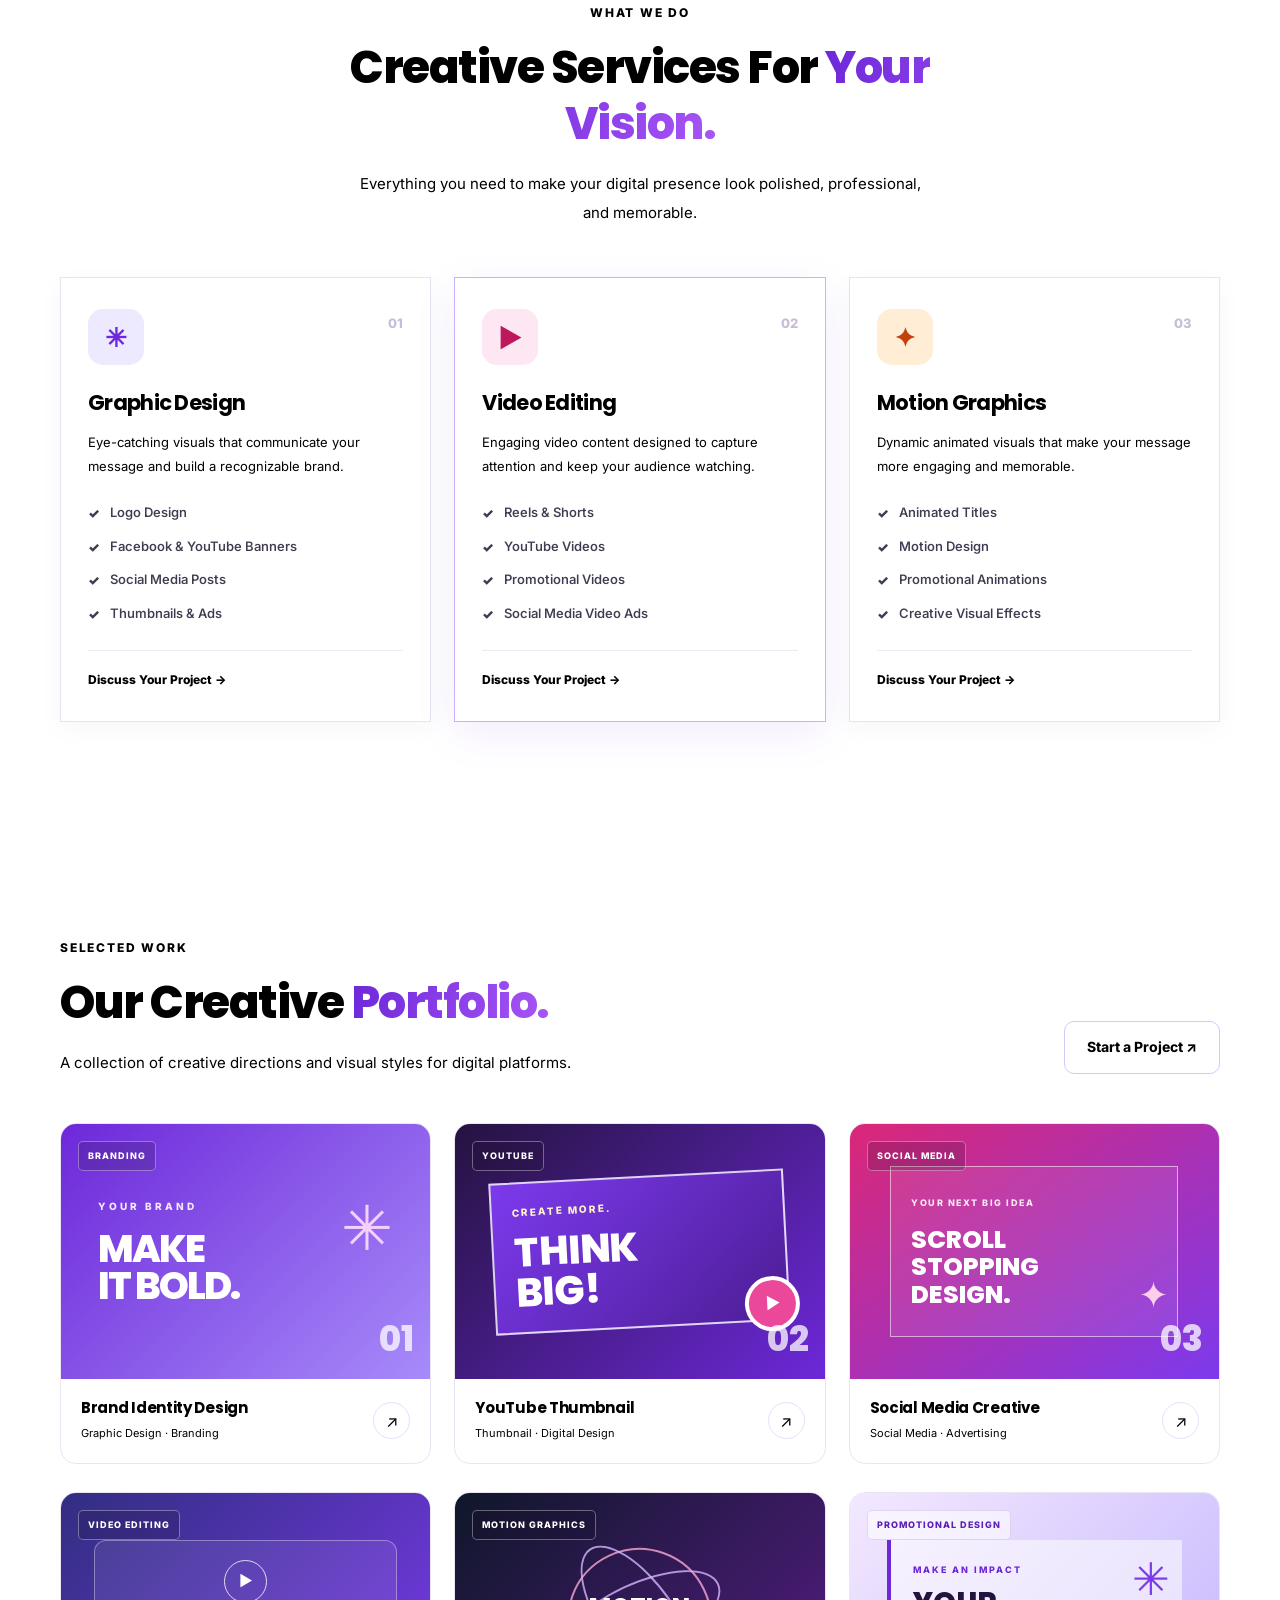
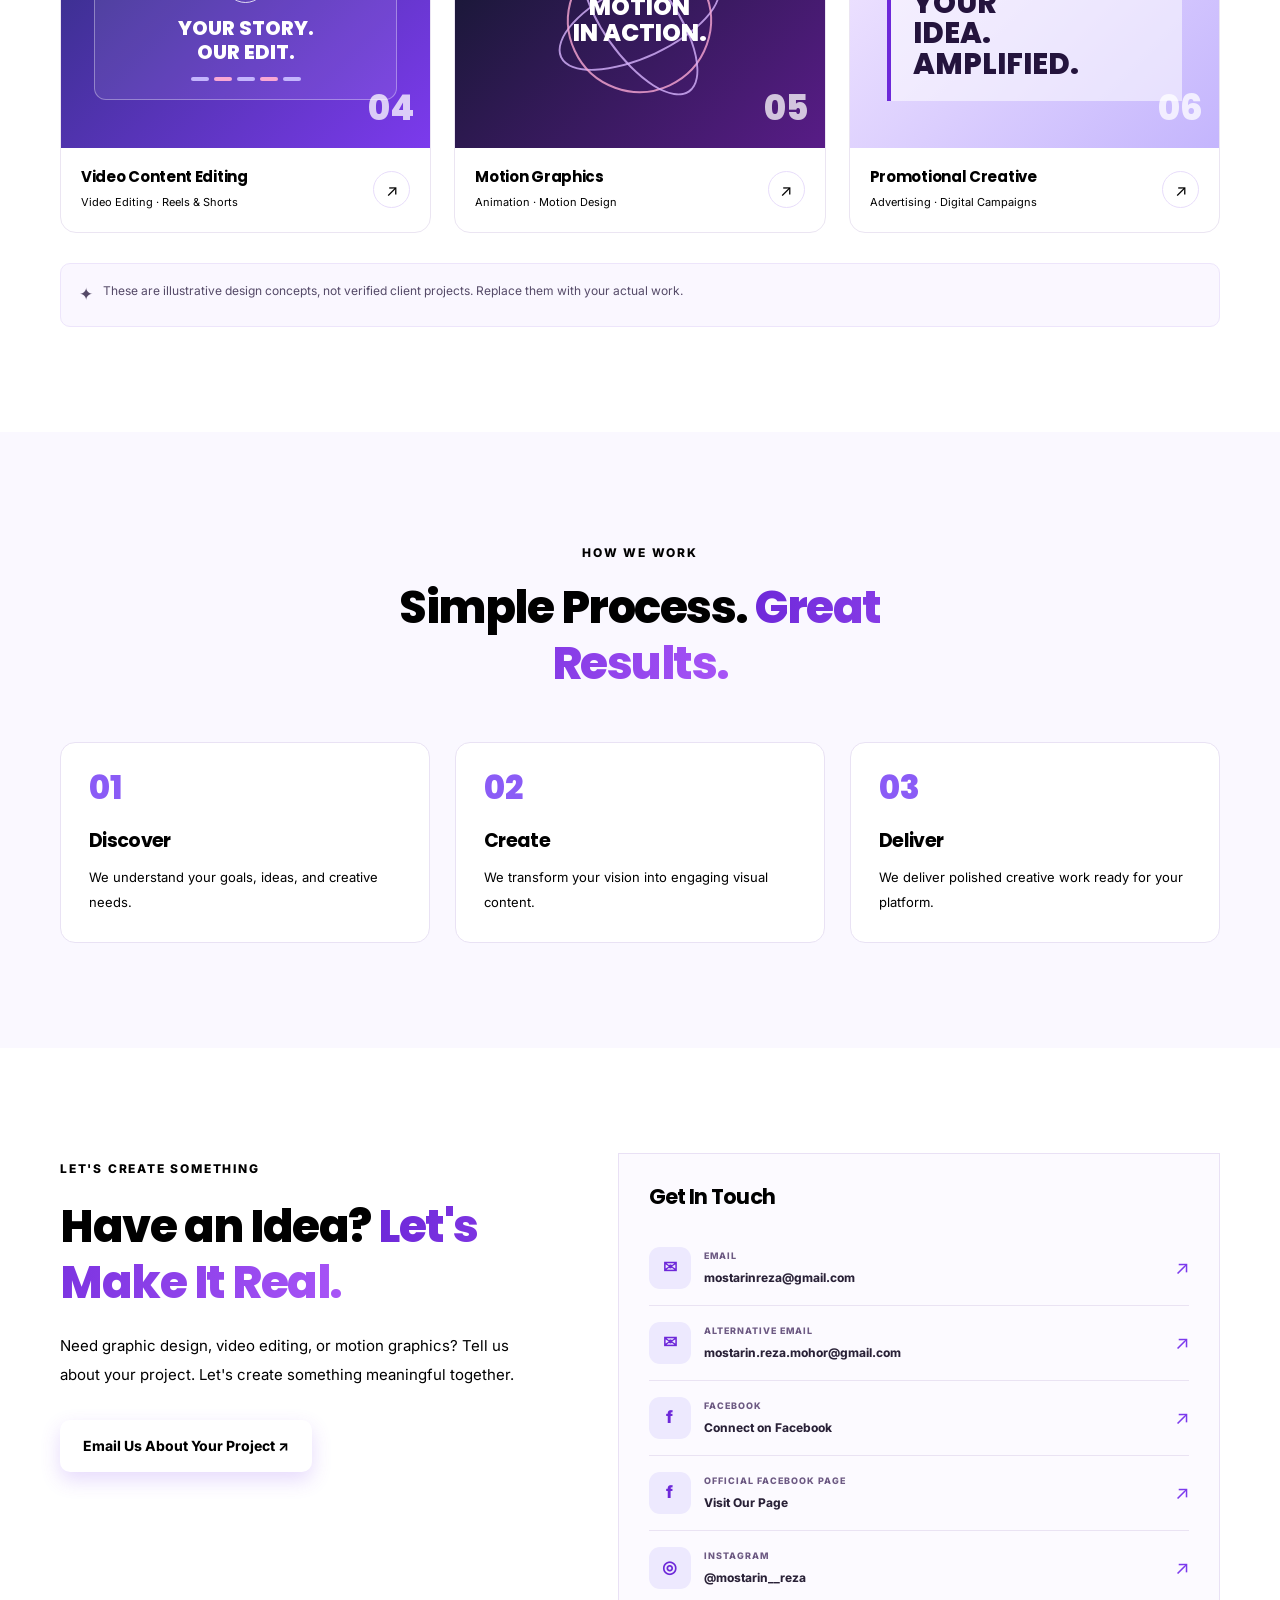
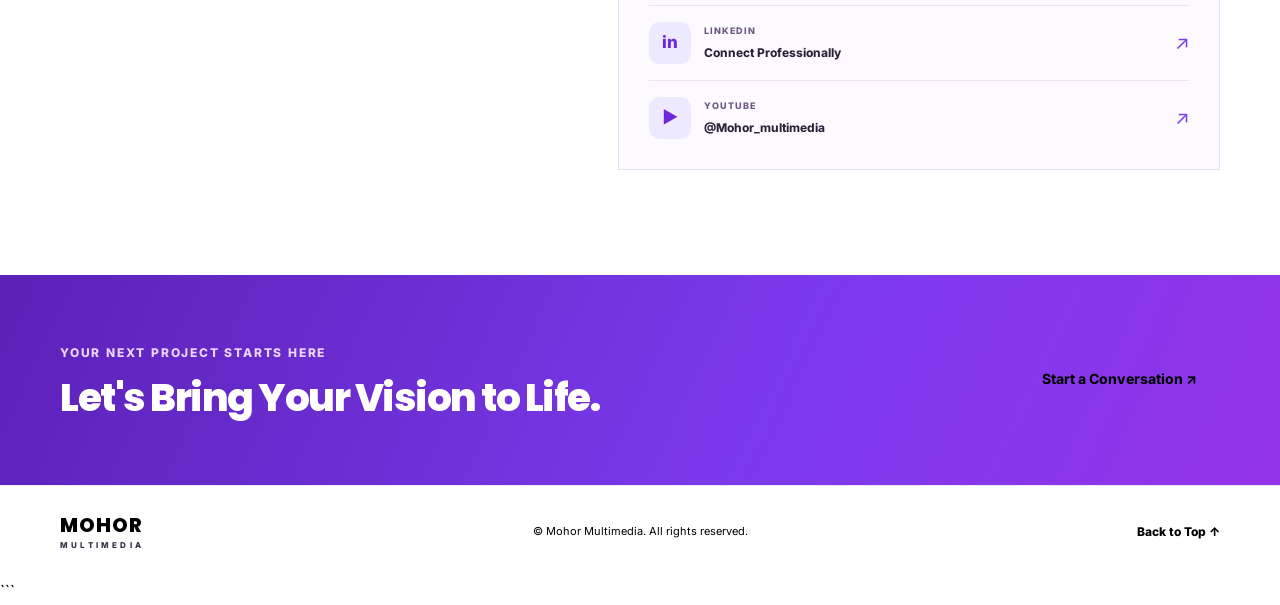
==== commit d104db35: "Update print statement from 'Hello' to 'Goodbye'" ====
--- a/index.html
+++ b/index.html
@@ -1,4 +1,4 @@
-```html
+
 <!DOCTYPE html>
 <html lang="en">
 <head>
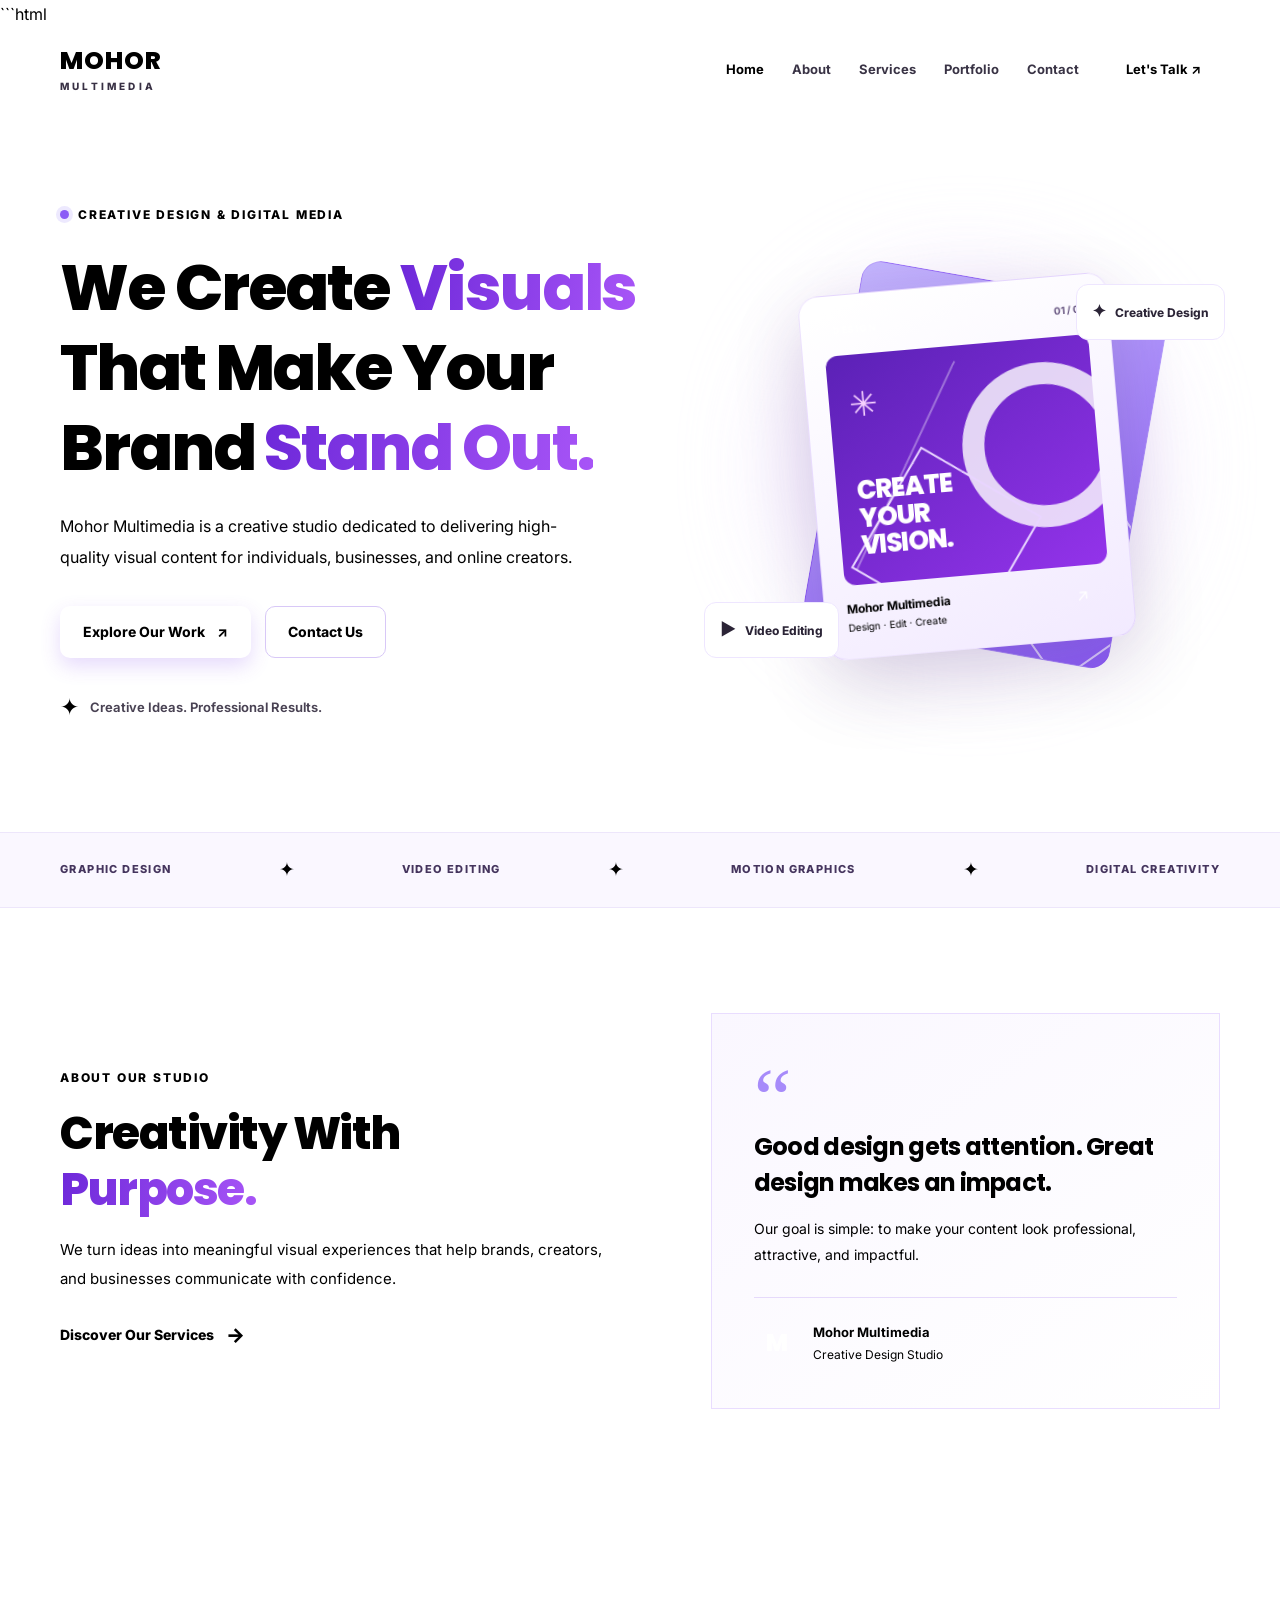
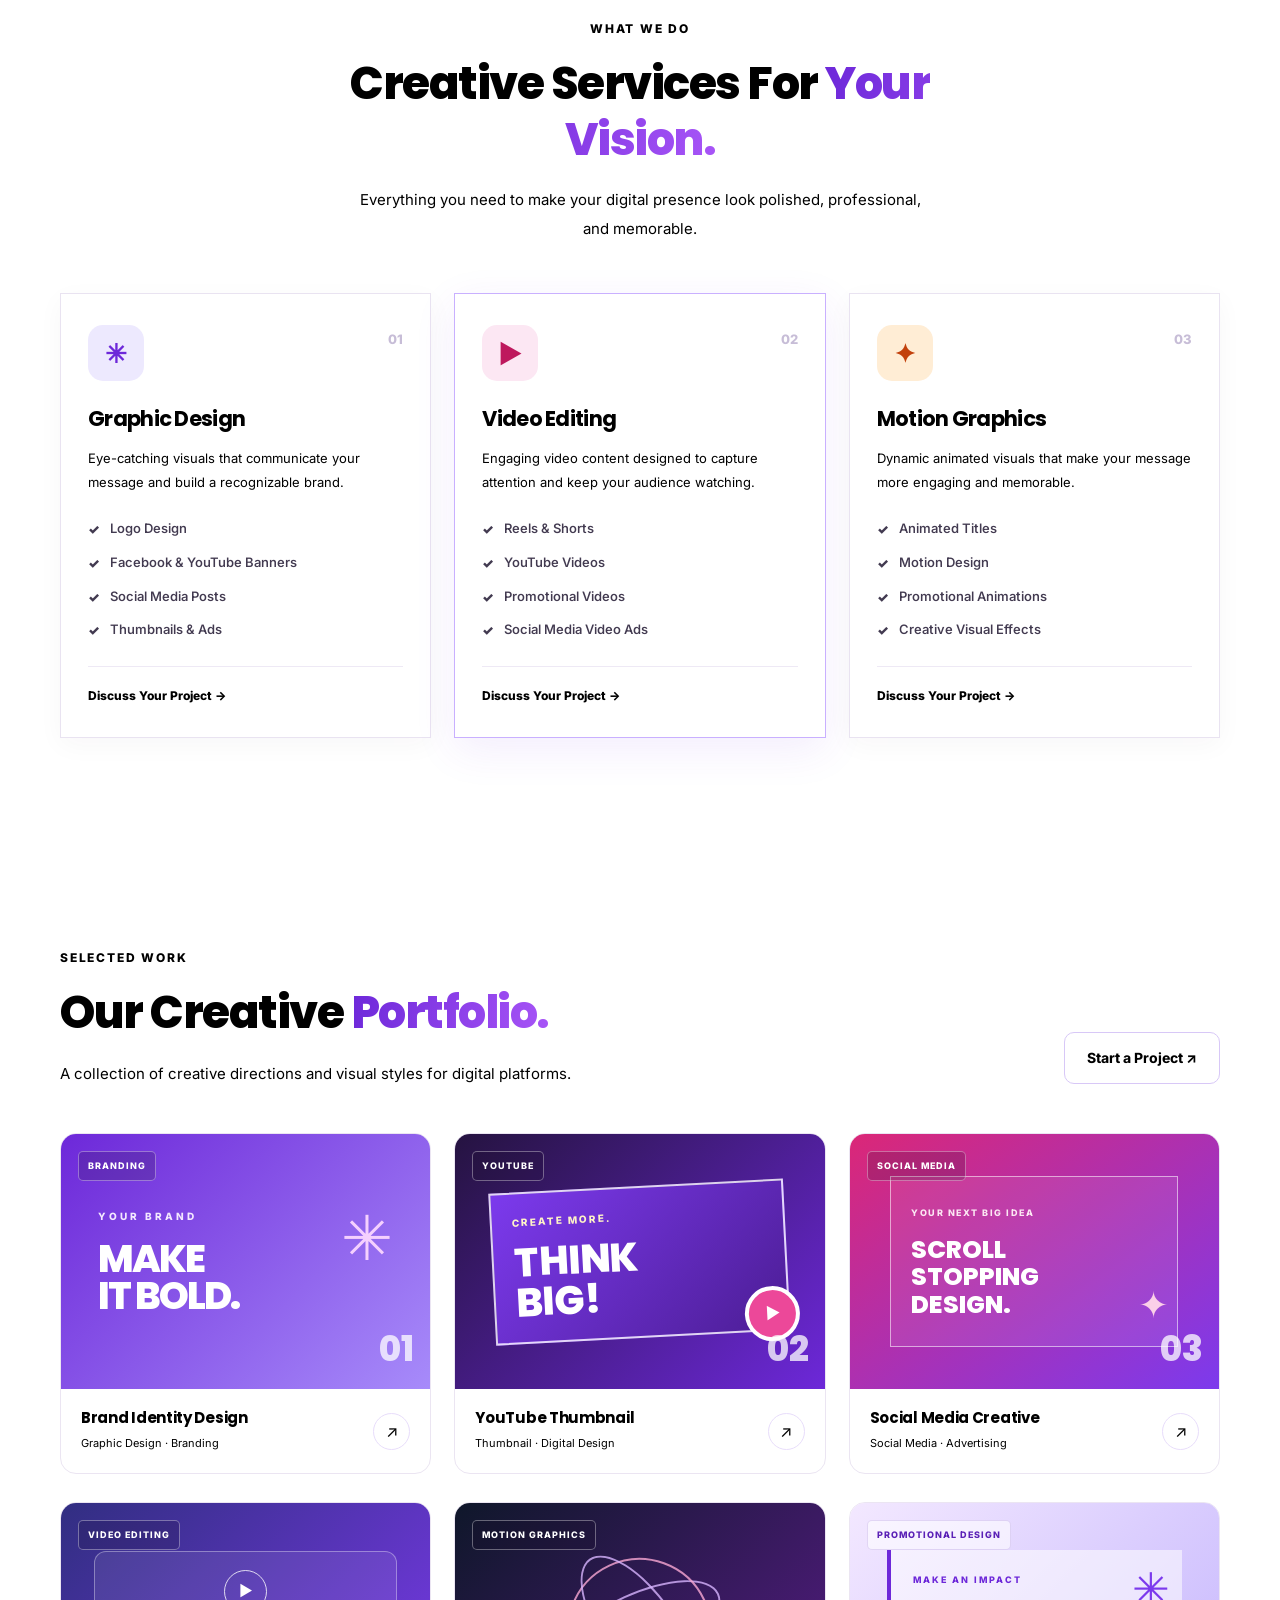
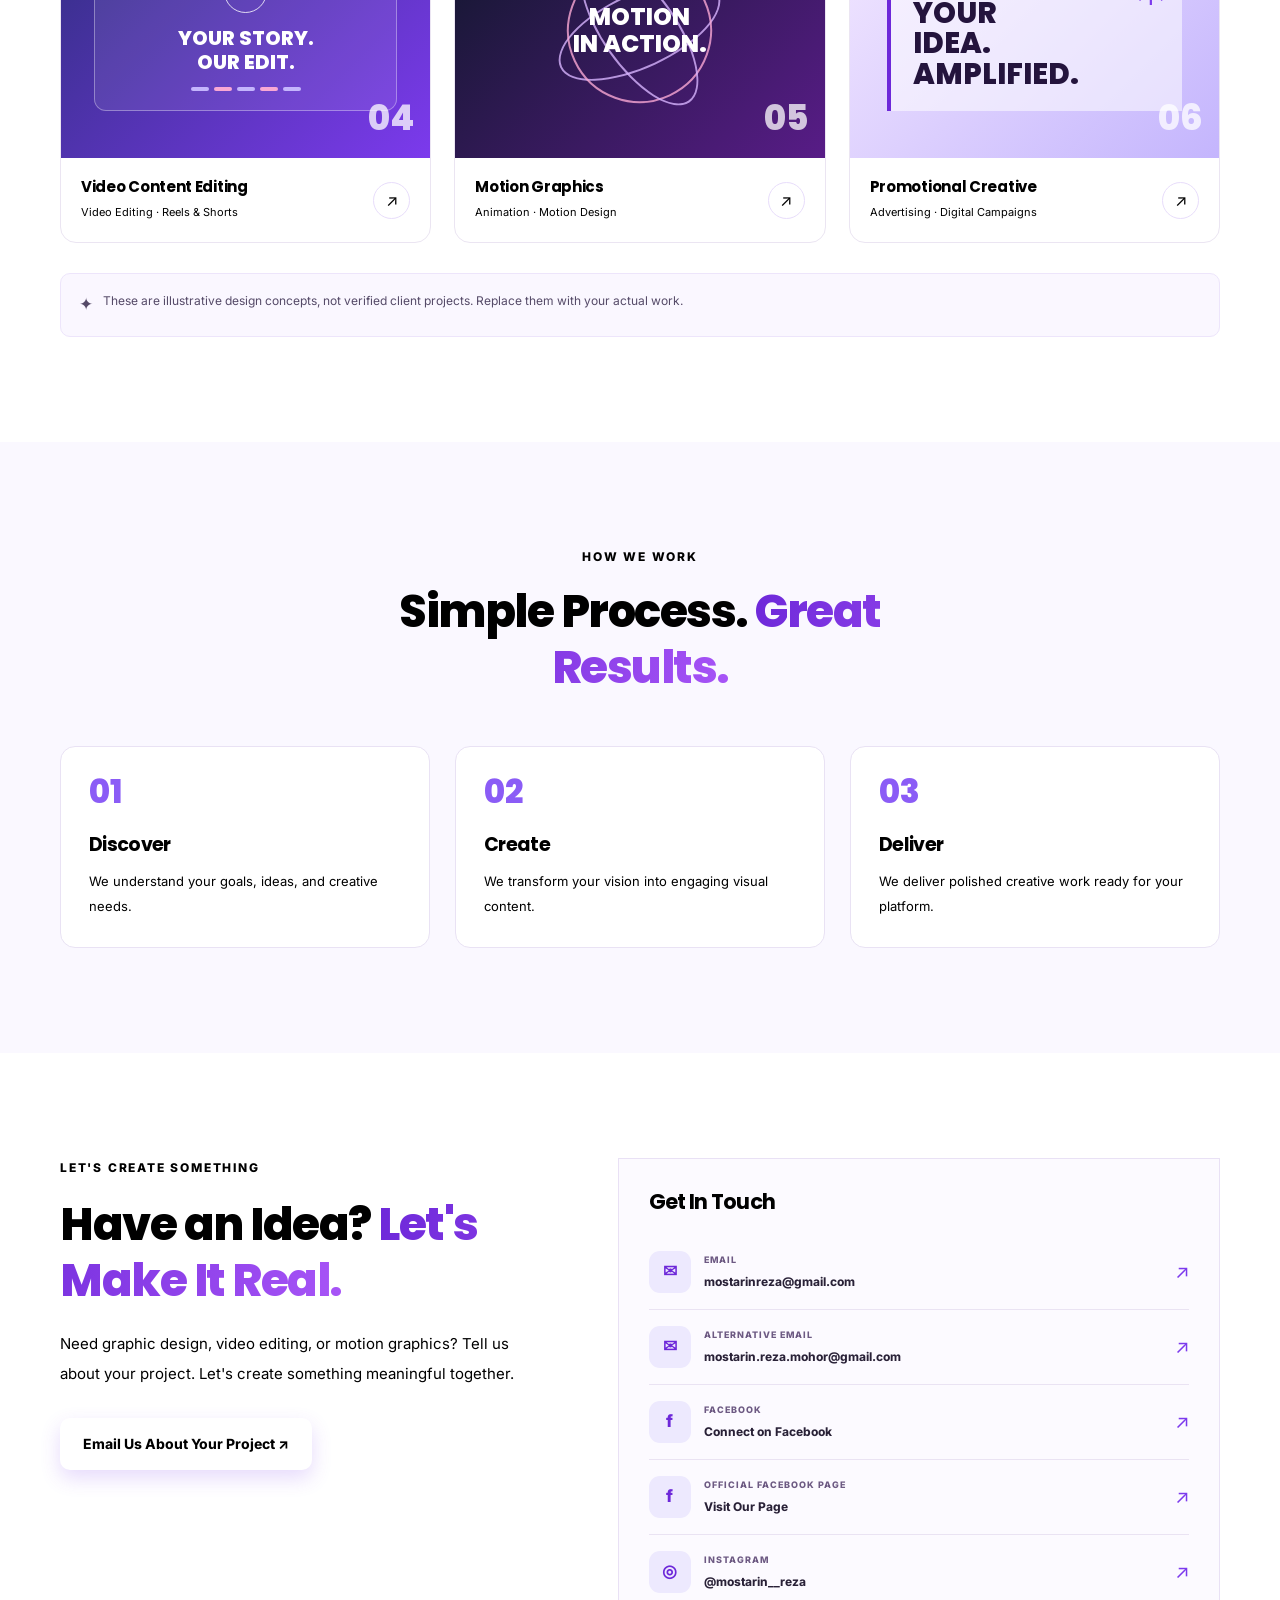
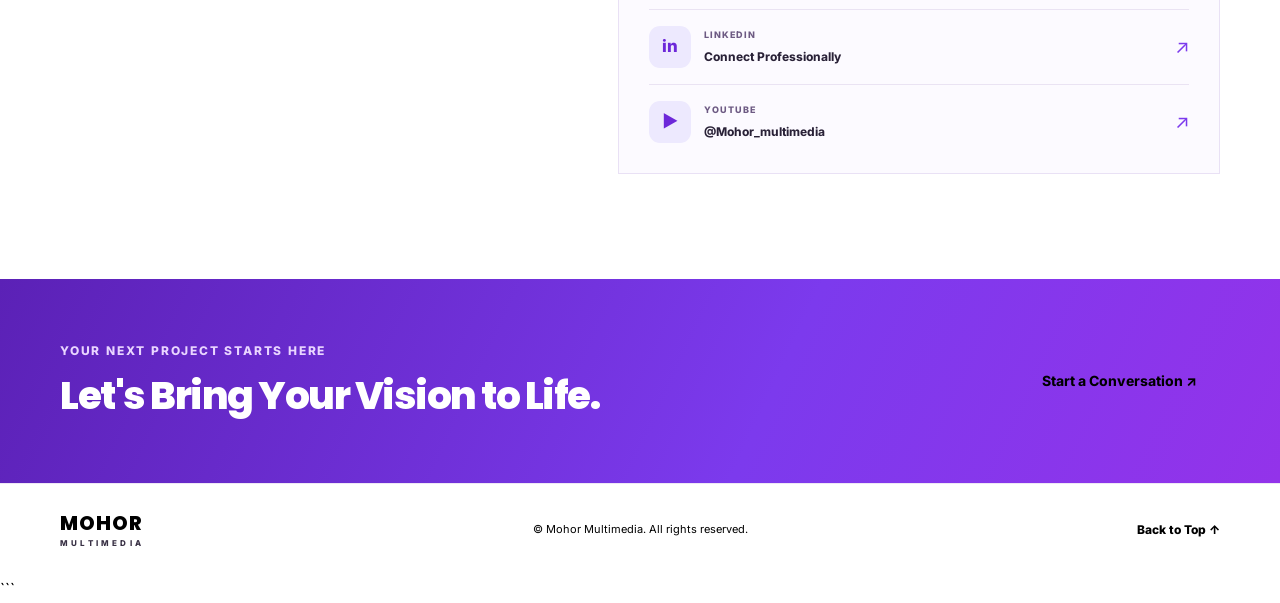
==== commit 5ba0a383: "Update index.html" ====
--- a/index.html
+++ b/index.html
@@ -1,4 +1,4 @@
-
+```html
 <!DOCTYPE html>
 <html lang="en">
 <head>
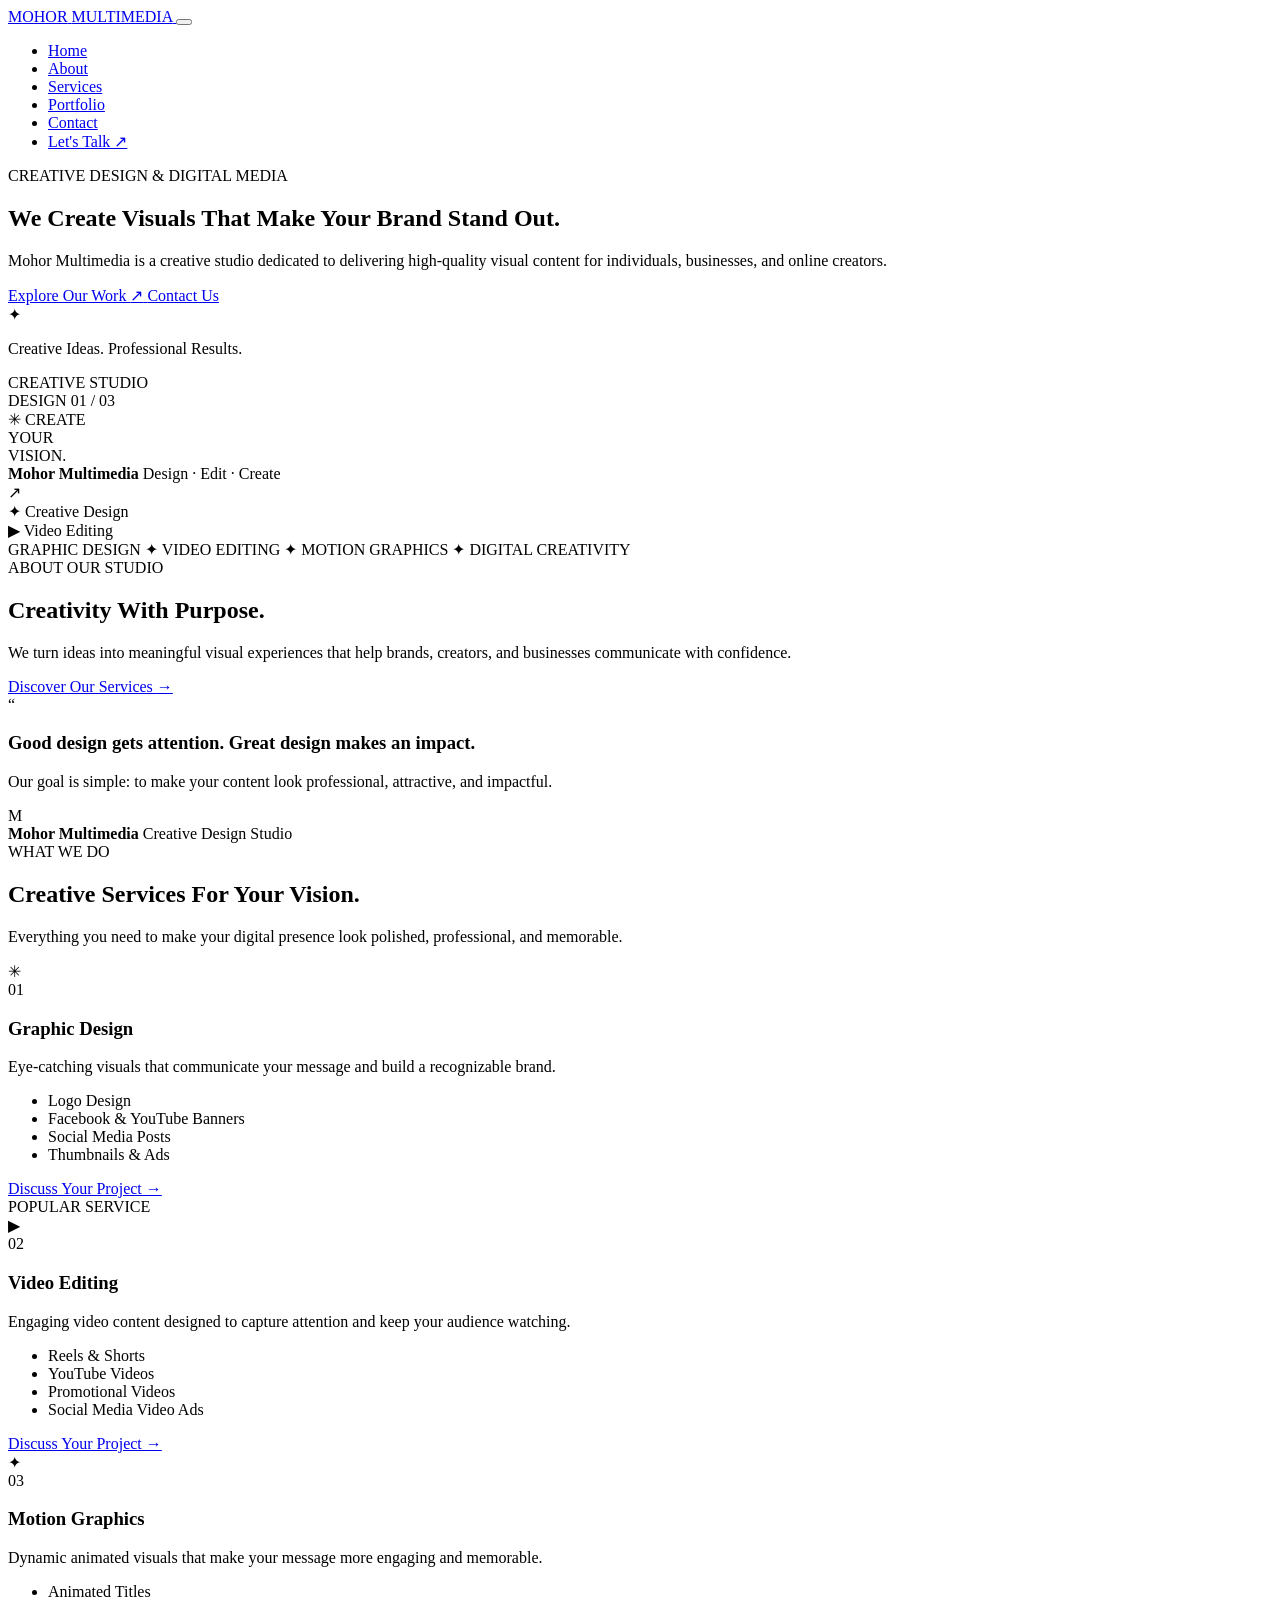
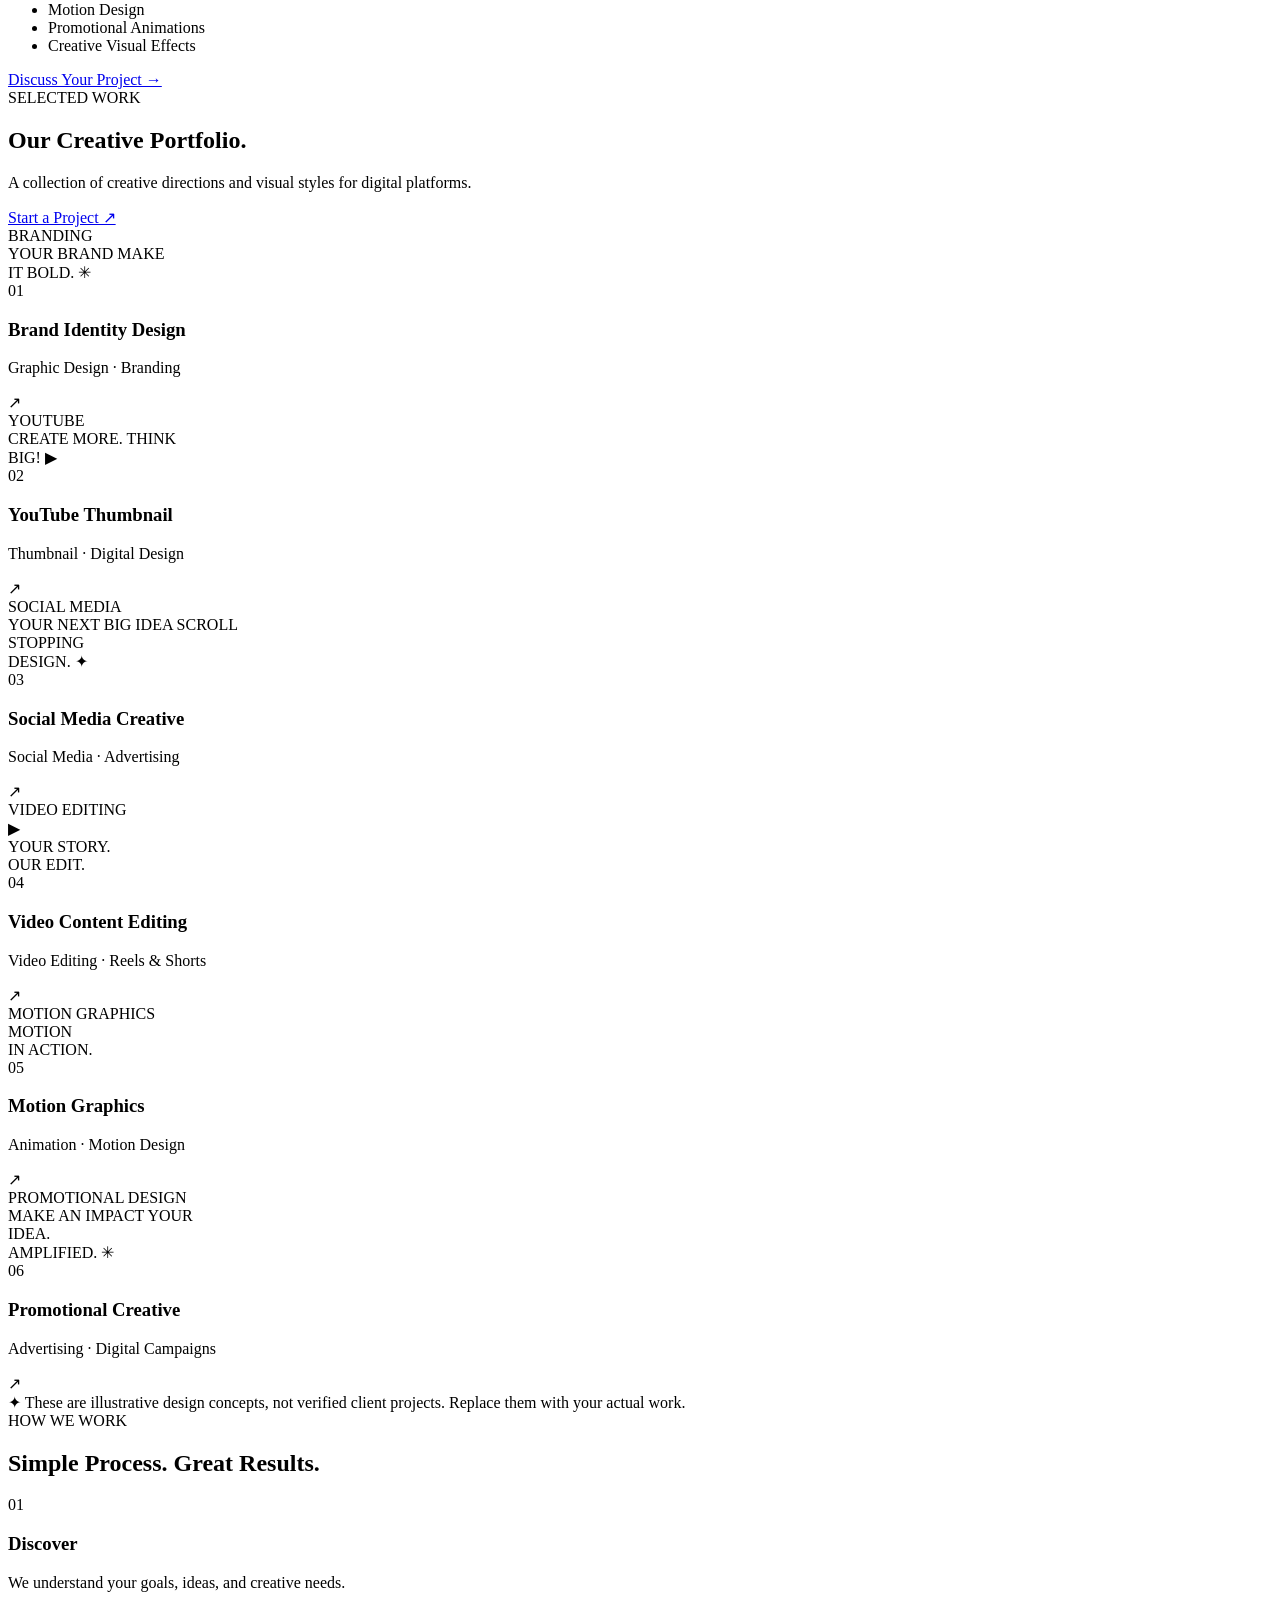
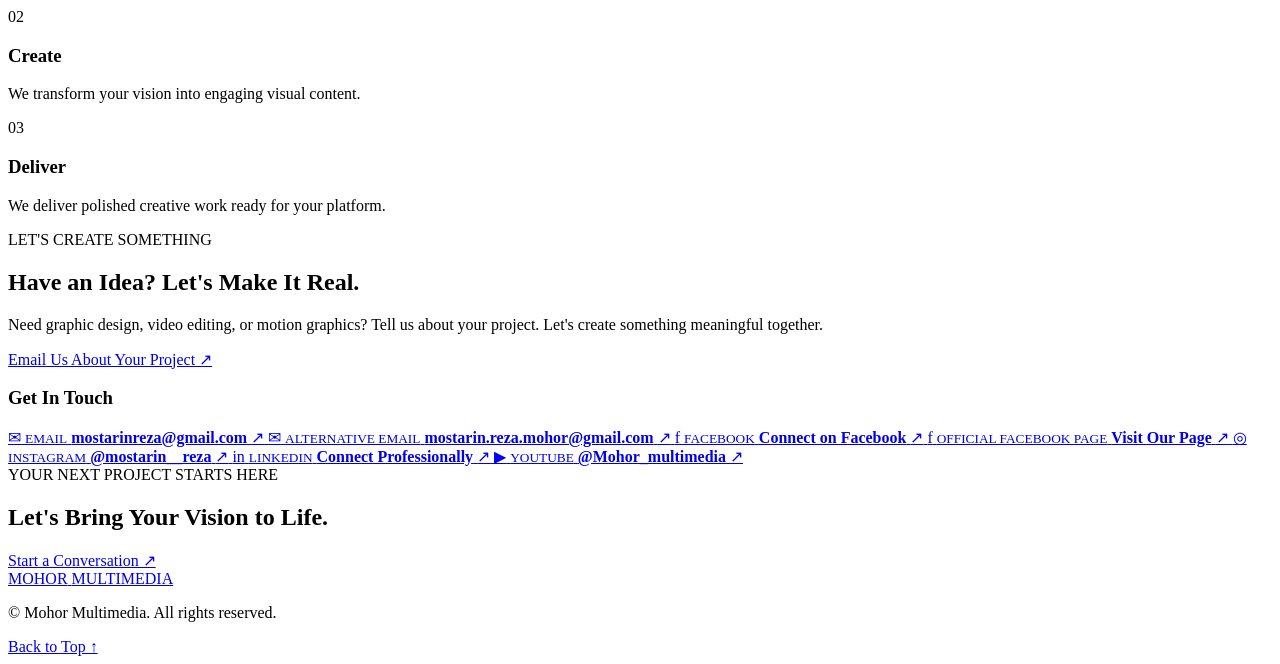
==== commit fc77dfe8: "Update index.html" ====
--- a/index.html
+++ b/index.html
@@ -1,4 +1,3 @@
-```html
 <!DOCTYPE html>
 <html lang="en">
 <head>
@@ -824,4 +823,4 @@
 
 </body>
 </html>
-```
+
--- a/style.css
+++ b/style.css
@@ -1,1907 +1,3201 @@
-```css
-/* =========================================
-   MOHOR MULTIMEDIA
-   PREMIUM WHITE + PURPLE THEME
-========================================= */
-
-:root {
-    --white: #ffffff;
-    --background: #ffffff;
-    --background-soft: #faf8ff;
-    --purple: #7c3aed;
-    --purple-dark: #5b21b6;
-    --purple-light: #ede9fe;
-    --purple-border: #e5ddff;
-    --black: #171322;
-    --text: #292438;
-    --muted: #625d70;
-    --border: #e9e5f0;
-    --shadow: 0 12px 40px rgba(43, 23, 78, 0.07);
-    --shadow-hover: 0 22px 55px rgba(80, 38, 145, 0.14);
-    --radius: 20px;
-    --transition: 0.25s ease;
-}
-
-* {
-    margin: 0;
-    padding: 0;
-    box-sizing: border-box;
+\`\`\`css
+
+/\* =========================================
+
+   MOHOR MULTIMEDIA
+
+   PREMIUM WHITE + PURPLE THEME
+
+\========================================= \*/
+
+\:root {
+
+    --white: #ffffff;
+
+    --background: #ffffff;
+
+    --background-soft: #faf8ff;
+
+    --purple: #7c3aed;
+
+    --purple-dark: #5b21b6;
+
+    --purple-light: #ede9fe;
+
+    --purple-border: #e5ddff;
+
+    --black: #171322;
+
+    --text: #292438;
+
+    --muted: #625d70;
+
+    --border: #e9e5f0;
+
+    --shadow: 0 12px 40px rgba(43, 23, 78, 0.07);
+
+    --shadow-hover: 0 22px 55px rgba(80, 38, 145, 0.14);
+
+    --radius: 20px;
+
+    --transition: 0.25s ease;
+
+}
+
+\* {
+
+    margin: 0;
+
+    padding: 0;
+
+    box-sizing: border-box;
+
 }
 
 html {
-    scroll-behavior: smooth;
-    scroll-padding-top: 90px;
+
+    scroll-behavior: smooth;
+
+    scroll-padding-top: 90px;
+
 }
 
 body {
-    font-family: "Inter", sans-serif;
-    background: var(--white);
-    color: var(--text);
-    font-size: 16px;
-    line-height: 1.75;
-    -webkit-font-smoothing: antialiased;
+
+    font-family: "Inter", sans-serif;
+
+    background: var(--white);
+
+    color: var(--text);
+
+    font-size: 16px;
+
+    line-height: 1.75;
+
+    -webkit-font-smoothing: antialiased;
+
 }
 
 body,
+
 button,
+
 a {
-    font-family: "Inter", sans-serif;
+
+    font-family: "Inter", sans-serif;
+
 }
 
 a {
-    color: inherit;
-    text-decoration: none;
+
+    color: inherit;
+
+    text-decoration: none;
+
 }
 
 button {
-    font: inherit;
+
+    font: inherit;
+
 }
 
 ul {
-    list-style: none;
+
+    list-style: none;
+
 }
 
 img {
-    display: block;
-    max-width: 100%;
+
+    display: block;
+
+    max-width: 100%;
+
 }
 
 .container {
-    width: min(1160px, calc(100% - 48px));
-    margin-inline: auto;
+
+    width: min(1160px, calc(100% - 48px));
+
+    margin-inline: auto;
+
 }
 
 .section {
-    padding: 105px 0;
+
+    padding: 105px 0;
+
 }
 
 .gradient-text {
-    color: var(--purple);
-    background: linear-gradient(100deg, #6d28d9, #a855f7);
-    -webkit-background-clip: text;
-    background-clip: text;
-    -webkit-text-fill-color: transparent;
+
+    color: var(--purple);
+
+    background: linear-gradient(100deg, #6d28d9, #a855f7);
+
+    -webkit-background-clip: text;
+
+    background-clip: text;
+
+    -webkit-text-fill-color: transparent;
+
 }
 
 .eyebrow {
-    display: inline-flex;
-    align-items: center;
-    gap: 9px;
-    color: var(--purple-dark);
-    font-size: 12px;
-    font-weight: 800;
-    letter-spacing: 1.8px;
-    line-height: 1.6;
+
+    display: inline-flex;
+
+    align-items: center;
+
+    gap: 9px;
+
+    color: var(--purple-dark);
+
+    font-size: 12px;
+
+    font-weight: 800;
+
+    letter-spacing: 1.8px;
+
+    line-height: 1.6;
+
 }
 
 .status-dot {
-    width: 9px;
-    height: 9px;
-    flex-shrink: 0;
-    border-radius: 50%;
-    background: #8b5cf6;
-    box-shadow: 0 0 0 4px #ede9fe;
+
+    width: 9px;
+
+    height: 9px;
+
+    flex-shrink: 0;
+
+    border-radius: 50%;
+
+    background: #8b5cf6;
+
+    box-shadow: 0 0 0 4px #ede9fe;
+
 }
 
 h1,
+
 h2,
+
 h3,
+
 h4 {
-    color: var(--black);
-    font-family: "Poppins", sans-serif;
-    line-height: 1.25;
-    letter-spacing: -0.7px;
+
+    color: var(--black);
+
+    font-family: "Poppins", sans-serif;
+
+    line-height: 1.25;
+
+    letter-spacing: -0.7px;
+
 }
 
 h1 {
-    font-size: clamp(38px, 5vw, 65px);
-    font-weight: 800;
-    letter-spacing: -2.1px;
+
+    font-size: clamp(38px, 5vw, 65px);
+
+    font-weight: 800;
+
+    letter-spacing: -2.1px;
+
 }
 
 h2 {
-    font-size: clamp(30px, 4vw, 45px);
-    font-weight: 800;
-    letter-spacing: -1.5px;
+
+    font-size: clamp(30px, 4vw, 45px);
+
+    font-weight: 800;
+
+    letter-spacing: -1.5px;
+
 }
 
 h3 {
-    font-size: 21px;
-    font-weight: 700;
+
+    font-size: 21px;
+
+    font-weight: 700;
+
 }
 
 p {
-    color: var(--muted);
+
+    color: var(--muted);
+
 }
 
 button,
+
 a {
-    -webkit-tap-highlight-color: transparent;
-}
-
-a:focus-visible,
-button:focus-visible {
-    outline: 3px solid #a78bfa;
-    outline-offset: 4px;
-}
-
-
-/* =========================================
-   HEADER / NAVIGATION
-========================================= */
+
+    -webkit-tap-highlight-color: transparent;
+
+}
+
+a\:focus-visible,
+
+button\:focus-visible {
+
+    outline: 3px solid #a78bfa;
+
+    outline-offset: 4px;
+
+}
+
+
+
+/\* =========================================
+
+   HEADER / NAVIGATION
+
+\========================================= \*/
 
 .header {
-    position: sticky;
-    top: 0;
-    z-index: 1000;
-    background: rgba(255, 255, 255, 0.97);
-    border-bottom: 1px solid var(--border);
-    backdrop-filter: blur(16px);
+
+    position: sticky;
+
+    top: 0;
+
+    z-index: 1000;
+
+    background: rgba(255, 255, 255, 0.97);
+
+    border-bottom: 1px solid var(--border);
+
+    backdrop-filter: blur(16px);
+
 }
 
 .navbar {
-    min-height: 82px;
-    display: flex;
-    align-items: center;
-    justify-content: space-between;
-    gap: 28px;
+
+    min-height: 82px;
+
+    display: flex;
+
+    align-items: center;
+
+    justify-content: space-between;
+
+    gap: 28px;
+
 }
 
 .brand {
-    display: inline-flex;
-    flex-direction: column;
-    align-items: flex-start;
-    flex-shrink: 0;
-    line-height: 1.2;
+
+    display: inline-flex;
+
+    flex-direction: column;
+
+    align-items: flex-start;
+
+    flex-shrink: 0;
+
+    line-height: 1.2;
+
 }
 
 .brand-name {
-    font-family: "Poppins", sans-serif;
-    font-size: 25px;
-    font-weight: 800;
-    letter-spacing: 1px;
-    color: var(--purple-dark);
+
+    font-family: "Poppins", sans-serif;
+
+    font-size: 25px;
+
+    font-weight: 800;
+
+    letter-spacing: 1px;
+
+    color: var(--purple-dark);
+
 }
 
 .brand-subtitle {
-    margin-top: 4px;
-    color: #383044;
-    font-size: 10px;
-    font-weight: 800;
-    letter-spacing: 3.2px;
+
+    margin-top: 4px;
+
+    color: #383044;
+
+    font-size: 10px;
+
+    font-weight: 800;
+
+    letter-spacing: 3.2px;
+
 }
 
 .nav-menu {
-    display: flex;
-    align-items: center;
-    gap: 28px;
+
+    display: flex;
+
+    align-items: center;
+
+    gap: 28px;
+
 }
 
 .nav-link {
-    position: relative;
-    display: inline-block;
-    padding: 10px 0;
-    color: #393345;
-    font-size: 13px;
-    font-weight: 700;
-    transition: color var(--transition);
-}
-
-.nav-link:hover,
+
+    position: relative;
+
+    display: inline-block;
+
+    padding: 10px 0;
+
+    color: #393345;
+
+    font-size: 13px;
+
+    font-weight: 700;
+
+    transition: color var(--transition);
+
+}
+
+.nav-link\:hover,
+
 .nav-link.active {
-    color: var(--purple);
+
+    color: var(--purple);
+
 }
 
 .nav-link::after {
-    position: absolute;
-    right: 0;
-    bottom: 2px;
-    left: 0;
-    height: 2px;
-    content: "";
-    background: var(--purple);
-    transform: scaleX(0);
-    transform-origin: left;
-    transition: transform var(--transition);
-}
-
-.nav-link:hover::after,
+
+    position: absolute;
+
+    right: 0;
+
+    bottom: 2px;
+
+    left: 0;
+
+    height: 2px;
+
+    content: "";
+
+    background: var(--purple);
+
+    transform: scaleX(0);
+
+    transform-origin: left;
+
+    transition: transform var(--transition);
+
+}
+
+.nav-link\:hover::after,
+
 .nav-link.active::after {
-    transform: scaleX(1);
+
+    transform: scaleX(1);
+
 }
 
 .nav-cta {
-    display: inline-flex;
-    align-items: center;
-    justify-content: center;
-    padding: 12px 19px;
-    border-radius: 9px;
-    background: var(--purple);
-    color: var(--white);
-    font-size: 13px;
-    font-weight: 700;
-    transition: background var(--transition), transform var(--transition);
-}
-
-.nav-cta:hover {
-    background: var(--purple-dark);
-    transform: translateY(-2px);
+
+    display: inline-flex;
+
+    align-items: center;
+
+    justify-content: center;
+
+    padding: 12px 19px;
+
+    border-radius: 9px;
+
+    background: var(--purple);
+
+    color: var(--white);
+
+    font-size: 13px;
+
+    font-weight: 700;
+
+    transition: *background* var(--transition), transform var(--transition);
+
+}
+
+.nav-cta\:hover {
+
+    background: var(--purple-dark);
+
+    transform: translateY(-2px);
+
 }
 
 .menu-toggle {
-    display: none;
-    width: 43px;
-    height: 43px;
-    padding: 10px;
-    flex-direction: column;
-    align-items: center;
-    justify-content: center;
-    gap: 5px;
-    border: 1px solid var(--border);
-    border-radius: 10px;
-    background: var(--white);
-    cursor: pointer;
+
+    display: none;
+
+    width: 43px;
+
+    height: 43px;
+
+    padding: 10px;
+
+    flex-direction: column;
+
+    align-items: center;
+
+    justify-content: center;
+
+    gap: 5px;
+
+    border: 1px solid var(--border);
+
+    border-radius: 10px;
+
+    background: var(--white);
+
+    cursor: pointer;
+
 }
 
 .menu-toggle span {
-    width: 20px;
-    height: 2px;
-    border-radius: 5px;
-    background: var(--purple-dark);
-    transition: transform var(--transition), opacity var(--transition);
-}
-
-.menu-toggle.open span:first-child {
-    transform: translateY(7px) rotate(45deg);
-}
-
-.menu-toggle.open span:nth-child(2) {
-    opacity: 0;
-}
-
-.menu-toggle.open span:last-child {
-    transform: translateY(-7px) rotate(-45deg);
-}
-
-
-/* =========================================
-   BUTTONS
-========================================= */
+
+    width: 20px;
+
+    height: 2px;
+
+    border-radius: 5px;
+
+    background: var(--purple-dark);
+
+    transition: transform var(--transition), opacity var(--transition);
+
+}
+
+.menu-toggle.open span\:first-child {
+
+    transform: translateY(7px) rotate(45deg);
+
+}
+
+.menu-toggle.open span\:nth-child(2) {
+
+    opacity: 0;
+
+}
+
+.menu-toggle.open span\:last-child {
+
+    transform: translateY(-7px) rotate(-45deg);
+
+}
+
+
+
+/\* =========================================
+
+   BUTTONS
+
+\========================================= \*/
 
 .button {
-    display: inline-flex;
-    align-items: center;
-    justify-content: center;
-    gap: 12px;
-    min-height: 52px;
-    padding: 13px 22px;
-    border: 1px solid transparent;
-    border-radius: 10px;
-    font-size: 14px;
-    font-weight: 750;
-    text-align: center;
-    transition: background var(--transition),
-                color var(--transition),
-                transform var(--transition),
-                box-shadow var(--transition);
-}
-
-.button:hover {
-    transform: translateY(-3px);
+
+    display: inline-flex;
+
+    align-items: center;
+
+    justify-content: center;
+
+    gap: 12px;
+
+    min-height: 52px;
+
+    padding: 13px 22px;
+
+    border: 1px solid transparent;
+
+    border-radius: 10px;
+
+    font-size: 14px;
+
+    font-weight: 750;
+
+    text-align: center;
+
+    transition: *background* var(--transition),
+
+                color var(--transition),
+
+                transform var(--transition),
+
+                box-shadow var(--transition);
+
+}
+
+.button\:hover {
+
+    transform: translateY(-3px);
+
 }
 
 .button-primary {
-    background: var(--purple);
-    color: var(--white);
-    box-shadow: 0 8px 20px rgba(124, 58, 237, 0.19);
-}
-
-.button-primary:hover {
-    background: var(--purple-dark);
-    box-shadow: 0 12px 25px rgba(124, 58, 237, 0.24);
+
+    background: var(--purple);
+
+    color: var(--white);
+
+    box-shadow: 0 8px 20px rgba(124, 58, 237, 0.19);
+
+}
+
+.button-primary\:hover {
+
+    background: var(--purple-dark);
+
+    box-shadow: 0 12px 25px rgba(124, 58, 237, 0.24);
+
 }
 
 .button-outline {
-    border-color: #d8c8f7;
-    background: var(--white);
-    color: var(--purple-dark);
-}
-
-.button-outline:hover {
-    border-color: var(--purple);
-    background: #faf7ff;
+
+    border-color: #d8c8f7;
+
+    background: var(--white);
+
+    color: var(--purple-dark);
+
+}
+
+.button-outline\:hover {
+
+    border-color: var(--purple);
+
+    background: #faf7ff;
+
 }
 
 .button-light {
-    background: var(--white);
-    color: var(--purple-dark);
-}
-
-.button-light:hover {
-    background: #f2eaff;
-}
-
-
-/* =========================================
-   HERO SECTION
-========================================= */
+
+    background: var(--white);
+
+    color: var(--purple-dark);
+
+}
+
+.button-light\:hover {
+
+    background: #f2eaff;
+
+}
+
+
+
+/\* =========================================
+
+   HERO SECTION
+
+\========================================= \*/
 
 .hero {
-    position: relative;
-    overflow: hidden;
-    padding-top: 95px;
-    padding-bottom: 105px;
-    background:
-        radial-gradient(ellipse at 90% 15%, #f1eaff 0, transparent 33%),
-        radial-gradient(ellipse at 0% 90%, #f8f3ff 0, transparent 35%),
-        var(--white);
+
+    position: relative;
+
+    overflow: hidden;
+
+    padding-top: 95px;
+
+    padding-bottom: 105px;
+
+    background:
+
+        radial-gradient(ellipse at 90% 15%, #f1eaff 0, transparent 33%),
+
+        radial-gradient(ellipse at 0% 90%, #f8f3ff 0, transparent 35%),
+
+        var(--white);
+
 }
 
 .hero-grid {
-    display: grid;
-    grid-template-columns: 1.08fr 0.92fr;
-    align-items: center;
-    gap: 60px;
+
+    display: grid;
+
+    grid-template-columns: 1.08fr 0.92fr;
+
+    align-items: center;
+
+    gap: 60px;
+
 }
 
 .hero-content .eyebrow {
-    margin-bottom: 24px;
+
+    margin-bottom: 24px;
+
 }
 
 .hero-content h1 {
-    max-width: 670px;
+
+    max-width: 670px;
+
 }
 
 .hero-description {
-    max-width: 540px;
-    margin-top: 23px;
-    font-size: 16px;
-    line-height: 1.95;
+
+    max-width: 540px;
+
+    margin-top: 23px;
+
+    font-size: 16px;
+
+    line-height: 1.95;
+
 }
 
 .hero-buttons {
-    display: flex;
-    flex-wrap: wrap;
-    gap: 14px;
-    margin-top: 32px;
+
+    display: flex;
+
+    flex-wrap: wrap;
+
+    gap: 14px;
+
+    margin-top: 32px;
+
 }
 
 .hero-trust {
-    display: flex;
-    align-items: center;
-    gap: 11px;
-    margin-top: 29px;
+
+    display: flex;
+
+    align-items: center;
+
+    gap: 11px;
+
+    margin-top: 29px;
+
 }
 
 .trust-icon {
-    color: var(--purple);
-    font-size: 23px;
+
+    color: var(--purple);
+
+    font-size: 23px;
+
 }
 
 .hero-trust p {
-    color: #494253;
-    font-size: 13px;
-    font-weight: 650;
-}
-
-
-/* CSS illustration */
+
+    color: #494253;
+
+    font-size: 13px;
+
+    font-weight: 650;
+
+}
+
+
+
+/\* CSS illustration \*/
 
 .hero-visual {
-    position: relative;
-    display: flex;
-    min-height: 460px;
-    align-items: center;
-    justify-content: center;
+
+    position: relative;
+
+    display: flex;
+
+    min-height: 460px;
+
+    align-items: center;
+
+    justify-content: center;
+
 }
 
 .visual-glow {
-    position: absolute;
-    width: 330px;
-    height: 330px;
-    border-radius: 50%;
-    background: #e9d5ff;
-    filter: blur(60px);
-    opacity: 0.8;
+
+    position: absolute;
+
+    width: 330px;
+
+    height: 330px;
+
+    border-radius: 50%;
+
+    background: #e9d5ff;
+
+    filter: blur(60px);
+
+    opacity: 0.8;
+
 }
 
 .creative-card {
-    position: absolute;
-    width: 310px;
-    height: 365px;
-    overflow: hidden;
-    border: 1px solid rgba(124, 58, 237, 0.13);
-    border-radius: 20px;
+
+    position: absolute;
+
+    width: 310px;
+
+    height: 365px;
+
+    overflow: hidden;
+
+    border: 1px solid rgba(124, 58, 237, 0.13);
+
+    border-radius: 20px;
+
 }
 
 .card-back {
-    background: linear-gradient(145deg, #c4b5fd, #8b5cf6);
-    transform: rotate(10deg) translate(18px, -5px);
+
+    background: linear-gradient(145deg, #c4b5fd, #8b5cf6);
+
+    transform: rotate(10deg) translate(18px, -5px);
+
 }
 
 .mini-label {
-    position: absolute;
-    top: 30px;
-    left: 25px;
-    color: #fff;
-    font-size: 11px;
-    font-weight: 800;
-    letter-spacing: 3px;
+
+    position: absolute;
+
+    top: 30px;
+
+    left: 25px;
+
+    color: #fff;
+
+    font-size: 11px;
+
+    font-weight: 800;
+
+    letter-spacing: 3px;
+
 }
 
 .abstract-shape {
-    position: absolute;
-    border: 2px solid rgba(255, 255, 255, 0.65);
+
+    position: absolute;
+
+    border: 2px solid rgba(255, 255, 255, 0.65);
+
 }
 
 .shape-one {
-    top: 105px;
-    left: 35px;
-    width: 180px;
-    height: 180px;
-    border-radius: 50%;
+
+    top: 105px;
+
+    left: 35px;
+
+    width: 180px;
+
+    height: 180px;
+
+    border-radius: 50%;
+
 }
 
 .shape-two {
-    right: -30px;
-    bottom: 10px;
-    width: 150px;
-    height: 150px;
-    transform: rotate(45deg);
+
+    right: -30px;
+
+    bottom: 10px;
+
+    width: 150px;
+
+    height: 150px;
+
+    transform: rotate(45deg);
+
 }
 
 .card-main {
-    z-index: 2;
-    display: flex;
-    flex-direction: column;
-    justify-content: space-between;
-    padding: 22px;
-    background: linear-gradient(160deg, #ffffff 5%, #f2eaff 100%);
-    box-shadow: 0 25px 70px rgba(55, 30, 92, 0.18);
-    transform: rotate(-5deg);
+
+    z-index: 2;
+
+    display: flex;
+
+    flex-direction: column;
+
+    justify-content: space-between;
+
+    padding: 22px;
+
+    background: linear-gradient(160deg, #ffffff 5%, #f2eaff 100%);
+
+    box-shadow: 0 25px 70px rgba(55, 30, 92, 0.18);
+
+    transform: rotate(-5deg);
+
 }
 
 .visual-top,
+
 .visual-bottom {
-    display: flex;
-    align-items: center;
-    justify-content: space-between;
-    gap: 12px;
+
+    display: flex;
+
+    align-items: center;
+
+    justify-content: space-between;
+
+    gap: 12px;
+
 }
 
 .visual-tag {
-    padding: 5px 10px;
-    border-radius: 5px;
-    background: var(--purple);
-    color: #fff;
-    font-size: 9px;
-    font-weight: 800;
-    letter-spacing: 1.5px;
+
+    padding: 5px 10px;
+
+    border-radius: 5px;
+
+    background: var(--purple);
+
+    color: #fff;
+
+    font-size: 9px;
+
+    font-weight: 800;
+
+    letter-spacing: 1.5px;
+
 }
 
 .visual-number {
-    color: #65537f;
-    font-size: 10px;
-    font-weight: 700;
+
+    color: #65537f;
+
+    font-size: 10px;
+
+    font-weight: 700;
+
 }
 
 .visual-art {
-    position: relative;
-    height: 230px;
-    overflow: hidden;
-    border-radius: 12px;
-    background: linear-gradient(145deg, #5b21b6, #9333ea);
+
+    position: relative;
+
+    height: 230px;
+
+    overflow: hidden;
+
+    border-radius: 12px;
+
+    background: linear-gradient(145deg, #5b21b6, #9333ea);
+
 }
 
 .art-circle {
-    position: absolute;
-    top: 24px;
-    right: -30px;
-    width: 165px;
-    height: 165px;
-    border: 22px solid rgba(255, 255, 255, 0.8);
-    border-radius: 50%;
+
+    position: absolute;
+
+    top: 24px;
+
+    right: -30px;
+
+    width: 165px;
+
+    height: 165px;
+
+    border: 22px solid rgba(255, 255, 255, 0.8);
+
+    border-radius: 50%;
+
 }
 
 .art-square {
-    position: absolute;
-    bottom: -35px;
-    left: 35px;
-    width: 140px;
-    height: 140px;
-    border: 2px solid #e9d5ff;
-    transform: rotate(35deg);
+
+    position: absolute;
+
+    bottom: -35px;
+
+    left: 35px;
+
+    width: 140px;
+
+    height: 140px;
+
+    border: 2px solid #e9d5ff;
+
+    transform: rotate(35deg);
+
 }
 
 .art-line {
-    position: absolute;
-    top: 0;
-    left: 70px;
-    width: 2px;
-    height: 100%;
-    background: rgba(255, 255, 255, 0.35);
-    transform: rotate(30deg);
+
+    position: absolute;
+
+    top: 0;
+
+    left: 70px;
+
+    width: 2px;
+
+    height: 100%;
+
+    background: rgba(255, 255, 255, 0.35);
+
+    transform: rotate(30deg);
+
 }
 
 .art-star {
-    position: absolute;
-    top: 20px;
-    left: 20px;
-    color: #f5d0fe;
-    font-size: 34px;
+
+    position: absolute;
+
+    top: 20px;
+
+    left: 20px;
+
+    color: #f5d0fe;
+
+    font-size: 34px;
+
 }
 
 .art-text {
-    position: absolute;
-    bottom: 25px;
-    left: 20px;
-    color: #fff;
-    font-family: "Poppins", sans-serif;
-    font-size: 26px;
-    font-weight: 800;
-    line-height: 1.05;
-    letter-spacing: -1px;
+
+    position: absolute;
+
+    bottom: 25px;
+
+    left: 20px;
+
+    color: #fff;
+
+    font-family: "Poppins", sans-serif;
+
+    font-size: 26px;
+
+    font-weight: 800;
+
+    line-height: 1.05;
+
+    letter-spacing: -1px;
+
 }
 
 .visual-bottom strong,
+
 .visual-bottom span {
-    display: block;
+
+    display: block;
+
 }
 
 .visual-bottom strong {
-    color: var(--black);
-    font-size: 12px;
+
+    color: var(--black);
+
+    font-size: 12px;
+
 }
 
 .visual-bottom div > span {
-    color: var(--muted);
-    font-size: 10px;
+
+    color: var(--muted);
+
+    font-size: 10px;
+
 }
 
 .round-arrow {
-    display: grid;
-    width: 34px;
-    height: 34px;
-    flex-shrink: 0;
-    place-items: center;
-    border-radius: 50%;
-    background: var(--purple);
-    color: #fff;
+
+    display: grid;
+
+    width: 34px;
+
+    height: 34px;
+
+    flex-shrink: 0;
+
+    place-items: center;
+
+    border-radius: 50%;
+
+    background: var(--purple);
+
+    color: #fff;
+
 }
 
 .floating-badge {
-    position: absolute;
-    z-index: 3;
-    display: flex;
-    align-items: center;
-    gap: 9px;
-    padding: 12px 15px;
-    border: 1px solid #eee6ff;
-    border-radius: 12px;
-    background: #fff;
-    color: #2b2436;
-    font-size: 12px;
-    font-weight: 750;
-    box-shadow: var(--shadow);
+
+    position: absolute;
+
+    z-index: 3;
+
+    display: flex;
+
+    align-items: center;
+
+    gap: 9px;
+
+    padding: 12px 15px;
+
+    border: 1px solid #eee6ff;
+
+    border-radius: 12px;
+
+    background: #fff;
+
+    color: #2b2436;
+
+    font-size: 12px;
+
+    font-weight: 750;
+
+    box-shadow: var(--shadow);
+
 }
 
 .floating-badge > span {
-    color: var(--purple);
-    font-size: 17px;
+
+    color: var(--purple);
+
+    font-size: 17px;
+
 }
 
 .badge-top {
-    top: 48px;
-    right: -5px;
+
+    top: 48px;
+
+    right: -5px;
+
 }
 
 .badge-bottom {
-    bottom: 38px;
-    left: -10px;
-}
-
-
-/* =========================================
-   SERVICE STRIP
-========================================= */
+
+    bottom: 38px;
+
+    left: -10px;
+
+}
+
+
+
+/\* =========================================
+
+   SERVICE STRIP
+
+\========================================= \*/
 
 .service-strip {
-    padding: 20px 0;
-    border-top: 1px solid #ede6fb;
-    border-bottom: 1px solid #ede6fb;
-    background: #faf7ff;
+
+    padding: 20px 0;
+
+    border-top: 1px solid #ede6fb;
+
+    border-bottom: 1px solid #ede6fb;
+
+    background: #faf7ff;
+
 }
 
 .strip-content {
-    display: flex;
-    align-items: center;
-    justify-content: space-between;
-    gap: 22px;
-    flex-wrap: wrap;
-}
-
-.strip-content > span:not(.strip-star) {
-    color: #45355e;
-    font-size: 11px;
-    font-weight: 800;
-    letter-spacing: 1.4px;
+
+    display: flex;
+
+    align-items: center;
+
+    justify-content: space-between;
+
+    gap: 22px;
+
+    flex-wrap: wrap;
+
+}
+
+.strip-content > span\:not(.strip-star) {
+
+    color: #45355e;
+
+    font-size: 11px;
+
+    font-weight: 800;
+
+    letter-spacing: 1.4px;
+
 }
 
 .strip-star {
-    color: var(--purple);
-    font-size: 19px;
-}
-
-
-/* =========================================
-   SECTION HEADINGS
-========================================= */
+
+    color: var(--purple);
+
+    font-size: 19px;
+
+}
+
+
+
+/\* =========================================
+
+   SECTION HEADINGS
+
+\========================================= \*/
 
 .section-heading {
-    max-width: 650px;
+
+    max-width: 650px;
+
 }
 
 .section-heading > .eyebrow {
-    margin-bottom: 18px;
+
+    margin-bottom: 18px;
+
 }
 
 .section-heading h2 {
-    margin-bottom: 18px;
+
+    margin-bottom: 18px;
+
 }
 
 .section-description {
-    max-width: 570px;
-    font-size: 15px;
-    line-height: 1.9;
+
+    max-width: 570px;
+
+    font-size: 15px;
+
+    line-height: 1.9;
+
 }
 
 .centered {
-    margin: 0 auto 50px;
-    text-align: center;
+
+    margin: 0 auto 50px;
+
+    text-align: center;
+
 }
 
 .centered .section-description {
-    margin-inline: auto;
-}
-
-
-/* =========================================
-   ABOUT SECTION
-========================================= */
+
+    margin-inline: auto;
+
+}
+
+
+
+/\* =========================================
+
+   ABOUT SECTION
+
+\========================================= \*/
 
 .about-section {
-    background: #fff;
+
+    background: #fff;
+
 }
 
 .about-grid {
-    display: grid;
-    grid-template-columns: 1fr 0.9fr;
-    align-items: center;
-    gap: 85px;
+
+    display: grid;
+
+    grid-template-columns: 1fr 0.9fr;
+
+    align-items: center;
+
+    gap: 85px;
+
 }
 
 .about-section .section-heading h2 {
-    max-width: 430px;
+
+    max-width: 430px;
+
 }
 
 .text-link {
-    display: inline-flex;
-    align-items: center;
-    gap: 12px;
-    margin-top: 25px;
-    color: var(--purple-dark);
-    font-size: 14px;
-    font-weight: 800;
+
+    display: inline-flex;
+
+    align-items: center;
+
+    gap: 12px;
+
+    margin-top: 25px;
+
+    color: var(--purple-dark);
+
+    font-size: 14px;
+
+    font-weight: 800;
+
 }
 
 .text-link span {
-    font-size: 20px;
-    transition: transform var(--transition);
-}
-
-.text-link:hover span {
-    transform: translateX(5px);
+
+    font-size: 20px;
+
+    transition: transform var(--transition);
+
+}
+
+.text-link\:hover span {
+
+    transform: translateX(5px);
+
 }
 
 .about-card {
-    position: relative;
-    padding: 42px;
-    border: 1px solid #e9ddff;
-    border-radius: var(--radius);
-    background: linear-gradient(145deg, #faf7ff, #fff);
-    box-shadow: var(--shadow);
+
+    position: relative;
+
+    padding: 42px;
+
+    border: 1px solid #e9ddff;
+
+    border-radius: var(--radius);
+
+    background: linear-gradient(145deg, #faf7ff, #fff);
+
+    box-shadow: var(--shadow);
+
 }
 
 .about-quote {
-    display: block;
-    height: 58px;
-    color: #a78bfa;
-    font-family: Georgia, serif;
-    font-size: 85px;
-    line-height: 1;
+
+    display: block;
+
+    height: 58px;
+
+    color: #a78bfa;
+
+    font-family: Georgia, serif;
+
+    font-size: 85px;
+
+    line-height: 1;
+
 }
 
 .about-card h3 {
-    margin: 15px 0;
-    font-size: 24px;
-    line-height: 1.5;
+
+    margin: 15px 0;
+
+    font-size: 24px;
+
+    line-height: 1.5;
+
 }
 
 .about-card > p {
-    font-size: 14px;
-    line-height: 1.9;
+
+    font-size: 14px;
+
+    line-height: 1.9;
+
 }
 
 .about-divider {
-    height: 1px;
-    margin: 28px 0 22px;
-    background: #e6dafb;
+
+    height: 1px;
+
+    margin: 28px 0 22px;
+
+    background: #e6dafb;
+
 }
 
 .about-signature {
-    display: flex;
-    align-items: center;
-    gap: 13px;
+
+    display: flex;
+
+    align-items: center;
+
+    gap: 13px;
+
 }
 
 .signature-icon {
-    display: grid;
-    width: 46px;
-    height: 46px;
-    place-items: center;
-    border-radius: 12px;
-    background: var(--purple);
-    color: #fff;
-    font-family: "Poppins", sans-serif;
-    font-size: 24px;
-    font-weight: 800;
+
+    display: grid;
+
+    width: 46px;
+
+    height: 46px;
+
+    place-items: center;
+
+    border-radius: 12px;
+
+    background: var(--purple);
+
+    color: #fff;
+
+    font-family: "Poppins", sans-serif;
+
+    font-size: 24px;
+
+    font-weight: 800;
+
 }
 
 .about-signature strong,
+
 .about-signature div > span {
-    display: block;
+
+    display: block;
+
 }
 
 .about-signature strong {
-    color: var(--black);
-    font-size: 13px;
+
+    color: var(--black);
+
+    font-size: 13px;
+
 }
 
 .about-signature div > span {
-    color: var(--muted);
-    font-size: 12px;
-}
-
-
-/* =========================================
-   SERVICES
-========================================= */
+
+    color: var(--muted);
+
+    font-size: 12px;
+
+}
+
+
+
+/\* =========================================
+
+   SERVICES
+
+\========================================= \*/
 
 .services-section {
-    background: var(--background-soft);
+
+    background: var(--background-soft);
+
 }
 
 .services-grid {
-    display: grid;
-    grid-template-columns: repeat(3, minmax(0, 1fr));
-    gap: 23px;
-    align-items: stretch;
+
+    display: grid;
+
+    grid-template-columns: repeat(3, minmax(0, 1fr));
+
+    gap: 23px;
+
+    align-items: stretch;
+
 }
 
 .service-card {
-    position: relative;
-    display: flex;
-    flex-direction: column;
-    min-width: 0;
-    padding: 31px 27px;
-    border: 1px solid #e9e3f1;
-    border-radius: var(--radius);
-    background: #fff;
-    box-shadow: 0 7px 25px rgba(45, 27, 70, 0.035);
-    transition: transform var(--transition),
-                box-shadow var(--transition),
-                border-color var(--transition);
-}
-
-.service-card:hover {
-    border-color: #cbb5fa;
-    box-shadow: var(--shadow-hover);
-    transform: translateY(-7px);
+
+    position: relative;
+
+    display: flex;
+
+    flex-direction: column;
+
+    min-width: 0;
+
+    padding: 31px 27px;
+
+    border: 1px solid #e9e3f1;
+
+    border-radius: var(--radius);
+
+    background: #fff;
+
+    box-shadow: 0 7px 25px rgba(45, 27, 70, 0.035);
+
+    transition: transform var(--transition),
+
+                box-shadow var(--transition),
+
+                border-color var(--transition);
+
+}
+
+.service-card\:hover {
+
+    border-color: #cbb5fa;
+
+    box-shadow: var(--shadow-hover);
+
+    transform: translateY(-7px);
+
 }
 
 .service-icon {
-    display: grid;
-    width: 56px;
-    height: 56px;
-    place-items: center;
-    margin-bottom: 25px;
-    border-radius: 15px;
-    font-size: 26px;
-    font-weight: 800;
+
+    display: grid;
+
+    width: 56px;
+
+    height: 56px;
+
+    place-items: center;
+
+    margin-bottom: 25px;
+
+    border-radius: 15px;
+
+    font-size: 26px;
+
+    font-weight: 800;
+
 }
 
 .icon-purple {
-    background: #ede9fe;
-    color: #6d28d9;
+
+    background: #ede9fe;
+
+    color: #6d28d9;
+
 }
 
 .icon-pink {
-    background: #fce7f3;
-    color: #be185d;
+
+    background: #fce7f3;
+
+    color: #be185d;
+
 }
 
 .icon-orange {
-    background: #ffedd5;
-    color: #c2410c;
+
+    background: #ffedd5;
+
+    color: #c2410c;
+
 }
 
 .service-number {
-    position: absolute;
-    top: 34px;
-    right: 27px;
-    color: #c7bdd7;
-    font-size: 13px;
-    font-weight: 800;
+
+    position: absolute;
+
+    top: 34px;
+
+    right: 27px;
+
+    color: #c7bdd7;
+
+    font-size: 13px;
+
+    font-weight: 800;
+
 }
 
 .service-card h3 {
-    margin-bottom: 13px;
-    font-size: 21px;
+
+    margin-bottom: 13px;
+
+    font-size: 21px;
+
 }
 
 .service-card > p {
-    margin-bottom: 22px;
-    font-size: 13px;
-    line-height: 1.9;
+
+    margin-bottom: 22px;
+
+    font-size: 13px;
+
+    line-height: 1.9;
+
 }
 
 .service-list {
-    display: grid;
-    gap: 11px;
-    margin-bottom: 25px;
+
+    display: grid;
+
+    gap: 11px;
+
+    margin-bottom: 25px;
+
 }
 
 .service-list li {
-    position: relative;
-    padding-left: 22px;
-    color: #423a50;
-    font-size: 13px;
-    font-weight: 550;
+
+    position: relative;
+
+    padding-left: 22px;
+
+    color: #423a50;
+
+    font-size: 13px;
+
+    font-weight: 550;
+
 }
 
 .service-list li::before {
-    position: absolute;
-    top: 1px;
-    left: 0;
-    content: "✓";
-    color: var(--purple);
-    font-weight: 900;
+
+    position: absolute;
+
+    top: 1px;
+
+    left: 0;
+
+    content: "✓";
+
+    color: var(--purple);
+
+    font-weight: 900;
+
 }
 
 .service-link {
-    display: inline-block;
-    margin-top: auto;
-    padding-top: 18px;
-    border-top: 1px solid #eee9f5;
-    color: var(--purple-dark);
-    font-size: 12px;
-    font-weight: 800;
+
+    display: inline-block;
+
+    margin-top: auto;
+
+    padding-top: 18px;
+
+    border-top: 1px solid #eee9f5;
+
+    color: var(--purple-dark);
+
+    font-size: 12px;
+
+    font-weight: 800;
+
 }
 
 .featured-service {
-    border-color: #c9b0ff;
-    box-shadow: 0 12px 40px rgba(124, 58, 237, 0.09);
+
+    border-color: #c9b0ff;
+
+    box-shadow: 0 12px 40px rgba(124, 58, 237, 0.09);
+
 }
 
 .featured-label {
-    position: absolute;
-    top: 0;
-    right: 22px;
-    padding: 7px 10px;
-    border-radius: 0 0 8px 8px;
-    background: var(--purple);
-    color: #fff;
-    font-size: 9px;
-    font-weight: 800;
-    letter-spacing: 0.7px;
-}
-
-
-/* =========================================
-   PORTFOLIO
-========================================= */
+
+    position: absolute;
+
+    top: 0;
+
+    right: 22px;
+
+    padding: 7px 10px;
+
+    border-radius: 0 0 8px 8px;
+
+    background: var(--purple);
+
+    color: #fff;
+
+    font-size: 9px;
+
+    font-weight: 800;
+
+    letter-spacing: 0.7px;
+
+}
+
+
+
+/\* =========================================
+
+   PORTFOLIO
+
+\========================================= \*/
 
 .portfolio-section {
-    background: #fff;
+
+    background: #fff;
+
 }
 
 .portfolio-heading {
-    display: flex;
-    align-items: flex-end;
-    justify-content: space-between;
-    gap: 25px;
-    margin-bottom: 45px;
+
+    display: flex;
+
+    align-items: flex-end;
+
+    justify-content: space-between;
+
+    gap: 25px;
+
+    margin-bottom: 45px;
+
 }
 
 .portfolio-heading .section-heading {
-    max-width: 650px;
+
+    max-width: 650px;
+
 }
 
 .portfolio-heading .button {
-    flex-shrink: 0;
-    margin-bottom: 4px;
+
+    flex-shrink: 0;
+
+    margin-bottom: 4px;
+
 }
 
 .portfolio-grid {
-    display: grid;
-    grid-template-columns: repeat(3, minmax(0, 1fr));
-    gap: 28px 23px;
+
+    display: grid;
+
+    grid-template-columns: repeat(3, minmax(0, 1fr));
+
+    gap: 28px 23px;
+
 }
 
 .portfolio-card {
-    min-width: 0;
-    overflow: hidden;
-    border: 1px solid #ebe5f2;
-    border-radius: 16px;
-    background: #fff;
-    transition: transform var(--transition), box-shadow var(--transition);
-}
-
-.portfolio-card:hover {
-    box-shadow: var(--shadow-hover);
-    transform: translateY(-6px);
+
+    min-width: 0;
+
+    overflow: hidden;
+
+    border: 1px solid #ebe5f2;
+
+    border-radius: 16px;
+
+    background: #fff;
+
+    transition: transform var(--transition), box-shadow var(--transition);
+
+}
+
+.portfolio-card\:hover {
+
+    box-shadow: var(--shadow-hover);
+
+    transform: translateY(-6px);
+
 }
 
 .portfolio-art {
-    position: relative;
-    display: flex;
-    min-height: 255px;
-    align-items: center;
-    justify-content: center;
-    overflow: hidden;
+
+    position: relative;
+
+    display: flex;
+
+    min-height: 255px;
+
+    align-items: center;
+
+    justify-content: center;
+
+    overflow: hidden;
+
 }
 
 .portfolio-category {
-    position: absolute;
-    z-index: 2;
-    top: 17px;
-    left: 17px;
-    padding: 6px 9px;
-    border: 1px solid rgba(255, 255, 255, 0.35);
-    border-radius: 5px;
-    background: rgba(22, 15, 35, 0.18);
-    color: #fff;
-    font-size: 9px;
-    font-weight: 800;
-    letter-spacing: 1px;
+
+    position: absolute;
+
+    z-index: 2;
+
+    top: 17px;
+
+    left: 17px;
+
+    padding: 6px 9px;
+
+    border: 1px solid rgba(255, 255, 255, 0.35);
+
+    border-radius: 5px;
+
+    background: rgba(22, 15, 35, 0.18);
+
+    color: #fff;
+
+    font-size: 9px;
+
+    font-weight: 800;
+
+    letter-spacing: 1px;
+
 }
 
 .art-index {
-    position: absolute;
-    right: 16px;
-    bottom: 10px;
-    color: rgba(255, 255, 255, 0.75);
-    font-family: "Poppins", sans-serif;
-    font-size: 35px;
-    font-weight: 800;
-}
-
-
-/* Branding art */
+
+    position: absolute;
+
+    right: 16px;
+
+    bottom: 10px;
+
+    color: rgba(255, 255, 255, 0.75);
+
+    font-family: "Poppins", sans-serif;
+
+    font-size: 35px;
+
+    font-weight: 800;
+
+}
+
+
+
+/\* Branding art \*/
 
 .art-branding {
-    background: linear-gradient(135deg, #6d28d9, #a78bfa);
+
+    background: linear-gradient(135deg, #6d28d9, #a78bfa);
+
 }
 
 .branding-composition {
-    position: relative;
-    width: 80%;
-    padding: 24px 0;
+
+    position: relative;
+
+    width: 80%;
+
+    padding: 24px 0;
+
 }
 
 .branding-small {
-    display: block;
-    margin-bottom: 14px;
-    color: #f3e8ff;
-    font-size: 10px;
-    font-weight: 800;
-    letter-spacing: 3px;
+
+    display: block;
+
+    margin-bottom: 14px;
+
+    color: #f3e8ff;
+
+    font-size: 10px;
+
+    font-weight: 800;
+
+    letter-spacing: 3px;
+
 }
 
 .branding-big {
-    display: block;
-    color: #fff;
-    font-family: "Poppins", sans-serif;
-    font-size: clamp(34px, 3vw, 45px);
-    font-weight: 800;
-    line-height: 0.98;
-    letter-spacing: -2px;
+
+    display: block;
+
+    color: #fff;
+
+    font-family: "Poppins", sans-serif;
+
+    font-size: clamp(34px, 3vw, 45px);
+
+    font-weight: 800;
+
+    line-height: 0.98;
+
+    letter-spacing: -2px;
+
 }
 
 .branding-circle {
-    position: absolute;
-    top: 0;
-    right: 0;
-    color: #f5d0fe;
-    font-size: 62px;
-}
-
-
-/* YouTube art */
+
+    position: absolute;
+
+    top: 0;
+
+    right: 0;
+
+    color: #f5d0fe;
+
+    font-size: 62px;
+
+}
+
+
+
+/\* YouTube art \*/
 
 .art-thumbnail {
-    background: linear-gradient(135deg, #251340, #6d28d9);
+
+    background: linear-gradient(135deg, #251340, #6d28d9);
+
 }
 
 .thumbnail-composition {
-    position: relative;
-    width: 80%;
-    padding: 20px;
-    border: 2px solid rgba(255, 255, 255, 0.8);
-    background: linear-gradient(135deg, #7c3aed, #4c1d95);
-    transform: rotate(-3deg);
+
+    position: relative;
+
+    width: 80%;
+
+    padding: 20px;
+
+    border: 2px solid rgba(255, 255, 255, 0.8);
+
+    background: linear-gradient(135deg, #7c3aed, #4c1d95);
+
+    transform: rotate(-3deg);
+
 }
 
 .thumbnail-top {
-    display: block;
-    margin-bottom: 10px;
-    color: #fef3c7;
-    font-size: 10px;
-    font-weight: 800;
-    letter-spacing: 2px;
+
+    display: block;
+
+    margin-bottom: 10px;
+
+    color: #fef3c7;
+
+    font-size: 10px;
+
+    font-weight: 800;
+
+    letter-spacing: 2px;
+
 }
 
 .thumbnail-main {
-    display: block;
-    color: #fff;
-    font-family: "Poppins", sans-serif;
-    font-size: 40px;
-    font-weight: 800;
-    line-height: 1;
+
+    display: block;
+
+    color: #fff;
+
+    font-family: "Poppins", sans-serif;
+
+    font-size: 40px;
+
+    font-weight: 800;
+
+    line-height: 1;
+
 }
 
 .thumbnail-circle {
-    position: absolute;
-    right: -12px;
-    bottom: -12px;
-    display: grid;
-    width: 55px;
-    height: 55px;
-    place-items: center;
-    border: 4px solid #fff;
-    border-radius: 50%;
-    background: #ec4899;
-    color: #fff;
-}
-
-
-/* Social art */
+
+    position: absolute;
+
+    right: -12px;
+
+    bottom: -12px;
+
+    display: grid;
+
+    width: 55px;
+
+    height: 55px;
+
+    place-items: center;
+
+    border: 4px solid #fff;
+
+    border-radius: 50%;
+
+    background: #ec4899;
+
+    color: #fff;
+
+}
+
+
+
+/\* Social art \*/
 
 .art-social {
-    background: linear-gradient(145deg, #db2777, #7c3aed);
+
+    background: linear-gradient(145deg, #db2777, #7c3aed);
+
 }
 
 .social-composition {
-    position: relative;
-    width: 78%;
-    padding: 28px 20px;
-    border: 1px solid rgba(255, 255, 255, 0.55);
-    background: rgba(255, 255, 255, 0.08);
+
+    position: relative;
+
+    width: 78%;
+
+    padding: 28px 20px;
+
+    border: 1px solid rgba(255, 255, 255, 0.55);
+
+    background: rgba(255, 255, 255, 0.08);
+
 }
 
 .social-mini {
-    display: block;
-    margin-bottom: 15px;
-    color: #fce7f3;
-    font-size: 9px;
-    font-weight: 800;
-    letter-spacing: 1.5px;
+
+    display: block;
+
+    margin-bottom: 15px;
+
+    color: #fce7f3;
+
+    font-size: 9px;
+
+    font-weight: 800;
+
+    letter-spacing: 1.5px;
+
 }
 
 .social-main {
-    display: block;
-    color: #fff;
-    font-family: "Poppins", sans-serif;
-    font-size: 25px;
-    font-weight: 800;
-    line-height: 1.1;
+
+    display: block;
+
+    color: #fff;
+
+    font-family: "Poppins", sans-serif;
+
+    font-size: 25px;
+
+    font-weight: 800;
+
+    line-height: 1.1;
+
 }
 
 .social-shape {
-    position: absolute;
-    right: 8px;
-    bottom: 8px;
-    color: #fbcfe8;
-    font-size: 37px;
-}
-
-
-/* Video art */
+
+    position: absolute;
+
+    right: 8px;
+
+    bottom: 8px;
+
+    color: #fbcfe8;
+
+    font-size: 37px;
+
+}
+
+
+
+/\* Video art \*/
 
 .art-video {
-    background: linear-gradient(135deg, #312e81, #7c3aed);
+
+    background: linear-gradient(135deg, #312e81, #7c3aed);
+
 }
 
 .video-composition {
-    position: relative;
-    display: flex;
-    width: 82%;
-    min-height: 160px;
-    flex-direction: column;
-    align-items: center;
-    justify-content: center;
-    gap: 13px;
-    border: 1px solid rgba(255, 255, 255, 0.35);
-    border-radius: 12px;
-    background: rgba(255, 255, 255, 0.08);
+
+    position: relative;
+
+    display: flex;
+
+    width: 82%;
+
+    min-height: 160px;
+
+    flex-direction: column;
+
+    align-items: center;
+
+    justify-content: center;
+
+    gap: 13px;
+
+    border: 1px solid rgba(255, 255, 255, 0.35);
+
+    border-radius: 12px;
+
+    background: rgba(255, 255, 255, 0.08);
+
 }
 
 .video-play {
-    display: grid;
-    width: 43px;
-    height: 43px;
-    place-items: center;
-    border: 1px solid rgba(255, 255, 255, 0.8);
-    border-radius: 50%;
-    color: #fff;
-    font-size: 15px;
+
+    display: grid;
+
+    width: 43px;
+
+    height: 43px;
+
+    place-items: center;
+
+    border: 1px solid rgba(255, 255, 255, 0.8);
+
+    border-radius: 50%;
+
+    color: #fff;
+
+    font-size: 15px;
+
 }
 
 .video-composition > span {
-    color: #fff;
-    font-family: "Poppins", sans-serif;
-    font-size: 20px;
-    font-weight: 800;
-    text-align: center;
-    line-height: 1.2;
+
+    color: #fff;
+
+    font-family: "Poppins", sans-serif;
+
+    font-size: 20px;
+
+    font-weight: 800;
+
+    text-align: center;
+
+    line-height: 1.2;
+
 }
 
 .video-timeline {
-    display: flex;
-    gap: 5px;
+
+    display: flex;
+
+    gap: 5px;
+
 }
 
 .video-timeline i {
-    display: block;
-    width: 18px;
-    height: 4px;
-    border-radius: 5px;
-    background: #c4b5fd;
-}
-
-.video-timeline i:nth-child(2),
-.video-timeline i:nth-child(4) {
-    background: #f9a8d4;
-}
-
-
-/* Motion art */
+
+    display: block;
+
+    width: 18px;
+
+    height: 4px;
+
+    border-radius: 5px;
+
+    background: #c4b5fd;
+
+}
+
+.video-timeline i\:nth-child(2),
+
+.video-timeline i\:nth-child(4) {
+
+    background: #f9a8d4;
+
+}
+
+
+
+/\* Motion art \*/
 
 .art-motion {
-    background: linear-gradient(135deg, #0f172a, #581c87);
+
+    background: linear-gradient(135deg, #0f172a, #581c87);
+
 }
 
 .motion-composition {
-    position: relative;
-    display: flex;
-    width: 80%;
-    height: 190px;
-    align-items: center;
-    justify-content: center;
+
+    position: relative;
+
+    display: flex;
+
+    width: 80%;
+
+    height: 190px;
+
+    align-items: center;
+
+    justify-content: center;
+
 }
 
 .motion-ring {
-    position: absolute;
-    border: 2px solid rgba(216, 180, 254, 0.8);
-    border-radius: 50%;
-    transform: rotate(-25deg);
+
+    position: absolute;
+
+    border: 2px solid rgba(216, 180, 254, 0.8);
+
+    border-radius: 50%;
+
+    transform: rotate(-25deg);
+
 }
 
 .ring-one {
-    width: 175px;
-    height: 75px;
+
+    width: 175px;
+
+    height: 75px;
+
 }
 
 .ring-two {
-    width: 145px;
-    height: 145px;
-    border-color: rgba(249, 168, 212, 0.8);
+
+    width: 145px;
+
+    height: 145px;
+
+    border-color: rgba(249, 168, 212, 0.8);
+
 }
 
 .ring-three {
-    width: 175px;
-    height: 75px;
-    transform: rotate(55deg);
+
+    width: 175px;
+
+    height: 75px;
+
+    transform: rotate(55deg);
+
 }
 
 .motion-composition > span {
-    z-index: 1;
-    color: #fff;
-    font-family: "Poppins", sans-serif;
-    font-size: 24px;
-    font-weight: 800;
-    text-align: center;
-    line-height: 1.1;
-}
-
-
-/* Promotional art */
+
+    z-index: 1;
+
+    color: #fff;
+
+    font-family: "Poppins", sans-serif;
+
+    font-size: 24px;
+
+    font-weight: 800;
+
+    text-align: center;
+
+    line-height: 1.1;
+
+}
+
+
+
+/\* Promotional art \*/
 
 .art-ad {
-    background: linear-gradient(135deg, #f3e8ff, #c4b5fd);
+
+    background: linear-gradient(135deg, #f3e8ff, #c4b5fd);
+
 }
 
 .art-ad .portfolio-category {
-    border-color: rgba(91, 33, 182, 0.15);
-    background: rgba(255, 255, 255, 0.6);
-    color: #5b21b6;
+
+    border-color: rgba(91, 33, 182, 0.15);
+
+    background: rgba(255, 255, 255, 0.6);
+
+    color: #5b21b6;
+
 }
 
 .ad-composition {
-    position: relative;
-    width: 80%;
-    padding: 22px;
-    border-left: 4px solid #6d28d9;
-    background: rgba(255, 255, 255, 0.55);
+
+    position: relative;
+
+    width: 80%;
+
+    padding: 22px;
+
+    border-left: 4px solid #6d28d9;
+
+    background: rgba(255, 255, 255, 0.55);
+
 }
 
 .ad-label {
-    display: block;
-    margin-bottom: 10px;
-    color: #6d28d9;
-    font-size: 9px;
-    font-weight: 800;
-    letter-spacing: 2px;
+
+    display: block;
+
+    margin-bottom: 10px;
+
+    color: #6d28d9;
+
+    font-size: 9px;
+
+    font-weight: 800;
+
+    letter-spacing: 2px;
+
 }
 
 .ad-main {
-    display: block;
-    color: #24143d;
-    font-family: "Poppins", sans-serif;
-    font-size: 29px;
-    font-weight: 800;
-    line-height: 1.05;
+
+    display: block;
+
+    color: #24143d;
+
+    font-family: "Poppins", sans-serif;
+
+    font-size: 29px;
+
+    font-weight: 800;
+
+    line-height: 1.05;
+
 }
 
 .ad-star {
-    position: absolute;
-    top: 0;
-    right: 12px;
-    color: #7c3aed;
-    font-size: 45px;
+
+    position: absolute;
+
+    top: 0;
+
+    right: 12px;
+
+    color: #7c3aed;
+
+    font-size: 45px;
+
 }
 
 .portfolio-info {
-    display: flex;
-    align-items: center;
-    justify-content: space-between;
-    gap: 12px;
-    padding: 20px;
+
+    display: flex;
+
+    align-items: center;
+
+    justify-content: space-between;
+
+    gap: 12px;
+
+    padding: 20px;
+
 }
 
 .portfolio-info h3 {
-    margin-bottom: 6px;
-    font-size: 15px;
-    letter-spacing: -0.3px;
+
+    margin-bottom: 6px;
+
+    font-size: 15px;
+
+    letter-spacing: -0.3px;
+
 }
 
 .portfolio-info p {
-    font-size: 11px;
+
+    font-size: 11px;
+
 }
 
 .portfolio-arrow {
-    display: grid;
-    width: 37px;
-    height: 37px;
-    flex-shrink: 0;
-    place-items: center;
-    border: 1px solid #e8ddfb;
-    border-radius: 50%;
-    color: var(--purple-dark);
-    transition: background var(--transition), color var(--transition);
-}
-
-.portfolio-card:hover .portfolio-arrow {
-    background: var(--purple);
-    color: #fff;
+
+    display: grid;
+
+    width: 37px;
+
+    height: 37px;
+
+    flex-shrink: 0;
+
+    place-items: center;
+
+    border: 1px solid #e8ddfb;
+
+    border-radius: 50%;
+
+    color: var(--purple-dark);
+
+    transition: *background* var(--transition), color var(--transition);
+
+}
+
+.portfolio-card\:hover .portfolio-arrow {
+
+    background: var(--purple);
+
+    color: #fff;
+
 }
 
 .portfolio-note {
-    display: flex;
-    align-items: flex-start;
-    gap: 10px;
-    margin-top: 30px;
-    padding: 16px 18px;
-    border: 1px solid #ede5fb;
-    border-radius: 10px;
-    background: #faf7ff;
-    color: #554a68;
-    font-size: 12px;
+
+    display: flex;
+
+    align-items: flex-start;
+
+    gap: 10px;
+
+    margin-top: 30px;
+
+    padding: 16px 18px;
+
+    border: 1px solid #ede5fb;
+
+    border-radius: 10px;
+
+    background: #faf7ff;
+
+    color: #554a68;
+
+    font-size: 12px;
+
 }
 
 .portfolio-note span {
-    color: var(--purple);
-    font-size: 17px;
-}
-
-
-/* =========================================
-   PROCESS
-========================================= */
+
+    color: var(--purple);
+
+    font-size: 17px;
+
+}
+
+
+
+/\* =========================================
+
+   PROCESS
+
+\========================================= \*/
 
 .process-section {
-    background: #faf8ff;
+
+    background: #faf8ff;
+
 }
 
 .process-grid {
-    display: grid;
-    grid-template-columns: repeat(3, minmax(0, 1fr));
-    gap: 25px;
+
+    display: grid;
+
+    grid-template-columns: repeat(3, minmax(0, 1fr));
+
+    gap: 25px;
+
 }
 
 .process-item {
-    padding: 28px;
-    border: 1px solid #e9e2f4;
-    border-radius: 15px;
-    background: #fff;
+
+    padding: 28px;
+
+    border: 1px solid #e9e2f4;
+
+    border-radius: 15px;
+
+    background: #fff;
+
 }
 
 .process-number {
-    display: inline-block;
-    margin-bottom: 25px;
-    color: #8b5cf6;
-    font-family: "Poppins", sans-serif;
-    font-size: 33px;
-    font-weight: 800;
-    line-height: 1;
+
+    display: inline-block;
+
+    margin-bottom: 25px;
+
+    color: #8b5cf6;
+
+    font-family: "Poppins", sans-serif;
+
+    font-size: 33px;
+
+    font-weight: 800;
+
+    line-height: 1;
+
 }
 
 .process-item h3 {
-    margin-bottom: 12px;
-    font-size: 19px;
+
+    margin-bottom: 12px;
+
+    font-size: 19px;
+
 }
 
 .process-item p {
-    font-size: 13px;
-    line-height: 1.9;
-}
-
-
-/* =========================================
-   CONTACT
-========================================= */
+
+    font-size: 13px;
+
+    line-height: 1.9;
+
+}
+
+
+
+/\* =========================================
+
+   CONTACT
+
+\========================================= \*/
 
 .contact-section {
-    background: #fff;
+
+    background: #fff;
+
 }
 
 .contact-wrapper {
-    display: grid;
-    grid-template-columns: 0.9fr 1.1fr;
-    gap: 65px;
-    align-items: start;
+
+    display: grid;
+
+    grid-template-columns: 0.9fr 1.1fr;
+
+    gap: 65px;
+
+    align-items: start;
+
 }
 
 .contact-content {
-    position: sticky;
-    top: 125px;
+
+    position: sticky;
+
+    top: 125px;
+
 }
 
 .contact-content > .eyebrow {
-    margin-bottom: 20px;
+
+    margin-bottom: 20px;
+
 }
 
 .contact-content h2 {
-    margin-bottom: 20px;
+
+    margin-bottom: 20px;
+
 }
 
 .contact-content > p {
-    margin-bottom: 30px;
-    font-size: 15px;
-    line-height: 1.95;
+
+    margin-bottom: 30px;
+
+    font-size: 15px;
+
+    line-height: 1.95;
+
 }
 
 .contact-details {
-    padding: 30px;
-    border: 1px solid #e9e1f5;
-    border-radius: var(--radius);
-    background: #fcfaff;
+
+    padding: 30px;
+
+    border: 1px solid #e9e1f5;
+
+    border-radius: var(--radius);
+
+    background: #fcfaff;
+
 }
 
 .contact-details h3 {
-    margin-bottom: 20px;
-    font-size: 21px;
+
+    margin-bottom: 20px;
+
+    font-size: 21px;
+
 }
 
 .contact-item {
-    display: flex;
-    align-items: center;
-    gap: 13px;
-    min-width: 0;
-    padding: 16px 0;
-    border-bottom: 1px solid #eae3f3;
-    transition: color var(--transition);
-}
-
-.contact-item:last-child {
-    padding-bottom: 0;
-    border-bottom: 0;
+
+    display: flex;
+
+    align-items: center;
+
+    gap: 13px;
+
+    min-width: 0;
+
+    padding: 16px 0;
+
+    border-bottom: 1px solid #eae3f3;
+
+    transition: color var(--transition);
+
+}
+
+.contact-item\:last-child {
+
+    padding-bottom: 0;
+
+    border-bottom: 0;
+
 }
 
 .contact-icon {
-    display: grid;
-    width: 42px;
-    height: 42px;
-    flex-shrink: 0;
-    place-items: center;
-    border-radius: 11px;
-    background: #ede9fe;
-    color: #6d28d9;
-    font-size: 17px;
-    font-weight: 800;
-}
-
-.contact-item > span:nth-child(2) {
-    flex: 1;
-    min-width: 0;
+
+    display: grid;
+
+    width: 42px;
+
+    height: 42px;
+
+    flex-shrink: 0;
+
+    place-items: center;
+
+    border-radius: 11px;
+
+    background: #ede9fe;
+
+    color: #6d28d9;
+
+    font-size: 17px;
+
+    font-weight: 800;
+
+}
+
+.contact-item > span\:nth-child(2) {
+
+    flex: 1;
+
+    min-width: 0;
+
 }
 
 .contact-item small,
+
 .contact-item strong {
-    display: block;
+
+    display: block;
+
 }
 
 .contact-item small {
-    margin-bottom: 3px;
-    color: #6d5a83;
-    font-size: 9px;
-    font-weight: 800;
-    letter-spacing: 1px;
+
+    margin-bottom: 3px;
+
+    color: #6d5a83;
+
+    font-size: 9px;
+
+    font-weight: 800;
+
+    letter-spacing: 1px;
+
 }
 
 .contact-item strong {
-    overflow-wrap: anywhere;
-    color: #292137;
-    font-size: 12px;
-    font-weight: 750;
+
+    overflow-wrap: anywhere;
+
+    color: #292137;
+
+    font-size: 12px;
+
+    font-weight: 750;
+
 }
 
 .contact-arrow {
-    flex-shrink: 0;
-    color: #7c3aed;
-    font-size: 19px;
-}
-
-.contact-item:hover strong,
-.contact-item:hover .contact-arrow {
-    color: var(--purple);
-}
-
-
-/* =========================================
-   FINAL CTA
-========================================= */
+
+    flex-shrink: 0;
+
+    color: #7c3aed;
+
+    font-size: 19px;
+
+}
+
+.contact-item\:hover strong,
+
+.contact-item\:hover .contact-arrow {
+
+    color: var(--purple);
+
+}
+
+
+
+/\* =========================================
+
+   FINAL CTA
+
+\========================================= \*/
 
 .final-cta {
-    padding: 62px 0;
-    background: linear-gradient(115deg, #5b21b6, #7c3aed 60%, #9333ea);
+
+    padding: 62px 0;
+
+    background: linear-gradient(115deg, #5b21b6, #7c3aed 60%, #9333ea);
+
 }
 
 .final-cta-inner {
-    display: flex;
-    align-items: center;
-    justify-content: space-between;
-    gap: 35px;
+
+    display: flex;
+
+    align-items: center;
+
+    justify-content: space-between;
+
+    gap: 35px;
+
 }
 
 .final-cta .eyebrow {
-    margin-bottom: 12px;
-    color: #e9d5ff;
+
+    margin-bottom: 12px;
+
+    color: #e9d5ff;
+
 }
 
 .final-cta h2 {
-    max-width: 650px;
-    color: #fff;
-    font-size: clamp(27px, 3.5vw, 39px);
+
+    max-width: 650px;
+
+    color: #fff;
+
+    font-size: clamp(27px, 3.5vw, 39px);
+
 }
 
 .final-cta .button {
-    flex-shrink: 0;
-}
-
-
-/* =========================================
-   FOOTER
-========================================= */
+
+    flex-shrink: 0;
+
+}
+
+
+
+/\* =========================================
+
+   FOOTER
+
+\========================================= \*/
 
 .footer {
-    padding: 27px 0;
-    border-top: 1px solid #eee7f6;
-    background: #fff;
+
+    padding: 27px 0;
+
+    border-top: 1px solid #eee7f6;
+
+    background: #fff;
+
 }
 
 .footer-inner {
-    display: flex;
-    align-items: center;
-    justify-content: space-between;
-    gap: 25px;
+
+    display: flex;
+
+    align-items: center;
+
+    justify-content: space-between;
+
+    gap: 25px;
+
 }
 
 .footer-brand .brand-name {
-    font-size: 20px;
+
+    font-size: 20px;
+
 }
 
 .footer-brand .brand-subtitle {
-    font-size: 8px;
+
+    font-size: 8px;
+
 }
 
 .footer-inner > p {
-    font-size: 11px;
-    text-align: center;
+
+    font-size: 11px;
+
+    text-align: center;
+
 }
 
 .back-to-top {
-    color: var(--purple-dark);
-    font-size: 12px;
-    font-weight: 800;
-}
-
-.back-to-top:hover {
-    color: var(--purple);
-}
-
-
-/* =========================================
-   RESPONSIVE: TABLETS
-========================================= */
+
+    color: var(--purple-dark);
+
+    font-size: 12px;
+
+    font-weight: 800;
+
+}
+
+.back-to-top\:hover {
+
+    color: var(--purple);
+
+}
+
+
+
+/\* =========================================
+
+   RESPONSIVE: TABLETS
+
+\========================================= \*/
 
 @media (max-width: 1000px) {
 
-    .nav-menu {
-        gap: 17px;
-    }
-
-    .hero-grid {
-        gap: 30px;
-    }
-
-    .hero-visual {
-        min-height: 420px;
-    }
-
-    .creative-card {
-        width: 275px;
-        height: 340px;
-    }
-
-    .about-grid {
-        gap: 40px;
-    }
-
-    .services-grid {
-        grid-template-columns: repeat(2, minmax(0, 1fr));
-    }
-
-    .portfolio-grid {
-        grid-template-columns: repeat(2, minmax(0, 1fr));
-    }
-
-    .contact-wrapper {
-        gap: 35px;
-    }
-
-}
-
-
-/* =========================================
-   RESPONSIVE: MOBILE MENU
-========================================= */
+    .nav-menu {
+
+        gap: 17px;
+
+    }
+
+    .hero-grid {
+
+        gap: 30px;
+
+    }
+
+    .hero-visual {
+
+        min-height: 420px;
+
+    }
+
+    .creative-card {
+
+        width: 275px;
+
+        height: 340px;
+
+    }
+
+    .about-grid {
+
+        gap: 40px;
+
+    }
+
+    .services-grid {
+
+        grid-template-columns: repeat(2, minmax(0, 1fr));
+
+    }
+
+    .portfolio-grid {
+
+        grid-template-columns: repeat(2, minmax(0, 1fr));
+
+    }
+
+    .contact-wrapper {
+
+        gap: 35px;
+
+    }
+
+}
+
+
+
+/\* =========================================
+
+   RESPONSIVE: MOBILE MENU
+
+\========================================= \*/
 
 @media (max-width: 760px) {
 
-    .container {
-        width: min(100% - 36px, 580px);
-    }
-
-    .section {
-        padding: 75px 0;
-    }
-
-    .navbar {
-        min-height: 72px;
-    }
-
-    .menu-toggle {
-        display: flex;
-    }
-
-    .nav-menu {
-        position: absolute;
-        top: calc(100% + 1px);
-        right: 0;
-        left: 0;
-        display: none;
-        align-items: stretch;
-        gap: 0;
-        padding: 12px 22px 22px;
-        border-bottom: 1px solid var(--border);
-        background: #fff;
-        box-shadow: 0 15px 25px rgba(35, 20, 55, 0.08);
-    }
-
-    .nav-menu.open {
-        display: flex;
-        flex-direction: column;
-    }
-
-    .nav-menu li {
-        width: 100%;
-    }
-
-    .nav-link {
-        display: block;
-        padding: 13px 0;
-        border-bottom: 1px solid #f0ebf5;
-    }
-
-    .nav-link::after {
-        display: none;
-    }
-
-    .nav-cta {
-        width: 100%;
-        margin-top: 13px;
-    }
-
-    .hero {
-        padding-top: 65px;
-        padding-bottom: 65px;
-    }
-
-    .hero-grid {
-        grid-template-columns: 1fr;
-        gap: 20px;
-    }
-
-    .hero-content h1 {
-        font-size: clamp(38px, 9vw, 57px);
-        letter-spacing: -1.5px;
-    }
-
-    .hero-description {
-        font-size: 14px;
-    }
-
-    .hero-visual {
-        min-height: 405px;
-        margin-top: 10px;
-    }
-
-    .creative-card {
-        width: 275px;
-        height: 325px;
-    }
-
-    .visual-art {
-        height: 195px;
-    }
-
-    .badge-top {
-        top: 35px;
-        right: 0;
-    }
-
-    .badge-bottom {
-        bottom: 28px;
-        left: 0;
-    }
-
-    .strip-content {
-        justify-content: center;
-        gap: 12px 18px;
-    }
-
-    .strip-content > span:not(.strip-star) {
-        font-size: 9px;
-    }
-
-    .strip-star {
-        font-size: 14px;
-    }
-
-    .about-grid {
-        grid-template-columns: 1fr;
-        gap: 38px;
-    }
-
-    .about-card {
-        padding: 30px;
-    }
-
-    .about-card h3 {
-        font-size: 21px;
-    }
-
-    .centered {
-        margin-bottom: 35px;
-    }
-
-    .services-grid {
-        grid-template-columns: 1fr;
-        gap: 18px;
-    }
-
-    .service-card {
-        padding: 27px;
-    }
-
-    .portfolio-heading {
-        align-items: flex-start;
-        flex-direction: column;
-        margin-bottom: 32px;
-    }
-
-    .portfolio-grid {
-        grid-template-columns: 1fr;
-        gap: 22px;
-    }
-
-    .portfolio-art {
-        min-height: 270px;
-    }
-
-    .branding-big {
-        font-size: 49px;
-    }
-
-    .process-grid {
-        grid-template-columns: 1fr;
-        gap: 16px;
-    }
-
-    .process-item {
-        padding: 25px;
-    }
-
-    .process-number {
-        margin-bottom: 15px;
-    }
-
-    .contact-wrapper {
-        grid-template-columns: 1fr;
-        gap: 35px;
-    }
-
-    .contact-content {
-        position: static;
-    }
-
-    .contact-details {
-        padding: 22px;
-    }
-
-    .contact-item {
-        gap: 10px;
-    }
-
-    .contact-item strong {
-        font-size: 11px;
-    }
-
-    .final-cta-inner {
-        align-items: flex-start;
-        flex-direction: column;
-        gap: 25px;
-    }
-
-    .footer-inner {
-        align-items: center;
-        flex-direction: column;
-        gap: 18px;
-        text-align: center;
-    }
-
-}
-
-
-/* =========================================
-   SMALL MOBILE SCREENS
-========================================= */
+    .container {
+
+        width: min(100% - 36px, 580px);
+
+    }
+
+    .section {
+
+        padding: 75px 0;
+
+    }
+
+    .navbar {
+
+        min-height: 72px;
+
+    }
+
+    .menu-toggle {
+
+        display: flex;
+
+    }
+
+    .nav-menu {
+
+        position: absolute;
+
+        top: calc(100% + 1px);
+
+        right: 0;
+
+        left: 0;
+
+        display: none;
+
+        align-items: stretch;
+
+        gap: 0;
+
+        padding: 12px 22px 22px;
+
+        border-bottom: 1px solid var(--border);
+
+        background: #fff;
+
+        box-shadow: 0 15px 25px rgba(35, 20, 55, 0.08);
+
+    }
+
+    .nav-menu.open {
+
+        display: flex;
+
+        flex-direction: column;
+
+    }
+
+    .nav-menu li {
+
+        width: 100%;
+
+    }
+
+    .nav-link {
+
+        display: block;
+
+        padding: 13px 0;
+
+        border-bottom: 1px solid #f0ebf5;
+
+    }
+
+    .nav-link::after {
+
+        display: none;
+
+    }
+
+    .nav-cta {
+
+        width: 100%;
+
+        margin-top: 13px;
+
+    }
+
+    .hero {
+
+        padding-top: 65px;
+
+        padding-bottom: 65px;
+
+    }
+
+    .hero-grid {
+
+        grid-template-columns: 1fr;
+
+        gap: 20px;
+
+    }
+
+    .hero-content h1 {
+
+        font-size: clamp(38px, 9vw, 57px);
+
+        letter-spacing: -1.5px;
+
+    }
+
+    .hero-description {
+
+        font-size: 14px;
+
+    }
+
+    .hero-visual {
+
+        min-height: 405px;
+
+        margin-top: 10px;
+
+    }
+
+    .creative-card {
+
+        width: 275px;
+
+        height: 325px;
+
+    }
+
+    .visual-art {
+
+        height: 195px;
+
+    }
+
+    .badge-top {
+
+        top: 35px;
+
+        right: 0;
+
+    }
+
+    .badge-bottom {
+
+        bottom: 28px;
+
+        left: 0;
+
+    }
+
+    .strip-content {
+
+        justify-content: center;
+
+        gap: 12px 18px;
+
+    }
+
+    .strip-content > span\:not(.strip-star) {
+
+        font-size: 9px;
+
+    }
+
+    .strip-star {
+
+        font-size: 14px;
+
+    }
+
+    .about-grid {
+
+        grid-template-columns: 1fr;
+
+        gap: 38px;
+
+    }
+
+    .about-card {
+
+        padding: 30px;
+
+    }
+
+    .about-card h3 {
+
+        font-size: 21px;
+
+    }
+
+    .centered {
+
+        margin-bottom: 35px;
+
+    }
+
+    .services-grid {
+
+        grid-template-columns: 1fr;
+
+        gap: 18px;
+
+    }
+
+    .service-card {
+
+        padding: 27px;
+
+    }
+
+    .portfolio-heading {
+
+        align-items: flex-start;
+
+        flex-direction: column;
+
+        margin-bottom: 32px;
+
+    }
+
+    .portfolio-grid {
+
+        grid-template-columns: 1fr;
+
+        gap: 22px;
+
+    }
+
+    .portfolio-art {
+
+        min-height: 270px;
+
+    }
+
+    .branding-big {
+
+        font-size: 49px;
+
+    }
+
+    .process-grid {
+
+        grid-template-columns: 1fr;
+
+        gap: 16px;
+
+    }
+
+    .process-item {
+
+        padding: 25px;
+
+    }
+
+    .process-number {
+
+        margin-bottom: 15px;
+
+    }
+
+    .contact-wrapper {
+
+        grid-template-columns: 1fr;
+
+        gap: 35px;
+
+    }
+
+    .contact-content {
+
+        position: static;
+
+    }
+
+    .contact-details {
+
+        padding: 22px;
+
+    }
+
+    .contact-item {
+
+        gap: 10px;
+
+    }
+
+    .contact-item strong {
+
+        font-size: 11px;
+
+    }
+
+    .final-cta-inner {
+
+        align-items: flex-start;
+
+        flex-direction: column;
+
+        gap: 25px;
+
+    }
+
+    .footer-inner {
+
+        align-items: center;
+
+        flex-direction: column;
+
+        gap: 18px;
+
+        text-align: center;
+
+    }
+
+}
+
+
+
+/\* =========================================
+
+   SMALL MOBILE SCREENS
+
+\========================================= \*/
 
 @media (max-width: 380px) {
 
-    .container {
-        width: calc(100% - 28px);
-    }
-
-    h2 {
-        font-size: 29px;
-    }
-
-    .hero-content h1 {
-        font-size: 36px;
-    }
-
-    .hero-buttons {
-        flex-direction: column;
-    }
-
-    .hero-buttons .button {
-        width: 100%;
-    }
-
-    .creative-card {
-        width: 240px;
-        height: 310px;
-    }
-
-    .card-main {
-        padding: 17px;
-    }
-
-    .visual-art {
-        height: 185px;
-    }
-
-    .floating-badge {
-        padding: 9px 10px;
-        font-size: 10px;
-    }
-
-    .about-card {
-        padding: 23px;
-    }
-
-    .contact-details {
-        padding: 16px;
-    }
-
-    .contact-icon {
-        width: 35px;
-        height: 35px;
-    }
-
-    .contact-item strong {
-        font-size: 10px;
-    }
-
-}
-
-
-/* =========================================
-   REDUCED MOTION ACCESSIBILITY
-========================================= */
+    .container {
+
+        width: calc(100% - 28px);
+
+    }
+
+    h2 {
+
+        font-size: 29px;
+
+    }
+
+    .hero-content h1 {
+
+        font-size: 36px;
+
+    }
+
+    .hero-buttons {
+
+        flex-direction: column;
+
+    }
+
+    .hero-buttons .button {
+
+        width: 100%;
+
+    }
+
+    .creative-card {
+
+        width: 240px;
+
+        height: 310px;
+
+    }
+
+    .card-main {
+
+        padding: 17px;
+
+    }
+
+    .visual-art {
+
+        height: 185px;
+
+    }
+
+    .floating-badge {
+
+        padding: 9px 10px;
+
+        font-size: 10px;
+
+    }
+
+    .about-card {
+
+        padding: 23px;
+
+    }
+
+    .contact-details {
+
+        padding: 16px;
+
+    }
+
+    .contact-icon {
+
+        width: 35px;
+
+        height: 35px;
+
+    }
+
+    .contact-item strong {
+
+        font-size: 10px;
+
+    }
+
+}
+
+
+
+/\* =========================================
+
+   REDUCED MOTION ACCESSIBILITY
+
+\========================================= \*/
 
 @media (prefers-reduced-motion: reduce) {
 
-    *,
-    *::before,
-    *::after {
-        scroll-behavior: auto !important;
-        animation-duration: 0.01ms !important;
-        animation-iteration-count: 1 !important;
-        transition-duration: 0.01ms !important;
-    }
-
-}
-```
+    \*,
+
+    \*::before,
+
+    \*::after {
+
+        scroll-behavior: auto !important;
+
+        animation-duration: 0.01ms !important;
+
+        animation-iteration-count: 1 !important;
+
+        transition-duration: 0.01ms !important;
+
+    }
+
+}
+
+\`\`\`
